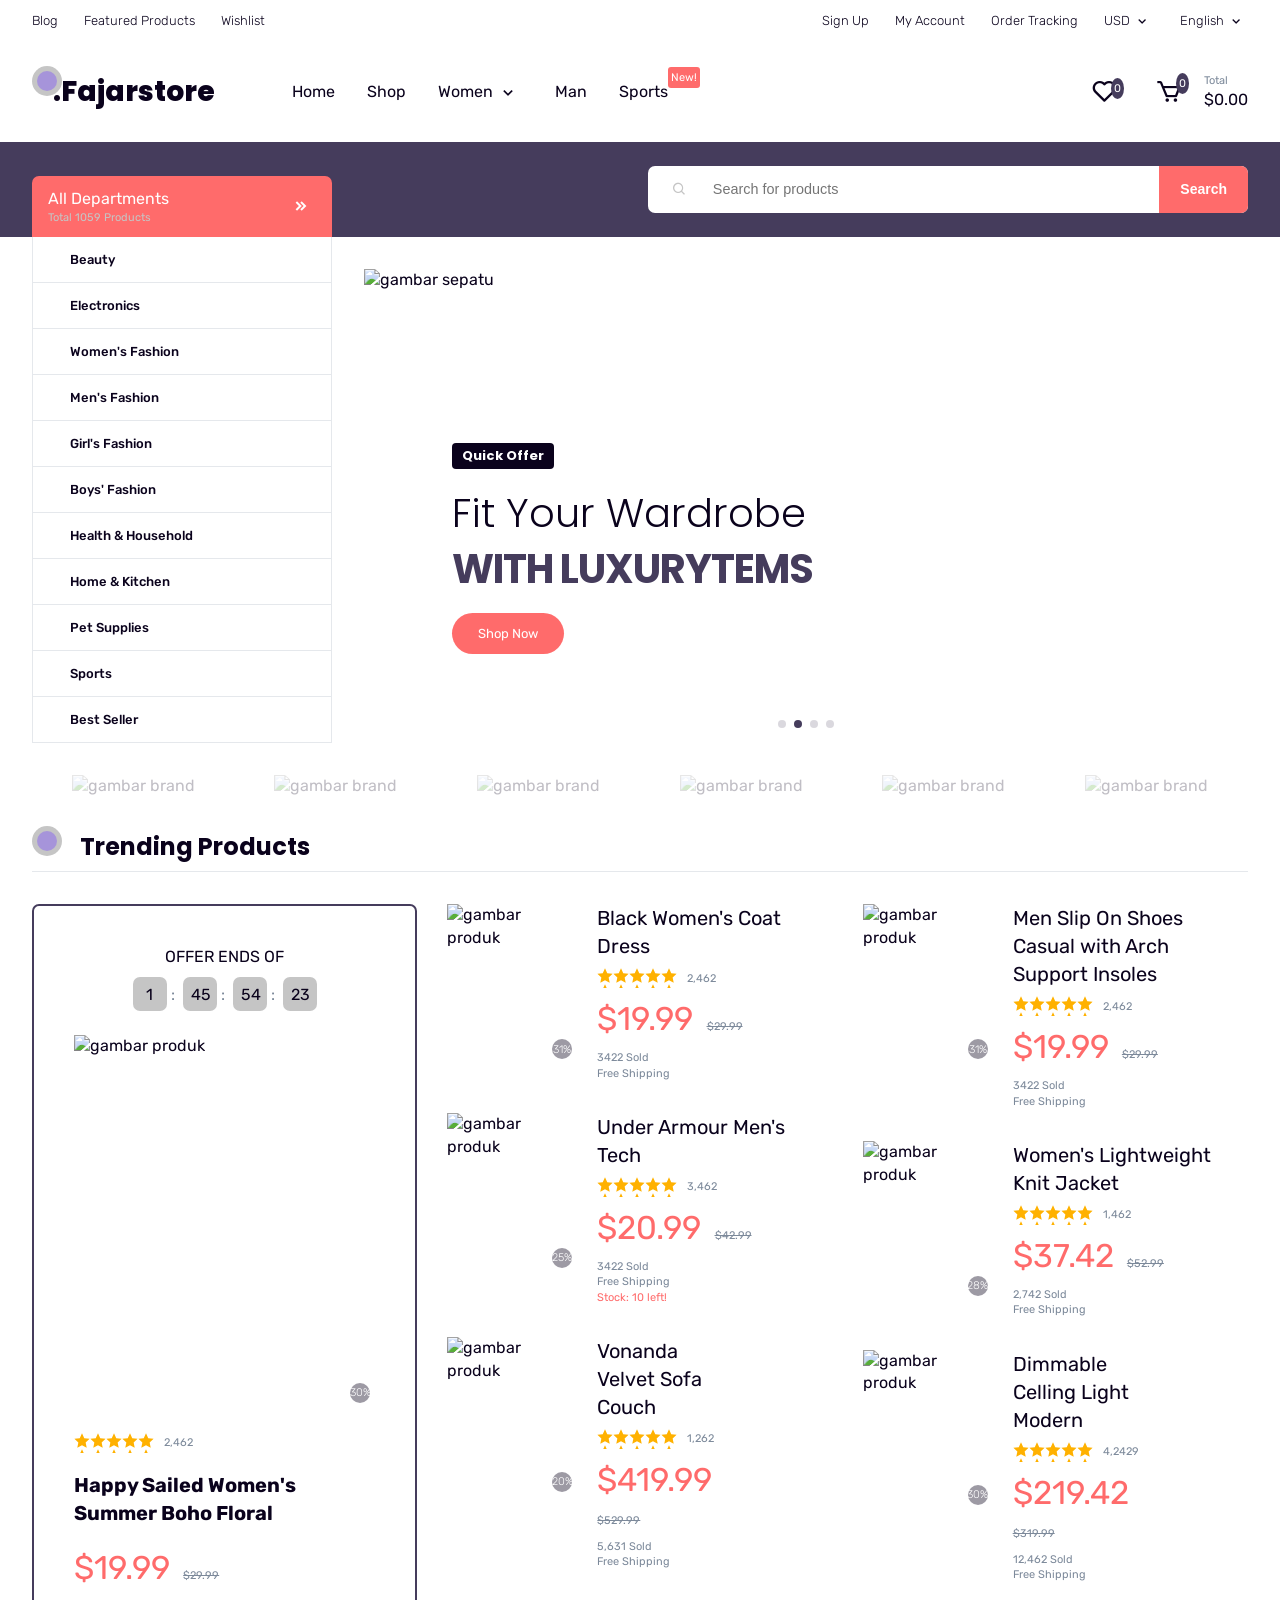
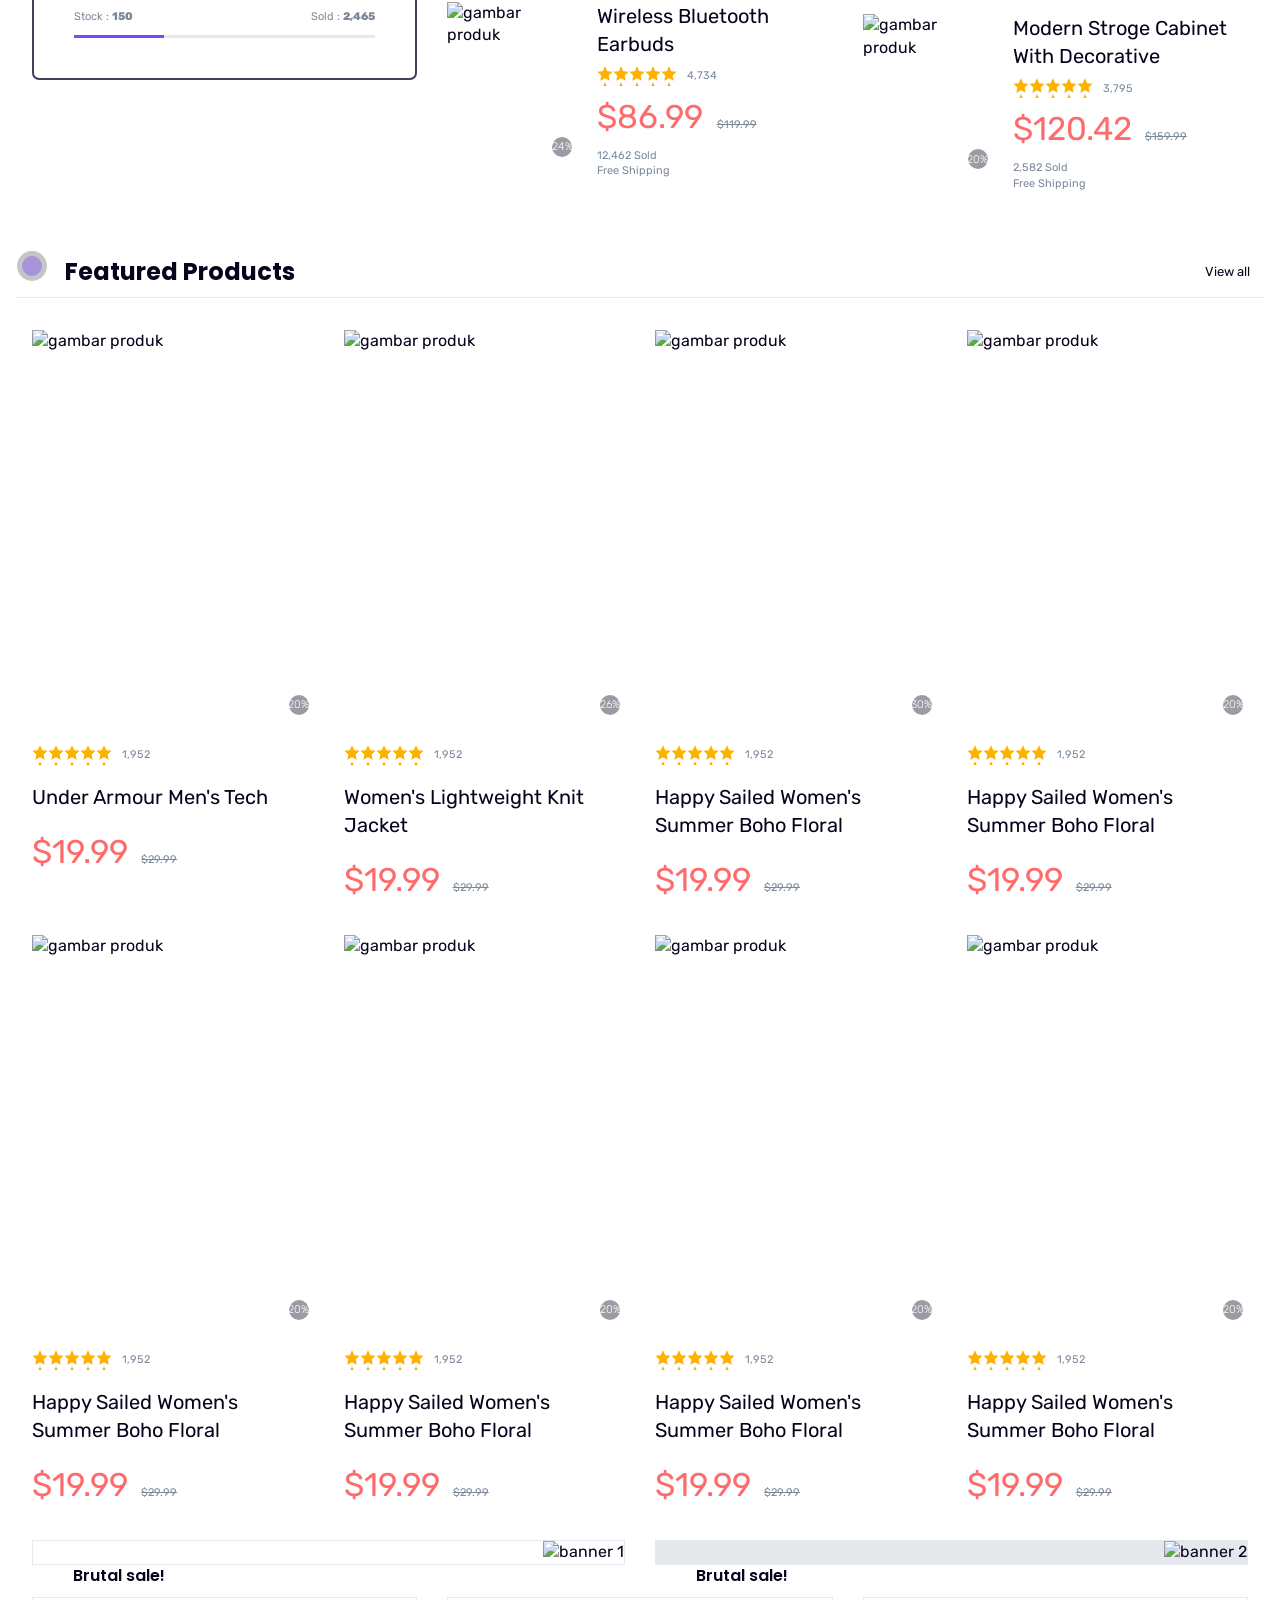
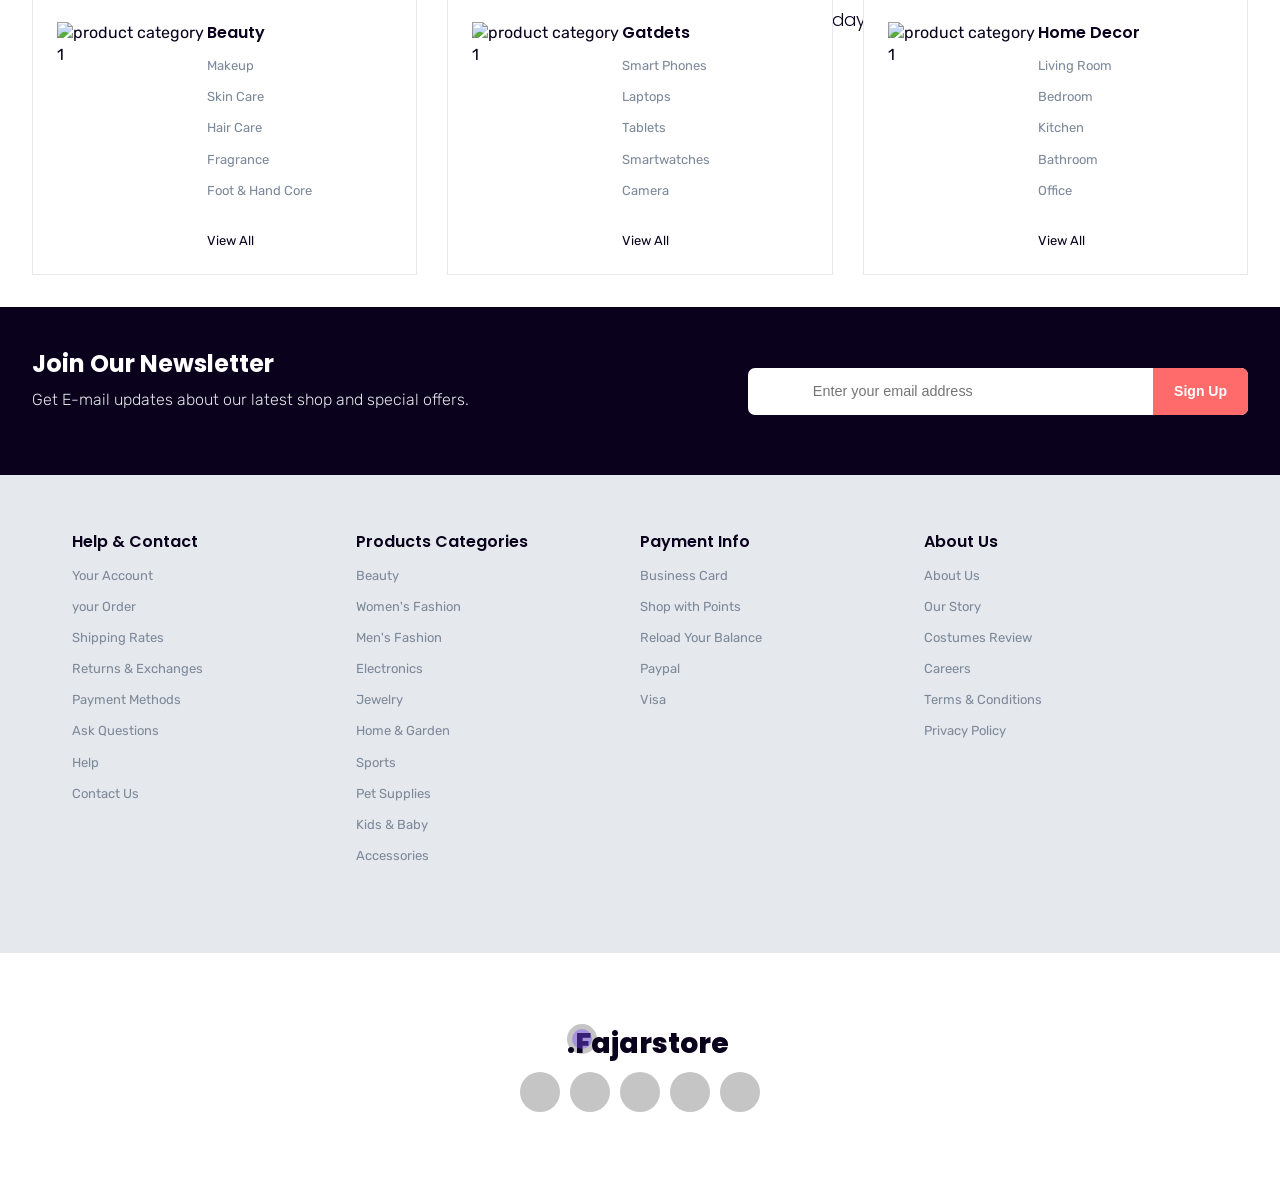
==== index.html @ e398e0a6 "repository for hosting website" ====
<!DOCTYPE html>
<html lang="en">
    <head>
        <meta charset="UTF-8" />
        <meta name="viewport" content="width=device-width, initial-scale=1.0" />
        <title>E-commerce Website</title>
        <!-- Boxicons -->
        <link href='https://unpkg.com/boxicons@2.1.4/css/boxicons.min.css' rel='stylesheet'>
        <!-- Remixicon -->
        <link href="https://cdn.jsdelivr.net/npm/remixicon@3.5.0/fonts/remixicon.css" rel="stylesheet">
        <!-- Swiper -->
        <link rel="stylesheet" href="https://cdn.jsdelivr.net/npm/swiper@11/swiper-bundle.min.css" />
        <!-- Style -->
        <link rel="stylesheet" href="css/style.css" />
    </head>
    <body>
        <div id="page" class="site">

            <aside class="site-off desktop-hide">
                <div class="off-canvas">
                    <div class="canvas-head flexitem">
                        <div class="logo">
                            <a href="#"><span class="circle"></span>.Fajarstore</a>
                        </div>
                        <a href="#" class="t-close flexcenter"><i class="ri-close-line"></i></a>
                    </div>
                    <div class="departments"></div>
                    <nav></nav>
                    <div class="thetop-nav"></div>
                </div>
            </aside>

            <!-- Header -->
            <header>
                <!-- header-top -->
                <div class="header-top mobile-hide">
                    <div class="container">
                        <div class="wrapper flexitem">
                            <div class="left">
                                <ul class="flexitem main-links">
                                    <li><a href="#">Blog</a></li>
                                    <li><a href="#">Featured Products</a></li>
                                    <li><a href="#">Wishlist</a></li>
                                </ul>
                            </div>
                            <div class="right">
                                <ul class="flexitem  main-links">
                                    <li>
                                        <a href="#">Sign Up</a>
                                    </li>
                                    <li>
                                        <a href="#">My Account</a>
                                    </li>
                                    <li>
                                        <a href="#">Order Tracking</a>
                                    </li>
                                    <li>
                                        <a href="#">USD<span class="icon-small">
                                            <i class="bx bx-chevron-down"></i></span
                                        ></a>
                                        <ul>
                                            <li  class="current"><a href="#">USD</a></li>
                                            <li><a href="#">IDR</a></li>
                                            <li><a href="#">EURO</a></li>
                                            <li><a href="#">YEN</a></li>
                                        </ul>
                                    </li>
                                    <li>
                                        <a href="#">English<span class="icon-small"><i class="bx bx-chevron-down"></i></a>
                                        <ul>
                                            <li class="current"><a href="#">English</a></li>
                                            <li><a href="#">Japan</a></li>
                                            <li><a href="#">Spanish</a></li>
                                            <li><a href="#">Mandarin</a></li>
                                            <li><a href="#">Indonesia</a></li>
                                        </ul>
                                    </li>
                                </ul>
                            </div>
                        </div>
                    </div>
                </div>
                <!-- header-nav -->
                <div class="header-nav">
                    <div class="container">
                        <div class="wrapper flexitem">
                            <a href="#" class="trigger desktop-hide">
                                <i class='bx bx-menu-alt-left'></i>
                            </a>
                            <div class="left flexitem">
                                <div class="logo">
                                    <a href="#"><span class="circle"></span>.Fajarstore</a>
                                </div>
                                <nav class="mobile-hide">
                                    <ul class="flexitem second-links">
                                        <li><a href="#">Home</a></li>
                                        <li><a href="#">Shop</a></li>
                                        <li class="has-child">
                                            <a href="#">Women
                                            <div class="icon-small"><i class="bx bx-chevron-down"></i></div>
                                        </a>
                                        <div class="mega">
                                            <div class="container">
                                                <div class="wrapper">
                                                    <div class="flexcol">
                                                        <div class="row">
                                                            <h4>Women's Clothing</h4>
                                                                <ul>
                                                                    <li><a href="#">Dresses</a></li>
                                                                    <li><a href="#">Tops & Tees</a></li>
                                                                    <li><a href="#">Pants & Capris</a></li>
                                                                    <li><a href="#">Jackets & Coats</a></li>
                                                                    <li><a href="#">Sweaters</a></li>
                                                                    <li><a href="#">Costumes</a></li>
                                                                    <li><a href="#">Hoodies & Sweatshirts</a></li>
                                                                    <li><a href="#">Pajamas & Robes</a></li>
                                                                    <li><a href="#">Shorts</a></li>
                                                                    <li><a href="#">Swimwer</a></li>
                                                                </ul>
                                                        </div>
                                                    </div>
                                                    <div class="flexcol">
                                                        <div class="row">
                                                            <h4>Jewelry</h4>
                                                            <ul>
                                                                <li><a href="#">Accessories</a></li>
                                                                <li><a href="#">Bags & Purses</a></li>
                                                                <li><a href="#">Necklaces</a></li>
                                                                <li><a href="#">Rings</a></li>
                                                                <li><a href="#">Earrings</a></li>
                                                                <li><a href="#">Bracelets</a></li>
                                                                <li><a href="#">Body Jewelry</a></li>
                                                            </ul>
                                                        </div>
                                                    </div>
                                                    <div class="flexcol">
                                                        <div class="row">
                                                            <h4>Beauty</h4>
                                                            <ul>
                                                                <li><a href="#">Bath Accessories</a></li>
                                                                <li><a href="#">Makeup & Cosmetics</a></li>
                                                                <li><a href="#">Skin Care</a></li>
                                                                <li><a href="#">Hair Care</a></li>
                                                                <li><a href="#">Essential Oils</a></li>
                                                                <li><a href="#">Fragrances</a></li>
                                                                <li><a href="#">Soaps & Bath Bombs</a></li>
                                                                <li><a href="#">Face Masks & Coverings</a></li>
                                                                <li><a href="#">Spa Kits & Gifts</a></li>
                                                            </ul>
                                                        </div>
                                                    </div>
                                                    <div class="flexcol">
                                                        <div class="row">
                                                            <h4>Top Brands</h4>
                                                            <ul class="women-brands">
                                                                <li><a href="#">Nike</a></li>
                                                                <li><a href="#">Louis Vuitton</a></li>
                                                                <li><a href="#">Hermes</a></li>
                                                                <li><a href="#">Gucci</a></li>
                                                                <li><a href="#">Zalando</a></li>
                                                                <li><a href="#">Tiffany & Co.</a></li>
                                                                <li><a href="#">Zara</a></li>
                                                                <li><a href="#">H&M</a></li>
                                                                <li><a href="#">Cartier</a></li>
                                                                <li><a href="#">Channel</a></li>
                                                                <li><a href="#">Hurley</a></li>
                                                            </ul>
                                                            <a href="#" class="view-all">View all brands <i class='bx bx-right-arrow-alt'></i></a>
                                                        </div>
                                                    </div>
                                                    <div class="flexcol products">
                                                        <div class="row">
                                                            <div class="media">
                                                                <div class="thumbnail object-cover">
                                                                    <a href="#">
                                                                        <img src="images/assets/products/apparel4.jpg" alt="gambar media">
                                                                    </a>
                                                                </div>
                                                            </div>
                                                            <div class="text-content">
                                                                <h4>Most wanted!</h4>
                                                                <a href="#" class="primary-button">Order Now</a>
                                                            </div>
                                                        </div>
                                                    </div>
                                                </div>
                                            </div>
                                        </div>
                                        </li>
                                        <li><a href="#">Man</a></li>
                                        <li>
                                            <a href="#">Sports
                                                <span class="fly-item">New!</span>
                                            </a>
                                            
                                        </li>
                                    </ul>
                                </nav>
                            </div>
                            <div class="right">
                                <ul class="flexitem second-links">
                                    <li class="mobile-hide">
                                    <a href="#">
                                        <div class="icon-large"><i class='bx bx-heart'></i>
                                        <div class="fly-item"><span class="item-number">0</span></div>
                                    </div>
                                    </a>
                                </li>
                                <li>
                                    <a href="#" class="iscart">
                                        <div class="icon-large">
                                            <i class='bx bx-cart' ></i>
                                            <div class="fly-item"><span class="item-number">0</span></div>
                                        </div>
                                        <div class="icon-text">
                                            <div class="mini-text">Total</div>
                                            <div class="cart-totxal">$0.00</div>
                                        </div>

                                        </a>
                                    </li>
                                </ul>
                            </div>
                        </div>
                    </div>
                </div>
                <!-- header-mobile -->
                 <div class="header-main mobile-hide">
                    <div class="container">
                        <div class="wrapper flexitem">
                            <div class="left">
                                <div class="dpt-cat">
                                    <div class="dpt-head">
                                        <div class="main-text">All Departments</div>
                                        <div class="mini-text mobile-hide">Total 1059 Products</div>
                                        <a href="#" class="dpt-trigger mobile-hide">
                                            <i class='bx bxs-chevrons-right'></i>
                                        </a>
                                    </div>
                                    <div class="dpt-menu">
                                        <ul class="second-links">
                                            <li class="has-child beauty">
                                                <a href="">
                                                    <div class="icon-large"><i class="ri-bear-smile-line"></i></div>
                                                    Beauty
                                                    <div class="icon-small"><i class="ri-arrow-right-s-line"></i></div>
                                                </a>
                                            <ul>
                                                <li><a href="#">Makeup</a></li>
                                                <li><a href="#">Skin Care</a></li>
                                                <li><a href="#">Hair Care</a></li>
                                                <li><a href="#">Fragrance</a></li>
                                                <li><a href="#">Foot & Hand Care</a></li>
                                                <li><a href="#">Tools & Accessories</a></li>
                                                <li><a href="#">Bath & Body</a></li>
                                                <li><a href="#">Natural Beauty</a></li>
                                            </ul>
                                            </li>
                                            <li class="has-child electronics">
                                                <a href="">
                                                    <div class="icon-large"><i class="ri-bluetooth-connect-line"></i></div>
                                                    Electronics
                                                    <div class="icon-small"><i class="ri-arrow-right-s-line"></i></div>
                                                </a>
                                            <ul>
                                                <li><a href="#">Smartphones</a></li>
                                                <li><a href="#">Laptops & Computers</a></li>
                                                <li><a href="#">Audio & Headphones</a></li>
                                                <li><a href="#">Cameras & Photography</a></li>
                                                <li><a href="#">Gaming & Consoles</a></li>
                                                <li><a href="#">TV & Home Theater</a></li>
                                                <li><a href="#">Wearable Technology</a></li>
                                                <li><a href="#">Computer Accessories</a></li>
                                                <li><a href="#">Smart Home Devices</a></li>
                                            </ul>
                                            </li>
                                            <li class="has-child women-fashion">
                                                <a href="">
                                                    <div class="icon-large"><i class="ri-t-shirt-line"></i></div>
                                                    Women's Fashion
                                                    <div class="icon-small"><i class="ri-arrow-right-s-line"></i></div>
                                                </a>
                                            <ul>
                                                <li><a href="#">Clothing</a></li>
                                                <li><a href="#">Shoes</a></li>
                                                <li><a href="#">Jewelry</a></li>
                                                <li><a href="#">Watches</a></li>
                                                <li><a href="#">Handbags</a></li>
                                                <li><a href="#">Accessories</a></li>
                                                <li><a href="#">Lingerie & Sleepwear</a></li>
                                                <li><a href="#">Traditional Wear</a></li>
                                            </ul>
                                            </li>
                                            <li>
                                                <a href="#">
                                                    <div class="icon-large"><i class="ri-shirt-line"></i></div>
                                                    Men's Fashion
                                                </a>
                                            </li>
                                            <li>
                                                <a href="#">
                                                    <div class="icon-large"><i class="ri-user-5-line"></i></div>
                                                    Girl's Fashion
                                                </a>
                                            </li>
                                            <li>
                                                <a href="#">
                                                    <div class="icon-large"><i class="ri-user-6-line"></i></div>
                                                    Boys' Fashion
                                                </a>
                                            </li>
                                            <li>
                                                <a href="#">
                                                    <div class="icon-large"><i class="ri-heart-pulse-line"></i></div>
                                                    Health & Household
                                                </a>
                                            </li>
                                            <li class="has-child homekit">
                                                <a href="#">
                                                    <div class="icon-large"><i class="ri-home-8-line"></i></div>
                                                    Home & Kitchen
                                                    <div class="icon-small"><i class="ri-arrow-right-s-line"></i></div>
                                                </a>
                                                <div class="mega">
                                                    <div class="flexcol">
                                                        <div class="row">
                                                            <h4><a href="#">Kitchen & Dining</a></h4>
                                                            <ul>
                                                                <li><a href="#">Kitchen</a></li>
                                                                <li><a href="#">Dining Room</a></li>
                                                                <li><a href="#">Pantry</a></li>
                                                                <li><a href="#">Great Room</a></li>
                                                                <li><a href="#">Breakfast Nook</a></li>
                                                            </ul>
                                                        </div>
                                                        <div class="row">
                                                            <h4><a href="#">Living Room</a></h4>
                                                            <ul>
                                                                <li><a href="#">Living Room</a></li>
                                                                <li><a href="#">Family Room</a></li>
                                                                <li><a href="#">Home Theater</a></li>
                                                                <li><a href="#">Home Office</a></li>
                                                                <li><a href="#">Home Gym</a></li>
                                                            </ul>
                                                        </div>
                                                    </div>
                                                    <div class="flexcol">
                                                        <div class="row">
                                                            <h4><a href="#">Kitchen & Dining</a></h4>
                                                            <ul>
                                                                <li><a href="#">Kitchen</a></li>
                                                                <li><a href="#">Dining Room</a></li>
                                                                <li><a href="#">Pantry</a></li>
                                                                <li><a href="#">Great Room</a></li>
                                                                <li><a href="#">Breakfast Nook</a></li>
                                                            </ul>
                                                        </div>
                                                        <div class="row">
                                                            <h4><a href="#">Living Room</a></h4>
                                                            <ul>
                                                                <li><a href="#">Living Room</a></li>
                                                                <li><a href="#">Family Room</a></li>
                                                                <li><a href="#">Home Theater</a></li>
                                                                <li><a href="#">Home Office</a></li>
                                                                <li><a href="#">Home Gym</a></li>
                                                            </ul>
                                                        </div>
                                                    </div>
                                                    <div class="flexcol">
                                                        <div class="row">
                                                            <h4><a href="#">Bed & Bath</a></h4>
                                                            <ul>
                                                                <li><a href="#">Bedroom</a></li>
                                                                <li><a href="#">Bathroom</a></li>
                                                                <li><a href="#">Master Suite</a></li>
                                                                <li><a href="#">Guest Room</a></li>
                                                                <li><a href="#">Powder Room</a></li>
                                                            </ul>
                                                        </div>
                                                        <div class="row">
                                                            <h4><a href="#">Utility</a></h4>
                                                            <ul>
                                                                <li><a href="#">Garage</a></li>
                                                                <li><a href="#">Laudry</a></li>
                                                                <li><a href="#">Mudroom</a></li>
                                                            </ul>
                                                        </div>
                                                    </div>
                                                    <div class="flexcol">
                                                        <div class="row">
                                                            <h4><a href="#">Outdour</a></h4>
                                                            <ul>
                                                                <li><a href="#">Patio</a></li>
                                                                <li><a href="#">Deck</a></li>
                                                                <li><a href="#">Pool</a></li>
                                                                <li><a href="#">Garden</a></li>
                                                                <li><a href="#">Backyard</a></li>
                                                                <li><a href="#">Front Yard</a></li>
                                                                <li><a href="#">Porch</a></li>
                                                                <li><a href="#">Outdoor Kitchen</a></li>
                                                                <li><a href="#">Garage</a></li>
                                                                <li><a href="#">Shed</a></li>
                                                                <li><a href="#">Landscape</a></li>
                                                            </ul>
                                                        </div>
                                                    </div>
                                                </div>
                                            </li>
                                            <li>
                                                <a href="">
                                                    <div class="icon-large"><i class="ri-android-line"></i></div>
                                                    Pet Supplies
                                                </a>
                                            </li>
                                            <li>
                                                <a href="">
                                                    <div class="icon-large"><i class="ri-basketball-line"></i></div>
                                                    Sports
                                                </a>
                                            </li>
                                            <li>
                                                <a href="">
                                                    <div class="icon-large"><i class="ri-shield-star-line"></i></div>
                                                    Best Seller
                                                </a>
                                            </li>
                                        </ul>
                                    </div>
                                </div>
                            </div>
                            <div class="right">
                                <div class="search-box">
                                    <form action="#" class="search">
                                        <span class="icon-large"><i class='bx bx-search'></i></span>
                                        <input type="search" placeholder="Search for products">
                                        <button type="submit">Search</button>
                                    </form>
                                </div>
                            </div>
                        </div>
                    </div>
                 </div>
            </header>
            <!-- End Header -->

            <!-- Main -->
            <main>
                <!-- Slider -->
                <div class="slider">
                    <div class="container">
                        <div class="wrapper">
                            <div class="swiper mySwiper">
                                <div class="swiper-wrapper">
                                    <div class="swiper-slide">
                                        <div class="item">
                                            <div class="image object-cover">
                                                <img src="images/assets/slider/slider0.jpg" alt="gambar sepatu">
                                            </div>
                                            <div class="text-content flexcol">
                                                <h4>Shoes Fashion</h4>
                                                <h2><span>Come and Get it!</span><br><span>Brand New Shoes</span></h2>
                                                <a href="#" class="primary-button">Shop Now</a>
                                            </div>
                                        </div>
                                    </div>
                                    <div class="swiper-slide">
                                        <div class="item">
                                            <div class="image object-cover">
                                                <img src="images/assets/slider/slider1.jpg" alt="gambar sepatu">
                                            </div>
                                            <div class="text-content flexcol">
                                                <h4>Quick Offer</h4>
                                                <h2><span>Fit Your Wardrobe</span><br><span>with luxurytems</span></h2>
                                                <a href="#" class="primary-button">Shop Now</a>
                                            </div>
                                        </div>
                                    </div>
                                    <div class="swiper-slide">
                                        <div class="item">
                                            <div class="image object-cover">
                                                <img src="images/assets/slider/slider2.jpg" alt="gambar sepatu">
                                            </div>
                                            <div class="text-content flexcol">
                                                <h4>Quick Offer</h4>
                                                <h2><span>Wooden Minimal Sofa</span><br><span>Extra 20% Off</span></h2>
                                                <a href="#" class="primary-button">Shop Now</a>
                                            </div>
                                        </div>
                                    </div>
                                    <div class="swiper-slide">
                                        <div class="item">
                                            <div class="image object-cover">
                                                <img src="images/assets/slider/slider3.jpg" alt="gambar sepatu">
                                            </div>
                                            <div class="text-content flexcol">
                                                <h4>Best Deals</h4>
                                                <h2><span>Home Workout</span><br><span>Accessories</span></h2>
                                                <a href="#" class="primary-button">Shop Now</a>
                                            </div>
                                        </div>
                                    </div>
                                </div>
                                <div class="swiper-pagination"></div>
                            </div>
                        </div>
                    </div>
                </div>
                <!-- End Slider -->

                <!-- Brands -->
                 <div class="brands">
                    <div class="container">
                        <div class="wrapper flexitem">
                            <div class="item">
                                <a href="#">
                                    <img src="images/assets/brands/zara.png" alt="gambar brand">
                                </a>
                            </div>
                            <div class="item">
                                <a href="#">
                                    <img src="images/assets/brands/samsung.png" alt="gambar brand">
                                </a>
                            </div>
                            <div class="item">
                                <a href="#">
                                    <img src="images/assets/brands/hurley.png" alt="gambar brand">
                                </a>
                            </div>
                            <div class="item">
                                <a href="#">
                                    <img src="images/assets/brands/oppo.png" alt="gambar brand">
                                </a>
                            </div>
                            <div class="item">
                                <a href="#">
                                    <img src="images/assets/brands/dng.png" alt="gambar brand">
                                </a>
                            </div>
                            <div class="item">
                                <a href="#">
                                    <img src="images/assets/brands/asus.png" alt="gambar brand">
                                </a>
                            </div>
                        </div>
                    </div>
                 </div>
                 <!-- End Brands -->

                 <!-- Trending -->
                <div class="trending">
                    <div class="container">
                        <div class="wrapper">
                            <div class="sectop flexitem">
                                <h2><span class="circle"></span><span>Trending Products</span></h2>
                            </div>
                            <div class="column">
                                <div class="flexwrap">
                                    <div class="row products big">

                                        <!-- Product 1 big -->
                                        <div class="item">
                                            <div class="offer">
                                                <p>Offer ends of</p>
                                                <ul class="flexcenter">
                                                    <li>1</li>
                                                    <li>45</li>
                                                    <li>54</li>
                                                    <li>23</li>
                                                </ul>
                                            </div>
                                            <div class="media">
                                                <div class="image">
                                                    <a href="#">
                                                        <img src="images/assets/products/apparel4.jpg" alt="gambar produk">
                                                    </a>
                                                </div>
                                                <div class="hoverable">
                                                    <ul>
                                                        <li class="active">
                                                            <a href="#">
                                                                <i class="ri-heart-line"></i>
                                                            </a>
                                                        </li>
                                                        <li>
                                                            <a href="#">
                                                                <i class="ri-eye-line"></i>
                                                            </a>
                                                        </li>
                                                        <li>
                                                            <a href="#">
                                                                <i class="ri-shopping-cart-line"></i>
                                                            </a>
                                                        </li>
                                                    </ul>
                                                </div>
                                                <div class="discount circle flexcenter"><span>30%</span></div>
                                            </div>
                                            <div class="content">
                                                <div class="rating">
                                                    <div class="start"></div>
                                                    <span class="mini-text">2,462</span>
                                                </div>
                                                <h3 class="main-links"><a href="#">Happy Sailed Women's Summer Boho Floral</a></h3>
                                                <div class="price">
                                                    <span class="current">$19.99</span>
                                                    <span class="normal mini-text">$29.99</span>
                                                </div>
                                                <div class="stock mini-text">
                                                    <div class="qty">
                                                        <span>Stock : <strong class="qty-available">150</strong></span>
                                                        <span>Sold : <strong class="qty-sold">2,465</strong></span>
                                                    </div>
                                                    <div class="bar">
                                                        <div class="available"></div>
                                                    </div>
                                                </div>
                                            </div>
                                        </div>
                                    </div>

                                    <!-- Product mini left -->
                                    <!-- Product mini 1 -->
                                    <div class="row products mini">
                                        <div class="item">
                                            <div class="media">
                                                <div class="thumbnail object-cover">
                                                    <a href="#">
                                                        <img src="images/assets/products/apparel3.jpg" alt="gambar produk">
                                                    </a>
                                                </div>
                                                <div class="hoverable">
                                                    <ul>
                                                        <li class="active">
                                                            <a href="#">
                                                                <i class="ri-heart-line"></i>
                                                            </a>
                                                        </li>
                                                        <li>
                                                            <a href="#">
                                                                <i class="ri-eye-line"></i>
                                                            </a>
                                                        </li>
                                                        <li>
                                                            <a href="#">
                                                                <i class="ri-shopping-cart-line"></i>
                                                            </a>
                                                        </li>
                                                    </ul>
                                                </div>
                                                <div class="discount circle flexcenter"><span>31%</span></div>
                                            </div>
                                            <div class="content">
                                                <h3 class="main-links"><a href="#">Black Women's Coat Dress</a></h3>
                                                <div class="rating">
                                                    <div class="start"></div>
                                                    <span class="mini-text">2,462</span>
                                                </div>
                                                <div class="price">
                                                    <span class="current">$19.99</span>
                                                    <span class="normal mini-text">$29.99</span>
                                                </div>
                                                <div class="mini-text">
                                                    <p>3422 Sold</p>
                                                    <p>Free Shipping</p>
                                                </div>
                                            </div>
                                        </div>
                                        
                                        <!-- Product mini 2 -->
                                            <div class="item">
                                                <div class="media">
                                                    <div class="thumbnail object-cover">
                                                        <a href="#">
                                                            <img src="images/assets/products/apparel1.jpg" alt="gambar produk">
                                                        </a>
                                                    </div>
                                                    <div class="hoverable">
                                                        <ul>
                                                            <li class="active">
                                                                <a href="#">
                                                                    <i class="ri-heart-line"></i>
                                                                </a>
                                                            </li>
                                                            <li>
                                                                <a href="#">
                                                                    <i class="ri-eye-line"></i>
                                                                </a>
                                                            </li>
                                                            <li>
                                                                <a href="#">
                                                                    <i class="ri-shopping-cart-line"></i>
                                                                </a>
                                                            </li>
                                                        </ul>
                                                    </div>
                                                    <div class="discount circle flexcenter"><span>25%</span></div>
                                                </div>
                                                <div class="content">
                                                    <h3 class="main-links"><a href="#">Under Armour Men's Tech</a></h3>
                                                    <div class="rating">
                                                        <div class="start"></div>
                                                        <span class="mini-text">3,462</span>
                                                    </div>
                                                    <div class="price">
                                                        <span class="current">$20.99</span>
                                                        <span class="normal mini-text">$42.99</span>
                                                    </div>
                                                    <div class="mini-text">
                                                        <p>3422 Sold</p>
                                                        <p>Free Shipping</p>
                                                    <p class="stock-danger">Stock: 10 left!</p>
                                                    </div>
                                                </div>
                                            </div>
                                            
                                        <!-- Product mini 3 -->
                                        <div class="item">
                                            <div class="media">
                                                <div class="thumbnail object-cover">
                                                    <a href="#">
                                                        <img src="images/assets/products/home1.jpg" alt="gambar produk">
                                                    </a>
                                                </div>
                                                <div class="hoverable">
                                                    <ul>
                                                        <li class="active">
                                                            <a href="#">
                                                                <i class="ri-heart-line"></i>
                                                            </a>
                                                        </li>
                                                        <li>
                                                            <a href="#">
                                                                <i class="ri-eye-line"></i>
                                                            </a>
                                                        </li>
                                                        <li>
                                                            <a href="#">
                                                                <i class="ri-shopping-cart-line"></i>
                                                            </a>
                                                        </li>
                                                    </ul>
                                                </div>
                                                <div class="discount circle flexcenter"><span>20%</span></div>
                                            </div>
                                            <div class="content">
                                                <h3 class="main-links"><a href="#">Vonanda Velvet Sofa Couch</a></h3>
                                                <div class="rating">
                                                    <div class="start"></div>
                                                    <span class="mini-text">1,262</span>
                                                </div>
                                                <div class="price">
                                                    <span class="current">$419.99</span>
                                                    <span class="normal mini-text">$529.99</span>
                                                </div>
                                                <div class="mini-text">
                                                    <p>5,631 Sold</p>
                                                    <p>Free Shipping</p>
                                                </div>
                                            </div>
                                        </div>

                                        <!-- Product mini 4 -->
                                        <div class="item">
                                            <div class="media">
                                                <div class="thumbnail object-cover">
                                                    <a href="#">
                                                        <img src="images/assets/products/electronic3.jpg" alt="gambar produk">
                                                    </a>
                                                </div>
                                                <div class="hoverable">
                                                    <ul>
                                                        <li class="active">
                                                            <a href="#">
                                                                <i class="ri-heart-line"></i>
                                                            </a>
                                                        </li>
                                                        <li>
                                                            <a href="#">
                                                                <i class="ri-eye-line"></i>
                                                            </a>
                                                        </li>
                                                        <li>
                                                            <a href="#">
                                                                <i class="ri-shopping-cart-line"></i>
                                                            </a>
                                                        </li>
                                                    </ul>
                                                </div>
                                                <div class="discount circle flexcenter"><span>24%</span></div>
                                            </div>
                                            <div class="content">
                                                <h3 class="main-links"><a href="#">Wireless Bluetooth Earbuds</a></h3>
                                                <div class="rating">
                                                    <div class="start"></div>
                                                    <span class="mini-text">4,734</span>
                                                </div>
                                                <div class="price">
                                                    <span class="current">$86.99</span>
                                                    <span class="normal mini-text">$119.99</span>
                                                </div>
                                                <div class="mini-text">
                                                    <p>12,462 Sold</p>
                                                    <p>Free Shipping</p>
                                                </div>
                                            </div>
                                        </div>
                                    </div>
                                    
                                    <!-- Product mini right -->
                                    <!-- Product mini 1 -->
                                    <div class="row products mini">
                                        <div class="item">
                                            <div class="media">
                                                <div class="thumbnail object-cover">
                                                    <a href="#">
                                                        <img src="images/assets/products/shoe1.jpg" alt="gambar produk">
                                                    </a>
                                                </div>
                                                <div class="hoverable">
                                                    <ul>
                                                        <li class="active">
                                                            <a href="#">
                                                                <i class="ri-heart-line"></i>
                                                            </a>
                                                        </li>
                                                        <li>
                                                            <a href="#">
                                                                <i class="ri-eye-line"></i>
                                                            </a>
                                                        </li>
                                                        <li>
                                                            <a href="#">
                                                                <i class="ri-shopping-cart-line"></i>
                                                            </a>
                                                        </li>
                                                    </ul>
                                                </div>
                                                <div class="discount circle flexcenter"><span>31%</span></div>
                                            </div>
                                            <div class="content">
                                                <h3 class="main-links"><a href="#">Men Slip On Shoes Casual with Arch Support Insoles</a></h3>
                                                <div class="rating">
                                                    <div class="start"></div>
                                                    <span class="mini-text">2,462</span>
                                                </div>
                                                <div class="price">
                                                    <span class="current">$19.99</span>
                                                    <span class="normal mini-text">$29.99</span>
                                                </div>
                                                <div class="mini-text">
                                                    <p>3422 Sold</p>
                                                    <p>Free Shipping</p>
                                                </div>
                                            </div>
                                        </div>

                                        <!-- Product mini 2 -->
                                        <div class="item">
                                            <div class="media">
                                                <div class="thumbnail object-cover">
                                                    <a href="#">
                                                        <img src="images/assets/products/apparel2.jpg" alt="gambar produk">
                                                    </a>
                                                </div>
                                                <div class="hoverable">
                                                    <ul>
                                                        <li class="active">
                                                            <a href="#">
                                                                <i class="ri-heart-line"></i>
                                                            </a>
                                                        </li>
                                                        <li>
                                                            <a href="#">
                                                                <i class="ri-eye-line"></i>
                                                            </a>
                                                        </li>
                                                        <li>
                                                            <a href="#">
                                                                <i class="ri-shopping-cart-line"></i>
                                                            </a>
                                                        </li>
                                                    </ul>
                                                </div>
                                                <div class="discount circle flexcenter"><span>28%</span></div>
                                            </div>
                                            <div class="content">
                                                <h3 class="main-links"><a href="#">Women's Lightweight Knit Jacket</a></h3>
                                                <div class="rating">
                                                    <div class="start"></div>
                                                    <span class="mini-text">1,462</span>
                                                </div>
                                                <div class="price">
                                                    <span class="current">$37.42</span>
                                                    <span class="normal mini-text">$52.99</span>
                                                </div>
                                                <div class="mini-text">
                                                    <p>2,742 Sold</p>
                                                    <p>Free Shipping</p>
                                                </div>
                                                
                                            </div>
                                        </div>

                                        <!-- Product mini 3 -->
                                        <div class="item">
                                            <div class="media">
                                                <div class="thumbnail object-cover">
                                                    <a href="#">
                                                        <img src="images/assets/products/home2.jpg" alt="gambar produk">
                                                    </a>
                                                </div>
                                                <div class="hoverable">
                                                    <ul>
                                                        <li class="active">
                                                            <a href="#">
                                                                <i class="ri-heart-line"></i>
                                                            </a>
                                                        </li>
                                                        <li>
                                                            <a href="#">
                                                                <i class="ri-eye-line"></i>
                                                            </a>
                                                        </li>
                                                        <li>
                                                            <a href="#">
                                                                <i class="ri-shopping-cart-line"></i>
                                                            </a>
                                                        </li>
                                                    </ul>
                                                </div>
                                                <div class="discount circle flexcenter"><span>30%</span></div>
                                            </div>
                                            <div class="content">
                                                <h3 class="main-links"><a href="#">Dimmable Celling Light Modern</a></h3>
                                                <div class="rating">
                                                    <div class="start"></div>
                                                    <span class="mini-text">4,2429</span>
                                                </div>
                                                <div class="price">
                                                    <span class="current">$219.42</span>
                                                    <span class="normal mini-text">$319.99</span>
                                                </div>
                                                <div class="mini-text">
                                                    <p>12,462 Sold</p>
                                                    <p>Free Shipping</p>
                                                </div> 
                                            </div>
                                        </div>

                                        <!-- Product mini 4 -->
                                        <div class="item">
                                            <div class="media">
                                                <div class="thumbnail object-cover">
                                                    <a href="#">
                                                        <img src="images/assets/products/home3.jpg" alt="gambar produk">
                                                    </a>
                                                </div>
                                                <div class="hoverable">
                                                    <ul>
                                                        <li class="active">
                                                            <a href="#">
                                                                <i class="ri-heart-line"></i>
                                                            </a>
                                                        </li>
                                                        <li>
                                                            <a href="#">
                                                                <i class="ri-eye-line"></i>
                                                            </a>
                                                        </li>
                                                        <li>
                                                            <a href="#">
                                                                <i class="ri-shopping-cart-line"></i>
                                                            </a>
                                                        </li>
                                                    </ul>
                                                </div>
                                                <div class="discount circle flexcenter"><span>20%</span></div>
                                            </div>
                                            <div class="content">
                                                <h3 class="main-links"><a href="#">Modern Stroge Cabinet With Decorative</a></h3>
                                                <div class="rating">
                                                    <div class="start"></div>
                                                    <span class="mini-text">3,795</span>
                                                </div>
                                                <div class="price">
                                                    <span class="current">$120.42</span>
                                                    <span class="normal mini-text">$159.99</span>
                                                </div>
                                                <div class="mini-text">
                                                    <p>2,582 Sold</p>
                                                    <p>Free Shipping</p>
                                                </div>           
                                            </div>
                                        </div>
                                    </div>
                                </div>
                            </div>
                        </div>
                    </div>
                </div>
                <!-- End Trending -->

                <!-- Featured -->
                 <div class="featured">
                    <div class="container">
                        <div class="wrapper">
                            <div class="column">
                                <div class="sectop flexitem">
                                    <h2><span class="circle"></span><span>Featured Products</span></h2>
                                    <div class="second-links">
                                        <a href="#" class="view-all">View all<span class="i ri-arrow-right-line"></span></a>
                                    </div>
                                </div>
                                <div class="products main flexwrap">
                                    <!-- Featured item 1 -->
                                    <div class="item">
                                        <div class="media">
                                            <div class="thumbnail object-cover">
                                                <a href="#">
                                                    <img src="images/assets/products/apparel1.jpg" alt="gambar produk">
                                                </a>
                                            </div>
                                            <div class="hoverable">
                                                <ul>
                                                    <li class="active">
                                                        <a href="#"><i class="ri-heart-line"></i></a>
                                                    </li>
                                                    <li>
                                                        <a href="#"><i class="ri-eye-line"></i></a>
                                                    </li>
                                                    <li>
                                                        <a href="#"><i class="ri-shopping-cart-line"></i></a>
                                                    </li>
                                                </ul>
                                            </div>
                                            <div class="discount circle flexcenter"><span>20%</span></div>
                                        </div>
                                        <div class="content">
                                            <div class="rating">
                                                <div class="start"></div>
                                                <span class="mini-text">1,952</span>
                                            </div>
                                            <h3><a href="#">Under Armour Men's Tech</a></h3>
                                            <div class="price">
                                                <span class="current">$19.99</span>
                                                <span class="normal mini-text">$29.99</span>
                                            </div>
                                        </div>
                                    </div>
                                    <!-- Featured item 2 -->
                                    <div class="item">
                                        <div class="media">
                                            <div class="thumbnail object-cover">
                                                <a href="#">
                                                    <img src="images/assets/products/apparel2.jpg" alt="gambar produk">
                                                </a>
                                            </div>
                                            <div class="hoverable">
                                                <ul>
                                                    <li class="active">
                                                        <a href="#"><i class="ri-heart-line"></i></a>
                                                    </li>
                                                    <li>
                                                        <a href="#"><i class="ri-eye-line"></i></a>
                                                    </li>
                                                    <li>
                                                        <a href="#"><i class="ri-shopping-cart-line"></i></a>
                                                    </li>
                                                </ul>
                                            </div>
                                            <div class="discount circle flexcenter"><span>26%</span></div>
                                        </div>
                                        <div class="content">
                                            <div class="rating">
                                                <div class="start"></div>
                                                <span class="mini-text">1,952</span>
                                            </div>
                                            <h3><a href="#">Women's Lightweight Knit Jacket</a></h3>
                                            <div class="price">
                                                <span class="current">$19.99</span>
                                                <span class="normal mini-text">$29.99</span>
                                            </div>
                                            <div class="footer">
                                                <ul class="mini-text">
                                                    <li>Polyester, Cotton</li>
                                                    <li>Pull on closure</li>
                                                    <li>Fashion Personality</li>
                                                </ul>
                                            </div>
                                        </div>
                                    </div>
                                    <!-- Featured item 3 -->
                                    <div class="item">
                                        <div class="media">
                                            <div class="thumbnail object-cover">
                                                <a href="#">
                                                    <img src="images/assets/products/apparel3.jpg" alt="gambar produk">
                                                </a>
                                            </div>
                                            <div class="hoverable">
                                                <ul>
                                                    <li class="active">
                                                        <a href="#"><i class="ri-heart-line"></i></a>
                                                    </li>
                                                    <li>
                                                        <a href="#"><i class="ri-eye-line"></i></a>
                                                    </li>
                                                    <li>
                                                        <a href="#"><i class="ri-shopping-cart-line"></i></a>
                                                    </li>
                                                </ul>
                                            </div>
                                            <div class="discount circle flexcenter"><span>30%</span></div>
                                        </div>
                                        <div class="content">
                                            <div class="rating">
                                                <div class="start"></div>
                                                <span class="mini-text">1,952</span>
                                            </div>
                                            <h3><a href="#">Happy Sailed Women's Summer Boho Floral</a></h3>
                                            <div class="price">
                                                <span class="current">$19.99</span>
                                                <span class="normal mini-text">$29.99</span>
                                            </div>
                                            <div class="footer">
                                                <ul class="mini-text">
                                                    <li>65% Polyester, 35% Cotton</li>
                                                    <li>Impermeable</li>
                                                    <li>Machine Wash</li>
                                                </ul>
                                            </div>
                                        </div>
                                    </div>
                                    <!-- Featured item 4 -->
                                    <div class="item">
                                        <div class="media">
                                            <div class="thumbnail object-cover">
                                                <a href="#">
                                                    <img src="images/assets/products/apparel4.jpg" alt="gambar produk">
                                                </a>
                                            </div>
                                            <div class="hoverable">
                                                <ul>
                                                    <li class="active">
                                                        <a href="#"><i class="ri-heart-line"></i></a>
                                                    </li>
                                                    <li>
                                                        <a href="#"><i class="ri-eye-line"></i></a>
                                                    </li>
                                                    <li>
                                                        <a href="#"><i class="ri-shopping-cart-line"></i></a>
                                                    </li>
                                                </ul>
                                            </div>
                                            <div class="discount circle flexcenter"><span>20%</span></div>
                                        </div>
                                        <div class="content">
                                            <div class="rating">
                                                <div class="start"></div>
                                                <span class="mini-text">1,952</span>
                                            </div>
                                            <h3><a href="#">Happy Sailed Women's Summer Boho Floral</a></h3>
                                            <div class="price">
                                                <span class="current">$19.99</span>
                                                <span class="normal mini-text">$29.99</span>
                                            </div>
                                            <div class="footer">
                                                <ul class="mini-text">
                                                    <li>95% Rayon, 5% Spandex</li>
                                                    <li>Flowy and Breathable</li>
                                                    <li>Perfect for Summer</li>
                                                </ul>
                                            </div>
                                        </div>
                                    </div>
                                    <!-- Featured item 5 -->
                                    <div class="item">
                                        <div class="media">
                                            <div class="thumbnail object-cover">
                                                <a href="#">
                                                    <img src="images/assets/products/shoe2.jpg" alt="gambar produk">
                                                </a>
                                            </div>
                                            <div class="hoverable">
                                                <ul>
                                                    <li class="active">
                                                        <a href="#"><i class="ri-heart-line"></i></a>
                                                    </li>
                                                    <li>
                                                        <a href="#"><i class="ri-eye-line"></i></a>
                                                    </li>
                                                    <li>
                                                        <a href="#"><i class="ri-shopping-cart-line"></i></a>
                                                    </li>
                                                </ul>
                                            </div>
                                            <div class="discount circle flexcenter"><span>20%</span></div>
                                        </div>
                                        <div class="content">
                                            <div class="rating">
                                                <div class="start"></div>
                                                <span class="mini-text">1,952</span>
                                            </div>
                                            <h3><a href="#">Happy Sailed Women's Summer Boho Floral</a></h3>
                                            <div class="price">
                                                <span class="current">$19.99</span>
                                                <span class="normal mini-text">$29.99</span>
                                            </div>
                                            <div class="footer">
                                                <ul class="mini-text">
                                                    <li>Casual Comfort Design</li>
                                                    <li>Breathable Mesh Upper</li>
                                                    <li>Lightweight Construction</li>
                                                </ul>
                                            </div>
                                        </div>
                                    </div>
                                    <!-- Featured item 6 -->
                                    <div class="item">
                                        <div class="media">
                                            <div class="thumbnail object-cover">
                                                <a href="#">
                                                    <img src="images/assets/products/shoe1.jpg" alt="gambar produk">
                                                </a>
                                            </div>
                                            <div class="hoverable">
                                                <ul>
                                                    <li class="active">
                                                        <a href="#"><i class="ri-heart-line"></i></a>
                                                    </li>
                                                    <li>
                                                        <a href="#"><i class="ri-eye-line"></i></a>
                                                    </li>
                                                    <li>
                                                        <a href="#"><i class="ri-shopping-cart-line"></i></a>
                                                    </li>
                                                </ul>
                                            </div>
                                            <div class="discount circle flexcenter"><span>20%</span></div>
                                        </div>
                                        <div class="content">
                                            <div class="rating">
                                                <div class="start"></div>
                                                <span class="mini-text">1,952</span>
                                            </div>
                                            <h3><a href="#">Happy Sailed Women's Summer Boho Floral</a></h3>
                                            <div class="price">
                                                <span class="current">$19.99</span>
                                                <span class="normal mini-text">$29.99</span>
                                            </div>
                                        </div>
                                    </div>
                                    
                                    <!-- Featured item 7 -->
                                    <div class="item">
                                        <div class="media">
                                            <div class="thumbnail object-cover">
                                                <a href="#">
                                                    <img src="images/assets/products/shoe3.jpg" alt="gambar produk">
                                                </a>
                                            </div>
                                            <div class="hoverable">
                                                <ul>
                                                    <li class="active">
                                                        <a href="#"><i class="ri-heart-line"></i></a>
                                                    </li>
                                                    <li>
                                                        <a href="#"><i class="ri-eye-line"></i></a>
                                                    </li>
                                                    <li>
                                                        <a href="#"><i class="ri-shopping-cart-line"></i></a>
                                                    </li>
                                                </ul>
                                            </div>
                                            <div class="discount circle flexcenter"><span>20%</span></div>
                                        </div>
                                        <div class="content">
                                            <div class="rating">
                                                <div class="start"></div>
                                                <span class="mini-text">1,952</span>
                                            </div>
                                            <h3><a href="#">Happy Sailed Women's Summer Boho Floral</a></h3>
                                            <div class="price">
                                                <span class="current">$19.99</span>
                                                <span class="normal mini-text">$29.99</span>
                                            </div>
                                            <div class="footer">
                                                <ul class="mini-text">
                                                    <li>Casual Comfort Design</li>
                                                    <li>Breathable Mesh Upper</li>
                                                    <li>Lightweight Construction</li>
                                                </ul>
                                            </div>
                                        </div>
                                    </div>
                                    <!-- Featured item 8 -->
                                    <div class="item">
                                        <div class="media">
                                            <div class="thumbnail object-cover">
                                                <a href="#">
                                                    <img src="images/assets/products/shoe4.jpg" alt="gambar produk">
                                                </a>
                                            </div>
                                            <div class="hoverable">
                                                <ul>
                                                    <li class="active">
                                                        <a href="#"><i class="ri-heart-line"></i></a>
                                                    </li>
                                                    <li>
                                                        <a href="#"><i class="ri-eye-line"></i></a>
                                                    </li>
                                                    <li>
                                                        <a href="#"><i class="ri-shopping-cart-line"></i></a>
                                                    </li>
                                                </ul>
                                            </div>
                                            <div class="discount circle flexcenter"><span>20%</span></div>
                                        </div>
                                        <div class="content">
                                            <div class="rating">
                                                <div class="start"></div>
                                                <span class="mini-text">1,952</span>
                                            </div>
                                            <h3><a href="#">Happy Sailed Women's Summer Boho Floral</a></h3>
                                            <div class="price">
                                                <span class="current">$19.99</span>
                                                <span class="normal mini-text">$29.99</span>
                                            </div>
                                            <div class="footer">
                                                <ul class="mini-text">
                                                    <li>Casual Comfort Design</li>
                                                    <li>Breathable Mesh Upper</li>
                                                    <li>Lightweight Construction</li>
                                                </ul>
                                            </div>
                                        </div>
                                    </div>
                                </div>
                            </div>
                        </div>
                    </div>
                </div>
                <!-- End Featured -->

                <!-- Banners -->
                <div class="banners">
                    <div class="container">
                        <div class="wrapper">
                            <div class="column">
                                <!-- banner -->
                                <div class="banner flexwrap">
                                    <div class="row">
                                        <div class="item">
                                            <div class="image">
                                                <img src="/images/assets/banner/banner1.jpg" alt="banner 1">
                                            </div>
                                            <div class="text-content flexcol">
                                                <h4>Brutal sale!</h4>
                                                <h3><span>Get the deal in here!</span><br>Living Room Chair</h3>
                                                <a href="#" class="primary-button">Shop Now</a>
                                            </div>
                                            <a href="#" class="over-link"></a>
                                        </div>
                                    </div>
                                    <div class="row">
                                        <div class="item get-gray">
                                            <div class="image">
                                                <img src="/images/assets/banner/banner2.jpg" alt="banner 2">
                                            </div>
                                            <div class="text-content flexcol">
                                                <h4>Brutal sale!</h4>
                                                <h3><span>Discount every day!</span><br>Office Outfit</h3>
                                                <a href="#" class="primary-button">Shop Now</a>
                                            </div>
                                            <a href="#" class="over-link"></a>
                                        </div>
                                    </div>
                                </div>

                                <!-- product-categories -->
                                 <div class="product-categories flexwrap">
                                    <!-- product-categories item 1 -->
                                    <div class="row">
                                        <div class="item">
                                            <div class="image">
                                                <img src="/images/assets/banner/procat1.jpg" alt="product category 1">
                                            </div>
                                            <div class="content mini-links">
                                                <h4>Beauty</h4>
                                                <ul class="flexcol">
                                                    <li><a href="#">Makeup</a></li>
                                                    <li><a href="#">Skin Care</a></li>
                                                    <li><a href="#">Hair Care</a></li>
                                                    <li><a href="#">Fragrance</a></li>
                                                    <li><a href="#">Foot & Hand Core</a></li>
                                                </ul>
                                                <div class="second-links">
                                                    <a href="" class="view-all">View All<i class="ri-arrow-right-line"></i></a>
                                                </div>
                                            </div>
                                        </div>
                                    </div>
                                    <!-- product-categories item 2 -->
                                    <div class="row">
                                        <div class="item">
                                            <div class="image">
                                                <img src="/images/assets/banner/procat2.jpg" alt="product category 1">
                                            </div>
                                            <div class="content mini-links">
                                                <h4>Gatdets</h4>
                                                <ul class="flexcol">
                                                    <li><a href="#">Smart Phones</a></li>
                                                    <li><a href="#">Laptops</a></li>
                                                    <li><a href="#">Tablets</a></li>
                                                    <li><a href="#">Smartwatches</a></li>
                                                    <li><a href="#">Camera</a></li>
                                                </ul>
                                                </ul>
                                                <div class="second-links">
                                                    <a href="" class="view-all">View All<i class="ri-arrow-right-line"></i></a>
                                                </div>
                                            </div>
                                        </div>
                                    </div>
                                    <!-- product-categories item 3 -->
                                    <div class="row">
                                        <div class="item">
                                            <div class="image">
                                                <img src="/images/assets/banner/procat3.jpg" alt="product category 1">
                                            </div>
                                            <div class="content mini-links">
                                                <h4>Home Decor</h4>
                                                <ul class="flexcol">
                                                    <li><a href="#">Living Room</a></li>
                                                    <li><a href="#">Bedroom</a></li>
                                                    <li><a href="#">Kitchen</a></li>
                                                    <li><a href="#">Bathroom</a></li>
                                                    <li><a href="#">Office</a></li>
                                                </ul>
                                                </ul>
                                                <div class="second-links">
                                                    <a href="" class="view-all">View All<i class="ri-arrow-right-line"></i></a>
                                                </div>
                                            </div>
                                        </div>
                                    </div>
                                 </div>
                            </div>
                        </div>
                    </div>
                </div>

                <!-- End Banners -->
            </main>
            <!-- End Main -->

            <!-- footer -->
            <footer>
                <!-- Newsletter -->
                <div class="newsletter">
                    <div class="container">
                        <div class="wrapper">
                            <div class="box">
                                <div class="content">
                                    <h3>Join Our Newsletter</h3>
                                    <p>Get E-mail updates about our latest shop and <span>special offers.</span></p>
                                </div>
                                <form action="" class="search">
                                    <span class="icon-large"><i class="ri-mail-line"></i></span>
                                    <input type="email" placeholder="Enter your email address" required>
                                    <button type="submit">Sign Up</button>
                                </form>
                            </div>
                        </div>
                    </div>
                </div>

                <!-- Widget -->
                <div class="widgets">
                    <div class="container">
                        <div class="wrapper">
                            <div class="flexwrap">
                                <div class="row">
                                    <div class="item mini-links">
                                        <h4>Help & Contact</h4>
                                        <ul class="flexcol">
                                            <li><a href="#">Your Account</a></li>
                                            <li><a href="#">your Order</a></li>
                                            <li><a href="#">Shipping Rates</a></li>
                                            <li><a href="#">Returns & Exchanges</a></li>
                                            <li><a href="#">Payment Methods</a></li>
                                            <li><a href="#">Ask Questions</a></li>
                                            <li><a href="#">Help</a></li>
                                            <li><a href="#">Contact Us</a></li>
                                        </ul>
                                    </div>
                                </div>
                                <div class="row">
                                    <div class="item mini-links">
                                        <h4>Products Categories</h4>
                                        <ul class="flexcol">
                                            <li><a href="#">Beauty</a></li>
                                            <li><a href="#">Women's Fashion</a></li>
                                            <li><a href="#">Men's Fashion</a></li>
                                            <li><a href="#">Electronics</a></li>
                                            <li><a href="#">Jewelry</a></li>
                                            <li><a href="#">Home & Garden</a></li>
                                            <li><a href="#">Sports</a></li>
                                            <li><a href="#">Pet Supplies</a></li>
                                            <li><a href="#">Kids & Baby</a></li>
                                            <li><a href="#">Accessories</a></li>
                                        </ul>
                                    </div>
                                </div>
                                <div class="row">
                                    <div class="item mini-links">
                                        <h4>Payment Info</h4>
                                        <ul class="flexcol">
                                            <li><a href="#">Business Card</a></li>
                                            <li><a href="#">Shop with Points</a></li>
                                            <li><a href="#">Reload Your Balance</a></li>
                                            <li><a href="#">Paypal</a></li>
                                            <li><a href="#">Visa</a></li>
                                        </ul>
                                    </div>
                                </div>
                                <div class="row">
                                    <div class="item mini-links">
                                        <h4>About Us</h4>
                                        <ul class="flexcol">
                                            <li><a href="#">About Us</a></li>
                                            <li><a href="#">Our Story</a></li>
                                            <li><a href="#">Costumes Review</a></li>
                                            <li><a href="#">Careers</a></li>
                                            <li><a href="#">Terms & Conditions</a></li>
                                            <li><a href="#">Privacy Policy</a></li>
                                        </ul>
                                    </div>
                                </div>
                            </div>
                        </div>
                    </div>
                </div>

                <!-- Footer info -->
                <div class="footer-info">
                    <div class="container">
                        <div class="wrapper">
                            <div class="flexcol">
                                <div class="logo">
                                    <a href="#"><span class="circle">.Fajarstore</span></a>
                                </div>
                                <div class="socials">
                                    <ul class="flexitem">
                                        <li><a href="#"><i class="ri-facebook-line"></i></a></li>
                                        <li><a href="#"><i class="ri-instagram-line"></i></a></li>
                                        <li><a href="#"><i class="ri-twitter-line"></i></a></li>
                                        <li><a href="#"><i class="ri-youtube-line"></i></a></li>
                                        <li><a href="#"><i class="ri-linkedin-line"></i></a></li>
                                    </ul>
                                </div>
                            </div>
                        </div>
                    </div>
                </div>
            </footer>
            <!-- End footer -->

            <!-- MENU BOTTON -->
            <div class="menu-bottom desktop-hide">
                <div class="container">
                    <div class="wrapper">
                        <nav>
                            <ul class="flexitem">
                                <li>
                                    <a href="#">
                                        <i class="ri-bar-chart-line"></i>
                                        <span>Trending</span>
                                    </a>
                                </li>
                                <li>
                                    <a href="#">
                                        <i class="ri-user-6-line"></i>
                                        <span>Account</span>
                                    </a>
                                </li>
                                <li>
                                    <a href="#">
                                        <i class="ri-heart-line"></i>
                                        <span>Wishlist</span>
                                    </a>
                                </li>
                                <li>
                                    <a href="#" class="t-search">
                                        <i class="ri-search-line"></i>
                                        <span>Search</span>
                                    </a>
                                </li>
                                <li>
                                    <a href="#" >
                                        <i class="ri-shopping-cart-line"></i>
                                        <span>Cart</span>
                                        <div class="fly-item">
                                            <div class="item-number">0 </div>
                                        </div>
                                    </a>
                                </li>
                            </ul>
                        </nav>
                    </div>
                </div>
            </div>

            <div class="search-bottom desktop-hide">
                <div class="container">
                    <div class="wrapper">
                        <form action="" class="search">
                            <a href="#" class="t-close search-close flexcenter"><i class="ri-close-line"></i></a>
                            <span class="icon-large"><i class="ri-mail-line"></i></span>
                            <input type="search" placeholder="Enter your email address" required>
                            <button type="submit">Search</button>
                        </form>
                    </div>
                </div>
            </div>
        </div>

        <script src="https://cdn.jsdelivr.net/npm/swiper@11/swiper-bundle.min.js"></script>
        <script src="js/script.js"></script>
    </body>
</html>
---- css/style.css ----
@import url("https://fonts.googleapis.com/css2?family=Poppins:ital,wght@0,100;0,200;0,300;0,400;0,500;0,600;0,700;0,800;0,900;1,100;1,200;1,300;1,400;1,500;1,600;1,700;1,800;1,900&family=Rubik:ital,wght@0,300..900;1,300..900&display=swap");

:root {
    --primary-color: #ff6b6b;
    --secondary-color: #794afa;
    --secondary-dark-color: #453c5c;

    --white-color: #fff;
    --light-bg-color: #c5c5c5;
    --light-text-color: #7c899a;
    --border-color: #e5e8ec;
    --dark-color: #0a021c;

    /* font size */
    --font-small: 13px;
    --font-extra-small: 11px;

    /* percent */
    --percent100: 100%;
    --percent50: 50%;

    /* size */
    --fw3: 300;
    --fw5: 500;
    --fw6: 600;
    --fw7: 700;
    --fw8: 800;

    /* transition */
    --trans-background-color: background-color 0.3s, color 0.3s;
    --trans-background: background-color 0.3s;
    --trans-color: color 0.3s;

}

* {
    margin: 0;
    padding: 0;
    box-sizing: border-box;
}

body {
    font-family: "Rubik", sans-serif;
    font-size: 1rem;
    font-weight: 400;
    line-height: 1.4;
    color: var(--dark-color);
    background-color: var(--white-color);
}

a {
    text-decoration: none;
    color: inherit;
}

ul {
    list-style: none;
}

img {
    max-width: var(--percent100);
    vertical-align: middle;
}

strong {
    font-weight: var(--fw8);
}

table {
    border-collapse: collapse;
    border-spacing: 0;
}

input::placeholder {
    font: inherit;
}

h1,
h2,
h3,
h4 {
    font-family: "Poppins";
}

h1 {
    font-size: calc(1.3em + 1vw);
    font-size: 5rem;
    font-weight: var(--fw8);
    line-height: 1;
}

h2 {
    font-size: 2.5em;
}

h3 {
    font-size: 1.5em;
    font-weight: var(--fw7);
}

h4 {
    font-size: 1em;
    font-weight: var(--fw6);
}

/* REUSABLE SELECTOR */
.container {
    max-width: 1280px;
    margin: 0 auto;
    padding: 0 0.938em;
}

.column {
    margin-left: -0.938em;
    margin-right: -0.938em;
}

.column .row {
    padding: 0 0.938em;
}

.flexwrap {
    display: flex;
    flex-wrap: wrap;
}

.flexcenter {
    display: flex;
    justify-content: center;
    align-items: center;
}

.flexitem {
    display: flex;
    align-items: center;
}

.flexcol {
    display: flex;
    flex-direction: column;
    gap: 1em;
}

.main-links a:hover {
    color: var(--secondary-color);
}

.second-links a:hover {
    color: var(--light-bg-color);
}

.icon-small,
.icon-large {
    display: flex;
    align-items: center;
    padding: 0 .25em;
    font-weight: normal;
}

.icon-small {
    font-size: 1.25em;
    margin-left: auto;
}

.icon-large {
    font-size: 1.75em;
    padding: 0 .75em 0 0;
}

.mobile-hide {
    display: none;
}

.object-cover img {
    position: absolute;
    object-fit: cover;
    width: var(--percent100);
    height: var(--percent100);
    display: block;
}

.products .media {
    position: relative;
    flex-shrink: 0;
    overflow: hidden;
}

.primary-button,
.secondary-button,
.light-button {
    font-size: var(--font-small);
    padding: .9em 2em;
    border-radius: 2em;
    height: auto;
    width: fit-content;
    transition: var(--trans-background-color);
}

.primary-button {
    background-color: var(--primary-color);
    color: var(--white-color);
}

.primary-button:hover {
    background-color: var(--dark-color);
}

.secondary-button {
    background-color: var(--dark-color);
    color: var(--white-color);
}

.secondary-button:hover {
    background-color: var(--light-bg-color);
    color: var(--secondary-color);
}

.light-button {
    background-color: var(--light-bg-color);
}

.light-button:hover {
    background-color: var(--secondary-dark-color);
    color: var(--white-color);
}

.view-all {
    font-size: var(--font-small);
    display: flex;
    align-items: center;
    gap: 1em;
    transition: var(--trans-color);
}

.mini-text {
    font-size: var(--font-extra-small);
    color: var(--light-text-color);
}




/* HEADER */
:where(header, .off-canvas ) li>a {
    display: flex;
    position: relative;
    line-height: inherit;
    transition: var(--trans-color);
}

.header-top .wrapper {
    font-size: var(--font-small);
    font-weight: var(--fw3);
    justify-content: space-between;
    line-height: 42px;
}

.header-top li {
    position: relative;
}

.header-top .wrapper ul {
    gap: 2em;
}

header .header-top .right ul ul {
    position: absolute;
    left: -1em;
    line-height: 2em;
    border: 1px solid var(--border-color);
    background-color: var(--white-color);
    z-index: 1;
    display: none;
}

:where(header, .thetop-nav) .right ul ul li a {
    padding: .25em 1em;
}

:where(header, .thetop-nav) .right ul ul li.current a {
    background-color: var(--border-color);
}

header .header-top li:hover ul {
    display: block;
}

/* header-nav */
.header-nav {
    padding: .5em 0;
    margin-bottom: .5em;
    border-bottom: 1px solid var(--border-color);
}

.trigger {
    font-size: 1.5em;
    display: flex;
    padding: .25em;
    margin-right: .5em;
}

.logo a {
    font-family: 'Poppins', sans-serif;
    font-size: 1.75em;
    position: relative;
    font-weight: var(--fw8);
    display: flex;
    padding: .75em;
    margin-right: 2em;
}

.circle {
    position: absolute;
    top: 15px;
    left: 0px;
    width: 30px;
    height: 30px;
    border-radius: var(--percent50);
    background-color: var(--light-bg-color);
    z-index: -1;
}

.circle::before{
    content: '';
    width: 20px;
    height: 20px;
    position: absolute;
    bottom: 5px;
    right: 5px;
    border-radius: var(--percent50);
    background-color: var(--secondary-color);
    opacity: .4;
}

.header-nav nav>ul {
    gap: 2em;
    line-height: 100px;
}

.fly-item {
    position: absolute;
    font-size: var(--font-extra-small);
    padding: 3px;
    color: var(--white-color);
    line-height: 15px;
}

nav .fly-item {
    top: 25%;
    right: -32px;
    border-radius: 3px;
    background-color: var(--primary-color);
}

.header-nav .right {
    position: relative;
    margin-left: auto;
}

.header-nav .right .icon-large {
    position: relative;
}

.header-nav .right .fly-item {
    top: 0;
    right: 15px;
    background-color: var(--secondary-dark-color);
    border-radius: var(--percent50);
}

.mega .flexcol {
    flex: 1;
    min-width: 180px;
    padding-right: 2.5em;
    margin-bottom: 1.5em;
    z-index: 1;
}


/* header-mobile */
.header-main {
    background-color: var(--secondary-dark-color);
    padding: 1.5em 0;
    margin-bottom: 2em;
}

.dpt-cat {
    position: relative;
    z-index: 10;
}

.dpt-cat .dpt-head {
    position : relative;
    width: 300px;
    padding: .75em 1em;
    border-radius: 7px 7px 0 0;
    background-color: var(--primary-color);
    color: var(--white-color);
    margin-bottom: -2.15em;
}

.dpt-cat .dpt-head .mini-text{
    color: var(--light-bg-color);
}

.dpt-cat .dpt-head .dpt-trigger {
    position: absolute;
    right: 0;
    top: 0;
    padding:1.3em;
    height: 60px;
    width: 60px;
}

.dpt-menu > ul >li > a{
    font-size: var(--font-small);
    height: 46px;
    align-items: center;
}

.dpt-menu .has-child:hover > ul{
    display: block;
}

.dpt-menu .has-child li a:hover{
    text-decoration: underline;
}

.header-main .right{
    flex: 1;
}

form{
    position: relative;
}

form.search input{
    line-height: 3.25em;
    padding: 0 7em 0 4.5em;
    border: 0;
    outline: 0;
    width:   var(--percent100);
    border-radius: 7px;
    font-weight: var(--fw3);
    font-size: .9em;
}

form.search :where(button, span){
    position: absolute;
    top: 0;
    padding: .55em 1.5em;
    font-size: 1em;
    color: var(--light-bg-color);
    height: var(--percent100);
}

form.search button{
    right: 0;
    border: 0;
    outline: 0;
    font-size: .875em;
    font-weight: var(--fw6);
    background-color: var(--primary-color);
    color: var(--white-color);
    border-radius: 0 7px 7px 0;
    cursor: pointer;
    transition: var(--trans-background-color);
}

form.search button:hover{
    background-color: var(--dark-color);
}

/* RESPONSIVE MENU -  OFF-CANVAS  */
.site-off{
    position: fixed;
    width: 320px;
    height: var(--percent100);
    background-color: var(--white-color);
    overflow-y: auto;
    z-index: 1000   ;

    transform: translateX(-100%);
    /* overflow: hidden; */
    transition: transform .4s visibility .4s;
    will-change: transform, visibility;
}

.showmenu .site-off{
    transform: translateX(0);
    visibility: visible;
    transition: transform .4s 0s, visibility .0s 0s;
}

.off-canvas{
    width: var(--percent100);
    height: var(--percent100);
    touch-action: auto;
    padding: 1.5em;
}

.off-canvas .canvas-head{
    padding: 1.5em;
    color: var(--white-color);
    justify-content: space-between;
    margin: -1.5em -1.5em 1.5em;
    background-color: var(--secondary-dark-color);
    border-bottom-right-radius: 160px 25px;
}

.off-canvas .canvas-head .logo{
    z-index: 10;
    position: relative;
}

.off-canvas .canvas-head .logo .circle{
 opacity: .75;
}

.t-close{
    font-size: 1.25em;
    width: 32px;
    padding: .5em;
    height: 32px;
    border-radius: var(--percent50);
    background-color: var(--secondary-dark-color);
    color: var(--white-color);
    transition: var(--trans-background-color);
    margin-left: -0.625em;
}

.t-close:hover{
    background-color: var(--white-color);
    color: var(--secondary-dark-color);
    opacity: .75;
}

.off-canvas .dpt-head{
    font-size: var(--font-small);
    padding: 1em;
    margin-bottom: 1em;
    text-align: center;
    background-color: var(--light-bg-color);
    border-radius: 7px 7px 0 0;
}

.off-canvas .has-child > :where(ul, .mega){
    font-size: var(--font-small);
    font-weight: var(--fw3);
    line-height: 28px;
    padding-left: 3em;

    height: auto;
    max-height: 0;
    overflow: hidden;
    transition: max-height .3s cubic-bezier(0.215, 0.610, 0.355, 1);
}

.off-canvas .expand > :where(ul, .mega){
    max-height: 2000px;
}

.off-canvas .thetop-nav ul , .off-canvas nav > ul{
    flex-direction: column;
    align-items: flex-start;
    font-size: var(--font-small);
    line-height: 36px;
    padding-top: 1.25em;
    margin: 1.25em 0;
    border-top: 1px solid var(--border-color);
}

.off-canvas nav .mega {
    padding: 0;
}

.off-canvas nav .mega .products{
    display: none;
}

.off-canvas .has-child .icon-small{
 padding: .5em;
 line-height: initial;
}

.off-canvas .has-child .icon-small i{
        transform: rotate(90deg);
}

.off-canvas .has-child {
    width: var(--percent100);
}

.off-canvas .thetop-nav .right > ul > :where(:nth-child(4), li:nth-child(5)) > a{
    display: none;
}

.off-canvas .thetop-nav .right ul ul {
    display: flex;
    flex-direction: row;
    gap: .5em;
}

.off-canvas .thetop-nav .right ul ul li a{
    padding: .5em;
    border: 1px solid var(--border-color);
    line-height: 16px;
}

/* SLIDER */
.slider .item{
    position: relative;
    height: 474px;
}

.slider .item::before{
    content: '';
    position: absolute;
    top: 30%;
    left: 45px;
    width: 450px;
    height: 300px;
    background-color: var(--white-color);
    filter: blur(50px);
    z-index: 1;
    opacity: .5;
}

.slider .item .text-content{
    position: relative;
    height: var(--percent100);
    justify-content: flex-end;
    z-index: 1;
    padding: 0 0 10% 10%;
}

.slider .item .text-content h4{
    font-size: var(--font-small);
    font-weight: var(--fw7);
    width: fit-content;
    padding: 4px 10px;
    background-color: var(--dark-color);
    color: var(--white-color);
    border-radius: 4px;
}

.slider .item .text-content :where(h2, h4) span:first-child{
    font-weight: var(--fw3);
    color: var(--dark-color);
}

.slider .item .text-content :where(h2, h4) span:last-child{
    text-transform: uppercase;
    color: var(--secondary-dark-color);
    letter-spacing: -1px;
}

.swiper-pagination .swiper-pagination-bullet{
    background-color: var(--secondary-dark-color);
}

/* BRANDS */
.brands .wrapper{
    justify-content: space-around;
    flex-wrap: wrap;
    padding: 2em 0;
}

.brands .item img{
    opacity: .25;
    transition: opacity .3s;
}

.brands .item a:hover img{
    opacity: 1;
}

/* PRODUCTS */
.sectop {
    justify-content: space-between;
    padding-bottom: .5em;
    margin-bottom: 2em;
    border-bottom: 1px solid var(--border-color);
}

.sectop h2 {
    position: relative;
    font-size: 1.5em;
    font-weight: var(--fw7);
}

.sectop h2 span:not(.circle){
    padding: 0 0 0 2em;
}

.sectop h2 .circle {
    top: -4px;
}

/* GLOBAL PRODUCTS */
.products .offer{
    text-align: center;
    margin-bottom: 1.5em;
}

.products .offer p {
    text-transform: uppercase;
    margin-bottom: .5em;
}

.products .offer ul {
    gap: 1em;
}
.products .offer ul li {
    position: relative;
    width: 34px;
    height: 34px;
    padding: .5em;
    line-height: initial;
    background-color: var(--light-bg-color);
    color: var(--secondary-dark-color-color);
    border-radius: 7px;
}

.products .offer ul li:not(:last-child)::before{
    content: ':';
    position: absolute;
    right: -.5em;
    color: var(--light-text-color);
}

/* PRODUCTS BIG */
.products.big .item{
    flex-direction: column;
        padding: 2.5em;
        border: 2px solid var(--secondary-dark-color);
        border-radius: 7px;
        max-width: 460px;
        margin: 0 auto;
}

/* PRODUCTS*/
.products :where(.image, .thumbnail){
    width: var(--percent100);
    transition: transform .3s;
}

/* .products :where(.image, .thumbnail):hover {
    transform: scale(1.1);
} */

.products .hoverable{
    position: absolute;
    top: 0;
    right: 0;
}

.products .hoverable li a{
    display: flex;
    justify-content: center;
    align-items: center;
    width: 34px;
    height: 34px;
    background-color: var(--white-color);
    border-radius: var(--percent50);
    padding: .25em;
    margin: .25em;
    line-height: 1;
    opacity: .5;
    transition: var(--trans-background-color), opacity .3s;
}

.products .item:hover .hoverable li a{
    opacity: 1;
}

.products .hoverable li a:hover {
    color: var(--white-color);
    background-color: var(--secondary-dark-color);
    transition: background-color 0.3s, color 0.3s;
}

.products .hoverable li.active a:hover{
    background-color:var(--primary-color);
}

.products .hoverable li:not(.active){
    transform: translateX(100%);
    opacity: 0;
    transition: transform .3s, opacity .3s;
}

.products .item:hover .hoverable li{
    transform: translateX(0);
    opacity: 1;
}

.products .hoverable li:last-child{
    transition-delay: .1s;
}

.products .discount{
    top: auto;
    right: 0;
    left: auto;
    bottom: 0;
    background-color: transparent;
    z-index: 1;
}

.products .discount::before{
    background-color: var(--dark-color);
}

.products .discount span{
    position: relative;
    font-size: var(--font-extra-small);
    font-weight: var(--fw3);
    color: var(--white-color);
}

.products .content{
    display: flex;
    flex-direction: column;
}

.products:where(.big, .main, .one) .content {
    gap: .9em;
    margin-top: 1.25em;
}

.products .rating{
    display: flex;
    align-items: center;
    gap: .5em;
}

.products .rating .start{
    width: 80px;
    height: 20px;
    background-image: url("data:image/svg+xml,%3Csvg xmlns='http://www.w3.org/2000/svg' viewBox='0 0 24 24' width='16' height='16' fill='rgba(255,177,0,1)'%3E%3Cpath d='M12.0006 18.26L4.94715 22.2082L6.52248 14.2799L0.587891 8.7918L8.61493 7.84006L12.0006 0.5L15.3862 7.84006L23.4132 8.7918L17.4787 14.2799L19.054 22.2082L12.0006 18.26Z'%3E%3C/path%3E%3C/svg%3E");
}

.products .item:where(:nth-child(3), :nth-child(3) .start){
    width: 64px;
}

.products h3 {
    font-family: "Rubik";
    font-size: 1em;
    overflow: hidden;
    text-overflow: ellipsis;
    display: -webkit-box;
    -webkit-box-orient: vertical;
    /* -webkit-line-clamp: 2; */
    /* height: 3em; */
}

.products h3 a:hover{
    text-decoration: underline;
}

.products .price .current{
    font-size: calc(1em + 1vw);
    color: var(--primary-color);
    margin-right: .25em;
}

.products .price .normal{
    color: var(--light-text-color);
    text-decoration: line-through;
}

.products .stock .qty {
    display: flex;
    justify-content: space-between;
}

.products .stock .bar {
    height: 3px;
    width: 100%;
    background-color: var(--border-color);
    margin-top: 1em;
    overflow: hidden;
}

.products .stock .available{
    height: 3px;
    width: 30%;
    background-color: var(--secondary-color);
}

.products .item {
    display: flex;
    position: relative;
}

.products .stock-danger{
    color: var(--primary-color);
}

.flexwrap .row {
    flex: 0 0 100%;
    width: 100%;
    margin-bottom: 2em;
}

/* PRODUCTS MINI */
.products.mini .item {
    margin-bottom: 2em;
}

.products.mini .item .media{
    height: 160px;
    width: 130px;
    margin-right: 1.25em;
}

.products.mini .content{
    margin: 0;
    gap: .4em;
}

.products:where(.mini, .main) h3 {
    font-weight: 400;
}

/* PRODUCTS MAIN */
.products.main .item{
    flex-direction: column;
    flex: 0 0  100%;
    padding: 0 .938em;
    padding-bottom: 2em;
}

.products.main .item .media{
    height: 390px;
}

.products.main .item .footer{
    position: absolute;
    left: 0;
    right: 0;
    padding: 0 1em 1em;
    border-radius: 7px;
    z-index: 1;
    background: linear-gradient(0deg, var(--light-bg-color) 0%, var(--white-color) 70%);
    opacity: 0;
    visibility: hidden;
    will-change: opacity;
    transition: all .3s ease-in-out;
}

.products.main .item:hover .footer{
    opacity: 1;
    visibility: visible;
}

.products.main .item .footer ul {
    list-style: disc;
    padding: 1.25em 0 0 1.25em;
    line-height: 1.5;
    border-top: 1px solid var(--secondary-color);
    margin-top: 155px;
}

.products.main .item:hover .content > *:not(.footer){
    z-index: 3;
}

/* BANNER */
.banners .item {
    position: relative;
    background-color: var(--white-color);
    border: 1px solid var(--border-color);
}

.banner .image {
    text-align: right;
}

.banner .get-gray {
    background-color: var(--border-color);
}

.banner .row {
    position: relative;
}

.banner :where(.text-content, .over-link) {
    position: absolute;
    top: 0;
    left: 0;
    width: var(--percent100);
    height: var(--percent100);
}

.banner .text-content {
    padding: 1.5em 2.5em;
}

.banner h3 {
    font-size: calc(1em + .5vw);
    font-weight: var(--fw3);
}

.banner h3 span{
    font-size: 80%;
}

.banner .primary-button:hover {
    z-index: 10;
}

/* PRODUCT CATEGORIES */
.banners .product-categories .item{
    display: flex;
    padding: 1.5em;
}

.banners .product-categories .image {
    max-width: 150px;
}

.mini-links ul {
    font-size: var(--font-small);
    color: var(--light-text-color);
    margin-top: 1em;
}

.banners .second-links  {
    margin-top: 2em;
}

.mini-links li a:hover{
    text-decoration: underline;
}

/* FOOTER */
.newsletter{
    padding: 2.5em 0;
    background-color: var(--dark-color);
    color: var(--white-color);
}

.newsletter h3 {
    font-size: 1.5em;
}

.newsletter p {
    font-weight: var(--fw3);
    color: var(--border-color);
    margin: .5em 0 1.5em;
}

.newsletter p strong{
    color: var(--primary-color);
}

.newsletter form {
    max-width: 500px;
    width: var(--percent100);
}

/* WIDGETS */
.widgets{
    padding: 3.5em 2.5em;
    background-color: var(--border-color);
}

/* FOOTER INFO */
.footer-info{
    padding: 3.5em 0 5em;
}

.footer-info .wrapper .flexcol{
    align-items: center;
    gap: 0;
}

.footer-info ul li a {
    font-size: 1.25em;
    display: flex;
    justify-content: center;
    align-items: center;
    width: 40px;
    height: 40px;
    border-radius: var(--percent50);
    background-color: var(--light-bg-color);
    margin: .25em;
    transition: var(--trans-background);
}

.footer-info ul li a:hover{
    background-color: var(--border-color);
}

.footer-info .logo{
    margin: 0 0 1em -3em;
}

/* MENU BOTTOM */
.menu-bottom{
    position: fixed;
    left: 0;
    right: 0;
    bottom: 0;
    z-index: 900;
    height: 60px;
    background-color: var(--white-color);
    box-shadow: 0 -2px 10px rgb(0 0 0 10%);
    border: 1px solid var(--border-color);
}

.menu-bottom nav li {
    flex: 1;
}

.menu-bottom nav li a {
    position: relative;
    display: flex;
    flex-direction: column;
    align-items: center;
    justify-content: center;
    padding: .5em 0;
    color: var(--light-text-color);
    transition: var(--trans-color);
}

.menu-bottom nav li a:hover{
    color: var(--dark-color);
}

.menu-bottom nav li a span{
    font-size: var(--font-extra-small);
}
.menu-bottom nav li a i {
    font-size: 1.25em;
}



/* BREAKPOINT */
@media screen and (min-width: 481px) {
    .products.main .item{
        flex: 0 0 50%;
    }
}

@media screen and (min-width: 768px) {
    .products .content{
        font-size: 1.25em;
    }

    .products.mini, .banner .row, .widgets .row{
        flex: 0 0 50%;
    }

    .products.main .item{
        flex: 0 0 33.3333%;
    }
}

@media screen and (min-width: 992px) {
    .container {
        padding: 0 2em;
    }

    .desktop-hide {
        display: none;
    }

    .mobile-hide {
        display: block;
    }

    .header-nav {
        margin: 0;
        padding: 0;
        border-bottom: 0;
    }

    .header-nav .right li>a {
        margin-left: 1em;
    }

    /* Mega Menu */
    nav .mega {
        position: absolute;
        width: var(--percent100);
        top: auto;
        left: 0;
        right: 0;
        padding: 2em;
        line-height: 2em;
        background-color: var(--border-color);
        z-index: 100;

        display: none;
    }

    nav li.has-child:hover .mega {
        display: block;
    }

    nav .mega .wrapper {
        display: flex;
    }

    nav .mega h4 {
        font-size: .8em;
        text-transform: uppercase;
    }

    nav .mega ul {
        font-size: var(--font-small);
    }

    nav .mega .women-brands {
        display: flex;
        flex-wrap: wrap;
        max-width: 180px;
    }

    nav .mega .women-brands li {
        min-width: 80px;
    }

    nav .mega .view-all {
        margin-top: 1em;
    }

    nav .mega .products {
        flex: 2;
        padding: 0;
        align-items: center;
        position: relative;
    }

    nav .mega .products .row {
        width: var(--percent100);
    }

    nav .mega .products .media {
        height: 400px;
    }

    nav .mega .products .text-content {
        line-height: initial;
        position: absolute;
        display: flex;
        flex-direction: column;
        align-items: center;
        bottom: 4em;
        width: var(--percent100);
    }

    nav .mega .products .text-content h4 {
        font-weight: var(--fw8);
        font-size: 2em;
        color: var(--secondary-dark-color);
    }

    .header-main .right {
        max-width: 600px;
        margin-left: auto;
    }   


    /* Department Menu */
    .dpt-menu{
        position: absolute;
        top: var(--percent100);
        width: 300px;
        background-color: var(--white-color);
        border: 1px solid var(--border-color);
        border-top: 0;
        border-bottom   : 0;
    }

    .dpt-menu > ul >li > a{
        font-weight: var(--fw5);
        padding: 0 1.5em;
        border-bottom: 1px solid var(--border-color);
    }

    .dpt-menu .has-child > ul, .dpt-menu .mega{
        position: absolute;
        top: 0;
        left: var(--percent100);
        width: var(--percent100);
        height: auto;
        min-height: var(--percent100);
        padding: 1.5em;
        line-height: 2.5em;
        font-size: var(--font-small);
        background-color: var(--white-color);
        border: 1px solid var(--border-color);
        border-top: 0;
        display: none;
        background-position: right bottom;
        background-repeat: no-repeat;
        background-size: auto;
    }

    /* showing the first sub menu */

    .dpt-menu .beauty ul{
        background-image: url(../images/assets/menu/menu_bg1.jpg);
    }
    .dpt-menu .electronics ul{
        background-image: url(../images/assets/menu/menu_bg2.jpg);
    }
    .dpt-menu .women-fashion ul{
        background-image: url(../images/assets/menu/menu_bg3.jpg);
    }
    .dpt-menu .homekit .mega{
        background-image: url(../images/assets/menu/menu_bg4.jpg);
    }

    .dpt-menu .has-child > :where(ul , .mega)::before{
        content: '';
        display: block;
        position: absolute;
        top: 0;
        left: 0;
        right: 0;
        bottom: 0;
        background: linear-gradient(90deg, rgba(255,255,255,1) 0%, rgba(255,255,255,0) 100%);
    }


    .dpt-menu .mega{
        width: auto;
        min-width: var(--percent100);
    }

    .dpt-menu .has-child:hover .mega {
        display: flex;
    }

    /* SLIDER */
    .slider > div > .wrapper {
        width: calc(100% - (300px + 2em));
        margin-left: auto;
    }


    /* TRENDING */
    .trending .products,
    .product-categories .row  {
        flex: 0 0 33.3333%;
    }

    .products.big .media{
        height: 373px;
    }

    .products.main .item,
    .widgets .row{
        flex: 0 0 25%;
    }

    /* newsletter */
    .newsletter .box {
        display: flex;
        justify-content: space-between;
        align-items: center;
    }
}
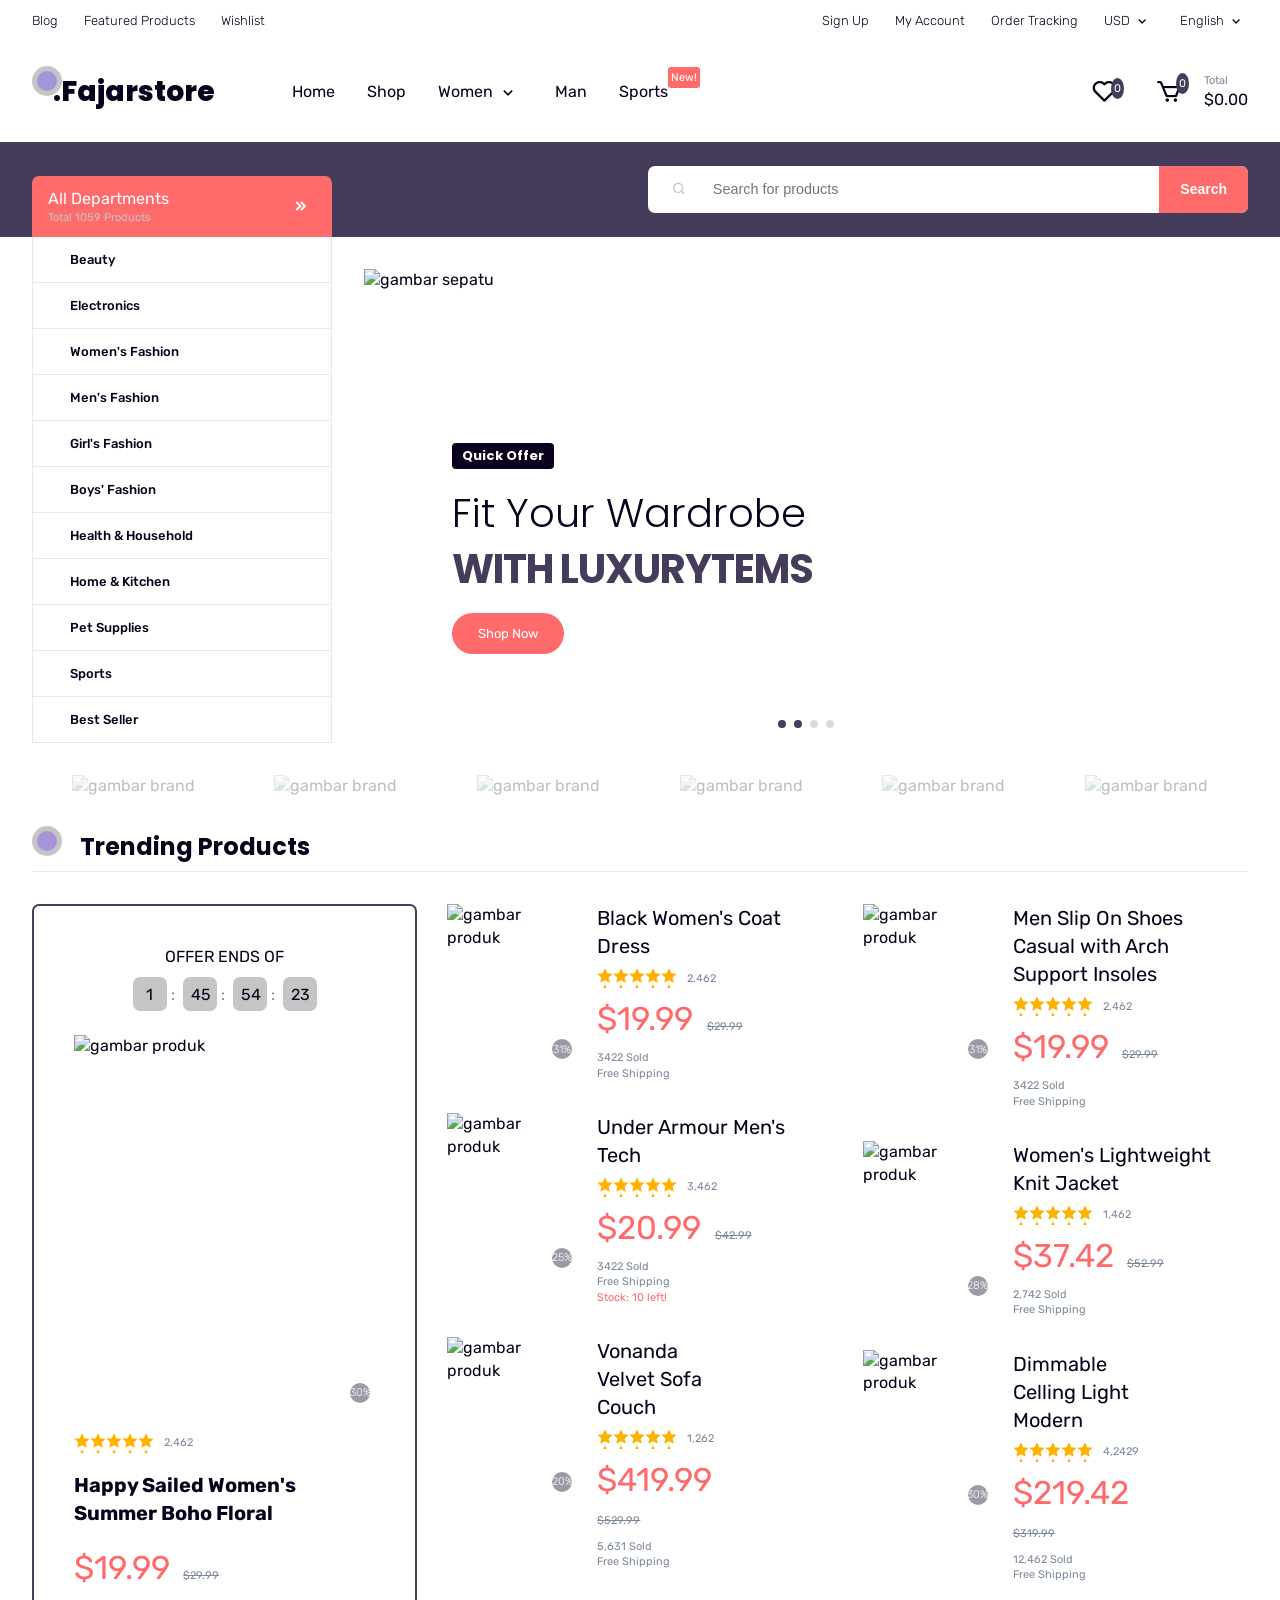
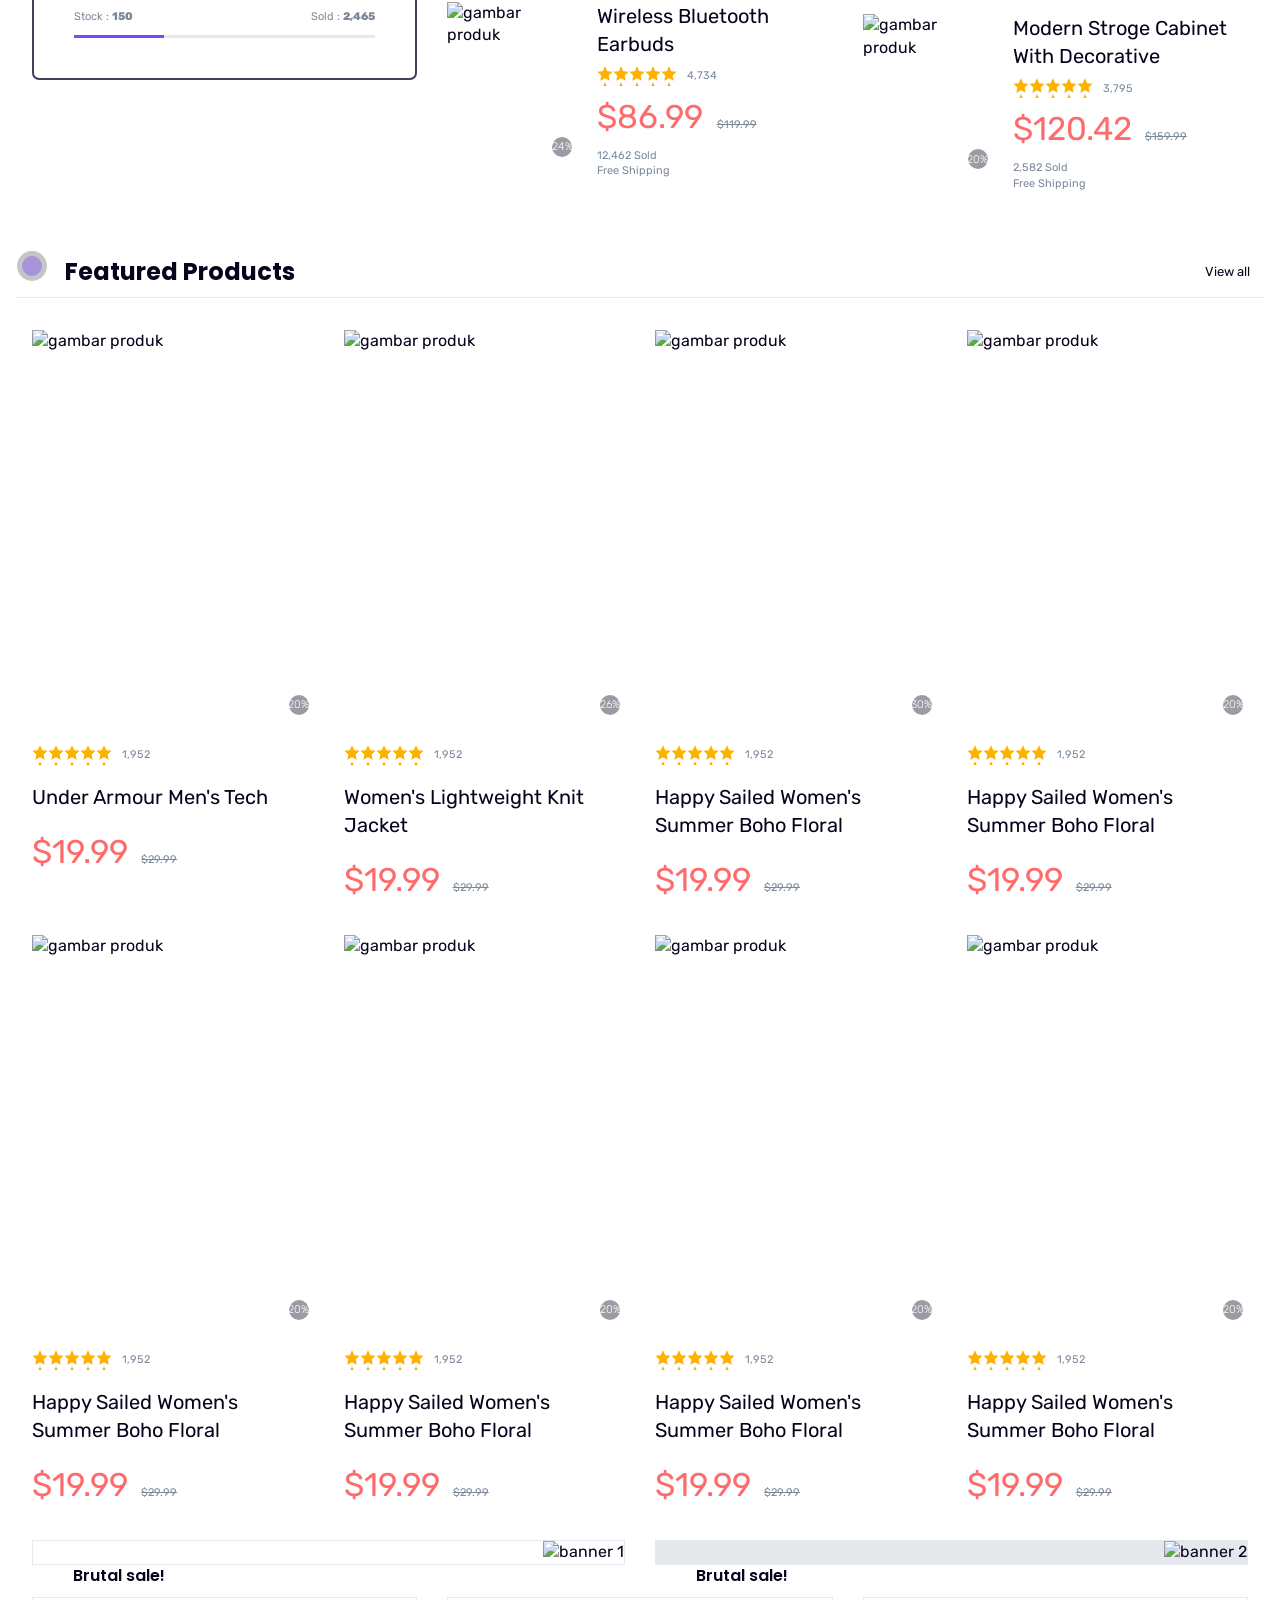
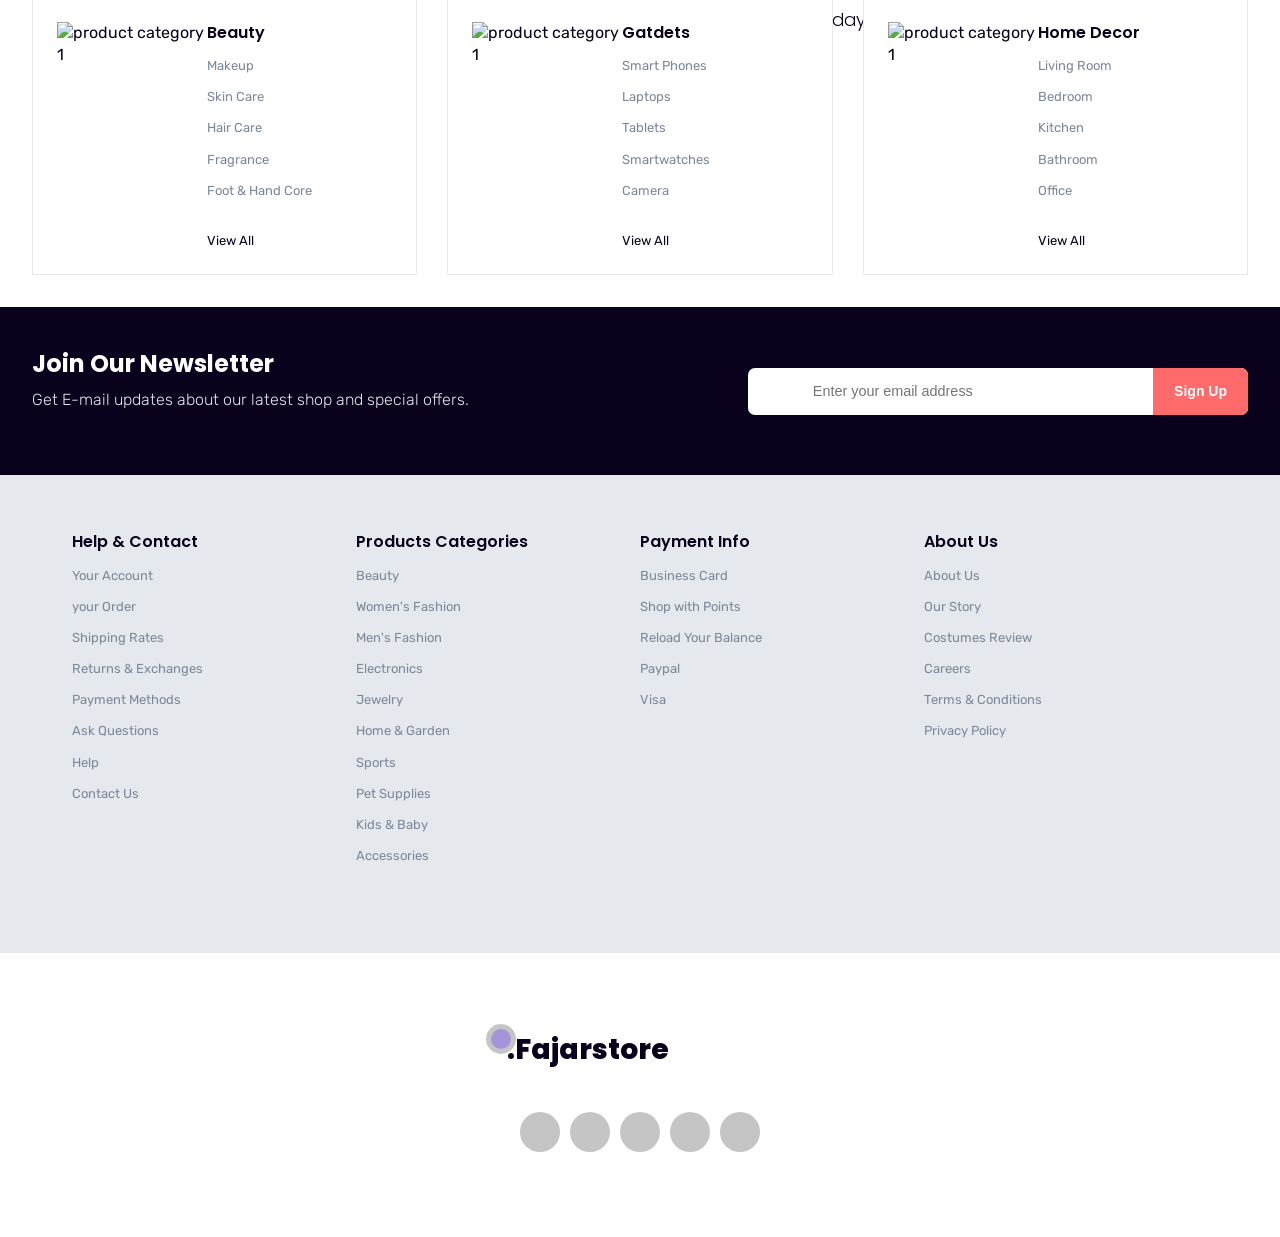
==== commit 322a0be2: "feat(footer): modify footer and add search button and overlay" ====
--- a/index.html
+++ b/index.html
@@ -1,102 +1,103 @@
 <!DOCTYPE html>
 <html lang="en">
-    <head>
-        <meta charset="UTF-8" />
-        <meta name="viewport" content="width=device-width, initial-scale=1.0" />
-        <title>E-commerce Website</title>
-        <!-- Boxicons -->
-        <link href='https://unpkg.com/boxicons@2.1.4/css/boxicons.min.css' rel='stylesheet'>
-        <!-- Remixicon -->
-        <link href="https://cdn.jsdelivr.net/npm/remixicon@3.5.0/fonts/remixicon.css" rel="stylesheet">
-        <!-- Swiper -->
-        <link rel="stylesheet" href="https://cdn.jsdelivr.net/npm/swiper@11/swiper-bundle.min.css" />
-        <!-- Style -->
-        <link rel="stylesheet" href="css/style.css" />
-    </head>
-    <body>
-        <div id="page" class="site">
-
-            <aside class="site-off desktop-hide">
-                <div class="off-canvas">
-                    <div class="canvas-head flexitem">
-                        <div class="logo">
-                            <a href="#"><span class="circle"></span>.Fajarstore</a>
-                        </div>
-                        <a href="#" class="t-close flexcenter"><i class="ri-close-line"></i></a>
+
+<head>
+    <meta charset="UTF-8" />
+    <meta name="viewport" content="width=device-width, initial-scale=1.0" />
+    <title>E-commerce Website</title>
+    <!-- Boxicons -->
+    <link href='https://unpkg.com/boxicons@2.1.4/css/boxicons.min.css' rel='stylesheet'>
+    <!-- Remixicon -->
+    <link href="https://cdn.jsdelivr.net/npm/remixicon@3.5.0/fonts/remixicon.css" rel="stylesheet">
+    <!-- Swiper -->
+    <link rel="stylesheet" href="https://cdn.jsdelivr.net/npm/swiper@11/swiper-bundle.min.css" />
+    <!-- Style -->
+    <link rel="stylesheet" href="css/style.css" />
+    <link rel="stylesheet" href="css/breakpoint.css" />
+
+<body>
+    <div id="page" class="site">
+
+        <aside class="site-off desktop-hide">
+            <div class="off-canvas">
+                <div class="canvas-head flexitem">
+                    <div class="logo">
+                        <a href="#"><span class="circle"></span>.Fajarstore</a>
                     </div>
-                    <div class="departments"></div>
-                    <nav></nav>
-                    <div class="thetop-nav"></div>
+                    <a href="#" class="t-close flexcenter"><i class="ri-close-line"></i></a>
                 </div>
-            </aside>
-
-            <!-- Header -->
-            <header>
-                <!-- header-top -->
-                <div class="header-top mobile-hide">
-                    <div class="container">
-                        <div class="wrapper flexitem">
-                            <div class="left">
-                                <ul class="flexitem main-links">
-                                    <li><a href="#">Blog</a></li>
-                                    <li><a href="#">Featured Products</a></li>
-                                    <li><a href="#">Wishlist</a></li>
-                                </ul>
-                            </div>
-                            <div class="right">
-                                <ul class="flexitem  main-links">
-                                    <li>
-                                        <a href="#">Sign Up</a>
-                                    </li>
-                                    <li>
-                                        <a href="#">My Account</a>
-                                    </li>
-                                    <li>
-                                        <a href="#">Order Tracking</a>
-                                    </li>
-                                    <li>
-                                        <a href="#">USD<span class="icon-small">
-                                            <i class="bx bx-chevron-down"></i></span
-                                        ></a>
-                                        <ul>
-                                            <li  class="current"><a href="#">USD</a></li>
-                                            <li><a href="#">IDR</a></li>
-                                            <li><a href="#">EURO</a></li>
-                                            <li><a href="#">YEN</a></li>
-                                        </ul>
-                                    </li>
-                                    <li>
-                                        <a href="#">English<span class="icon-small"><i class="bx bx-chevron-down"></i></a>
-                                        <ul>
-                                            <li class="current"><a href="#">English</a></li>
-                                            <li><a href="#">Japan</a></li>
-                                            <li><a href="#">Spanish</a></li>
-                                            <li><a href="#">Mandarin</a></li>
-                                            <li><a href="#">Indonesia</a></li>
-                                        </ul>
-                                    </li>
-                                </ul>
-                            </div>
+                <div class="departments"></div>
+                <nav></nav>
+                <div class="thetop-nav"></div>
+            </div>
+        </aside>
+
+        <!-- Header -->
+        <header>
+            <!-- header-top -->
+            <div class="header-top mobile-hide">
+                <div class="container">
+                    <div class="wrapper flexitem">
+                        <div class="left">
+                            <ul class="flexitem main-links">
+                                <li><a href="#">Blog</a></li>
+                                <li><a href="#">Featured Products</a></li>
+                                <li><a href="#">Wishlist</a></li>
+                            </ul>
+                        </div>
+                        <div class="right">
+                            <ul class="flexitem  main-links">
+                                <li>
+                                    <a href="#">Sign Up</a>
+                                </li>
+                                <li>
+                                    <a href="#">My Account</a>
+                                </li>
+                                <li>
+                                    <a href="#">Order Tracking</a>
+                                </li>
+                                <li>
+                                    <a href="#">USD<span class="icon-small">
+                                            <i class="bx bx-chevron-down"></i></span></a>
+                                    <ul>
+                                        <li class="current"><a href="#">USD</a></li>
+                                        <li><a href="#">IDR</a></li>
+                                        <li><a href="#">EURO</a></li>
+                                        <li><a href="#">YEN</a></li>
+                                    </ul>
+                                </li>
+                                <li>
+                                    <a href="#">English<span class="icon-small"><i class="bx bx-chevron-down"></i></a>
+                                    <ul>
+                                        <li class="current"><a href="#">English</a></li>
+                                        <li><a href="#">Japan</a></li>
+                                        <li><a href="#">Spanish</a></li>
+                                        <li><a href="#">Mandarin</a></li>
+                                        <li><a href="#">Indonesia</a></li>
+                                    </ul>
+                                </li>
+                            </ul>
                         </div>
                     </div>
                 </div>
-                <!-- header-nav -->
-                <div class="header-nav">
-                    <div class="container">
-                        <div class="wrapper flexitem">
-                            <a href="#" class="trigger desktop-hide">
-                                <i class='bx bx-menu-alt-left'></i>
-                            </a>
-                            <div class="left flexitem">
-                                <div class="logo">
-                                    <a href="#"><span class="circle"></span>.Fajarstore</a>
-                                </div>
-                                <nav class="mobile-hide">
-                                    <ul class="flexitem second-links">
-                                        <li><a href="#">Home</a></li>
-                                        <li><a href="#">Shop</a></li>
-                                        <li class="has-child">
-                                            <a href="#">Women
+            </div>
+            <!-- header-nav -->
+            <div class="header-nav">
+                <div class="container">
+                    <div class="wrapper flexitem">
+                        <a href="#" class="trigger desktop-hide">
+                            <i class='bx bx-menu-alt-left'></i>
+                        </a>
+                        <div class="left flexitem">
+                            <div class="logo">
+                                <a href="#"><span class="circle"></span>.Fajarstore</a>
+                            </div>
+                            <nav class="mobile-hide">
+                                <ul class="flexitem second-links">
+                                    <li><a href="#">Home</a></li>
+                                    <li><a href="#">Shop</a></li>
+                                    <li class="has-child">
+                                        <a href="#">Women
                                             <div class="icon-small"><i class="bx bx-chevron-down"></i></div>
                                         </a>
                                         <div class="mega">
@@ -105,18 +106,18 @@
                                                     <div class="flexcol">
                                                         <div class="row">
                                                             <h4>Women's Clothing</h4>
-                                                                <ul>
-                                                                    <li><a href="#">Dresses</a></li>
-                                                                    <li><a href="#">Tops & Tees</a></li>
-                                                                    <li><a href="#">Pants & Capris</a></li>
-                                                                    <li><a href="#">Jackets & Coats</a></li>
-                                                                    <li><a href="#">Sweaters</a></li>
-                                                                    <li><a href="#">Costumes</a></li>
-                                                                    <li><a href="#">Hoodies & Sweatshirts</a></li>
-                                                                    <li><a href="#">Pajamas & Robes</a></li>
-                                                                    <li><a href="#">Shorts</a></li>
-                                                                    <li><a href="#">Swimwer</a></li>
-                                                                </ul>
+                                                            <ul>
+                                                                <li><a href="#">Dresses</a></li>
+                                                                <li><a href="#">Tops & Tees</a></li>
+                                                                <li><a href="#">Pants & Capris</a></li>
+                                                                <li><a href="#">Jackets & Coats</a></li>
+                                                                <li><a href="#">Sweaters</a></li>
+                                                                <li><a href="#">Costumes</a></li>
+                                                                <li><a href="#">Hoodies & Sweatshirts</a></li>
+                                                                <li><a href="#">Pajamas & Robes</a></li>
+                                                                <li><a href="#">Shorts</a></li>
+                                                                <li><a href="#">Swimwer</a></li>
+                                                            </ul>
                                                         </div>
                                                     </div>
                                                     <div class="flexcol">
@@ -165,7 +166,8 @@
                                                                 <li><a href="#">Channel</a></li>
                                                                 <li><a href="#">Hurley</a></li>
                                                             </ul>
-                                                            <a href="#" class="view-all">View all brands <i class='bx bx-right-arrow-alt'></i></a>
+                                                            <a href="#" class="view-all">View all brands <i
+                                                                    class='bx bx-right-arrow-alt'></i></a>
                                                         </div>
                                                     </div>
                                                     <div class="flexcol products">
@@ -173,7 +175,8 @@
                                                             <div class="media">
                                                                 <div class="thumbnail object-cover">
                                                                     <a href="#">
-                                                                        <img src="images/assets/products/apparel4.jpg" alt="gambar media">
+                                                                        <img src="images/assets/products/apparel4.jpg"
+                                                                            alt="gambar media">
                                                                     </a>
                                                                 </div>
                                                             </div>
@@ -186,30 +189,30 @@
                                                 </div>
                                             </div>
                                         </div>
-                                        </li>
-                                        <li><a href="#">Man</a></li>
-                                        <li>
-                                            <a href="#">Sports
-                                                <span class="fly-item">New!</span>
-                                            </a>
-                                            
-                                        </li>
-                                    </ul>
-                                </nav>
-                            </div>
-                            <div class="right">
-                                <ul class="flexitem second-links">
-                                    <li class="mobile-hide">
+                                    </li>
+                                    <li><a href="#">Man</a></li>
+                                    <li>
+                                        <a href="#">Sports
+                                            <span class="fly-item">New!</span>
+                                        </a>
+
+                                    </li>
+                                </ul>
+                            </nav>
+                        </div>
+                        <div class="right">
+                            <ul class="flexitem second-links">
+                                <li class="mobile-hide">
                                     <a href="#">
                                         <div class="icon-large"><i class='bx bx-heart'></i>
-                                        <div class="fly-item"><span class="item-number">0</span></div>
-                                    </div>
+                                            <div class="fly-item"><span class="item-number">0</span></div>
+                                        </div>
                                     </a>
                                 </li>
                                 <li>
                                     <a href="#" class="iscart">
                                         <div class="icon-large">
-                                            <i class='bx bx-cart' ></i>
+                                            <i class='bx bx-cart'></i>
                                             <div class="fly-item"><span class="item-number">0</span></div>
                                         </div>
                                         <div class="icon-text">
@@ -217,34 +220,34 @@
                                             <div class="cart-totxal">$0.00</div>
                                         </div>
 
-                                        </a>
-                                    </li>
-                                </ul>
-                            </div>
+                                    </a>
+                                </li>
+                            </ul>
                         </div>
                     </div>
                 </div>
-                <!-- header-mobile -->
-                 <div class="header-main mobile-hide">
-                    <div class="container">
-                        <div class="wrapper flexitem">
-                            <div class="left">
-                                <div class="dpt-cat">
-                                    <div class="dpt-head">
-                                        <div class="main-text">All Departments</div>
-                                        <div class="mini-text mobile-hide">Total 1059 Products</div>
-                                        <a href="#" class="dpt-trigger mobile-hide">
-                                            <i class='bx bxs-chevrons-right'></i>
-                                        </a>
-                                    </div>
-                                    <div class="dpt-menu">
-                                        <ul class="second-links">
-                                            <li class="has-child beauty">
-                                                <a href="">
-                                                    <div class="icon-large"><i class="ri-bear-smile-line"></i></div>
-                                                    Beauty
-                                                    <div class="icon-small"><i class="ri-arrow-right-s-line"></i></div>
-                                                </a>
+            </div>
+            <!-- header-mobile -->
+            <div class="header-main mobile-hide">
+                <div class="container">
+                    <div class="wrapper flexitem">
+                        <div class="left">
+                            <div class="dpt-cat">
+                                <div class="dpt-head">
+                                    <div class="main-text">All Departments</div>
+                                    <div class="mini-text mobile-hide">Total 1059 Products</div>
+                                    <a href="#" class="dpt-trigger mobile-hide">
+                                        <i class='bx bxs-chevrons-right'></i>
+                                    </a>
+                                </div>
+                                <div class="dpt-menu">
+                                    <ul class="second-links">
+                                        <li class="has-child beauty">
+                                            <a href="">
+                                                <div class="icon-large"><i class="ri-bear-smile-line"></i></div>
+                                                Beauty
+                                                <div class="icon-small"><i class="ri-arrow-right-s-line"></i></div>
+                                            </a>
                                             <ul>
                                                 <li><a href="#">Makeup</a></li>
                                                 <li><a href="#">Skin Care</a></li>
@@ -255,13 +258,13 @@
                                                 <li><a href="#">Bath & Body</a></li>
                                                 <li><a href="#">Natural Beauty</a></li>
                                             </ul>
-                                            </li>
-                                            <li class="has-child electronics">
-                                                <a href="">
-                                                    <div class="icon-large"><i class="ri-bluetooth-connect-line"></i></div>
-                                                    Electronics
-                                                    <div class="icon-small"><i class="ri-arrow-right-s-line"></i></div>
-                                                </a>
+                                        </li>
+                                        <li class="has-child electronics">
+                                            <a href="">
+                                                <div class="icon-large"><i class="ri-bluetooth-connect-line"></i></div>
+                                                Electronics
+                                                <div class="icon-small"><i class="ri-arrow-right-s-line"></i></div>
+                                            </a>
                                             <ul>
                                                 <li><a href="#">Smartphones</a></li>
                                                 <li><a href="#">Laptops & Computers</a></li>
@@ -273,13 +276,13 @@
                                                 <li><a href="#">Computer Accessories</a></li>
                                                 <li><a href="#">Smart Home Devices</a></li>
                                             </ul>
-                                            </li>
-                                            <li class="has-child women-fashion">
-                                                <a href="">
-                                                    <div class="icon-large"><i class="ri-t-shirt-line"></i></div>
-                                                    Women's Fashion
-                                                    <div class="icon-small"><i class="ri-arrow-right-s-line"></i></div>
-                                                </a>
+                                        </li>
+                                        <li class="has-child women-fashion">
+                                            <a href="">
+                                                <div class="icon-large"><i class="ri-t-shirt-line"></i></div>
+                                                Women's Fashion
+                                                <div class="icon-small"><i class="ri-arrow-right-s-line"></i></div>
+                                            </a>
                                             <ul>
                                                 <li><a href="#">Clothing</a></li>
                                                 <li><a href="#">Shoes</a></li>
@@ -290,729 +293,384 @@
                                                 <li><a href="#">Lingerie & Sleepwear</a></li>
                                                 <li><a href="#">Traditional Wear</a></li>
                                             </ul>
-                                            </li>
-                                            <li>
-                                                <a href="#">
-                                                    <div class="icon-large"><i class="ri-shirt-line"></i></div>
-                                                    Men's Fashion
-                                                </a>
-                                            </li>
-                                            <li>
-                                                <a href="#">
-                                                    <div class="icon-large"><i class="ri-user-5-line"></i></div>
-                                                    Girl's Fashion
-                                                </a>
-                                            </li>
-                                            <li>
-                                                <a href="#">
-                                                    <div class="icon-large"><i class="ri-user-6-line"></i></div>
-                                                    Boys' Fashion
-                                                </a>
-                                            </li>
-                                            <li>
-                                                <a href="#">
-                                                    <div class="icon-large"><i class="ri-heart-pulse-line"></i></div>
-                                                    Health & Household
-                                                </a>
-                                            </li>
-                                            <li class="has-child homekit">
-                                                <a href="#">
-                                                    <div class="icon-large"><i class="ri-home-8-line"></i></div>
-                                                    Home & Kitchen
-                                                    <div class="icon-small"><i class="ri-arrow-right-s-line"></i></div>
-                                                </a>
-                                                <div class="mega">
-                                                    <div class="flexcol">
-                                                        <div class="row">
-                                                            <h4><a href="#">Kitchen & Dining</a></h4>
-                                                            <ul>
-                                                                <li><a href="#">Kitchen</a></li>
-                                                                <li><a href="#">Dining Room</a></li>
-                                                                <li><a href="#">Pantry</a></li>
-                                                                <li><a href="#">Great Room</a></li>
-                                                                <li><a href="#">Breakfast Nook</a></li>
-                                                            </ul>
-                                                        </div>
-                                                        <div class="row">
-                                                            <h4><a href="#">Living Room</a></h4>
-                                                            <ul>
-                                                                <li><a href="#">Living Room</a></li>
-                                                                <li><a href="#">Family Room</a></li>
-                                                                <li><a href="#">Home Theater</a></li>
-                                                                <li><a href="#">Home Office</a></li>
-                                                                <li><a href="#">Home Gym</a></li>
-                                                            </ul>
-                                                        </div>
+                                        </li>
+                                        <li>
+                                            <a href="#">
+                                                <div class="icon-large"><i class="ri-shirt-line"></i></div>
+                                                Men's Fashion
+                                            </a>
+                                        </li>
+                                        <li>
+                                            <a href="#">
+                                                <div class="icon-large"><i class="ri-user-5-line"></i></div>
+                                                Girl's Fashion
+                                            </a>
+                                        </li>
+                                        <li>
+                                            <a href="#">
+                                                <div class="icon-large"><i class="ri-user-6-line"></i></div>
+                                                Boys' Fashion
+                                            </a>
+                                        </li>
+                                        <li>
+                                            <a href="#">
+                                                <div class="icon-large"><i class="ri-heart-pulse-line"></i></div>
+                                                Health & Household
+                                            </a>
+                                        </li>
+                                        <li class="has-child homekit">
+                                            <a href="#">
+                                                <div class="icon-large"><i class="ri-home-8-line"></i></div>
+                                                Home & Kitchen
+                                                <div class="icon-small"><i class="ri-arrow-right-s-line"></i></div>
+                                            </a>
+                                            <div class="mega">
+                                                <div class="flexcol">
+                                                    <div class="row">
+                                                        <h4><a href="#">Kitchen & Dining</a></h4>
+                                                        <ul>
+                                                            <li><a href="#">Kitchen</a></li>
+                                                            <li><a href="#">Dining Room</a></li>
+                                                            <li><a href="#">Pantry</a></li>
+                                                            <li><a href="#">Great Room</a></li>
+                                                            <li><a href="#">Breakfast Nook</a></li>
+                                                        </ul>
                                                     </div>
-                                                    <div class="flexcol">
-                                                        <div class="row">
-                                                            <h4><a href="#">Kitchen & Dining</a></h4>
-                                                            <ul>
-                                                                <li><a href="#">Kitchen</a></li>
-                                                                <li><a href="#">Dining Room</a></li>
-                                                                <li><a href="#">Pantry</a></li>
-                                                                <li><a href="#">Great Room</a></li>
-                                                                <li><a href="#">Breakfast Nook</a></li>
-                                                            </ul>
-                                                        </div>
-                                                        <div class="row">
-                                                            <h4><a href="#">Living Room</a></h4>
-                                                            <ul>
-                                                                <li><a href="#">Living Room</a></li>
-                                                                <li><a href="#">Family Room</a></li>
-                                                                <li><a href="#">Home Theater</a></li>
-                                                                <li><a href="#">Home Office</a></li>
-                                                                <li><a href="#">Home Gym</a></li>
-                                                            </ul>
-                                                        </div>
-                                                    </div>
-                                                    <div class="flexcol">
-                                                        <div class="row">
-                                                            <h4><a href="#">Bed & Bath</a></h4>
-                                                            <ul>
-                                                                <li><a href="#">Bedroom</a></li>
-                                                                <li><a href="#">Bathroom</a></li>
-                                                                <li><a href="#">Master Suite</a></li>
-                                                                <li><a href="#">Guest Room</a></li>
-                                                                <li><a href="#">Powder Room</a></li>
-                                                            </ul>
-                                                        </div>
-                                                        <div class="row">
-                                                            <h4><a href="#">Utility</a></h4>
-                                                            <ul>
-                                                                <li><a href="#">Garage</a></li>
-                                                                <li><a href="#">Laudry</a></li>
-                                                                <li><a href="#">Mudroom</a></li>
-                                                            </ul>
-                                                        </div>
-                                                    </div>
-                                                    <div class="flexcol">
-                                                        <div class="row">
-                                                            <h4><a href="#">Outdour</a></h4>
-                                                            <ul>
-                                                                <li><a href="#">Patio</a></li>
-                                                                <li><a href="#">Deck</a></li>
-                                                                <li><a href="#">Pool</a></li>
-                                                                <li><a href="#">Garden</a></li>
-                                                                <li><a href="#">Backyard</a></li>
-                                                                <li><a href="#">Front Yard</a></li>
-                                                                <li><a href="#">Porch</a></li>
-                                                                <li><a href="#">Outdoor Kitchen</a></li>
-                                                                <li><a href="#">Garage</a></li>
-                                                                <li><a href="#">Shed</a></li>
-                                                                <li><a href="#">Landscape</a></li>
-                                                            </ul>
-                                                        </div>
+                                                    <div class="row">
+                                                        <h4><a href="#">Living Room</a></h4>
+                                                        <ul>
+                                                            <li><a href="#">Living Room</a></li>
+                                                            <li><a href="#">Family Room</a></li>
+                                                            <li><a href="#">Home Theater</a></li>
+                                                            <li><a href="#">Home Office</a></li>
+                                                            <li><a href="#">Home Gym</a></li>
+                                                        </ul>
                                                     </div>
                                                 </div>
-                                            </li>
-                                            <li>
-                                                <a href="">
-                                                    <div class="icon-large"><i class="ri-android-line"></i></div>
-                                                    Pet Supplies
-                                                </a>
-                                            </li>
-                                            <li>
-                                                <a href="">
-                                                    <div class="icon-large"><i class="ri-basketball-line"></i></div>
-                                                    Sports
-                                                </a>
-                                            </li>
-                                            <li>
-                                                <a href="">
-                                                    <div class="icon-large"><i class="ri-shield-star-line"></i></div>
-                                                    Best Seller
-                                                </a>
-                                            </li>
-                                        </ul>
-                                    </div>
+                                                <div class="flexcol">
+                                                    <div class="row">
+                                                        <h4><a href="#">Kitchen & Dining</a></h4>
+                                                        <ul>
+                                                            <li><a href="#">Kitchen</a></li>
+                                                            <li><a href="#">Dining Room</a></li>
+                                                            <li><a href="#">Pantry</a></li>
+                                                            <li><a href="#">Great Room</a></li>
+                                                            <li><a href="#">Breakfast Nook</a></li>
+                                                        </ul>
+                                                    </div>
+                                                    <div class="row">
+                                                        <h4><a href="#">Living Room</a></h4>
+                                                        <ul>
+                                                            <li><a href="#">Living Room</a></li>
+                                                            <li><a href="#">Family Room</a></li>
+                                                            <li><a href="#">Home Theater</a></li>
+                                                            <li><a href="#">Home Office</a></li>
+                                                            <li><a href="#">Home Gym</a></li>
+                                                        </ul>
+                                                    </div>
+                                                </div>
+                                                <div class="flexcol">
+                                                    <div class="row">
+                                                        <h4><a href="#">Bed & Bath</a></h4>
+                                                        <ul>
+                                                            <li><a href="#">Bedroom</a></li>
+                                                            <li><a href="#">Bathroom</a></li>
+                                                            <li><a href="#">Master Suite</a></li>
+                                                            <li><a href="#">Guest Room</a></li>
+                                                            <li><a href="#">Powder Room</a></li>
+                                                        </ul>
+                                                    </div>
+                                                    <div class="row">
+                                                        <h4><a href="#">Utility</a></h4>
+                                                        <ul>
+                                                            <li><a href="#">Garage</a></li>
+                                                            <li><a href="#">Laudry</a></li>
+                                                            <li><a href="#">Mudroom</a></li>
+                                                        </ul>
+                                                    </div>
+                                                </div>
+                                                <div class="flexcol">
+                                                    <div class="row">
+                                                        <h4><a href="#">Outdour</a></h4>
+                                                        <ul>
+                                                            <li><a href="#">Patio</a></li>
+                                                            <li><a href="#">Deck</a></li>
+                                                            <li><a href="#">Pool</a></li>
+                                                            <li><a href="#">Garden</a></li>
+                                                            <li><a href="#">Backyard</a></li>
+                                                            <li><a href="#">Front Yard</a></li>
+                                                            <li><a href="#">Porch</a></li>
+                                                            <li><a href="#">Outdoor Kitchen</a></li>
+                                                            <li><a href="#">Garage</a></li>
+                                                            <li><a href="#">Shed</a></li>
+                                                            <li><a href="#">Landscape</a></li>
+                                                        </ul>
+                                                    </div>
+                                                </div>
+                                            </div>
+                                        </li>
+                                        <li>
+                                            <a href="">
+                                                <div class="icon-large"><i class="ri-android-line"></i></div>
+                                                Pet Supplies
+                                            </a>
+                                        </li>
+                                        <li>
+                                            <a href="">
+                                                <div class="icon-large"><i class="ri-basketball-line"></i></div>
+                                                Sports
+                                            </a>
+                                        </li>
+                                        <li>
+                                            <a href="">
+                                                <div class="icon-large"><i class="ri-shield-star-line"></i></div>
+                                                Best Seller
+                                            </a>
+                                        </li>
+                                    </ul>
                                 </div>
                             </div>
-                            <div class="right">
-                                <div class="search-box">
-                                    <form action="#" class="search">
-                                        <span class="icon-large"><i class='bx bx-search'></i></span>
-                                        <input type="search" placeholder="Search for products">
-                                        <button type="submit">Search</button>
-                                    </form>
-                                </div>
-                            </div>
-                        </div>
-                    </div>
-                 </div>
-            </header>
-            <!-- End Header -->
-
-            <!-- Main -->
-            <main>
-                <!-- Slider -->
-                <div class="slider">
-                    <div class="container">
-                        <div class="wrapper">
-                            <div class="swiper mySwiper">
-                                <div class="swiper-wrapper">
-                                    <div class="swiper-slide">
-                                        <div class="item">
-                                            <div class="image object-cover">
-                                                <img src="images/assets/slider/slider0.jpg" alt="gambar sepatu">
-                                            </div>
-                                            <div class="text-content flexcol">
-                                                <h4>Shoes Fashion</h4>
-                                                <h2><span>Come and Get it!</span><br><span>Brand New Shoes</span></h2>
-                                                <a href="#" class="primary-button">Shop Now</a>
-                                            </div>
-                                        </div>
-                                    </div>
-                                    <div class="swiper-slide">
-                                        <div class="item">
-                                            <div class="image object-cover">
-                                                <img src="images/assets/slider/slider1.jpg" alt="gambar sepatu">
-                                            </div>
-                                            <div class="text-content flexcol">
-                                                <h4>Quick Offer</h4>
-                                                <h2><span>Fit Your Wardrobe</span><br><span>with luxurytems</span></h2>
-                                                <a href="#" class="primary-button">Shop Now</a>
-                                            </div>
-                                        </div>
-                                    </div>
-                                    <div class="swiper-slide">
-                                        <div class="item">
-                                            <div class="image object-cover">
-                                                <img src="images/assets/slider/slider2.jpg" alt="gambar sepatu">
-                                            </div>
-                                            <div class="text-content flexcol">
-                                                <h4>Quick Offer</h4>
-                                                <h2><span>Wooden Minimal Sofa</span><br><span>Extra 20% Off</span></h2>
-                                                <a href="#" class="primary-button">Shop Now</a>
-                                            </div>
-                                        </div>
-                                    </div>
-                                    <div class="swiper-slide">
-                                        <div class="item">
-                                            <div class="image object-cover">
-                                                <img src="images/assets/slider/slider3.jpg" alt="gambar sepatu">
-                                            </div>
-                                            <div class="text-content flexcol">
-                                                <h4>Best Deals</h4>
-                                                <h2><span>Home Workout</span><br><span>Accessories</span></h2>
-                                                <a href="#" class="primary-button">Shop Now</a>
-                                            </div>
-                                        </div>
-                                    </div>
-                                </div>
-                                <div class="swiper-pagination"></div>
+                        </div>
+                        <div class="right">
+                            <div class="search-box">
+                                <form action="#" class="search">
+                                    <span class="icon-large"><i class='bx bx-search'></i></span>
+                                    <input type="search" placeholder="Search for products">
+                                    <button type="submit">Search</button>
+                                </form>
                             </div>
                         </div>
                     </div>
                 </div>
-                <!-- End Slider -->
-
-                <!-- Brands -->
-                 <div class="brands">
-                    <div class="container">
-                        <div class="wrapper flexitem">
-                            <div class="item">
-                                <a href="#">
-                                    <img src="images/assets/brands/zara.png" alt="gambar brand">
-                                </a>
+            </div>
+        </header>
+        <!-- End Header -->
+
+        <!-- Main -->
+        <main>
+            <!-- Slider -->
+            <div class="slider">
+                <div class="container">
+                    <div class="wrapper">
+                        <div class="swiper mySwiper">
+                            <div class="swiper-wrapper">
+                                <div class="swiper-slide">
+                                    <div class="item">
+                                        <div class="image object-cover">
+                                            <img src="images/assets/slider/slider0.jpg" alt="gambar sepatu">
+                                        </div>
+                                        <div class="text-content flexcol">
+                                            <h4>Shoes Fashion</h4>
+                                            <h2><span>Come and Get it!</span><br><span>Brand New Shoes</span></h2>
+                                            <a href="#" class="primary-button">Shop Now</a>
+                                        </div>
+                                    </div>
+                                </div>
+                                <div class="swiper-slide">
+                                    <div class="item">
+                                        <div class="image object-cover">
+                                            <img src="images/assets/slider/slider1.jpg" alt="gambar sepatu">
+                                        </div>
+                                        <div class="text-content flexcol">
+                                            <h4>Quick Offer</h4>
+                                            <h2><span>Fit Your Wardrobe</span><br><span>with luxurytems</span></h2>
+                                            <a href="#" class="primary-button">Shop Now</a>
+                                        </div>
+                                    </div>
+                                </div>
+                                <div class="swiper-slide">
+                                    <div class="item">
+                                        <div class="image object-cover">
+                                            <img src="images/assets/slider/slider2.jpg" alt="gambar sepatu">
+                                        </div>
+                                        <div class="text-content flexcol">
+                                            <h4>Quick Offer</h4>
+                                            <h2><span>Wooden Minimal Sofa</span><br><span>Extra 20% Off</span></h2>
+                                            <a href="#" class="primary-button">Shop Now</a>
+                                        </div>
+                                    </div>
+                                </div>
+                                <div class="swiper-slide">
+                                    <div class="item">
+                                        <div class="image object-cover">
+                                            <img src="images/assets/slider/slider3.jpg" alt="gambar sepatu">
+                                        </div>
+                                        <div class="text-content flexcol">
+                                            <h4>Best Deals</h4>
+                                            <h2><span>Home Workout</span><br><span>Accessories</span></h2>
+                                            <a href="#" class="primary-button">Shop Now</a>
+                                        </div>
+                                    </div>
+                                </div>
                             </div>
-                            <div class="item">
-                                <a href="#">
-                                    <img src="images/assets/brands/samsung.png" alt="gambar brand">
-                                </a>
-                            </div>
-                            <div class="item">
-                                <a href="#">
-                                    <img src="images/assets/brands/hurley.png" alt="gambar brand">
-                                </a>
-                            </div>
-                            <div class="item">
-                                <a href="#">
-                                    <img src="images/assets/brands/oppo.png" alt="gambar brand">
-                                </a>
-                            </div>
-                            <div class="item">
-                                <a href="#">
-                                    <img src="images/assets/brands/dng.png" alt="gambar brand">
-                                </a>
-                            </div>
-                            <div class="item">
-                                <a href="#">
-                                    <img src="images/assets/brands/asus.png" alt="gambar brand">
-                                </a>
-                            </div>
-                        </div>
-                    </div>
-                 </div>
-                 <!-- End Brands -->
-
-                 <!-- Trending -->
-                <div class="trending">
-                    <div class="container">
-                        <div class="wrapper">
-                            <div class="sectop flexitem">
-                                <h2><span class="circle"></span><span>Trending Products</span></h2>
-                            </div>
-                            <div class="column">
-                                <div class="flexwrap">
-                                    <div class="row products big">
-
-                                        <!-- Product 1 big -->
-                                        <div class="item">
-                                            <div class="offer">
-                                                <p>Offer ends of</p>
-                                                <ul class="flexcenter">
-                                                    <li>1</li>
-                                                    <li>45</li>
-                                                    <li>54</li>
-                                                    <li>23</li>
-                                                </ul>
-                                            </div>
-                                            <div class="media">
-                                                <div class="image">
-                                                    <a href="#">
-                                                        <img src="images/assets/products/apparel4.jpg" alt="gambar produk">
-                                                    </a>
-                                                </div>
-                                                <div class="hoverable">
-                                                    <ul>
-                                                        <li class="active">
-                                                            <a href="#">
-                                                                <i class="ri-heart-line"></i>
-                                                            </a>
-                                                        </li>
-                                                        <li>
-                                                            <a href="#">
-                                                                <i class="ri-eye-line"></i>
-                                                            </a>
-                                                        </li>
-                                                        <li>
-                                                            <a href="#">
-                                                                <i class="ri-shopping-cart-line"></i>
-                                                            </a>
-                                                        </li>
-                                                    </ul>
-                                                </div>
-                                                <div class="discount circle flexcenter"><span>30%</span></div>
-                                            </div>
-                                            <div class="content">
-                                                <div class="rating">
-                                                    <div class="start"></div>
-                                                    <span class="mini-text">2,462</span>
-                                                </div>
-                                                <h3 class="main-links"><a href="#">Happy Sailed Women's Summer Boho Floral</a></h3>
-                                                <div class="price">
-                                                    <span class="current">$19.99</span>
-                                                    <span class="normal mini-text">$29.99</span>
-                                                </div>
-                                                <div class="stock mini-text">
-                                                    <div class="qty">
-                                                        <span>Stock : <strong class="qty-available">150</strong></span>
-                                                        <span>Sold : <strong class="qty-sold">2,465</strong></span>
-                                                    </div>
-                                                    <div class="bar">
-                                                        <div class="available"></div>
-                                                    </div>
-                                                </div>
-                                            </div>
-                                        </div>
-                                    </div>
-
-                                    <!-- Product mini left -->
-                                    <!-- Product mini 1 -->
-                                    <div class="row products mini">
-                                        <div class="item">
-                                            <div class="media">
-                                                <div class="thumbnail object-cover">
-                                                    <a href="#">
-                                                        <img src="images/assets/products/apparel3.jpg" alt="gambar produk">
-                                                    </a>
-                                                </div>
-                                                <div class="hoverable">
-                                                    <ul>
-                                                        <li class="active">
-                                                            <a href="#">
-                                                                <i class="ri-heart-line"></i>
-                                                            </a>
-                                                        </li>
-                                                        <li>
-                                                            <a href="#">
-                                                                <i class="ri-eye-line"></i>
-                                                            </a>
-                                                        </li>
-                                                        <li>
-                                                            <a href="#">
-                                                                <i class="ri-shopping-cart-line"></i>
-                                                            </a>
-                                                        </li>
-                                                    </ul>
-                                                </div>
-                                                <div class="discount circle flexcenter"><span>31%</span></div>
-                                            </div>
-                                            <div class="content">
-                                                <h3 class="main-links"><a href="#">Black Women's Coat Dress</a></h3>
-                                                <div class="rating">
-                                                    <div class="start"></div>
-                                                    <span class="mini-text">2,462</span>
-                                                </div>
-                                                <div class="price">
-                                                    <span class="current">$19.99</span>
-                                                    <span class="normal mini-text">$29.99</span>
-                                                </div>
-                                                <div class="mini-text">
-                                                    <p>3422 Sold</p>
-                                                    <p>Free Shipping</p>
-                                                </div>
-                                            </div>
-                                        </div>
-                                        
-                                        <!-- Product mini 2 -->
-                                            <div class="item">
-                                                <div class="media">
-                                                    <div class="thumbnail object-cover">
-                                                        <a href="#">
-                                                            <img src="images/assets/products/apparel1.jpg" alt="gambar produk">
-                                                        </a>
-                                                    </div>
-                                                    <div class="hoverable">
-                                                        <ul>
-                                                            <li class="active">
-                                                                <a href="#">
-                                                                    <i class="ri-heart-line"></i>
-                                                                </a>
-                                                            </li>
-                                                            <li>
-                                                                <a href="#">
-                                                                    <i class="ri-eye-line"></i>
-                                                                </a>
-                                                            </li>
-                                                            <li>
-                                                                <a href="#">
-                                                                    <i class="ri-shopping-cart-line"></i>
-                                                                </a>
-                                                            </li>
-                                                        </ul>
-                                                    </div>
-                                                    <div class="discount circle flexcenter"><span>25%</span></div>
-                                                </div>
-                                                <div class="content">
-                                                    <h3 class="main-links"><a href="#">Under Armour Men's Tech</a></h3>
-                                                    <div class="rating">
-                                                        <div class="start"></div>
-                                                        <span class="mini-text">3,462</span>
-                                                    </div>
-                                                    <div class="price">
-                                                        <span class="current">$20.99</span>
-                                                        <span class="normal mini-text">$42.99</span>
-                                                    </div>
-                                                    <div class="mini-text">
-                                                        <p>3422 Sold</p>
-                                                        <p>Free Shipping</p>
-                                                    <p class="stock-danger">Stock: 10 left!</p>
-                                                    </div>
-                                                </div>
-                                            </div>
-                                            
-                                        <!-- Product mini 3 -->
-                                        <div class="item">
-                                            <div class="media">
-                                                <div class="thumbnail object-cover">
-                                                    <a href="#">
-                                                        <img src="images/assets/products/home1.jpg" alt="gambar produk">
-                                                    </a>
-                                                </div>
-                                                <div class="hoverable">
-                                                    <ul>
-                                                        <li class="active">
-                                                            <a href="#">
-                                                                <i class="ri-heart-line"></i>
-                                                            </a>
-                                                        </li>
-                                                        <li>
-                                                            <a href="#">
-                                                                <i class="ri-eye-line"></i>
-                                                            </a>
-                                                        </li>
-                                                        <li>
-                                                            <a href="#">
-                                                                <i class="ri-shopping-cart-line"></i>
-                                                            </a>
-                                                        </li>
-                                                    </ul>
-                                                </div>
-                                                <div class="discount circle flexcenter"><span>20%</span></div>
-                                            </div>
-                                            <div class="content">
-                                                <h3 class="main-links"><a href="#">Vonanda Velvet Sofa Couch</a></h3>
-                                                <div class="rating">
-                                                    <div class="start"></div>
-                                                    <span class="mini-text">1,262</span>
-                                                </div>
-                                                <div class="price">
-                                                    <span class="current">$419.99</span>
-                                                    <span class="normal mini-text">$529.99</span>
-                                                </div>
-                                                <div class="mini-text">
-                                                    <p>5,631 Sold</p>
-                                                    <p>Free Shipping</p>
-                                                </div>
-                                            </div>
-                                        </div>
-
-                                        <!-- Product mini 4 -->
-                                        <div class="item">
-                                            <div class="media">
-                                                <div class="thumbnail object-cover">
-                                                    <a href="#">
-                                                        <img src="images/assets/products/electronic3.jpg" alt="gambar produk">
-                                                    </a>
-                                                </div>
-                                                <div class="hoverable">
-                                                    <ul>
-                                                        <li class="active">
-                                                            <a href="#">
-                                                                <i class="ri-heart-line"></i>
-                                                            </a>
-                                                        </li>
-                                                        <li>
-                                                            <a href="#">
-                                                                <i class="ri-eye-line"></i>
-                                                            </a>
-                                                        </li>
-                                                        <li>
-                                                            <a href="#">
-                                                                <i class="ri-shopping-cart-line"></i>
-                                                            </a>
-                                                        </li>
-                                                    </ul>
-                                                </div>
-                                                <div class="discount circle flexcenter"><span>24%</span></div>
-                                            </div>
-                                            <div class="content">
-                                                <h3 class="main-links"><a href="#">Wireless Bluetooth Earbuds</a></h3>
-                                                <div class="rating">
-                                                    <div class="start"></div>
-                                                    <span class="mini-text">4,734</span>
-                                                </div>
-                                                <div class="price">
-                                                    <span class="current">$86.99</span>
-                                                    <span class="normal mini-text">$119.99</span>
-                                                </div>
-                                                <div class="mini-text">
-                                                    <p>12,462 Sold</p>
-                                                    <p>Free Shipping</p>
-                                                </div>
-                                            </div>
-                                        </div>
-                                    </div>
-                                    
-                                    <!-- Product mini right -->
-                                    <!-- Product mini 1 -->
-                                    <div class="row products mini">
-                                        <div class="item">
-                                            <div class="media">
-                                                <div class="thumbnail object-cover">
-                                                    <a href="#">
-                                                        <img src="images/assets/products/shoe1.jpg" alt="gambar produk">
-                                                    </a>
-                                                </div>
-                                                <div class="hoverable">
-                                                    <ul>
-                                                        <li class="active">
-                                                            <a href="#">
-                                                                <i class="ri-heart-line"></i>
-                                                            </a>
-                                                        </li>
-                                                        <li>
-                                                            <a href="#">
-                                                                <i class="ri-eye-line"></i>
-                                                            </a>
-                                                        </li>
-                                                        <li>
-                                                            <a href="#">
-                                                                <i class="ri-shopping-cart-line"></i>
-                                                            </a>
-                                                        </li>
-                                                    </ul>
-                                                </div>
-                                                <div class="discount circle flexcenter"><span>31%</span></div>
-                                            </div>
-                                            <div class="content">
-                                                <h3 class="main-links"><a href="#">Men Slip On Shoes Casual with Arch Support Insoles</a></h3>
-                                                <div class="rating">
-                                                    <div class="start"></div>
-                                                    <span class="mini-text">2,462</span>
-                                                </div>
-                                                <div class="price">
-                                                    <span class="current">$19.99</span>
-                                                    <span class="normal mini-text">$29.99</span>
-                                                </div>
-                                                <div class="mini-text">
-                                                    <p>3422 Sold</p>
-                                                    <p>Free Shipping</p>
-                                                </div>
-                                            </div>
-                                        </div>
-
-                                        <!-- Product mini 2 -->
-                                        <div class="item">
-                                            <div class="media">
-                                                <div class="thumbnail object-cover">
-                                                    <a href="#">
-                                                        <img src="images/assets/products/apparel2.jpg" alt="gambar produk">
-                                                    </a>
-                                                </div>
-                                                <div class="hoverable">
-                                                    <ul>
-                                                        <li class="active">
-                                                            <a href="#">
-                                                                <i class="ri-heart-line"></i>
-                                                            </a>
-                                                        </li>
-                                                        <li>
-                                                            <a href="#">
-                                                                <i class="ri-eye-line"></i>
-                                                            </a>
-                                                        </li>
-                                                        <li>
-                                                            <a href="#">
-                                                                <i class="ri-shopping-cart-line"></i>
-                                                            </a>
-                                                        </li>
-                                                    </ul>
-                                                </div>
-                                                <div class="discount circle flexcenter"><span>28%</span></div>
-                                            </div>
-                                            <div class="content">
-                                                <h3 class="main-links"><a href="#">Women's Lightweight Knit Jacket</a></h3>
-                                                <div class="rating">
-                                                    <div class="start"></div>
-                                                    <span class="mini-text">1,462</span>
-                                                </div>
-                                                <div class="price">
-                                                    <span class="current">$37.42</span>
-                                                    <span class="normal mini-text">$52.99</span>
-                                                </div>
-                                                <div class="mini-text">
-                                                    <p>2,742 Sold</p>
-                                                    <p>Free Shipping</p>
-                                                </div>
-                                                
-                                            </div>
-                                        </div>
-
-                                        <!-- Product mini 3 -->
-                                        <div class="item">
-                                            <div class="media">
-                                                <div class="thumbnail object-cover">
-                                                    <a href="#">
-                                                        <img src="images/assets/products/home2.jpg" alt="gambar produk">
-                                                    </a>
-                                                </div>
-                                                <div class="hoverable">
-                                                    <ul>
-                                                        <li class="active">
-                                                            <a href="#">
-                                                                <i class="ri-heart-line"></i>
-                                                            </a>
-                                                        </li>
-                                                        <li>
-                                                            <a href="#">
-                                                                <i class="ri-eye-line"></i>
-                                                            </a>
-                                                        </li>
-                                                        <li>
-                                                            <a href="#">
-                                                                <i class="ri-shopping-cart-line"></i>
-                                                            </a>
-                                                        </li>
-                                                    </ul>
-                                                </div>
-                                                <div class="discount circle flexcenter"><span>30%</span></div>
-                                            </div>
-                                            <div class="content">
-                                                <h3 class="main-links"><a href="#">Dimmable Celling Light Modern</a></h3>
-                                                <div class="rating">
-                                                    <div class="start"></div>
-                                                    <span class="mini-text">4,2429</span>
-                                                </div>
-                                                <div class="price">
-                                                    <span class="current">$219.42</span>
-                                                    <span class="normal mini-text">$319.99</span>
-                                                </div>
-                                                <div class="mini-text">
-                                                    <p>12,462 Sold</p>
-                                                    <p>Free Shipping</p>
-                                                </div> 
-                                            </div>
-                                        </div>
-
-                                        <!-- Product mini 4 -->
-                                        <div class="item">
-                                            <div class="media">
-                                                <div class="thumbnail object-cover">
-                                                    <a href="#">
-                                                        <img src="images/assets/products/home3.jpg" alt="gambar produk">
-                                                    </a>
-                                                </div>
-                                                <div class="hoverable">
-                                                    <ul>
-                                                        <li class="active">
-                                                            <a href="#">
-                                                                <i class="ri-heart-line"></i>
-                                                            </a>
-                                                        </li>
-                                                        <li>
-                                                            <a href="#">
-                                                                <i class="ri-eye-line"></i>
-                                                            </a>
-                                                        </li>
-                                                        <li>
-                                                            <a href="#">
-                                                                <i class="ri-shopping-cart-line"></i>
-                                                            </a>
-                                                        </li>
-                                                    </ul>
-                                                </div>
-                                                <div class="discount circle flexcenter"><span>20%</span></div>
-                                            </div>
-                                            <div class="content">
-                                                <h3 class="main-links"><a href="#">Modern Stroge Cabinet With Decorative</a></h3>
-                                                <div class="rating">
-                                                    <div class="start"></div>
-                                                    <span class="mini-text">3,795</span>
-                                                </div>
-                                                <div class="price">
-                                                    <span class="current">$120.42</span>
-                                                    <span class="normal mini-text">$159.99</span>
-                                                </div>
-                                                <div class="mini-text">
-                                                    <p>2,582 Sold</p>
-                                                    <p>Free Shipping</p>
-                                                </div>           
-                                            </div>
-                                        </div>
-                                    </div>
-                                </div>
-                            </div>
+                            <div class="swiper-pagination"></div>
                         </div>
                     </div>
                 </div>
-                <!-- End Trending -->
-
-                <!-- Featured -->
-                 <div class="featured">
-                    <div class="container">
-                        <div class="wrapper">
-                            <div class="column">
-                                <div class="sectop flexitem">
-                                    <h2><span class="circle"></span><span>Featured Products</span></h2>
-                                    <div class="second-links">
-                                        <a href="#" class="view-all">View all<span class="i ri-arrow-right-line"></span></a>
-                                    </div>
-                                </div>
-                                <div class="products main flexwrap">
-                                    <!-- Featured item 1 -->
+            </div>
+            <!-- End Slider -->
+
+            <!-- Brands -->
+            <div class="brands">
+                <div class="container">
+                    <div class="wrapper flexitem">
+                        <div class="item">
+                            <a href="#">
+                                <img src="images/assets/brands/zara.png" alt="gambar brand">
+                            </a>
+                        </div>
+                        <div class="item">
+                            <a href="#">
+                                <img src="images/assets/brands/samsung.png" alt="gambar brand">
+                            </a>
+                        </div>
+                        <div class="item">
+                            <a href="#">
+                                <img src="images/assets/brands/hurley.png" alt="gambar brand">
+                            </a>
+                        </div>
+                        <div class="item">
+                            <a href="#">
+                                <img src="images/assets/brands/oppo.png" alt="gambar brand">
+                            </a>
+                        </div>
+                        <div class="item">
+                            <a href="#">
+                                <img src="images/assets/brands/dng.png" alt="gambar brand">
+                            </a>
+                        </div>
+                        <div class="item">
+                            <a href="#">
+                                <img src="images/assets/brands/asus.png" alt="gambar brand">
+                            </a>
+                        </div>
+                    </div>
+                </div>
+            </div>
+            <!-- End Brands -->
+
+            <!-- Trending -->
+            <div class="trending">
+                <div class="container">
+                    <div class="wrapper">
+                        <div class="sectop flexitem">
+                            <h2><span class="circle"></span><span>Trending Products</span></h2>
+                        </div>
+                        <div class="column">
+                            <div class="flexwrap">
+                                <div class="row products big">
+
+                                    <!-- Product 1 big -->
+                                    <div class="item">
+                                        <div class="offer">
+                                            <p>Offer ends of</p>
+                                            <ul class="flexcenter">
+                                                <li>1</li>
+                                                <li>45</li>
+                                                <li>54</li>
+                                                <li>23</li>
+                                            </ul>
+                                        </div>
+                                        <div class="media">
+                                            <div class="image">
+                                                <a href="#">
+                                                    <img src="images/assets/products/apparel4.jpg" alt="gambar produk">
+                                                </a>
+                                            </div>
+                                            <div class="hoverable">
+                                                <ul>
+                                                    <li class="active">
+                                                        <a href="#">
+                                                            <i class="ri-heart-line"></i>
+                                                        </a>
+                                                    </li>
+                                                    <li>
+                                                        <a href="#">
+                                                            <i class="ri-eye-line"></i>
+                                                        </a>
+                                                    </li>
+                                                    <li>
+                                                        <a href="#">
+                                                            <i class="ri-shopping-cart-line"></i>
+                                                        </a>
+                                                    </li>
+                                                </ul>
+                                            </div>
+                                            <div class="discount circle flexcenter"><span>30%</span></div>
+                                        </div>
+                                        <div class="content">
+                                            <div class="rating">
+                                                <div class="start"></div>
+                                                <span class="mini-text">2,462</span>
+                                            </div>
+                                            <h3 class="main-links"><a href="#">Happy Sailed Women's Summer Boho
+                                                    Floral</a></h3>
+                                            <div class="price">
+                                                <span class="current">$19.99</span>
+                                                <span class="normal mini-text">$29.99</span>
+                                            </div>
+                                            <div class="stock mini-text">
+                                                <div class="qty">
+                                                    <span>Stock : <strong class="qty-available">150</strong></span>
+                                                    <span>Sold : <strong class="qty-sold">2,465</strong></span>
+                                                </div>
+                                                <div class="bar">
+                                                    <div class="available"></div>
+                                                </div>
+                                            </div>
+                                        </div>
+                                    </div>
+                                </div>
+
+                                <!-- Product mini left -->
+                                <!-- Product mini 1 -->
+                                <div class="row products mini">
+                                    <div class="item">
+                                        <div class="media">
+                                            <div class="thumbnail object-cover">
+                                                <a href="#">
+                                                    <img src="images/assets/products/apparel3.jpg" alt="gambar produk">
+                                                </a>
+                                            </div>
+                                            <div class="hoverable">
+                                                <ul>
+                                                    <li class="active">
+                                                        <a href="#">
+                                                            <i class="ri-heart-line"></i>
+                                                        </a>
+                                                    </li>
+                                                    <li>
+                                                        <a href="#">
+                                                            <i class="ri-eye-line"></i>
+                                                        </a>
+                                                    </li>
+                                                    <li>
+                                                        <a href="#">
+                                                            <i class="ri-shopping-cart-line"></i>
+                                                        </a>
+                                                    </li>
+                                                </ul>
+                                            </div>
+                                            <div class="discount circle flexcenter"><span>31%</span></div>
+                                        </div>
+                                        <div class="content">
+                                            <h3 class="main-links"><a href="#">Black Women's Coat Dress</a></h3>
+                                            <div class="rating">
+                                                <div class="start"></div>
+                                                <span class="mini-text">2,462</span>
+                                            </div>
+                                            <div class="price">
+                                                <span class="current">$19.99</span>
+                                                <span class="normal mini-text">$29.99</span>
+                                            </div>
+                                            <div class="mini-text">
+                                                <p>3422 Sold</p>
+                                                <p>Free Shipping</p>
+                                            </div>
+                                        </div>
+                                    </div>
+
+                                    <!-- Product mini 2 -->
                                     <div class="item">
                                         <div class="media">
                                             <div class="thumbnail object-cover">
@@ -1023,31 +681,186 @@
                                             <div class="hoverable">
                                                 <ul>
                                                     <li class="active">
-                                                        <a href="#"><i class="ri-heart-line"></i></a>
-                                                    </li>
-                                                    <li>
-                                                        <a href="#"><i class="ri-eye-line"></i></a>
-                                                    </li>
-                                                    <li>
-                                                        <a href="#"><i class="ri-shopping-cart-line"></i></a>
+                                                        <a href="#">
+                                                            <i class="ri-heart-line"></i>
+                                                        </a>
+                                                    </li>
+                                                    <li>
+                                                        <a href="#">
+                                                            <i class="ri-eye-line"></i>
+                                                        </a>
+                                                    </li>
+                                                    <li>
+                                                        <a href="#">
+                                                            <i class="ri-shopping-cart-line"></i>
+                                                        </a>
                                                     </li>
                                                 </ul>
                                             </div>
-                                            <div class="discount circle flexcenter"><span>20%</span></div>
+                                            <div class="discount circle flexcenter"><span>25%</span></div>
                                         </div>
                                         <div class="content">
+                                            <h3 class="main-links"><a href="#">Under Armour Men's Tech</a></h3>
                                             <div class="rating">
                                                 <div class="start"></div>
-                                                <span class="mini-text">1,952</span>
-                                            </div>
-                                            <h3><a href="#">Under Armour Men's Tech</a></h3>
+                                                <span class="mini-text">3,462</span>
+                                            </div>
+                                            <div class="price">
+                                                <span class="current">$20.99</span>
+                                                <span class="normal mini-text">$42.99</span>
+                                            </div>
+                                            <div class="mini-text">
+                                                <p>3422 Sold</p>
+                                                <p>Free Shipping</p>
+                                                <p class="stock-danger">Stock: 10 left!</p>
+                                            </div>
+                                        </div>
+                                    </div>
+
+                                    <!-- Product mini 3 -->
+                                    <div class="item">
+                                        <div class="media">
+                                            <div class="thumbnail object-cover">
+                                                <a href="#">
+                                                    <img src="images/assets/products/home1.jpg" alt="gambar produk">
+                                                </a>
+                                            </div>
+                                            <div class="hoverable">
+                                                <ul>
+                                                    <li class="active">
+                                                        <a href="#">
+                                                            <i class="ri-heart-line"></i>
+                                                        </a>
+                                                    </li>
+                                                    <li>
+                                                        <a href="#">
+                                                            <i class="ri-eye-line"></i>
+                                                        </a>
+                                                    </li>
+                                                    <li>
+                                                        <a href="#">
+                                                            <i class="ri-shopping-cart-line"></i>
+                                                        </a>
+                                                    </li>
+                                                </ul>
+                                            </div>
+                                            <div class="discount circle flexcenter"><span>20%</span></div>
+                                        </div>
+                                        <div class="content">
+                                            <h3 class="main-links"><a href="#">Vonanda Velvet Sofa Couch</a></h3>
+                                            <div class="rating">
+                                                <div class="start"></div>
+                                                <span class="mini-text">1,262</span>
+                                            </div>
+                                            <div class="price">
+                                                <span class="current">$419.99</span>
+                                                <span class="normal mini-text">$529.99</span>
+                                            </div>
+                                            <div class="mini-text">
+                                                <p>5,631 Sold</p>
+                                                <p>Free Shipping</p>
+                                            </div>
+                                        </div>
+                                    </div>
+
+                                    <!-- Product mini 4 -->
+                                    <div class="item">
+                                        <div class="media">
+                                            <div class="thumbnail object-cover">
+                                                <a href="#">
+                                                    <img src="images/assets/products/electronic3.jpg"
+                                                        alt="gambar produk">
+                                                </a>
+                                            </div>
+                                            <div class="hoverable">
+                                                <ul>
+                                                    <li class="active">
+                                                        <a href="#">
+                                                            <i class="ri-heart-line"></i>
+                                                        </a>
+                                                    </li>
+                                                    <li>
+                                                        <a href="#">
+                                                            <i class="ri-eye-line"></i>
+                                                        </a>
+                                                    </li>
+                                                    <li>
+                                                        <a href="#">
+                                                            <i class="ri-shopping-cart-line"></i>
+                                                        </a>
+                                                    </li>
+                                                </ul>
+                                            </div>
+                                            <div class="discount circle flexcenter"><span>24%</span></div>
+                                        </div>
+                                        <div class="content">
+                                            <h3 class="main-links"><a href="#">Wireless Bluetooth Earbuds</a></h3>
+                                            <div class="rating">
+                                                <div class="start"></div>
+                                                <span class="mini-text">4,734</span>
+                                            </div>
+                                            <div class="price">
+                                                <span class="current">$86.99</span>
+                                                <span class="normal mini-text">$119.99</span>
+                                            </div>
+                                            <div class="mini-text">
+                                                <p>12,462 Sold</p>
+                                                <p>Free Shipping</p>
+                                            </div>
+                                        </div>
+                                    </div>
+                                </div>
+
+                                <!-- Product mini right -->
+                                <!-- Product mini 1 -->
+                                <div class="row products mini">
+                                    <div class="item">
+                                        <div class="media">
+                                            <div class="thumbnail object-cover">
+                                                <a href="#">
+                                                    <img src="images/assets/products/shoe1.jpg" alt="gambar produk">
+                                                </a>
+                                            </div>
+                                            <div class="hoverable">
+                                                <ul>
+                                                    <li class="active">
+                                                        <a href="#">
+                                                            <i class="ri-heart-line"></i>
+                                                        </a>
+                                                    </li>
+                                                    <li>
+                                                        <a href="#">
+                                                            <i class="ri-eye-line"></i>
+                                                        </a>
+                                                    </li>
+                                                    <li>
+                                                        <a href="#">
+                                                            <i class="ri-shopping-cart-line"></i>
+                                                        </a>
+                                                    </li>
+                                                </ul>
+                                            </div>
+                                            <div class="discount circle flexcenter"><span>31%</span></div>
+                                        </div>
+                                        <div class="content">
+                                            <h3 class="main-links"><a href="#">Men Slip On Shoes Casual with Arch
+                                                    Support Insoles</a></h3>
+                                            <div class="rating">
+                                                <div class="start"></div>
+                                                <span class="mini-text">2,462</span>
+                                            </div>
                                             <div class="price">
                                                 <span class="current">$19.99</span>
                                                 <span class="normal mini-text">$29.99</span>
                                             </div>
-                                        </div>
-                                    </div>
-                                    <!-- Featured item 2 -->
+                                            <div class="mini-text">
+                                                <p>3422 Sold</p>
+                                                <p>Free Shipping</p>
+                                            </div>
+                                        </div>
+                                    </div>
+
+                                    <!-- Product mini 2 -->
                                     <div class="item">
                                         <div class="media">
                                             <div class="thumbnail object-cover">
@@ -1058,574 +871,780 @@
                                             <div class="hoverable">
                                                 <ul>
                                                     <li class="active">
-                                                        <a href="#"><i class="ri-heart-line"></i></a>
-                                                    </li>
-                                                    <li>
-                                                        <a href="#"><i class="ri-eye-line"></i></a>
-                                                    </li>
-                                                    <li>
-                                                        <a href="#"><i class="ri-shopping-cart-line"></i></a>
+                                                        <a href="#">
+                                                            <i class="ri-heart-line"></i>
+                                                        </a>
+                                                    </li>
+                                                    <li>
+                                                        <a href="#">
+                                                            <i class="ri-eye-line"></i>
+                                                        </a>
+                                                    </li>
+                                                    <li>
+                                                        <a href="#">
+                                                            <i class="ri-shopping-cart-line"></i>
+                                                        </a>
                                                     </li>
                                                 </ul>
                                             </div>
-                                            <div class="discount circle flexcenter"><span>26%</span></div>
+                                            <div class="discount circle flexcenter"><span>28%</span></div>
                                         </div>
                                         <div class="content">
+                                            <h3 class="main-links"><a href="#">Women's Lightweight Knit Jacket</a></h3>
                                             <div class="rating">
                                                 <div class="start"></div>
-                                                <span class="mini-text">1,952</span>
-                                            </div>
-                                            <h3><a href="#">Women's Lightweight Knit Jacket</a></h3>
+                                                <span class="mini-text">1,462</span>
+                                            </div>
                                             <div class="price">
-                                                <span class="current">$19.99</span>
-                                                <span class="normal mini-text">$29.99</span>
-                                            </div>
-                                            <div class="footer">
-                                                <ul class="mini-text">
-                                                    <li>Polyester, Cotton</li>
-                                                    <li>Pull on closure</li>
-                                                    <li>Fashion Personality</li>
-                                                </ul>
-                                            </div>
-                                        </div>
-                                    </div>
-                                    <!-- Featured item 3 -->
+                                                <span class="current">$37.42</span>
+                                                <span class="normal mini-text">$52.99</span>
+                                            </div>
+                                            <div class="mini-text">
+                                                <p>2,742 Sold</p>
+                                                <p>Free Shipping</p>
+                                            </div>
+
+                                        </div>
+                                    </div>
+
+                                    <!-- Product mini 3 -->
                                     <div class="item">
                                         <div class="media">
                                             <div class="thumbnail object-cover">
                                                 <a href="#">
-                                                    <img src="images/assets/products/apparel3.jpg" alt="gambar produk">
+                                                    <img src="images/assets/products/home2.jpg" alt="gambar produk">
                                                 </a>
                                             </div>
                                             <div class="hoverable">
                                                 <ul>
                                                     <li class="active">
-                                                        <a href="#"><i class="ri-heart-line"></i></a>
-                                                    </li>
-                                                    <li>
-                                                        <a href="#"><i class="ri-eye-line"></i></a>
-                                                    </li>
-                                                    <li>
-                                                        <a href="#"><i class="ri-shopping-cart-line"></i></a>
+                                                        <a href="#">
+                                                            <i class="ri-heart-line"></i>
+                                                        </a>
+                                                    </li>
+                                                    <li>
+                                                        <a href="#">
+                                                            <i class="ri-eye-line"></i>
+                                                        </a>
+                                                    </li>
+                                                    <li>
+                                                        <a href="#">
+                                                            <i class="ri-shopping-cart-line"></i>
+                                                        </a>
                                                     </li>
                                                 </ul>
                                             </div>
                                             <div class="discount circle flexcenter"><span>30%</span></div>
                                         </div>
                                         <div class="content">
+                                            <h3 class="main-links"><a href="#">Dimmable Celling Light Modern</a></h3>
                                             <div class="rating">
                                                 <div class="start"></div>
-                                                <span class="mini-text">1,952</span>
-                                            </div>
-                                            <h3><a href="#">Happy Sailed Women's Summer Boho Floral</a></h3>
+                                                <span class="mini-text">4,2429</span>
+                                            </div>
                                             <div class="price">
-                                                <span class="current">$19.99</span>
-                                                <span class="normal mini-text">$29.99</span>
-                                            </div>
-                                            <div class="footer">
-                                                <ul class="mini-text">
-                                                    <li>65% Polyester, 35% Cotton</li>
-                                                    <li>Impermeable</li>
-                                                    <li>Machine Wash</li>
-                                                </ul>
-                                            </div>
-                                        </div>
-                                    </div>
-                                    <!-- Featured item 4 -->
+                                                <span class="current">$219.42</span>
+                                                <span class="normal mini-text">$319.99</span>
+                                            </div>
+                                            <div class="mini-text">
+                                                <p>12,462 Sold</p>
+                                                <p>Free Shipping</p>
+                                            </div>
+                                        </div>
+                                    </div>
+
+                                    <!-- Product mini 4 -->
                                     <div class="item">
                                         <div class="media">
                                             <div class="thumbnail object-cover">
                                                 <a href="#">
-                                                    <img src="images/assets/products/apparel4.jpg" alt="gambar produk">
+                                                    <img src="images/assets/products/home3.jpg" alt="gambar produk">
                                                 </a>
                                             </div>
                                             <div class="hoverable">
                                                 <ul>
                                                     <li class="active">
-                                                        <a href="#"><i class="ri-heart-line"></i></a>
-                                                    </li>
-                                                    <li>
-                                                        <a href="#"><i class="ri-eye-line"></i></a>
-                                                    </li>
-                                                    <li>
-                                                        <a href="#"><i class="ri-shopping-cart-line"></i></a>
+                                                        <a href="#">
+                                                            <i class="ri-heart-line"></i>
+                                                        </a>
+                                                    </li>
+                                                    <li>
+                                                        <a href="#">
+                                                            <i class="ri-eye-line"></i>
+                                                        </a>
+                                                    </li>
+                                                    <li>
+                                                        <a href="#">
+                                                            <i class="ri-shopping-cart-line"></i>
+                                                        </a>
                                                     </li>
                                                 </ul>
                                             </div>
                                             <div class="discount circle flexcenter"><span>20%</span></div>
                                         </div>
                                         <div class="content">
+                                            <h3 class="main-links"><a href="#">Modern Stroge Cabinet With Decorative</a>
+                                            </h3>
                                             <div class="rating">
                                                 <div class="start"></div>
-                                                <span class="mini-text">1,952</span>
-                                            </div>
-                                            <h3><a href="#">Happy Sailed Women's Summer Boho Floral</a></h3>
+                                                <span class="mini-text">3,795</span>
+                                            </div>
                                             <div class="price">
-                                                <span class="current">$19.99</span>
-                                                <span class="normal mini-text">$29.99</span>
-                                            </div>
-                                            <div class="footer">
-                                                <ul class="mini-text">
-                                                    <li>95% Rayon, 5% Spandex</li>
-                                                    <li>Flowy and Breathable</li>
-                                                    <li>Perfect for Summer</li>
-                                                </ul>
-                                            </div>
-                                        </div>
-                                    </div>
-                                    <!-- Featured item 5 -->
-                                    <div class="item">
-                                        <div class="media">
-                                            <div class="thumbnail object-cover">
-                                                <a href="#">
-                                                    <img src="images/assets/products/shoe2.jpg" alt="gambar produk">
-                                                </a>
-                                            </div>
-                                            <div class="hoverable">
-                                                <ul>
-                                                    <li class="active">
-                                                        <a href="#"><i class="ri-heart-line"></i></a>
-                                                    </li>
-                                                    <li>
-                                                        <a href="#"><i class="ri-eye-line"></i></a>
-                                                    </li>
-                                                    <li>
-                                                        <a href="#"><i class="ri-shopping-cart-line"></i></a>
-                                                    </li>
-                                                </ul>
-                                            </div>
-                                            <div class="discount circle flexcenter"><span>20%</span></div>
-                                        </div>
-                                        <div class="content">
-                                            <div class="rating">
-                                                <div class="start"></div>
-                                                <span class="mini-text">1,952</span>
-                                            </div>
-                                            <h3><a href="#">Happy Sailed Women's Summer Boho Floral</a></h3>
-                                            <div class="price">
-                                                <span class="current">$19.99</span>
-                                                <span class="normal mini-text">$29.99</span>
-                                            </div>
-                                            <div class="footer">
-                                                <ul class="mini-text">
-                                                    <li>Casual Comfort Design</li>
-                                                    <li>Breathable Mesh Upper</li>
-                                                    <li>Lightweight Construction</li>
-                                                </ul>
-                                            </div>
-                                        </div>
-                                    </div>
-                                    <!-- Featured item 6 -->
-                                    <div class="item">
-                                        <div class="media">
-                                            <div class="thumbnail object-cover">
-                                                <a href="#">
-                                                    <img src="images/assets/products/shoe1.jpg" alt="gambar produk">
-                                                </a>
-                                            </div>
-                                            <div class="hoverable">
-                                                <ul>
-                                                    <li class="active">
-                                                        <a href="#"><i class="ri-heart-line"></i></a>
-                                                    </li>
-                                                    <li>
-                                                        <a href="#"><i class="ri-eye-line"></i></a>
-                                                    </li>
-                                                    <li>
-                                                        <a href="#"><i class="ri-shopping-cart-line"></i></a>
-                                                    </li>
-                                                </ul>
-                                            </div>
-                                            <div class="discount circle flexcenter"><span>20%</span></div>
-                                        </div>
-                                        <div class="content">
-                                            <div class="rating">
-                                                <div class="start"></div>
-                                                <span class="mini-text">1,952</span>
-                                            </div>
-                                            <h3><a href="#">Happy Sailed Women's Summer Boho Floral</a></h3>
-                                            <div class="price">
-                                                <span class="current">$19.99</span>
-                                                <span class="normal mini-text">$29.99</span>
-                                            </div>
-                                        </div>
-                                    </div>
-                                    
-                                    <!-- Featured item 7 -->
-                                    <div class="item">
-                                        <div class="media">
-                                            <div class="thumbnail object-cover">
-                                                <a href="#">
-                                                    <img src="images/assets/products/shoe3.jpg" alt="gambar produk">
-                                                </a>
-                                            </div>
-                                            <div class="hoverable">
-                                                <ul>
-                                                    <li class="active">
-                                                        <a href="#"><i class="ri-heart-line"></i></a>
-                                                    </li>
-                                                    <li>
-                                                        <a href="#"><i class="ri-eye-line"></i></a>
-                                                    </li>
-                                                    <li>
-                                                        <a href="#"><i class="ri-shopping-cart-line"></i></a>
-                                                    </li>
-                                                </ul>
-                                            </div>
-                                            <div class="discount circle flexcenter"><span>20%</span></div>
-                                        </div>
-                                        <div class="content">
-                                            <div class="rating">
-                                                <div class="start"></div>
-                                                <span class="mini-text">1,952</span>
-                                            </div>
-                                            <h3><a href="#">Happy Sailed Women's Summer Boho Floral</a></h3>
-                                            <div class="price">
-                                                <span class="current">$19.99</span>
-                                                <span class="normal mini-text">$29.99</span>
-                                            </div>
-                                            <div class="footer">
-                                                <ul class="mini-text">
-                                                    <li>Casual Comfort Design</li>
-                                                    <li>Breathable Mesh Upper</li>
-                                                    <li>Lightweight Construction</li>
-                                                </ul>
-                                            </div>
-                                        </div>
-                                    </div>
-                                    <!-- Featured item 8 -->
-                                    <div class="item">
-                                        <div class="media">
-                                            <div class="thumbnail object-cover">
-                                                <a href="#">
-                                                    <img src="images/assets/products/shoe4.jpg" alt="gambar produk">
-                                                </a>
-                                            </div>
-                                            <div class="hoverable">
-                                                <ul>
-                                                    <li class="active">
-                                                        <a href="#"><i class="ri-heart-line"></i></a>
-                                                    </li>
-                                                    <li>
-                                                        <a href="#"><i class="ri-eye-line"></i></a>
-                                                    </li>
-                                                    <li>
-                                                        <a href="#"><i class="ri-shopping-cart-line"></i></a>
-                                                    </li>
-                                                </ul>
-                                            </div>
-                                            <div class="discount circle flexcenter"><span>20%</span></div>
-                                        </div>
-                                        <div class="content">
-                                            <div class="rating">
-                                                <div class="start"></div>
-                                                <span class="mini-text">1,952</span>
-                                            </div>
-                                            <h3><a href="#">Happy Sailed Women's Summer Boho Floral</a></h3>
-                                            <div class="price">
-                                                <span class="current">$19.99</span>
-                                                <span class="normal mini-text">$29.99</span>
-                                            </div>
-                                            <div class="footer">
-                                                <ul class="mini-text">
-                                                    <li>Casual Comfort Design</li>
-                                                    <li>Breathable Mesh Upper</li>
-                                                    <li>Lightweight Construction</li>
-                                                </ul>
+                                                <span class="current">$120.42</span>
+                                                <span class="normal mini-text">$159.99</span>
+                                            </div>
+                                            <div class="mini-text">
+                                                <p>2,582 Sold</p>
+                                                <p>Free Shipping</p>
                                             </div>
                                         </div>
                                     </div>
                                 </div>
                             </div>
                         </div>
-                    </div>
-                </div>
-                <!-- End Featured -->
-
-                <!-- Banners -->
-                <div class="banners">
-                    <div class="container">
-                        <div class="wrapper">
-                            <div class="column">
-                                <!-- banner -->
-                                <div class="banner flexwrap">
-                                    <div class="row">
-                                        <div class="item">
-                                            <div class="image">
-                                                <img src="/images/assets/banner/banner1.jpg" alt="banner 1">
-                                            </div>
-                                            <div class="text-content flexcol">
-                                                <h4>Brutal sale!</h4>
-                                                <h3><span>Get the deal in here!</span><br>Living Room Chair</h3>
-                                                <a href="#" class="primary-button">Shop Now</a>
-                                            </div>
-                                            <a href="#" class="over-link"></a>
-                                        </div>
-                                    </div>
-                                    <div class="row">
-                                        <div class="item get-gray">
-                                            <div class="image">
-                                                <img src="/images/assets/banner/banner2.jpg" alt="banner 2">
-                                            </div>
-                                            <div class="text-content flexcol">
-                                                <h4>Brutal sale!</h4>
-                                                <h3><span>Discount every day!</span><br>Office Outfit</h3>
-                                                <a href="#" class="primary-button">Shop Now</a>
-                                            </div>
-                                            <a href="#" class="over-link"></a>
-                                        </div>
-                                    </div>
-                                </div>
-
-                                <!-- product-categories -->
-                                 <div class="product-categories flexwrap">
-                                    <!-- product-categories item 1 -->
-                                    <div class="row">
-                                        <div class="item">
-                                            <div class="image">
-                                                <img src="/images/assets/banner/procat1.jpg" alt="product category 1">
-                                            </div>
-                                            <div class="content mini-links">
-                                                <h4>Beauty</h4>
-                                                <ul class="flexcol">
-                                                    <li><a href="#">Makeup</a></li>
-                                                    <li><a href="#">Skin Care</a></li>
-                                                    <li><a href="#">Hair Care</a></li>
-                                                    <li><a href="#">Fragrance</a></li>
-                                                    <li><a href="#">Foot & Hand Core</a></li>
-                                                </ul>
-                                                <div class="second-links">
-                                                    <a href="" class="view-all">View All<i class="ri-arrow-right-line"></i></a>
-                                                </div>
-                                            </div>
-                                        </div>
-                                    </div>
-                                    <!-- product-categories item 2 -->
-                                    <div class="row">
-                                        <div class="item">
-                                            <div class="image">
-                                                <img src="/images/assets/banner/procat2.jpg" alt="product category 1">
-                                            </div>
-                                            <div class="content mini-links">
-                                                <h4>Gatdets</h4>
-                                                <ul class="flexcol">
-                                                    <li><a href="#">Smart Phones</a></li>
-                                                    <li><a href="#">Laptops</a></li>
-                                                    <li><a href="#">Tablets</a></li>
-                                                    <li><a href="#">Smartwatches</a></li>
-                                                    <li><a href="#">Camera</a></li>
-                                                </ul>
-                                                </ul>
-                                                <div class="second-links">
-                                                    <a href="" class="view-all">View All<i class="ri-arrow-right-line"></i></a>
-                                                </div>
-                                            </div>
-                                        </div>
-                                    </div>
-                                    <!-- product-categories item 3 -->
-                                    <div class="row">
-                                        <div class="item">
-                                            <div class="image">
-                                                <img src="/images/assets/banner/procat3.jpg" alt="product category 1">
-                                            </div>
-                                            <div class="content mini-links">
-                                                <h4>Home Decor</h4>
-                                                <ul class="flexcol">
-                                                    <li><a href="#">Living Room</a></li>
-                                                    <li><a href="#">Bedroom</a></li>
-                                                    <li><a href="#">Kitchen</a></li>
-                                                    <li><a href="#">Bathroom</a></li>
-                                                    <li><a href="#">Office</a></li>
-                                                </ul>
-                                                </ul>
-                                                <div class="second-links">
-                                                    <a href="" class="view-all">View All<i class="ri-arrow-right-line"></i></a>
-                                                </div>
-                                            </div>
-                                        </div>
-                                    </div>
-                                 </div>
-                            </div>
-                        </div>
-                    </div>
-                </div>
-
-                <!-- End Banners -->
-            </main>
-            <!-- End Main -->
-
-            <!-- footer -->
-            <footer>
-                <!-- Newsletter -->
-                <div class="newsletter">
-                    <div class="container">
-                        <div class="wrapper">
-                            <div class="box">
-                                <div class="content">
-                                    <h3>Join Our Newsletter</h3>
-                                    <p>Get E-mail updates about our latest shop and <span>special offers.</span></p>
-                                </div>
-                                <form action="" class="search">
-                                    <span class="icon-large"><i class="ri-mail-line"></i></span>
-                                    <input type="email" placeholder="Enter your email address" required>
-                                    <button type="submit">Sign Up</button>
-                                </form>
-                            </div>
-                        </div>
-                    </div>
-                </div>
-
-                <!-- Widget -->
-                <div class="widgets">
-                    <div class="container">
-                        <div class="wrapper">
-                            <div class="flexwrap">
-                                <div class="row">
-                                    <div class="item mini-links">
-                                        <h4>Help & Contact</h4>
-                                        <ul class="flexcol">
-                                            <li><a href="#">Your Account</a></li>
-                                            <li><a href="#">your Order</a></li>
-                                            <li><a href="#">Shipping Rates</a></li>
-                                            <li><a href="#">Returns & Exchanges</a></li>
-                                            <li><a href="#">Payment Methods</a></li>
-                                            <li><a href="#">Ask Questions</a></li>
-                                            <li><a href="#">Help</a></li>
-                                            <li><a href="#">Contact Us</a></li>
-                                        </ul>
-                                    </div>
-                                </div>
-                                <div class="row">
-                                    <div class="item mini-links">
-                                        <h4>Products Categories</h4>
-                                        <ul class="flexcol">
-                                            <li><a href="#">Beauty</a></li>
-                                            <li><a href="#">Women's Fashion</a></li>
-                                            <li><a href="#">Men's Fashion</a></li>
-                                            <li><a href="#">Electronics</a></li>
-                                            <li><a href="#">Jewelry</a></li>
-                                            <li><a href="#">Home & Garden</a></li>
-                                            <li><a href="#">Sports</a></li>
-                                            <li><a href="#">Pet Supplies</a></li>
-                                            <li><a href="#">Kids & Baby</a></li>
-                                            <li><a href="#">Accessories</a></li>
-                                        </ul>
-                                    </div>
-                                </div>
-                                <div class="row">
-                                    <div class="item mini-links">
-                                        <h4>Payment Info</h4>
-                                        <ul class="flexcol">
-                                            <li><a href="#">Business Card</a></li>
-                                            <li><a href="#">Shop with Points</a></li>
-                                            <li><a href="#">Reload Your Balance</a></li>
-                                            <li><a href="#">Paypal</a></li>
-                                            <li><a href="#">Visa</a></li>
-                                        </ul>
-                                    </div>
-                                </div>
-                                <div class="row">
-                                    <div class="item mini-links">
-                                        <h4>About Us</h4>
-                                        <ul class="flexcol">
-                                            <li><a href="#">About Us</a></li>
-                                            <li><a href="#">Our Story</a></li>
-                                            <li><a href="#">Costumes Review</a></li>
-                                            <li><a href="#">Careers</a></li>
-                                            <li><a href="#">Terms & Conditions</a></li>
-                                            <li><a href="#">Privacy Policy</a></li>
-                                        </ul>
-                                    </div>
-                                </div>
-                            </div>
-                        </div>
-                    </div>
-                </div>
-
-                <!-- Footer info -->
-                <div class="footer-info">
-                    <div class="container">
-                        <div class="wrapper">
-                            <div class="flexcol">
-                                <div class="logo">
-                                    <a href="#"><span class="circle">.Fajarstore</span></a>
-                                </div>
-                                <div class="socials">
-                                    <ul class="flexitem">
-                                        <li><a href="#"><i class="ri-facebook-line"></i></a></li>
-                                        <li><a href="#"><i class="ri-instagram-line"></i></a></li>
-                                        <li><a href="#"><i class="ri-twitter-line"></i></a></li>
-                                        <li><a href="#"><i class="ri-youtube-line"></i></a></li>
-                                        <li><a href="#"><i class="ri-linkedin-line"></i></a></li>
-                                    </ul>
-                                </div>
-                            </div>
-                        </div>
-                    </div>
-                </div>
-            </footer>
-            <!-- End footer -->
-
-            <!-- MENU BOTTON -->
-            <div class="menu-bottom desktop-hide">
-                <div class="container">
-                    <div class="wrapper">
-                        <nav>
-                            <ul class="flexitem">
-                                <li>
-                                    <a href="#">
-                                        <i class="ri-bar-chart-line"></i>
-                                        <span>Trending</span>
-                                    </a>
-                                </li>
-                                <li>
-                                    <a href="#">
-                                        <i class="ri-user-6-line"></i>
-                                        <span>Account</span>
-                                    </a>
-                                </li>
-                                <li>
-                                    <a href="#">
-                                        <i class="ri-heart-line"></i>
-                                        <span>Wishlist</span>
-                                    </a>
-                                </li>
-                                <li>
-                                    <a href="#" class="t-search">
-                                        <i class="ri-search-line"></i>
-                                        <span>Search</span>
-                                    </a>
-                                </li>
-                                <li>
-                                    <a href="#" >
-                                        <i class="ri-shopping-cart-line"></i>
-                                        <span>Cart</span>
-                                        <div class="fly-item">
-                                            <div class="item-number">0 </div>
-                                        </div>
-                                    </a>
-                                </li>
-                            </ul>
-                        </nav>
                     </div>
                 </div>
             </div>
-
-            <div class="search-bottom desktop-hide">
+            <!-- End Trending -->
+
+            <!-- Featured -->
+            <div class="featured">
                 <div class="container">
                     <div class="wrapper">
-                        <form action="" class="search">
-                            <a href="#" class="t-close search-close flexcenter"><i class="ri-close-line"></i></a>
-                            <span class="icon-large"><i class="ri-mail-line"></i></span>
-                            <input type="search" placeholder="Enter your email address" required>
-                            <button type="submit">Search</button>
-                        </form>
+                        <div class="column">
+                            <div class="sectop flexitem">
+                                <h2><span class="circle"></span><span>Featured Products</span></h2>
+                                <div class="second-links">
+                                    <a href="#" class="view-all">View all<span class="i ri-arrow-right-line"></span></a>
+                                </div>
+                            </div>
+                            <div class="products main flexwrap">
+                                <!-- Featured item 1 -->
+                                <div class="item">
+                                    <div class="media">
+                                        <div class="thumbnail object-cover">
+                                            <a href="#">
+                                                <img src="images/assets/products/apparel1.jpg" alt="gambar produk">
+                                            </a>
+                                        </div>
+                                        <div class="hoverable">
+                                            <ul>
+                                                <li class="active">
+                                                    <a href="#"><i class="ri-heart-line"></i></a>
+                                                </li>
+                                                <li>
+                                                    <a href="#"><i class="ri-eye-line"></i></a>
+                                                </li>
+                                                <li>
+                                                    <a href="#"><i class="ri-shopping-cart-line"></i></a>
+                                                </li>
+                                            </ul>
+                                        </div>
+                                        <div class="discount circle flexcenter"><span>20%</span></div>
+                                    </div>
+                                    <div class="content">
+                                        <div class="rating">
+                                            <div class="start"></div>
+                                            <span class="mini-text">1,952</span>
+                                        </div>
+                                        <h3><a href="#">Under Armour Men's Tech</a></h3>
+                                        <div class="price">
+                                            <span class="current">$19.99</span>
+                                            <span class="normal mini-text">$29.99</span>
+                                        </div>
+                                    </div>
+                                </div>
+                                <!-- Featured item 2 -->
+                                <div class="item">
+                                    <div class="media">
+                                        <div class="thumbnail object-cover">
+                                            <a href="#">
+                                                <img src="images/assets/products/apparel2.jpg" alt="gambar produk">
+                                            </a>
+                                        </div>
+                                        <div class="hoverable">
+                                            <ul>
+                                                <li class="active">
+                                                    <a href="#"><i class="ri-heart-line"></i></a>
+                                                </li>
+                                                <li>
+                                                    <a href="#"><i class="ri-eye-line"></i></a>
+                                                </li>
+                                                <li>
+                                                    <a href="#"><i class="ri-shopping-cart-line"></i></a>
+                                                </li>
+                                            </ul>
+                                        </div>
+                                        <div class="discount circle flexcenter"><span>26%</span></div>
+                                    </div>
+                                    <div class="content">
+                                        <div class="rating">
+                                            <div class="start"></div>
+                                            <span class="mini-text">1,952</span>
+                                        </div>
+                                        <h3><a href="#">Women's Lightweight Knit Jacket</a></h3>
+                                        <div class="price">
+                                            <span class="current">$19.99</span>
+                                            <span class="normal mini-text">$29.99</span>
+                                        </div>
+                                        <div class="footer">
+                                            <ul class="mini-text">
+                                                <li>Polyester, Cotton</li>
+                                                <li>Pull on closure</li>
+                                                <li>Fashion Personality</li>
+                                            </ul>
+                                        </div>
+                                    </div>
+                                </div>
+                                <!-- Featured item 3 -->
+                                <div class="item">
+                                    <div class="media">
+                                        <div class="thumbnail object-cover">
+                                            <a href="#">
+                                                <img src="images/assets/products/apparel3.jpg" alt="gambar produk">
+                                            </a>
+                                        </div>
+                                        <div class="hoverable">
+                                            <ul>
+                                                <li class="active">
+                                                    <a href="#"><i class="ri-heart-line"></i></a>
+                                                </li>
+                                                <li>
+                                                    <a href="#"><i class="ri-eye-line"></i></a>
+                                                </li>
+                                                <li>
+                                                    <a href="#"><i class="ri-shopping-cart-line"></i></a>
+                                                </li>
+                                            </ul>
+                                        </div>
+                                        <div class="discount circle flexcenter"><span>30%</span></div>
+                                    </div>
+                                    <div class="content">
+                                        <div class="rating">
+                                            <div class="start"></div>
+                                            <span class="mini-text">1,952</span>
+                                        </div>
+                                        <h3><a href="#">Happy Sailed Women's Summer Boho Floral</a></h3>
+                                        <div class="price">
+                                            <span class="current">$19.99</span>
+                                            <span class="normal mini-text">$29.99</span>
+                                        </div>
+                                        <div class="footer">
+                                            <ul class="mini-text">
+                                                <li>65% Polyester, 35% Cotton</li>
+                                                <li>Impermeable</li>
+                                                <li>Machine Wash</li>
+                                            </ul>
+                                        </div>
+                                    </div>
+                                </div>
+                                <!-- Featured item 4 -->
+                                <div class="item">
+                                    <div class="media">
+                                        <div class="thumbnail object-cover">
+                                            <a href="#">
+                                                <img src="images/assets/products/apparel4.jpg" alt="gambar produk">
+                                            </a>
+                                        </div>
+                                        <div class="hoverable">
+                                            <ul>
+                                                <li class="active">
+                                                    <a href="#"><i class="ri-heart-line"></i></a>
+                                                </li>
+                                                <li>
+                                                    <a href="#"><i class="ri-eye-line"></i></a>
+                                                </li>
+                                                <li>
+                                                    <a href="#"><i class="ri-shopping-cart-line"></i></a>
+                                                </li>
+                                            </ul>
+                                        </div>
+                                        <div class="discount circle flexcenter"><span>20%</span></div>
+                                    </div>
+                                    <div class="content">
+                                        <div class="rating">
+                                            <div class="start"></div>
+                                            <span class="mini-text">1,952</span>
+                                        </div>
+                                        <h3><a href="#">Happy Sailed Women's Summer Boho Floral</a></h3>
+                                        <div class="price">
+                                            <span class="current">$19.99</span>
+                                            <span class="normal mini-text">$29.99</span>
+                                        </div>
+                                        <div class="footer">
+                                            <ul class="mini-text">
+                                                <li>95% Rayon, 5% Spandex</li>
+                                                <li>Flowy and Breathable</li>
+                                                <li>Perfect for Summer</li>
+                                            </ul>
+                                        </div>
+                                    </div>
+                                </div>
+                                <!-- Featured item 5 -->
+                                <div class="item">
+                                    <div class="media">
+                                        <div class="thumbnail object-cover">
+                                            <a href="#">
+                                                <img src="images/assets/products/shoe2.jpg" alt="gambar produk">
+                                            </a>
+                                        </div>
+                                        <div class="hoverable">
+                                            <ul>
+                                                <li class="active">
+                                                    <a href="#"><i class="ri-heart-line"></i></a>
+                                                </li>
+                                                <li>
+                                                    <a href="#"><i class="ri-eye-line"></i></a>
+                                                </li>
+                                                <li>
+                                                    <a href="#"><i class="ri-shopping-cart-line"></i></a>
+                                                </li>
+                                            </ul>
+                                        </div>
+                                        <div class="discount circle flexcenter"><span>20%</span></div>
+                                    </div>
+                                    <div class="content">
+                                        <div class="rating">
+                                            <div class="start"></div>
+                                            <span class="mini-text">1,952</span>
+                                        </div>
+                                        <h3><a href="#">Happy Sailed Women's Summer Boho Floral</a></h3>
+                                        <div class="price">
+                                            <span class="current">$19.99</span>
+                                            <span class="normal mini-text">$29.99</span>
+                                        </div>
+                                        <div class="footer">
+                                            <ul class="mini-text">
+                                                <li>Casual Comfort Design</li>
+                                                <li>Breathable Mesh Upper</li>
+                                                <li>Lightweight Construction</li>
+                                            </ul>
+                                        </div>
+                                    </div>
+                                </div>
+                                <!-- Featured item 6 -->
+                                <div class="item">
+                                    <div class="media">
+                                        <div class="thumbnail object-cover">
+                                            <a href="#">
+                                                <img src="images/assets/products/shoe1.jpg" alt="gambar produk">
+                                            </a>
+                                        </div>
+                                        <div class="hoverable">
+                                            <ul>
+                                                <li class="active">
+                                                    <a href="#"><i class="ri-heart-line"></i></a>
+                                                </li>
+                                                <li>
+                                                    <a href="#"><i class="ri-eye-line"></i></a>
+                                                </li>
+                                                <li>
+                                                    <a href="#"><i class="ri-shopping-cart-line"></i></a>
+                                                </li>
+                                            </ul>
+                                        </div>
+                                        <div class="discount circle flexcenter"><span>20%</span></div>
+                                    </div>
+                                    <div class="content">
+                                        <div class="rating">
+                                            <div class="start"></div>
+                                            <span class="mini-text">1,952</span>
+                                        </div>
+                                        <h3><a href="#">Happy Sailed Women's Summer Boho Floral</a></h3>
+                                        <div class="price">
+                                            <span class="current">$19.99</span>
+                                            <span class="normal mini-text">$29.99</span>
+                                        </div>
+                                    </div>
+                                </div>
+
+                                <!-- Featured item 7 -->
+                                <div class="item">
+                                    <div class="media">
+                                        <div class="thumbnail object-cover">
+                                            <a href="#">
+                                                <img src="images/assets/products/shoe3.jpg" alt="gambar produk">
+                                            </a>
+                                        </div>
+                                        <div class="hoverable">
+                                            <ul>
+                                                <li class="active">
+                                                    <a href="#"><i class="ri-heart-line"></i></a>
+                                                </li>
+                                                <li>
+                                                    <a href="#"><i class="ri-eye-line"></i></a>
+                                                </li>
+                                                <li>
+                                                    <a href="#"><i class="ri-shopping-cart-line"></i></a>
+                                                </li>
+                                            </ul>
+                                        </div>
+                                        <div class="discount circle flexcenter"><span>20%</span></div>
+                                    </div>
+                                    <div class="content">
+                                        <div class="rating">
+                                            <div class="start"></div>
+                                            <span class="mini-text">1,952</span>
+                                        </div>
+                                        <h3><a href="#">Happy Sailed Women's Summer Boho Floral</a></h3>
+                                        <div class="price">
+                                            <span class="current">$19.99</span>
+                                            <span class="normal mini-text">$29.99</span>
+                                        </div>
+                                        <div class="footer">
+                                            <ul class="mini-text">
+                                                <li>Casual Comfort Design</li>
+                                                <li>Breathable Mesh Upper</li>
+                                                <li>Lightweight Construction</li>
+                                            </ul>
+                                        </div>
+                                    </div>
+                                </div>
+                                <!-- Featured item 8 -->
+                                <div class="item">
+                                    <div class="media">
+                                        <div class="thumbnail object-cover">
+                                            <a href="#">
+                                                <img src="images/assets/products/shoe4.jpg" alt="gambar produk">
+                                            </a>
+                                        </div>
+                                        <div class="hoverable">
+                                            <ul>
+                                                <li class="active">
+                                                    <a href="#"><i class="ri-heart-line"></i></a>
+                                                </li>
+                                                <li>
+                                                    <a href="#"><i class="ri-eye-line"></i></a>
+                                                </li>
+                                                <li>
+                                                    <a href="#"><i class="ri-shopping-cart-line"></i></a>
+                                                </li>
+                                            </ul>
+                                        </div>
+                                        <div class="discount circle flexcenter"><span>20%</span></div>
+                                    </div>
+                                    <div class="content">
+                                        <div class="rating">
+                                            <div class="start"></div>
+                                            <span class="mini-text">1,952</span>
+                                        </div>
+                                        <h3><a href="#">Happy Sailed Women's Summer Boho Floral</a></h3>
+                                        <div class="price">
+                                            <span class="current">$19.99</span>
+                                            <span class="normal mini-text">$29.99</span>
+                                        </div>
+                                        <div class="footer">
+                                            <ul class="mini-text">
+                                                <li>Casual Comfort Design</li>
+                                                <li>Breathable Mesh Upper</li>
+                                                <li>Lightweight Construction</li>
+                                            </ul>
+                                        </div>
+                                    </div>
+                                </div>
+                            </div>
+                        </div>
                     </div>
                 </div>
             </div>
+            <!-- End Featured -->
+
+            <!-- Banners -->
+            <div class="banners">
+                <div class="container">
+                    <div class="wrapper">
+                        <div class="column">
+                            <!-- banner -->
+                            <div class="banner flexwrap">
+                                <div class="row">
+                                    <div class="item">
+                                        <div class="image">
+                                            <img src="/images/assets/banner/banner1.jpg" alt="banner 1">
+                                        </div>
+                                        <div class="text-content flexcol">
+                                            <h4>Brutal sale!</h4>
+                                            <h3><span>Get the deal in here!</span><br>Living Room Chair</h3>
+                                            <a href="#" class="primary-button">Shop Now</a>
+                                        </div>
+                                        <a href="#" class="over-link"></a>
+                                    </div>
+                                </div>
+                                <div class="row">
+                                    <div class="item get-gray">
+                                        <div class="image">
+                                            <img src="/images/assets/banner/banner2.jpg" alt="banner 2">
+                                        </div>
+                                        <div class="text-content flexcol">
+                                            <h4>Brutal sale!</h4>
+                                            <h3><span>Discount every day!</span><br>Office Outfit</h3>
+                                            <a href="#" class="primary-button">Shop Now</a>
+                                        </div>
+                                        <a href="#" class="over-link"></a>
+                                    </div>
+                                </div>
+                            </div>
+
+                            <!-- product-categories -->
+                            <div class="product-categories flexwrap">
+                                <!-- product-categories item 1 -->
+                                <div class="row">
+                                    <div class="item">
+                                        <div class="image">
+                                            <img src="/images/assets/banner/procat1.jpg" alt="product category 1">
+                                        </div>
+                                        <div class="content mini-links">
+                                            <h4>Beauty</h4>
+                                            <ul class="flexcol">
+                                                <li><a href="#">Makeup</a></li>
+                                                <li><a href="#">Skin Care</a></li>
+                                                <li><a href="#">Hair Care</a></li>
+                                                <li><a href="#">Fragrance</a></li>
+                                                <li><a href="#">Foot & Hand Core</a></li>
+                                            </ul>
+                                            <div class="second-links">
+                                                <a href="" class="view-all">View All<i
+                                                        class="ri-arrow-right-line"></i></a>
+                                            </div>
+                                        </div>
+                                    </div>
+                                </div>
+                                <!-- product-categories item 2 -->
+                                <div class="row">
+                                    <div class="item">
+                                        <div class="image">
+                                            <img src="/images/assets/banner/procat2.jpg" alt="product category 1">
+                                        </div>
+                                        <div class="content mini-links">
+                                            <h4>Gatdets</h4>
+                                            <ul class="flexcol">
+                                                <li><a href="#">Smart Phones</a></li>
+                                                <li><a href="#">Laptops</a></li>
+                                                <li><a href="#">Tablets</a></li>
+                                                <li><a href="#">Smartwatches</a></li>
+                                                <li><a href="#">Camera</a></li>
+                                            </ul>
+                                            </ul>
+                                            <div class="second-links">
+                                                <a href="" class="view-all">View All<i
+                                                        class="ri-arrow-right-line"></i></a>
+                                            </div>
+                                        </div>
+                                    </div>
+                                </div>
+                                <!-- product-categories item 3 -->
+                                <div class="row">
+                                    <div class="item">
+                                        <div class="image">
+                                            <img src="/images/assets/banner/procat3.jpg" alt="product category 1">
+                                        </div>
+                                        <div class="content mini-links">
+                                            <h4>Home Decor</h4>
+                                            <ul class="flexcol">
+                                                <li><a href="#">Living Room</a></li>
+                                                <li><a href="#">Bedroom</a></li>
+                                                <li><a href="#">Kitchen</a></li>
+                                                <li><a href="#">Bathroom</a></li>
+                                                <li><a href="#">Office</a></li>
+                                            </ul>
+                                            </ul>
+                                            <div class="second-links">
+                                                <a href="" class="view-all">View All<i
+                                                        class="ri-arrow-right-line"></i></a>
+                                            </div>
+                                        </div>
+                                    </div>
+                                </div>
+                            </div>
+                        </div>
+                    </div>
+                </div>
+            </div>
+
+            <!-- End Banners -->
+        </main>
+        <!-- End Main -->
+
+        <!-- footer -->
+        <footer>
+            <!-- Newsletter -->
+            <div class="newsletter">
+                <div class="container">
+                    <div class="wrapper">
+                        <div class="box">
+                            <div class="content">
+                                <h3>Join Our Newsletter</h3>
+                                <p>Get E-mail updates about our latest shop and <span>special offers.</span></p>
+                            </div>
+                            <form action="" class="search">
+                                <span class="icon-large"><i class="ri-mail-line"></i></span>
+                                <input type="email" placeholder="Enter your email address" required>
+                                <button type="submit">Sign Up</button>
+                            </form>
+                        </div>
+                    </div>
+                </div>
+            </div>
+
+            <!-- Widget -->
+            <div class="widgets">
+                <div class="container">
+                    <div class="wrapper">
+                        <div class="flexwrap">
+                            <div class="row">
+                                <div class="item mini-links">
+                                    <h4>Help & Contact</h4>
+                                    <ul class="flexcol">
+                                        <li><a href="#">Your Account</a></li>
+                                        <li><a href="#">your Order</a></li>
+                                        <li><a href="#">Shipping Rates</a></li>
+                                        <li><a href="#">Returns & Exchanges</a></li>
+                                        <li><a href="#">Payment Methods</a></li>
+                                        <li><a href="#">Ask Questions</a></li>
+                                        <li><a href="#">Help</a></li>
+                                        <li><a href="#">Contact Us</a></li>
+                                    </ul>
+                                </div>
+                            </div>
+                            <div class="row">
+                                <div class="item mini-links">
+                                    <h4>Products Categories</h4>
+                                    <ul class="flexcol">
+                                        <li><a href="#">Beauty</a></li>
+                                        <li><a href="#">Women's Fashion</a></li>
+                                        <li><a href="#">Men's Fashion</a></li>
+                                        <li><a href="#">Electronics</a></li>
+                                        <li><a href="#">Jewelry</a></li>
+                                        <li><a href="#">Home & Garden</a></li>
+                                        <li><a href="#">Sports</a></li>
+                                        <li><a href="#">Pet Supplies</a></li>
+                                        <li><a href="#">Kids & Baby</a></li>
+                                        <li><a href="#">Accessories</a></li>
+                                    </ul>
+                                </div>
+                            </div>
+                            <div class="row">
+                                <div class="item mini-links">
+                                    <h4>Payment Info</h4>
+                                    <ul class="flexcol">
+                                        <li><a href="#">Business Card</a></li>
+                                        <li><a href="#">Shop with Points</a></li>
+                                        <li><a href="#">Reload Your Balance</a></li>
+                                        <li><a href="#">Paypal</a></li>
+                                        <li><a href="#">Visa</a></li>
+                                    </ul>
+                                </div>
+                            </div>
+                            <div class="row">
+                                <div class="item mini-links">
+                                    <h4>About Us</h4>
+                                    <ul class="flexcol">
+                                        <li><a href="#">About Us</a></li>
+                                        <li><a href="#">Our Story</a></li>
+                                        <li><a href="#">Costumes Review</a></li>
+                                        <li><a href="#">Careers</a></li>
+                                        <li><a href="#">Terms & Conditions</a></li>
+                                        <li><a href="#">Privacy Policy</a></li>
+                                    </ul>
+                                </div>
+                            </div>
+                        </div>
+                    </div>
+                </div>
+            </div>
+
+            <!-- Footer info -->
+            <div class="footer-info">
+                <div class="container">
+                    <div class="wrapper">
+                        <div class="flexcol">
+                            <div class="logo">
+                                <a href="#"><span class="circle"></span>.Fajarstore</a>
+                            </div>
+                            <div class="socials">
+                                <ul class="flexitem">
+                                    <li><a href="#"><i class="ri-facebook-line"></i></a></li>
+                                    <li><a href="#"><i class="ri-instagram-line"></i></a></li>
+                                    <li><a href="#"><i class="ri-twitter-line"></i></a></li>
+                                    <li><a href="#"><i class="ri-youtube-line"></i></a></li>
+                                    <li><a href="#"><i class="ri-linkedin-line"></i></a></li>
+                                </ul>
+                            </div>
+                        </div>
+                    </div>
+                </div>
+            </div>
+        </footer>
+        <!-- End footer -->
+
+        <!-- MENU BOTTON -->
+        <div class="menu-bottom desktop-hide">
+            <div class="container">
+                <div class="wrapper">
+                    <nav>
+                        <ul class="flexitem">
+                            <li>
+                                <a href="#">
+                                    <i class="ri-bar-chart-line"></i>
+                                    <span>Trending</span>
+                                </a>
+                            </li>
+                            <li>
+                                <a href="#">
+                                    <i class="ri-user-6-line"></i>
+                                    <span>Account</span>
+                                </a>
+                            </li>
+                            <li>
+                                <a href="#">
+                                    <i class="ri-heart-line"></i>
+                                    <span>Wishlist</span>
+                                </a>
+                            </li>
+                            <li>
+                                <a href="#0" class="t-search">
+                                    <i class="ri-search-line"></i>
+                                    <span>Search</span>
+                                </a>
+                            </li>
+                            <li>
+                                <a href="#0">
+                                    <i class="ri-shopping-cart-line"></i>
+                                    <span>Cart</span>
+                                    <div class="fly-item">
+                                        <div class="item-number">0 </div>
+                                    </div>
+                                </a>
+                            </li>
+                        </ul>
+                    </nav>
+                </div>
+            </div>
         </div>
+        <!-- End Menu buttom -->
+
+        <!-- Search buttom -->
+        <div class="search-bottom desktop-hide">
+            <div class="container">
+                <div class="wrapper">
+                    <form action="" class="search">
+                        <a href="#" class="t-close search-close flexcenter"><i class="ri-close-line"></i></a>
+                        <span class="icon-large"><i class="ri-search-line"></i></span>
+                        <input type="search" placeholder="Enter your email address" required>
+                        <button type="submit">Search</button>
+                    </form>
+                </div>
+            </div>
+        </div>
+        <!-- End Search buttom -->
+
+        <!-- Overlay -->
+        <div class="overlay">
+        </div>
+        <!-- End Overlay -->
+
 
         <script src="https://cdn.jsdelivr.net/npm/swiper@11/swiper-bundle.min.js"></script>
         <script src="js/script.js"></script>
-    </body>
-</html>
+</body>
+
+</html>
--- a/css/style.css
+++ b/css/style.css
@@ -241,7 +241,7 @@
 
 
 /* HEADER */
-:where(header, .off-canvas ) li>a {
+:where(header, .off-canvas) li>a {
     display: flex;
     position: relative;
     line-height: inherit;
@@ -320,7 +320,7 @@
     z-index: -1;
 }
 
-.circle::before{
+.circle::before {
     content: '';
     width: 20px;
     height: 20px;
@@ -390,7 +390,7 @@
 }
 
 .dpt-cat .dpt-head {
-    position : relative;
+    position: relative;
     width: 300px;
     padding: .75em 1em;
     border-radius: 7px 7px 0 0;
@@ -399,7 +399,7 @@
     margin-bottom: -2.15em;
 }
 
-.dpt-cat .dpt-head .mini-text{
+.dpt-cat .dpt-head .mini-text {
     color: var(--light-bg-color);
 }
 
@@ -407,45 +407,45 @@
     position: absolute;
     right: 0;
     top: 0;
-    padding:1.3em;
+    padding: 1.3em;
     height: 60px;
     width: 60px;
 }
 
-.dpt-menu > ul >li > a{
+.dpt-menu>ul>li>a {
     font-size: var(--font-small);
     height: 46px;
     align-items: center;
 }
 
-.dpt-menu .has-child:hover > ul{
+.dpt-menu .has-child:hover>ul {
     display: block;
 }
 
-.dpt-menu .has-child li a:hover{
+.dpt-menu .has-child li a:hover {
     text-decoration: underline;
 }
 
-.header-main .right{
+.header-main .right {
     flex: 1;
 }
 
-form{
-    position: relative;
-}
-
-form.search input{
+form {
+    position: relative;
+}
+
+form.search input {
     line-height: 3.25em;
     padding: 0 7em 0 4.5em;
     border: 0;
     outline: 0;
-    width:   var(--percent100);
+    width: var(--percent100);
     border-radius: 7px;
     font-weight: var(--fw3);
     font-size: .9em;
 }
 
-form.search :where(button, span){
+form.search :where(button, span) {
     position: absolute;
     top: 0;
     padding: .55em 1.5em;
@@ -454,7 +454,7 @@
     height: var(--percent100);
 }
 
-form.search button{
+form.search button {
     right: 0;
     border: 0;
     outline: 0;
@@ -467,18 +467,18 @@
     transition: var(--trans-background-color);
 }
 
-form.search button:hover{
+form.search button:hover {
     background-color: var(--dark-color);
 }
 
 /* RESPONSIVE MENU -  OFF-CANVAS  */
-.site-off{
+.site-off {
     position: fixed;
     width: 320px;
     height: var(--percent100);
     background-color: var(--white-color);
     overflow-y: auto;
-    z-index: 1000   ;
+    z-index: 1000;
 
     transform: translateX(-100%);
     /* overflow: hidden; */
@@ -486,20 +486,20 @@
     will-change: transform, visibility;
 }
 
-.showmenu .site-off{
+.showmenu .site-off {
     transform: translateX(0);
     visibility: visible;
     transition: transform .4s 0s, visibility .0s 0s;
 }
 
-.off-canvas{
+.off-canvas {
     width: var(--percent100);
     height: var(--percent100);
     touch-action: auto;
     padding: 1.5em;
 }
 
-.off-canvas .canvas-head{
+.off-canvas .canvas-head {
     padding: 1.5em;
     color: var(--white-color);
     justify-content: space-between;
@@ -508,16 +508,16 @@
     border-bottom-right-radius: 160px 25px;
 }
 
-.off-canvas .canvas-head .logo{
+.off-canvas .canvas-head .logo {
     z-index: 10;
     position: relative;
 }
 
-.off-canvas .canvas-head .logo .circle{
- opacity: .75;
-}
-
-.t-close{
+.off-canvas .canvas-head .logo .circle {
+    opacity: .75;
+}
+
+.t-close {
     font-size: 1.25em;
     width: 32px;
     padding: .5em;
@@ -529,13 +529,13 @@
     margin-left: -0.625em;
 }
 
-.t-close:hover{
+.t-close:hover {
     background-color: var(--white-color);
     color: var(--secondary-dark-color);
     opacity: .75;
 }
 
-.off-canvas .dpt-head{
+.off-canvas .dpt-head {
     font-size: var(--font-small);
     padding: 1em;
     margin-bottom: 1em;
@@ -544,7 +544,7 @@
     border-radius: 7px 7px 0 0;
 }
 
-.off-canvas .has-child > :where(ul, .mega){
+.off-canvas .has-child> :where(ul, .mega) {
     font-size: var(--font-small);
     font-weight: var(--fw3);
     line-height: 28px;
@@ -556,11 +556,12 @@
     transition: max-height .3s cubic-bezier(0.215, 0.610, 0.355, 1);
 }
 
-.off-canvas .expand > :where(ul, .mega){
+.off-canvas .expand> :where(ul, .mega) {
     max-height: 2000px;
 }
 
-.off-canvas .thetop-nav ul , .off-canvas nav > ul{
+.off-canvas .thetop-nav ul,
+.off-canvas nav>ul {
     flex-direction: column;
     align-items: flex-start;
     font-size: var(--font-small);
@@ -574,24 +575,24 @@
     padding: 0;
 }
 
-.off-canvas nav .mega .products{
+.off-canvas nav .mega .products {
     display: none;
 }
 
-.off-canvas .has-child .icon-small{
- padding: .5em;
- line-height: initial;
-}
-
-.off-canvas .has-child .icon-small i{
-        transform: rotate(90deg);
+.off-canvas .has-child .icon-small {
+    padding: .5em;
+    line-height: initial;
+}
+
+.off-canvas .has-child .icon-small i {
+    transform: rotate(90deg);
 }
 
 .off-canvas .has-child {
     width: var(--percent100);
 }
 
-.off-canvas .thetop-nav .right > ul > :where(:nth-child(4), li:nth-child(5)) > a{
+.off-canvas .thetop-nav .right>ul> :where(:nth-child(4), li:nth-child(5))>a {
     display: none;
 }
 
@@ -601,19 +602,19 @@
     gap: .5em;
 }
 
-.off-canvas .thetop-nav .right ul ul li a{
+.off-canvas .thetop-nav .right ul ul li a {
     padding: .5em;
     border: 1px solid var(--border-color);
     line-height: 16px;
 }
 
 /* SLIDER */
-.slider .item{
+.slider .item {
     position: relative;
     height: 474px;
 }
 
-.slider .item::before{
+.slider .item::before {
     content: '';
     position: absolute;
     top: 30%;
@@ -626,7 +627,7 @@
     opacity: .5;
 }
 
-.slider .item .text-content{
+.slider .item .text-content {
     position: relative;
     height: var(--percent100);
     justify-content: flex-end;
@@ -634,7 +635,7 @@
     padding: 0 0 10% 10%;
 }
 
-.slider .item .text-content h4{
+.slider .item .text-content h4 {
     font-size: var(--font-small);
     font-weight: var(--fw7);
     width: fit-content;
@@ -644,34 +645,34 @@
     border-radius: 4px;
 }
 
-.slider .item .text-content :where(h2, h4) span:first-child{
+.slider .item .text-content :where(h2, h4) span:first-child {
     font-weight: var(--fw3);
     color: var(--dark-color);
 }
 
-.slider .item .text-content :where(h2, h4) span:last-child{
+.slider .item .text-content :where(h2, h4) span:last-child {
     text-transform: uppercase;
     color: var(--secondary-dark-color);
     letter-spacing: -1px;
 }
 
-.swiper-pagination .swiper-pagination-bullet{
+.swiper-pagination .swiper-pagination-bullet {
     background-color: var(--secondary-dark-color);
 }
 
 /* BRANDS */
-.brands .wrapper{
+.brands .wrapper {
     justify-content: space-around;
     flex-wrap: wrap;
     padding: 2em 0;
 }
 
-.brands .item img{
+.brands .item img {
     opacity: .25;
     transition: opacity .3s;
 }
 
-.brands .item a:hover img{
+.brands .item a:hover img {
     opacity: 1;
 }
 
@@ -689,7 +690,7 @@
     font-weight: var(--fw7);
 }
 
-.sectop h2 span:not(.circle){
+.sectop h2 span:not(.circle) {
     padding: 0 0 0 2em;
 }
 
@@ -698,7 +699,7 @@
 }
 
 /* GLOBAL PRODUCTS */
-.products .offer{
+.products .offer {
     text-align: center;
     margin-bottom: 1.5em;
 }
@@ -711,6 +712,7 @@
 .products .offer ul {
     gap: 1em;
 }
+
 .products .offer ul li {
     position: relative;
     width: 34px;
@@ -722,7 +724,7 @@
     border-radius: 7px;
 }
 
-.products .offer ul li:not(:last-child)::before{
+.products .offer ul li:not(:last-child)::before {
     content: ':';
     position: absolute;
     right: -.5em;
@@ -730,17 +732,17 @@
 }
 
 /* PRODUCTS BIG */
-.products.big .item{
+.products.big .item {
     flex-direction: column;
-        padding: 2.5em;
-        border: 2px solid var(--secondary-dark-color);
-        border-radius: 7px;
-        max-width: 460px;
-        margin: 0 auto;
+    padding: 2.5em;
+    border: 2px solid var(--secondary-dark-color);
+    border-radius: 7px;
+    max-width: 460px;
+    margin: 0 auto;
 }
 
 /* PRODUCTS*/
-.products :where(.image, .thumbnail){
+.products :where(.image, .thumbnail) {
     width: var(--percent100);
     transition: transform .3s;
 }
@@ -749,13 +751,13 @@
     transform: scale(1.1);
 } */
 
-.products .hoverable{
+.products .hoverable {
     position: absolute;
     top: 0;
     right: 0;
 }
 
-.products .hoverable li a{
+.products .hoverable li a {
     display: flex;
     justify-content: center;
     align-items: center;
@@ -770,7 +772,7 @@
     transition: var(--trans-background-color), opacity .3s;
 }
 
-.products .item:hover .hoverable li a{
+.products .item:hover .hoverable li a {
     opacity: 1;
 }
 
@@ -780,26 +782,26 @@
     transition: background-color 0.3s, color 0.3s;
 }
 
-.products .hoverable li.active a:hover{
-    background-color:var(--primary-color);
-}
-
-.products .hoverable li:not(.active){
+.products .hoverable li.active a:hover {
+    background-color: var(--primary-color);
+}
+
+.products .hoverable li:not(.active) {
     transform: translateX(100%);
     opacity: 0;
     transition: transform .3s, opacity .3s;
 }
 
-.products .item:hover .hoverable li{
+.products .item:hover .hoverable li {
     transform: translateX(0);
     opacity: 1;
 }
 
-.products .hoverable li:last-child{
+.products .hoverable li:last-child {
     transition-delay: .1s;
 }
 
-.products .discount{
+.products .discount {
     top: auto;
     right: 0;
     left: auto;
@@ -808,18 +810,18 @@
     z-index: 1;
 }
 
-.products .discount::before{
+.products .discount::before {
     background-color: var(--dark-color);
 }
 
-.products .discount span{
+.products .discount span {
     position: relative;
     font-size: var(--font-extra-small);
     font-weight: var(--fw3);
     color: var(--white-color);
 }
 
-.products .content{
+.products .content {
     display: flex;
     flex-direction: column;
 }
@@ -829,19 +831,19 @@
     margin-top: 1.25em;
 }
 
-.products .rating{
+.products .rating {
     display: flex;
     align-items: center;
     gap: .5em;
 }
 
-.products .rating .start{
+.products .rating .start {
     width: 80px;
     height: 20px;
     background-image: url("data:image/svg+xml,%3Csvg xmlns='http://www.w3.org/2000/svg' viewBox='0 0 24 24' width='16' height='16' fill='rgba(255,177,0,1)'%3E%3Cpath d='M12.0006 18.26L4.94715 22.2082L6.52248 14.2799L0.587891 8.7918L8.61493 7.84006L12.0006 0.5L15.3862 7.84006L23.4132 8.7918L17.4787 14.2799L19.054 22.2082L12.0006 18.26Z'%3E%3C/path%3E%3C/svg%3E");
 }
 
-.products .item:where(:nth-child(3), :nth-child(3) .start){
+.products .item:where(:nth-child(3), :nth-child(3) .start) {
     width: 64px;
 }
 
@@ -856,17 +858,17 @@
     /* height: 3em; */
 }
 
-.products h3 a:hover{
+.products h3 a:hover {
     text-decoration: underline;
 }
 
-.products .price .current{
+.products .price .current {
     font-size: calc(1em + 1vw);
     color: var(--primary-color);
     margin-right: .25em;
 }
 
-.products .price .normal{
+.products .price .normal {
     color: var(--light-text-color);
     text-decoration: line-through;
 }
@@ -884,7 +886,7 @@
     overflow: hidden;
 }
 
-.products .stock .available{
+.products .stock .available {
     height: 3px;
     width: 30%;
     background-color: var(--secondary-color);
@@ -895,7 +897,7 @@
     position: relative;
 }
 
-.products .stock-danger{
+.products .stock-danger {
     color: var(--primary-color);
 }
 
@@ -910,13 +912,13 @@
     margin-bottom: 2em;
 }
 
-.products.mini .item .media{
+.products.mini .item .media {
     height: 160px;
     width: 130px;
     margin-right: 1.25em;
 }
 
-.products.mini .content{
+.products.mini .content {
     margin: 0;
     gap: .4em;
 }
@@ -926,18 +928,18 @@
 }
 
 /* PRODUCTS MAIN */
-.products.main .item{
+.products.main .item {
     flex-direction: column;
-    flex: 0 0  100%;
+    flex: 0 0 100%;
     padding: 0 .938em;
     padding-bottom: 2em;
 }
 
-.products.main .item .media{
+.products.main .item .media {
     height: 390px;
 }
 
-.products.main .item .footer{
+.products.main .item .footer {
     position: absolute;
     left: 0;
     right: 0;
@@ -951,7 +953,7 @@
     transition: all .3s ease-in-out;
 }
 
-.products.main .item:hover .footer{
+.products.main .item:hover .footer {
     opacity: 1;
     visibility: visible;
 }
@@ -964,7 +966,7 @@
     margin-top: 155px;
 }
 
-.products.main .item:hover .content > *:not(.footer){
+.products.main .item:hover .content>*:not(.footer) {
     z-index: 3;
 }
 
@@ -1004,7 +1006,7 @@
     font-weight: var(--fw3);
 }
 
-.banner h3 span{
+.banner h3 span {
     font-size: 80%;
 }
 
@@ -1013,7 +1015,7 @@
 }
 
 /* PRODUCT CATEGORIES */
-.banners .product-categories .item{
+.banners .product-categories .item {
     display: flex;
     padding: 1.5em;
 }
@@ -1028,16 +1030,16 @@
     margin-top: 1em;
 }
 
-.banners .second-links  {
+.banners .second-links {
     margin-top: 2em;
 }
 
-.mini-links li a:hover{
+.mini-links li a:hover {
     text-decoration: underline;
 }
 
 /* FOOTER */
-.newsletter{
+.newsletter {
     padding: 2.5em 0;
     background-color: var(--dark-color);
     color: var(--white-color);
@@ -1053,7 +1055,7 @@
     margin: .5em 0 1.5em;
 }
 
-.newsletter p strong{
+.newsletter p strong {
     color: var(--primary-color);
 }
 
@@ -1063,17 +1065,17 @@
 }
 
 /* WIDGETS */
-.widgets{
+.widgets {
     padding: 3.5em 2.5em;
     background-color: var(--border-color);
 }
 
 /* FOOTER INFO */
-.footer-info{
+.footer-info {
     padding: 3.5em 0 5em;
 }
 
-.footer-info .wrapper .flexcol{
+.footer-info .wrapper .flexcol {
     align-items: center;
     gap: 0;
 }
@@ -1091,16 +1093,16 @@
     transition: var(--trans-background);
 }
 
-.footer-info ul li a:hover{
+.footer-info ul li a:hover {
     background-color: var(--border-color);
 }
 
-.footer-info .logo{
+.footer-info .logo {
     margin: 0 0 1em -3em;
 }
 
 /* MENU BOTTOM */
-.menu-bottom{
+.menu-bottom {
     position: fixed;
     left: 0;
     right: 0;
@@ -1127,244 +1129,69 @@
     transition: var(--trans-color);
 }
 
-.menu-bottom nav li a:hover{
+.menu-bottom nav li a:hover {
     color: var(--dark-color);
 }
 
-.menu-bottom nav li a span{
+.menu-bottom nav li a span {
     font-size: var(--font-extra-small);
 }
+
 .menu-bottom nav li a i {
     font-size: 1.25em;
 }
 
-
-
-/* BREAKPOINT */
-@media screen and (min-width: 481px) {
-    .products.main .item{
-        flex: 0 0 50%;
-    }
-}
-
-@media screen and (min-width: 768px) {
-    .products .content{
-        font-size: 1.25em;
-    }
-
-    .products.mini, .banner .row, .widgets .row{
-        flex: 0 0 50%;
-    }
-
-    .products.main .item{
-        flex: 0 0 33.3333%;
-    }
-}
-
-@media screen and (min-width: 992px) {
-    .container {
-        padding: 0 2em;
-    }
-
-    .desktop-hide {
-        display: none;
-    }
-
-    .mobile-hide {
-        display: block;
-    }
-
-    .header-nav {
-        margin: 0;
-        padding: 0;
-        border-bottom: 0;
-    }
-
-    .header-nav .right li>a {
-        margin-left: 1em;
-    }
-
-    /* Mega Menu */
-    nav .mega {
-        position: absolute;
-        width: var(--percent100);
-        top: auto;
-        left: 0;
-        right: 0;
-        padding: 2em;
-        line-height: 2em;
-        background-color: var(--border-color);
-        z-index: 100;
-
-        display: none;
-    }
-
-    nav li.has-child:hover .mega {
-        display: block;
-    }
-
-    nav .mega .wrapper {
-        display: flex;
-    }
-
-    nav .mega h4 {
-        font-size: .8em;
-        text-transform: uppercase;
-    }
-
-    nav .mega ul {
-        font-size: var(--font-small);
-    }
-
-    nav .mega .women-brands {
-        display: flex;
-        flex-wrap: wrap;
-        max-width: 180px;
-    }
-
-    nav .mega .women-brands li {
-        min-width: 80px;
-    }
-
-    nav .mega .view-all {
-        margin-top: 1em;
-    }
-
-    nav .mega .products {
-        flex: 2;
-        padding: 0;
-        align-items: center;
-        position: relative;
-    }
-
-    nav .mega .products .row {
-        width: var(--percent100);
-    }
-
-    nav .mega .products .media {
-        height: 400px;
-    }
-
-    nav .mega .products .text-content {
-        line-height: initial;
-        position: absolute;
-        display: flex;
-        flex-direction: column;
-        align-items: center;
-        bottom: 4em;
-        width: var(--percent100);
-    }
-
-    nav .mega .products .text-content h4 {
-        font-weight: var(--fw8);
-        font-size: 2em;
-        color: var(--secondary-dark-color);
-    }
-
-    .header-main .right {
-        max-width: 600px;
-        margin-left: auto;
-    }   
-
-
-    /* Department Menu */
-    .dpt-menu{
-        position: absolute;
-        top: var(--percent100);
-        width: 300px;
-        background-color: var(--white-color);
-        border: 1px solid var(--border-color);
-        border-top: 0;
-        border-bottom   : 0;
-    }
-
-    .dpt-menu > ul >li > a{
-        font-weight: var(--fw5);
-        padding: 0 1.5em;
-        border-bottom: 1px solid var(--border-color);
-    }
-
-    .dpt-menu .has-child > ul, .dpt-menu .mega{
-        position: absolute;
-        top: 0;
-        left: var(--percent100);
-        width: var(--percent100);
-        height: auto;
-        min-height: var(--percent100);
-        padding: 1.5em;
-        line-height: 2.5em;
-        font-size: var(--font-small);
-        background-color: var(--white-color);
-        border: 1px solid var(--border-color);
-        border-top: 0;
-        display: none;
-        background-position: right bottom;
-        background-repeat: no-repeat;
-        background-size: auto;
-    }
-
-    /* showing the first sub menu */
-
-    .dpt-menu .beauty ul{
-        background-image: url(../images/assets/menu/menu_bg1.jpg);
-    }
-    .dpt-menu .electronics ul{
-        background-image: url(../images/assets/menu/menu_bg2.jpg);
-    }
-    .dpt-menu .women-fashion ul{
-        background-image: url(../images/assets/menu/menu_bg3.jpg);
-    }
-    .dpt-menu .homekit .mega{
-        background-image: url(../images/assets/menu/menu_bg4.jpg);
-    }
-
-    .dpt-menu .has-child > :where(ul , .mega)::before{
-        content: '';
-        display: block;
-        position: absolute;
-        top: 0;
-        left: 0;
-        right: 0;
-        bottom: 0;
-        background: linear-gradient(90deg, rgba(255,255,255,1) 0%, rgba(255,255,255,0) 100%);
-    }
-
-
-    .dpt-menu .mega{
-        width: auto;
-        min-width: var(--percent100);
-    }
-
-    .dpt-menu .has-child:hover .mega {
-        display: flex;
-    }
-
-    /* SLIDER */
-    .slider > div > .wrapper {
-        width: calc(100% - (300px + 2em));
-        margin-left: auto;
-    }
-
-
-    /* TRENDING */
-    .trending .products,
-    .product-categories .row  {
-        flex: 0 0 33.3333%;
-    }
-
-    .products.big .media{
-        height: 373px;
-    }
-
-    .products.main .item,
-    .widgets .row{
-        flex: 0 0 25%;
-    }
-
-    /* newsletter */
-    .newsletter .box {
-        display: flex;
-        justify-content: space-between;
-        align-items: center;
-    }
+.menu-bottom .fly-item {
+    right: 50%;
+    width: 16px;
+    border-radius: var(--percent50);
+    margin-right: -20px;
+    background-color: var(--secondary-dark-color);
+}
+
+/* BUTTOM MENU */
+.search-bottom {
+    position: fixed;
+    bottom: 60px;
+    width: var(--percent100);
+    padding: 2.5em 0;
+    background-color: var(--secondary-dark-color);
+    z-index: 1000;
+    visibility: hidden;
+    opacity: 0;
+    will-change: visibility, opacity;
+}
+
+.showsearch .search-bottom {
+    visibility: inherit;
+    opacity: 1;
+}
+
+.search-bottom .t-close {
+    position: absolute;
+    top: -50px;
+    right: 0;
+    border: 1px solid #fff;
+}
+
+.search-bottom .t-close:hover {
+    background-color: var(--primary-color);
+}
+
+/* overlay */
+.overlay {
+    position: fixed;
+    top: 0;
+    left: 0;
+    width: var(--percent100);
+    height: var(--percent100);
+    z-index: 999;
+    background-color: rgba(0, 0, 0, .4);
+    visibility: hidden;
+    opacity: 0;
+}
+
+.showmenu .overlay {
+    visibility: inherit;
+    opacity: 1;
 }
--- a/css/breakpoint.css
+++ b/css/breakpoint.css
@@ -0,0 +1,240 @@
+/* BREAKPOINT */
+@media screen and (min-width: 481px) {
+    .products.main .item {
+        flex: 0 0 50%;
+    }
+}
+
+@media screen and (min-width: 768px) {
+    .products .content {
+        font-size: 1.25em;
+    }
+
+    .products.mini,
+    .banner .row,
+    .widgets .row {
+        flex: 0 0 50%;
+    }
+
+    .products.main .item {
+        flex: 0 0 33.3333%;
+    }
+}
+
+@media screen and (min-width: 992px) {
+    .container {
+        padding: 0 2em;
+    }
+
+    .desktop-hide {
+        display: none;
+    }
+
+    .mobile-hide {
+        display: block;
+    }
+
+    .header-nav {
+        margin: 0;
+        padding: 0;
+        border-bottom: 0;
+    }
+
+    .header-nav .right li>a {
+        margin-left: 1em;
+    }
+
+    /* Mega Menu */
+    nav .mega {
+        position: absolute;
+        width: var(--percent100);
+        top: auto;
+        left: 0;
+        right: 0;
+        padding: 2em;
+        line-height: 2em;
+        background-color: var(--border-color);
+        z-index: 100;
+
+        display: none;
+    }
+
+    nav li.has-child:hover .mega {
+        display: block;
+    }
+
+    nav .mega .wrapper {
+        display: flex;
+    }
+
+    nav .mega h4 {
+        font-size: .8em;
+        text-transform: uppercase;
+    }
+
+    nav .mega ul {
+        font-size: var(--font-small);
+    }
+
+    nav .mega .women-brands {
+        display: flex;
+        flex-wrap: wrap;
+        max-width: 180px;
+    }
+
+    nav .mega .women-brands li {
+        min-width: 80px;
+    }
+
+    nav .mega .view-all {
+        margin-top: 1em;
+    }
+
+    nav .mega .products {
+        flex: 2;
+        padding: 0;
+        align-items: center;
+        position: relative;
+    }
+
+    nav .mega .products .row {
+        width: var(--percent100);
+    }
+
+    nav .mega .products .media {
+        height: 400px;
+    }
+
+    nav .mega .products .text-content {
+        line-height: initial;
+        position: absolute;
+        display: flex;
+        flex-direction: column;
+        align-items: center;
+        bottom: 4em;
+        width: var(--percent100);
+    }
+
+    nav .mega .products .text-content h4 {
+        font-weight: var(--fw8);
+        font-size: 2em;
+        color: var(--secondary-dark-color);
+    }
+
+    .header-main .right {
+        max-width: 600px;
+        margin-left: auto;
+    }
+
+
+    /* Department Menu */
+    .dpt-menu {
+        position: absolute;
+        top: var(--percent100);
+        width: 300px;
+        background-color: var(--white-color);
+        border: 1px solid var(--border-color);
+        border-top: 0;
+        border-bottom: 0;
+    }
+
+    .dpt-menu>ul>li>a {
+        font-weight: var(--fw5);
+        padding: 0 1.5em;
+        border-bottom: 1px solid var(--border-color);
+    }
+
+    .dpt-menu .has-child>ul,
+    .dpt-menu .mega {
+        position: absolute;
+        top: 0;
+        left: var(--percent100);
+        width: var(--percent100);
+        height: auto;
+        min-height: var(--percent100);
+        padding: 1.5em;
+        line-height: 2.5em;
+        font-size: var(--font-small);
+        background-color: var(--white-color);
+        border: 1px solid var(--border-color);
+        border-top: 0;
+        display: none;
+        background-position: right bottom;
+        background-repeat: no-repeat;
+        background-size: auto;
+    }
+
+    /* showing the first sub menu */
+
+    .dpt-menu .beauty ul {
+        background-image: url(../images/assets/menu/menu_bg1.jpg);
+    }
+
+    .dpt-menu .electronics ul {
+        background-image: url(../images/assets/menu/menu_bg2.jpg);
+    }
+
+    .dpt-menu .women-fashion ul {
+        background-image: url(../images/assets/menu/menu_bg3.jpg);
+    }
+
+    .dpt-menu .homekit .mega {
+        background-image: url(../images/assets/menu/menu_bg4.jpg);
+    }
+
+    .dpt-menu .has-child> :where(ul, .mega)::before {
+        content: '';
+        display: block;
+        position: absolute;
+        top: 0;
+        left: 0;
+        right: 0;
+        bottom: 0;
+        background: linear-gradient(90deg, rgba(255, 255, 255, 1) 0%, rgba(255, 255, 255, 0) 100%);
+    }
+
+
+    .dpt-menu .mega {
+        width: auto;
+        min-width: var(--percent100);
+    }
+
+    .dpt-menu .has-child:hover .mega {
+        display: flex;
+    }
+
+    /* SLIDER */
+    .slider>div>.wrapper {
+        width: calc(100% - (300px + 2em));
+        margin-left: auto;
+    }
+
+
+    /* TRENDING */
+    .trending .products,
+    .product-categories .row {
+        flex: 0 0 33.3333%;
+    }
+
+    .products.big .media {
+        height: 373px;
+    }
+
+    .products.main .item,
+    .widgets .row {
+        flex: 0 0 25%;
+    }
+
+    /* newsletter */
+    .newsletter .box {
+        display: flex;
+        justify-content: space-between;
+        align-items: center;
+    }
+}
+
+@media screen and (min-width: 992px) {
+    .container {
+        padding: 0 2em;
+    }
+}
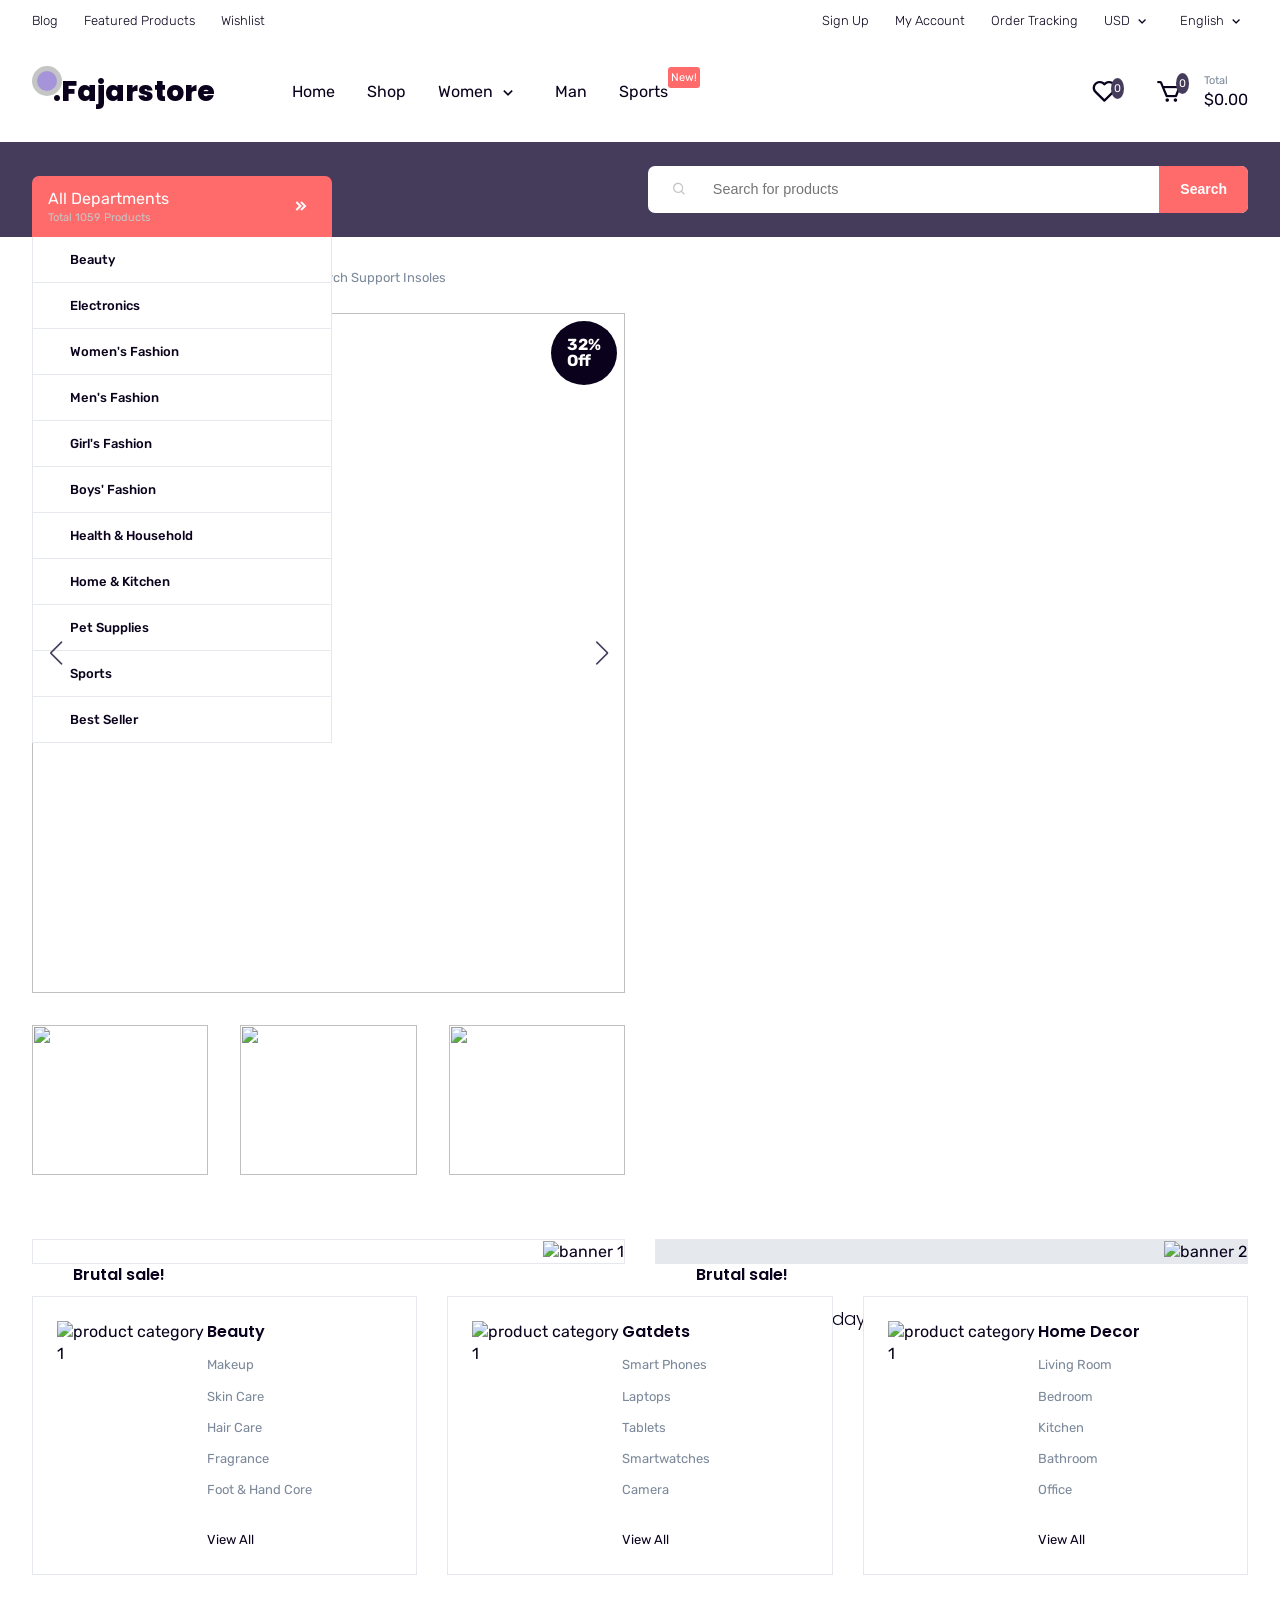
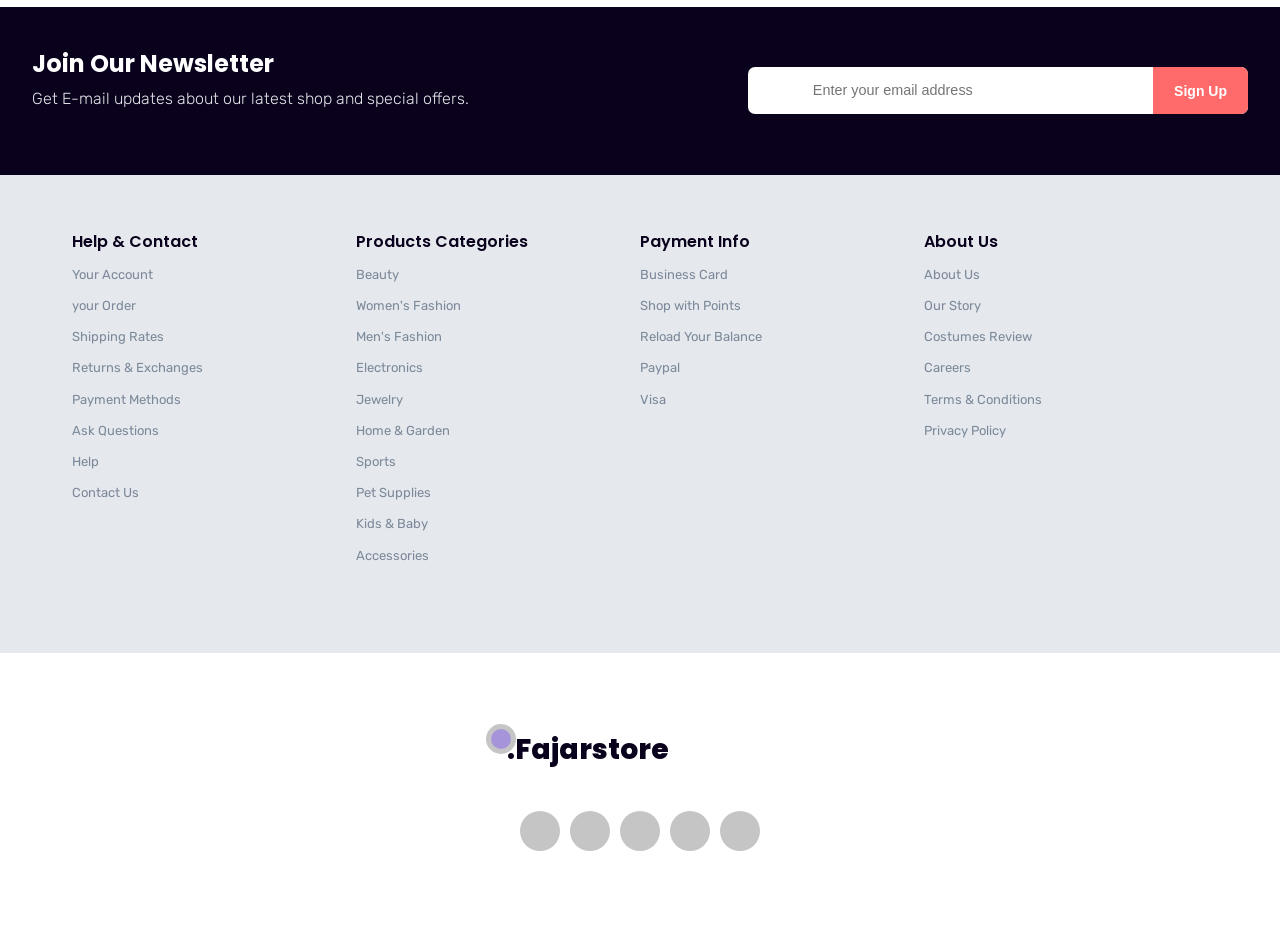
==== commit ede6722d: "feat(breadcrumb): add breadcrumb section using fslightbox library" ====
--- a/index.html
+++ b/index.html
@@ -448,906 +448,77 @@
 
         <!-- Main -->
         <main>
-            <!-- Slider -->
-            <div class="slider">
+
+
+            <div class="single-product">
                 <div class="container">
                     <div class="wrapper">
-                        <div class="swiper mySwiper">
-                            <div class="swiper-wrapper">
-                                <div class="swiper-slide">
-                                    <div class="item">
-                                        <div class="image object-cover">
-                                            <img src="images/assets/slider/slider0.jpg" alt="gambar sepatu">
-                                        </div>
-                                        <div class="text-content flexcol">
-                                            <h4>Shoes Fashion</h4>
-                                            <h2><span>Come and Get it!</span><br><span>Brand New Shoes</span></h2>
-                                            <a href="#" class="primary-button">Shop Now</a>
-                                        </div>
-                                    </div>
-                                </div>
-                                <div class="swiper-slide">
-                                    <div class="item">
-                                        <div class="image object-cover">
-                                            <img src="images/assets/slider/slider1.jpg" alt="gambar sepatu">
-                                        </div>
-                                        <div class="text-content flexcol">
-                                            <h4>Quick Offer</h4>
-                                            <h2><span>Fit Your Wardrobe</span><br><span>with luxurytems</span></h2>
-                                            <a href="#" class="primary-button">Shop Now</a>
-                                        </div>
-                                    </div>
-                                </div>
-                                <div class="swiper-slide">
-                                    <div class="item">
-                                        <div class="image object-cover">
-                                            <img src="images/assets/slider/slider2.jpg" alt="gambar sepatu">
-                                        </div>
-                                        <div class="text-content flexcol">
-                                            <h4>Quick Offer</h4>
-                                            <h2><span>Wooden Minimal Sofa</span><br><span>Extra 20% Off</span></h2>
-                                            <a href="#" class="primary-button">Shop Now</a>
-                                        </div>
-                                    </div>
-                                </div>
-                                <div class="swiper-slide">
-                                    <div class="item">
-                                        <div class="image object-cover">
-                                            <img src="images/assets/slider/slider3.jpg" alt="gambar sepatu">
-                                        </div>
-                                        <div class="text-content flexcol">
-                                            <h4>Best Deals</h4>
-                                            <h2><span>Home Workout</span><br><span>Accessories</span></h2>
-                                            <a href="#" class="primary-button">Shop Now</a>
-                                        </div>
-                                    </div>
-                                </div>
-                            </div>
-                            <div class="swiper-pagination"></div>
-                        </div>
-                    </div>
-                </div>
-            </div>
-            <!-- End Slider -->
-
-            <!-- Brands -->
-            <div class="brands">
-                <div class="container">
-                    <div class="wrapper flexitem">
-                        <div class="item">
-                            <a href="#">
-                                <img src="images/assets/brands/zara.png" alt="gambar brand">
-                            </a>
-                        </div>
-                        <div class="item">
-                            <a href="#">
-                                <img src="images/assets/brands/samsung.png" alt="gambar brand">
-                            </a>
-                        </div>
-                        <div class="item">
-                            <a href="#">
-                                <img src="images/assets/brands/hurley.png" alt="gambar brand">
-                            </a>
-                        </div>
-                        <div class="item">
-                            <a href="#">
-                                <img src="images/assets/brands/oppo.png" alt="gambar brand">
-                            </a>
-                        </div>
-                        <div class="item">
-                            <a href="#">
-                                <img src="images/assets/brands/dng.png" alt="gambar brand">
-                            </a>
-                        </div>
-                        <div class="item">
-                            <a href="#">
-                                <img src="images/assets/brands/asus.png" alt="gambar brand">
-                            </a>
-                        </div>
-                    </div>
-                </div>
-            </div>
-            <!-- End Brands -->
-
-            <!-- Trending -->
-            <div class="trending">
-                <div class="container">
-                    <div class="wrapper">
-                        <div class="sectop flexitem">
-                            <h2><span class="circle"></span><span>Trending Products</span></h2>
-                        </div>
+                        <!-- breadcrumb -->
+                        <div class="breadcrumb">
+                            <div class="flexitem">
+                                <li>Home</li>
+                                <li>Shoes</li>
+                                <li>Men slip On Shoes Casual with Arch Support Insoles</li>
+                            </div>
+                        </div>
+                        <!-- end breadcrumb -->
                         <div class="column">
-                            <div class="flexwrap">
-                                <div class="row products big">
-
-                                    <!-- Product 1 big -->
-                                    <div class="item">
-                                        <div class="offer">
-                                            <p>Offer ends of</p>
-                                            <ul class="flexcenter">
-                                                <li>1</li>
-                                                <li>45</li>
-                                                <li>54</li>
-                                                <li>23</li>
-                                            </ul>
-                                        </div>
-                                        <div class="media">
-                                            <div class="image">
-                                                <a href="#">
-                                                    <img src="images/assets/products/apparel4.jpg" alt="gambar produk">
-                                                </a>
+                            <div class="products one">
+                                <div class="flexwrap">
+                                    <div class="row">
+                                        <div class="item">
+                                            <div class="price">
+                                                <span class="discount">32% <br>Off</span>
                                             </div>
-                                            <div class="hoverable">
-                                                <ul>
-                                                    <li class="active">
-                                                        <a href="#">
-                                                            <i class="ri-heart-line"></i>
-                                                        </a>
+                                            <div class="big-image">
+                                                <div class="big-image-wrap swiper-wrapper">
+                                                    <div class="image-show swiper-slide">
+                                                        <a data-fslightbox href="images/assets/products/shoe1.jpg""> <img
+                                                                src=" images/assets/products/shoe1.jpg" alt=""></a>
+                                                    </div>
+                                                    <div class="image-show swiper-slide">
+                                                        <a data-fslightbox href="images/assets/products/shoe1-1.jpg">
+                                                            <img src="images/assets/products/shoe1-1.jpg" alt=""></a>
+                                                    </div>
+                                                    <div class="image-show swiper-slide">
+                                                        <a data-fslightbox href="images/assets/products/shoe1-2.jpg">
+                                                            <img src="images/assets/products/shoe1-2.jpg" alt=""></a>
+                                                    </div>
+                                                    <div class="image-show swiper-slide">
+                                                        <a data-fslightbox href="images/assets/products/shoe1-3.jpg">
+                                                            <img src="images/assets/products/shoe1-3.jpg" alt=""></a>
+                                                    </div>
+                                                </div>
+                                                <div class="swiper-button-next"></div>
+                                                <div class="swiper-button-prev"></div>
+                                            </div>
+                                            <div thumbSlider="" class="small-image">
+                                                <ul class="small-image-show flexitem swiper-wrapper">
+                                                    <li class="thumbnail-image swiper-slide">
+                                                        <img src="images/assets/products/shoe1.jpg" alt="">
                                                     </li>
-                                                    <li>
-                                                        <a href="#">
-                                                            <i class="ri-eye-line"></i>
-                                                        </a>
+                                                    <li class="thumbnail-image swiper-slide">
+                                                        <img src="images/assets/products/shoe1-1.jpg" alt="">
                                                     </li>
-                                                    <li>
-                                                        <a href="#">
-                                                            <i class="ri-shopping-cart-line"></i>
-                                                        </a>
+                                                    <li class="thumbnail-image swiper-slide">
+                                                        <img src="images/assets/products/shoe1-2.jpg" alt="">
+                                                    </li>
+                                                    <li class="thumbnail-image swiper-slide">
+                                                        <img src="images/assets/products/shoe1-3.jpg" alt="">
                                                     </li>
                                                 </ul>
                                             </div>
-                                            <div class="discount circle flexcenter"><span>30%</span></div>
-                                        </div>
-                                        <div class="content">
-                                            <div class="rating">
-                                                <div class="start"></div>
-                                                <span class="mini-text">2,462</span>
-                                            </div>
-                                            <h3 class="main-links"><a href="#">Happy Sailed Women's Summer Boho
-                                                    Floral</a></h3>
-                                            <div class="price">
-                                                <span class="current">$19.99</span>
-                                                <span class="normal mini-text">$29.99</span>
-                                            </div>
-                                            <div class="stock mini-text">
-                                                <div class="qty">
-                                                    <span>Stock : <strong class="qty-available">150</strong></span>
-                                                    <span>Sold : <strong class="qty-sold">2,465</strong></span>
-                                                </div>
-                                                <div class="bar">
-                                                    <div class="available"></div>
-                                                </div>
-                                            </div>
                                         </div>
                                     </div>
-                                </div>
-
-                                <!-- Product mini left -->
-                                <!-- Product mini 1 -->
-                                <div class="row products mini">
-                                    <div class="item">
-                                        <div class="media">
-                                            <div class="thumbnail object-cover">
-                                                <a href="#">
-                                                    <img src="images/assets/products/apparel3.jpg" alt="gambar produk">
-                                                </a>
-                                            </div>
-                                            <div class="hoverable">
-                                                <ul>
-                                                    <li class="active">
-                                                        <a href="#">
-                                                            <i class="ri-heart-line"></i>
-                                                        </a>
-                                                    </li>
-                                                    <li>
-                                                        <a href="#">
-                                                            <i class="ri-eye-line"></i>
-                                                        </a>
-                                                    </li>
-                                                    <li>
-                                                        <a href="#">
-                                                            <i class="ri-shopping-cart-line"></i>
-                                                        </a>
-                                                    </li>
-                                                </ul>
-                                            </div>
-                                            <div class="discount circle flexcenter"><span>31%</span></div>
-                                        </div>
-                                        <div class="content">
-                                            <h3 class="main-links"><a href="#">Black Women's Coat Dress</a></h3>
-                                            <div class="rating">
-                                                <div class="start"></div>
-                                                <span class="mini-text">2,462</span>
-                                            </div>
-                                            <div class="price">
-                                                <span class="current">$19.99</span>
-                                                <span class="normal mini-text">$29.99</span>
-                                            </div>
-                                            <div class="mini-text">
-                                                <p>3422 Sold</p>
-                                                <p>Free Shipping</p>
-                                            </div>
-                                        </div>
+                                    <div class="row">
+                                        <div class="item"></div>
                                     </div>
-
-                                    <!-- Product mini 2 -->
-                                    <div class="item">
-                                        <div class="media">
-                                            <div class="thumbnail object-cover">
-                                                <a href="#">
-                                                    <img src="images/assets/products/apparel1.jpg" alt="gambar produk">
-                                                </a>
-                                            </div>
-                                            <div class="hoverable">
-                                                <ul>
-                                                    <li class="active">
-                                                        <a href="#">
-                                                            <i class="ri-heart-line"></i>
-                                                        </a>
-                                                    </li>
-                                                    <li>
-                                                        <a href="#">
-                                                            <i class="ri-eye-line"></i>
-                                                        </a>
-                                                    </li>
-                                                    <li>
-                                                        <a href="#">
-                                                            <i class="ri-shopping-cart-line"></i>
-                                                        </a>
-                                                    </li>
-                                                </ul>
-                                            </div>
-                                            <div class="discount circle flexcenter"><span>25%</span></div>
-                                        </div>
-                                        <div class="content">
-                                            <h3 class="main-links"><a href="#">Under Armour Men's Tech</a></h3>
-                                            <div class="rating">
-                                                <div class="start"></div>
-                                                <span class="mini-text">3,462</span>
-                                            </div>
-                                            <div class="price">
-                                                <span class="current">$20.99</span>
-                                                <span class="normal mini-text">$42.99</span>
-                                            </div>
-                                            <div class="mini-text">
-                                                <p>3422 Sold</p>
-                                                <p>Free Shipping</p>
-                                                <p class="stock-danger">Stock: 10 left!</p>
-                                            </div>
-                                        </div>
-                                    </div>
-
-                                    <!-- Product mini 3 -->
-                                    <div class="item">
-                                        <div class="media">
-                                            <div class="thumbnail object-cover">
-                                                <a href="#">
-                                                    <img src="images/assets/products/home1.jpg" alt="gambar produk">
-                                                </a>
-                                            </div>
-                                            <div class="hoverable">
-                                                <ul>
-                                                    <li class="active">
-                                                        <a href="#">
-                                                            <i class="ri-heart-line"></i>
-                                                        </a>
-                                                    </li>
-                                                    <li>
-                                                        <a href="#">
-                                                            <i class="ri-eye-line"></i>
-                                                        </a>
-                                                    </li>
-                                                    <li>
-                                                        <a href="#">
-                                                            <i class="ri-shopping-cart-line"></i>
-                                                        </a>
-                                                    </li>
-                                                </ul>
-                                            </div>
-                                            <div class="discount circle flexcenter"><span>20%</span></div>
-                                        </div>
-                                        <div class="content">
-                                            <h3 class="main-links"><a href="#">Vonanda Velvet Sofa Couch</a></h3>
-                                            <div class="rating">
-                                                <div class="start"></div>
-                                                <span class="mini-text">1,262</span>
-                                            </div>
-                                            <div class="price">
-                                                <span class="current">$419.99</span>
-                                                <span class="normal mini-text">$529.99</span>
-                                            </div>
-                                            <div class="mini-text">
-                                                <p>5,631 Sold</p>
-                                                <p>Free Shipping</p>
-                                            </div>
-                                        </div>
-                                    </div>
-
-                                    <!-- Product mini 4 -->
-                                    <div class="item">
-                                        <div class="media">
-                                            <div class="thumbnail object-cover">
-                                                <a href="#">
-                                                    <img src="images/assets/products/electronic3.jpg"
-                                                        alt="gambar produk">
-                                                </a>
-                                            </div>
-                                            <div class="hoverable">
-                                                <ul>
-                                                    <li class="active">
-                                                        <a href="#">
-                                                            <i class="ri-heart-line"></i>
-                                                        </a>
-                                                    </li>
-                                                    <li>
-                                                        <a href="#">
-                                                            <i class="ri-eye-line"></i>
-                                                        </a>
-                                                    </li>
-                                                    <li>
-                                                        <a href="#">
-                                                            <i class="ri-shopping-cart-line"></i>
-                                                        </a>
-                                                    </li>
-                                                </ul>
-                                            </div>
-                                            <div class="discount circle flexcenter"><span>24%</span></div>
-                                        </div>
-                                        <div class="content">
-                                            <h3 class="main-links"><a href="#">Wireless Bluetooth Earbuds</a></h3>
-                                            <div class="rating">
-                                                <div class="start"></div>
-                                                <span class="mini-text">4,734</span>
-                                            </div>
-                                            <div class="price">
-                                                <span class="current">$86.99</span>
-                                                <span class="normal mini-text">$119.99</span>
-                                            </div>
-                                            <div class="mini-text">
-                                                <p>12,462 Sold</p>
-                                                <p>Free Shipping</p>
-                                            </div>
-                                        </div>
-                                    </div>
-                                </div>
-
-                                <!-- Product mini right -->
-                                <!-- Product mini 1 -->
-                                <div class="row products mini">
-                                    <div class="item">
-                                        <div class="media">
-                                            <div class="thumbnail object-cover">
-                                                <a href="#">
-                                                    <img src="images/assets/products/shoe1.jpg" alt="gambar produk">
-                                                </a>
-                                            </div>
-                                            <div class="hoverable">
-                                                <ul>
-                                                    <li class="active">
-                                                        <a href="#">
-                                                            <i class="ri-heart-line"></i>
-                                                        </a>
-                                                    </li>
-                                                    <li>
-                                                        <a href="#">
-                                                            <i class="ri-eye-line"></i>
-                                                        </a>
-                                                    </li>
-                                                    <li>
-                                                        <a href="#">
-                                                            <i class="ri-shopping-cart-line"></i>
-                                                        </a>
-                                                    </li>
-                                                </ul>
-                                            </div>
-                                            <div class="discount circle flexcenter"><span>31%</span></div>
-                                        </div>
-                                        <div class="content">
-                                            <h3 class="main-links"><a href="#">Men Slip On Shoes Casual with Arch
-                                                    Support Insoles</a></h3>
-                                            <div class="rating">
-                                                <div class="start"></div>
-                                                <span class="mini-text">2,462</span>
-                                            </div>
-                                            <div class="price">
-                                                <span class="current">$19.99</span>
-                                                <span class="normal mini-text">$29.99</span>
-                                            </div>
-                                            <div class="mini-text">
-                                                <p>3422 Sold</p>
-                                                <p>Free Shipping</p>
-                                            </div>
-                                        </div>
-                                    </div>
-
-                                    <!-- Product mini 2 -->
-                                    <div class="item">
-                                        <div class="media">
-                                            <div class="thumbnail object-cover">
-                                                <a href="#">
-                                                    <img src="images/assets/products/apparel2.jpg" alt="gambar produk">
-                                                </a>
-                                            </div>
-                                            <div class="hoverable">
-                                                <ul>
-                                                    <li class="active">
-                                                        <a href="#">
-                                                            <i class="ri-heart-line"></i>
-                                                        </a>
-                                                    </li>
-                                                    <li>
-                                                        <a href="#">
-                                                            <i class="ri-eye-line"></i>
-                                                        </a>
-                                                    </li>
-                                                    <li>
-                                                        <a href="#">
-                                                            <i class="ri-shopping-cart-line"></i>
-                                                        </a>
-                                                    </li>
-                                                </ul>
-                                            </div>
-                                            <div class="discount circle flexcenter"><span>28%</span></div>
-                                        </div>
-                                        <div class="content">
-                                            <h3 class="main-links"><a href="#">Women's Lightweight Knit Jacket</a></h3>
-                                            <div class="rating">
-                                                <div class="start"></div>
-                                                <span class="mini-text">1,462</span>
-                                            </div>
-                                            <div class="price">
-                                                <span class="current">$37.42</span>
-                                                <span class="normal mini-text">$52.99</span>
-                                            </div>
-                                            <div class="mini-text">
-                                                <p>2,742 Sold</p>
-                                                <p>Free Shipping</p>
-                                            </div>
-
-                                        </div>
-                                    </div>
-
-                                    <!-- Product mini 3 -->
-                                    <div class="item">
-                                        <div class="media">
-                                            <div class="thumbnail object-cover">
-                                                <a href="#">
-                                                    <img src="images/assets/products/home2.jpg" alt="gambar produk">
-                                                </a>
-                                            </div>
-                                            <div class="hoverable">
-                                                <ul>
-                                                    <li class="active">
-                                                        <a href="#">
-                                                            <i class="ri-heart-line"></i>
-                                                        </a>
-                                                    </li>
-                                                    <li>
-                                                        <a href="#">
-                                                            <i class="ri-eye-line"></i>
-                                                        </a>
-                                                    </li>
-                                                    <li>
-                                                        <a href="#">
-                                                            <i class="ri-shopping-cart-line"></i>
-                                                        </a>
-                                                    </li>
-                                                </ul>
-                                            </div>
-                                            <div class="discount circle flexcenter"><span>30%</span></div>
-                                        </div>
-                                        <div class="content">
-                                            <h3 class="main-links"><a href="#">Dimmable Celling Light Modern</a></h3>
-                                            <div class="rating">
-                                                <div class="start"></div>
-                                                <span class="mini-text">4,2429</span>
-                                            </div>
-                                            <div class="price">
-                                                <span class="current">$219.42</span>
-                                                <span class="normal mini-text">$319.99</span>
-                                            </div>
-                                            <div class="mini-text">
-                                                <p>12,462 Sold</p>
-                                                <p>Free Shipping</p>
-                                            </div>
-                                        </div>
-                                    </div>
-
-                                    <!-- Product mini 4 -->
-                                    <div class="item">
-                                        <div class="media">
-                                            <div class="thumbnail object-cover">
-                                                <a href="#">
-                                                    <img src="images/assets/products/home3.jpg" alt="gambar produk">
-                                                </a>
-                                            </div>
-                                            <div class="hoverable">
-                                                <ul>
-                                                    <li class="active">
-                                                        <a href="#">
-                                                            <i class="ri-heart-line"></i>
-                                                        </a>
-                                                    </li>
-                                                    <li>
-                                                        <a href="#">
-                                                            <i class="ri-eye-line"></i>
-                                                        </a>
-                                                    </li>
-                                                    <li>
-                                                        <a href="#">
-                                                            <i class="ri-shopping-cart-line"></i>
-                                                        </a>
-                                                    </li>
-                                                </ul>
-                                            </div>
-                                            <div class="discount circle flexcenter"><span>20%</span></div>
-                                        </div>
-                                        <div class="content">
-                                            <h3 class="main-links"><a href="#">Modern Stroge Cabinet With Decorative</a>
-                                            </h3>
-                                            <div class="rating">
-                                                <div class="start"></div>
-                                                <span class="mini-text">3,795</span>
-                                            </div>
-                                            <div class="price">
-                                                <span class="current">$120.42</span>
-                                                <span class="normal mini-text">$159.99</span>
-                                            </div>
-                                            <div class="mini-text">
-                                                <p>2,582 Sold</p>
-                                                <p>Free Shipping</p>
-                                            </div>
-                                        </div>
-                                    </div>
                                 </div>
                             </div>
                         </div>
                     </div>
                 </div>
             </div>
-            <!-- End Trending -->
-
-            <!-- Featured -->
-            <div class="featured">
-                <div class="container">
-                    <div class="wrapper">
-                        <div class="column">
-                            <div class="sectop flexitem">
-                                <h2><span class="circle"></span><span>Featured Products</span></h2>
-                                <div class="second-links">
-                                    <a href="#" class="view-all">View all<span class="i ri-arrow-right-line"></span></a>
-                                </div>
-                            </div>
-                            <div class="products main flexwrap">
-                                <!-- Featured item 1 -->
-                                <div class="item">
-                                    <div class="media">
-                                        <div class="thumbnail object-cover">
-                                            <a href="#">
-                                                <img src="images/assets/products/apparel1.jpg" alt="gambar produk">
-                                            </a>
-                                        </div>
-                                        <div class="hoverable">
-                                            <ul>
-                                                <li class="active">
-                                                    <a href="#"><i class="ri-heart-line"></i></a>
-                                                </li>
-                                                <li>
-                                                    <a href="#"><i class="ri-eye-line"></i></a>
-                                                </li>
-                                                <li>
-                                                    <a href="#"><i class="ri-shopping-cart-line"></i></a>
-                                                </li>
-                                            </ul>
-                                        </div>
-                                        <div class="discount circle flexcenter"><span>20%</span></div>
-                                    </div>
-                                    <div class="content">
-                                        <div class="rating">
-                                            <div class="start"></div>
-                                            <span class="mini-text">1,952</span>
-                                        </div>
-                                        <h3><a href="#">Under Armour Men's Tech</a></h3>
-                                        <div class="price">
-                                            <span class="current">$19.99</span>
-                                            <span class="normal mini-text">$29.99</span>
-                                        </div>
-                                    </div>
-                                </div>
-                                <!-- Featured item 2 -->
-                                <div class="item">
-                                    <div class="media">
-                                        <div class="thumbnail object-cover">
-                                            <a href="#">
-                                                <img src="images/assets/products/apparel2.jpg" alt="gambar produk">
-                                            </a>
-                                        </div>
-                                        <div class="hoverable">
-                                            <ul>
-                                                <li class="active">
-                                                    <a href="#"><i class="ri-heart-line"></i></a>
-                                                </li>
-                                                <li>
-                                                    <a href="#"><i class="ri-eye-line"></i></a>
-                                                </li>
-                                                <li>
-                                                    <a href="#"><i class="ri-shopping-cart-line"></i></a>
-                                                </li>
-                                            </ul>
-                                        </div>
-                                        <div class="discount circle flexcenter"><span>26%</span></div>
-                                    </div>
-                                    <div class="content">
-                                        <div class="rating">
-                                            <div class="start"></div>
-                                            <span class="mini-text">1,952</span>
-                                        </div>
-                                        <h3><a href="#">Women's Lightweight Knit Jacket</a></h3>
-                                        <div class="price">
-                                            <span class="current">$19.99</span>
-                                            <span class="normal mini-text">$29.99</span>
-                                        </div>
-                                        <div class="footer">
-                                            <ul class="mini-text">
-                                                <li>Polyester, Cotton</li>
-                                                <li>Pull on closure</li>
-                                                <li>Fashion Personality</li>
-                                            </ul>
-                                        </div>
-                                    </div>
-                                </div>
-                                <!-- Featured item 3 -->
-                                <div class="item">
-                                    <div class="media">
-                                        <div class="thumbnail object-cover">
-                                            <a href="#">
-                                                <img src="images/assets/products/apparel3.jpg" alt="gambar produk">
-                                            </a>
-                                        </div>
-                                        <div class="hoverable">
-                                            <ul>
-                                                <li class="active">
-                                                    <a href="#"><i class="ri-heart-line"></i></a>
-                                                </li>
-                                                <li>
-                                                    <a href="#"><i class="ri-eye-line"></i></a>
-                                                </li>
-                                                <li>
-                                                    <a href="#"><i class="ri-shopping-cart-line"></i></a>
-                                                </li>
-                                            </ul>
-                                        </div>
-                                        <div class="discount circle flexcenter"><span>30%</span></div>
-                                    </div>
-                                    <div class="content">
-                                        <div class="rating">
-                                            <div class="start"></div>
-                                            <span class="mini-text">1,952</span>
-                                        </div>
-                                        <h3><a href="#">Happy Sailed Women's Summer Boho Floral</a></h3>
-                                        <div class="price">
-                                            <span class="current">$19.99</span>
-                                            <span class="normal mini-text">$29.99</span>
-                                        </div>
-                                        <div class="footer">
-                                            <ul class="mini-text">
-                                                <li>65% Polyester, 35% Cotton</li>
-                                                <li>Impermeable</li>
-                                                <li>Machine Wash</li>
-                                            </ul>
-                                        </div>
-                                    </div>
-                                </div>
-                                <!-- Featured item 4 -->
-                                <div class="item">
-                                    <div class="media">
-                                        <div class="thumbnail object-cover">
-                                            <a href="#">
-                                                <img src="images/assets/products/apparel4.jpg" alt="gambar produk">
-                                            </a>
-                                        </div>
-                                        <div class="hoverable">
-                                            <ul>
-                                                <li class="active">
-                                                    <a href="#"><i class="ri-heart-line"></i></a>
-                                                </li>
-                                                <li>
-                                                    <a href="#"><i class="ri-eye-line"></i></a>
-                                                </li>
-                                                <li>
-                                                    <a href="#"><i class="ri-shopping-cart-line"></i></a>
-                                                </li>
-                                            </ul>
-                                        </div>
-                                        <div class="discount circle flexcenter"><span>20%</span></div>
-                                    </div>
-                                    <div class="content">
-                                        <div class="rating">
-                                            <div class="start"></div>
-                                            <span class="mini-text">1,952</span>
-                                        </div>
-                                        <h3><a href="#">Happy Sailed Women's Summer Boho Floral</a></h3>
-                                        <div class="price">
-                                            <span class="current">$19.99</span>
-                                            <span class="normal mini-text">$29.99</span>
-                                        </div>
-                                        <div class="footer">
-                                            <ul class="mini-text">
-                                                <li>95% Rayon, 5% Spandex</li>
-                                                <li>Flowy and Breathable</li>
-                                                <li>Perfect for Summer</li>
-                                            </ul>
-                                        </div>
-                                    </div>
-                                </div>
-                                <!-- Featured item 5 -->
-                                <div class="item">
-                                    <div class="media">
-                                        <div class="thumbnail object-cover">
-                                            <a href="#">
-                                                <img src="images/assets/products/shoe2.jpg" alt="gambar produk">
-                                            </a>
-                                        </div>
-                                        <div class="hoverable">
-                                            <ul>
-                                                <li class="active">
-                                                    <a href="#"><i class="ri-heart-line"></i></a>
-                                                </li>
-                                                <li>
-                                                    <a href="#"><i class="ri-eye-line"></i></a>
-                                                </li>
-                                                <li>
-                                                    <a href="#"><i class="ri-shopping-cart-line"></i></a>
-                                                </li>
-                                            </ul>
-                                        </div>
-                                        <div class="discount circle flexcenter"><span>20%</span></div>
-                                    </div>
-                                    <div class="content">
-                                        <div class="rating">
-                                            <div class="start"></div>
-                                            <span class="mini-text">1,952</span>
-                                        </div>
-                                        <h3><a href="#">Happy Sailed Women's Summer Boho Floral</a></h3>
-                                        <div class="price">
-                                            <span class="current">$19.99</span>
-                                            <span class="normal mini-text">$29.99</span>
-                                        </div>
-                                        <div class="footer">
-                                            <ul class="mini-text">
-                                                <li>Casual Comfort Design</li>
-                                                <li>Breathable Mesh Upper</li>
-                                                <li>Lightweight Construction</li>
-                                            </ul>
-                                        </div>
-                                    </div>
-                                </div>
-                                <!-- Featured item 6 -->
-                                <div class="item">
-                                    <div class="media">
-                                        <div class="thumbnail object-cover">
-                                            <a href="#">
-                                                <img src="images/assets/products/shoe1.jpg" alt="gambar produk">
-                                            </a>
-                                        </div>
-                                        <div class="hoverable">
-                                            <ul>
-                                                <li class="active">
-                                                    <a href="#"><i class="ri-heart-line"></i></a>
-                                                </li>
-                                                <li>
-                                                    <a href="#"><i class="ri-eye-line"></i></a>
-                                                </li>
-                                                <li>
-                                                    <a href="#"><i class="ri-shopping-cart-line"></i></a>
-                                                </li>
-                                            </ul>
-                                        </div>
-                                        <div class="discount circle flexcenter"><span>20%</span></div>
-                                    </div>
-                                    <div class="content">
-                                        <div class="rating">
-                                            <div class="start"></div>
-                                            <span class="mini-text">1,952</span>
-                                        </div>
-                                        <h3><a href="#">Happy Sailed Women's Summer Boho Floral</a></h3>
-                                        <div class="price">
-                                            <span class="current">$19.99</span>
-                                            <span class="normal mini-text">$29.99</span>
-                                        </div>
-                                    </div>
-                                </div>
-
-                                <!-- Featured item 7 -->
-                                <div class="item">
-                                    <div class="media">
-                                        <div class="thumbnail object-cover">
-                                            <a href="#">
-                                                <img src="images/assets/products/shoe3.jpg" alt="gambar produk">
-                                            </a>
-                                        </div>
-                                        <div class="hoverable">
-                                            <ul>
-                                                <li class="active">
-                                                    <a href="#"><i class="ri-heart-line"></i></a>
-                                                </li>
-                                                <li>
-                                                    <a href="#"><i class="ri-eye-line"></i></a>
-                                                </li>
-                                                <li>
-                                                    <a href="#"><i class="ri-shopping-cart-line"></i></a>
-                                                </li>
-                                            </ul>
-                                        </div>
-                                        <div class="discount circle flexcenter"><span>20%</span></div>
-                                    </div>
-                                    <div class="content">
-                                        <div class="rating">
-                                            <div class="start"></div>
-                                            <span class="mini-text">1,952</span>
-                                        </div>
-                                        <h3><a href="#">Happy Sailed Women's Summer Boho Floral</a></h3>
-                                        <div class="price">
-                                            <span class="current">$19.99</span>
-                                            <span class="normal mini-text">$29.99</span>
-                                        </div>
-                                        <div class="footer">
-                                            <ul class="mini-text">
-                                                <li>Casual Comfort Design</li>
-                                                <li>Breathable Mesh Upper</li>
-                                                <li>Lightweight Construction</li>
-                                            </ul>
-                                        </div>
-                                    </div>
-                                </div>
-                                <!-- Featured item 8 -->
-                                <div class="item">
-                                    <div class="media">
-                                        <div class="thumbnail object-cover">
-                                            <a href="#">
-                                                <img src="images/assets/products/shoe4.jpg" alt="gambar produk">
-                                            </a>
-                                        </div>
-                                        <div class="hoverable">
-                                            <ul>
-                                                <li class="active">
-                                                    <a href="#"><i class="ri-heart-line"></i></a>
-                                                </li>
-                                                <li>
-                                                    <a href="#"><i class="ri-eye-line"></i></a>
-                                                </li>
-                                                <li>
-                                                    <a href="#"><i class="ri-shopping-cart-line"></i></a>
-                                                </li>
-                                            </ul>
-                                        </div>
-                                        <div class="discount circle flexcenter"><span>20%</span></div>
-                                    </div>
-                                    <div class="content">
-                                        <div class="rating">
-                                            <div class="start"></div>
-                                            <span class="mini-text">1,952</span>
-                                        </div>
-                                        <h3><a href="#">Happy Sailed Women's Summer Boho Floral</a></h3>
-                                        <div class="price">
-                                            <span class="current">$19.99</span>
-                                            <span class="normal mini-text">$29.99</span>
-                                        </div>
-                                        <div class="footer">
-                                            <ul class="mini-text">
-                                                <li>Casual Comfort Design</li>
-                                                <li>Breathable Mesh Upper</li>
-                                                <li>Lightweight Construction</li>
-                                            </ul>
-                                        </div>
-                                    </div>
-                                </div>
-                            </div>
-                        </div>
-                    </div>
-                </div>
-            </div>
-            <!-- End Featured -->
 
             <!-- Banners -->
             <div class="banners">
@@ -1644,6 +815,7 @@
 
 
         <script src="https://cdn.jsdelivr.net/npm/swiper@11/swiper-bundle.min.js"></script>
+        <script src="https://cdnjs.cloudflare.com/ajax/libs/fslightbox/3.4.2/index.js"></script>
         <script src="js/script.js"></script>
 </body>
 
--- a/css/style.css
+++ b/css/style.css
@@ -53,7 +53,8 @@
     color: inherit;
 }
 
-ul {
+ul,
+li {
     list-style: none;
 }
 
@@ -1194,4 +1195,92 @@
 .showmenu .overlay {
     visibility: inherit;
     opacity: 1;
+}
+
+/* Single page */
+/* breadcrumb */
+.breadcrumb {
+    font-size: var(--font-small);
+    margin-bottom: 2em;
+}
+
+.breadcrumb li:not(:last-child)::after {
+    content: '/';
+    padding: 0 0.35em;
+}
+
+.breadcrumb li:last-child {
+    display: block;
+    white-space: nowrap;
+    overflow: hidden;
+    text-overflow: ellipsis;
+    color: var(--light-text-color);
+}
+
+.products.one .item {
+    flex-direction: column;
+}
+
+.products.one .price .discount {
+    font-size: 1em;
+    font-weight: var(--fw7);
+    line-height: 1;
+    position: absolute;
+    top: 0;
+    bottom: auto;
+    padding: 1em;
+    margin: .5em;
+    z-index: 2;
+    background-color: var(--dark-color);
+    color: var(--white-color);
+    border-radius: var(--percent50);
+}
+
+.products.one :where(.big-image, .small-image) {
+    overflow: hidden;
+}
+
+.products.one :where(.big-image, .small-image) img {
+    width: var(--percent100);
+    height: var(--percent100);
+    /* max-width: 100%;
+    max-height: 100%; */
+    object-fit: cover;
+    display: block;
+}
+
+.products.one .big-image {
+    position: relative;
+    margin-bottom: 1em;
+}
+
+.products.one .thumbnail-image {
+    object-fit: cover;
+    position: relative;
+    width: 110px;
+    height: 150px;
+    overflow: hidden;
+    margin: 0 2em 2em 0;
+}
+
+.products :is(.swiper-button-next, .swiper-button-prev) {
+    outline: 0;
+    color: var(--secondary-dark-color);
+    transition: var(--trans-background), transform .3s;
+}
+
+.products .big-image:hover .swiper-button-next {
+    transform: translateX(10);
+}
+
+.products .big-image:hover .swiper-button-prev {
+    transform: translateX(-10);
+}
+
+.products :is(.swiper-button-next, .swiper-button-prev)::after {
+    font-size: 1.5em;
+}
+
+.products .big-image:hover :is(.swiper-button-next, .swiper-button-prev) {
+    background-color: var(--light-bg-color);
 }
--- a/css/breakpoint.css
+++ b/css/breakpoint.css
@@ -3,6 +3,19 @@
     .products.main .item {
         flex: 0 0 50%;
     }
+
+    /* page single */
+    .products.one .big-image {
+        margin-bottom: 2em;
+    }
+
+    .products.one .image-show {
+        height: 680px;
+    }
+
+    .products.one .thumbnail-show {
+        height: 160px;
+    }
 }
 
 @media screen and (min-width: 768px) {
@@ -18,6 +31,11 @@
 
     .products.main .item {
         flex: 0 0 33.3333%;
+    }
+
+    .products.one .row {
+        flex: 0 0 50%;
+        width: 50%;
     }
 }
 
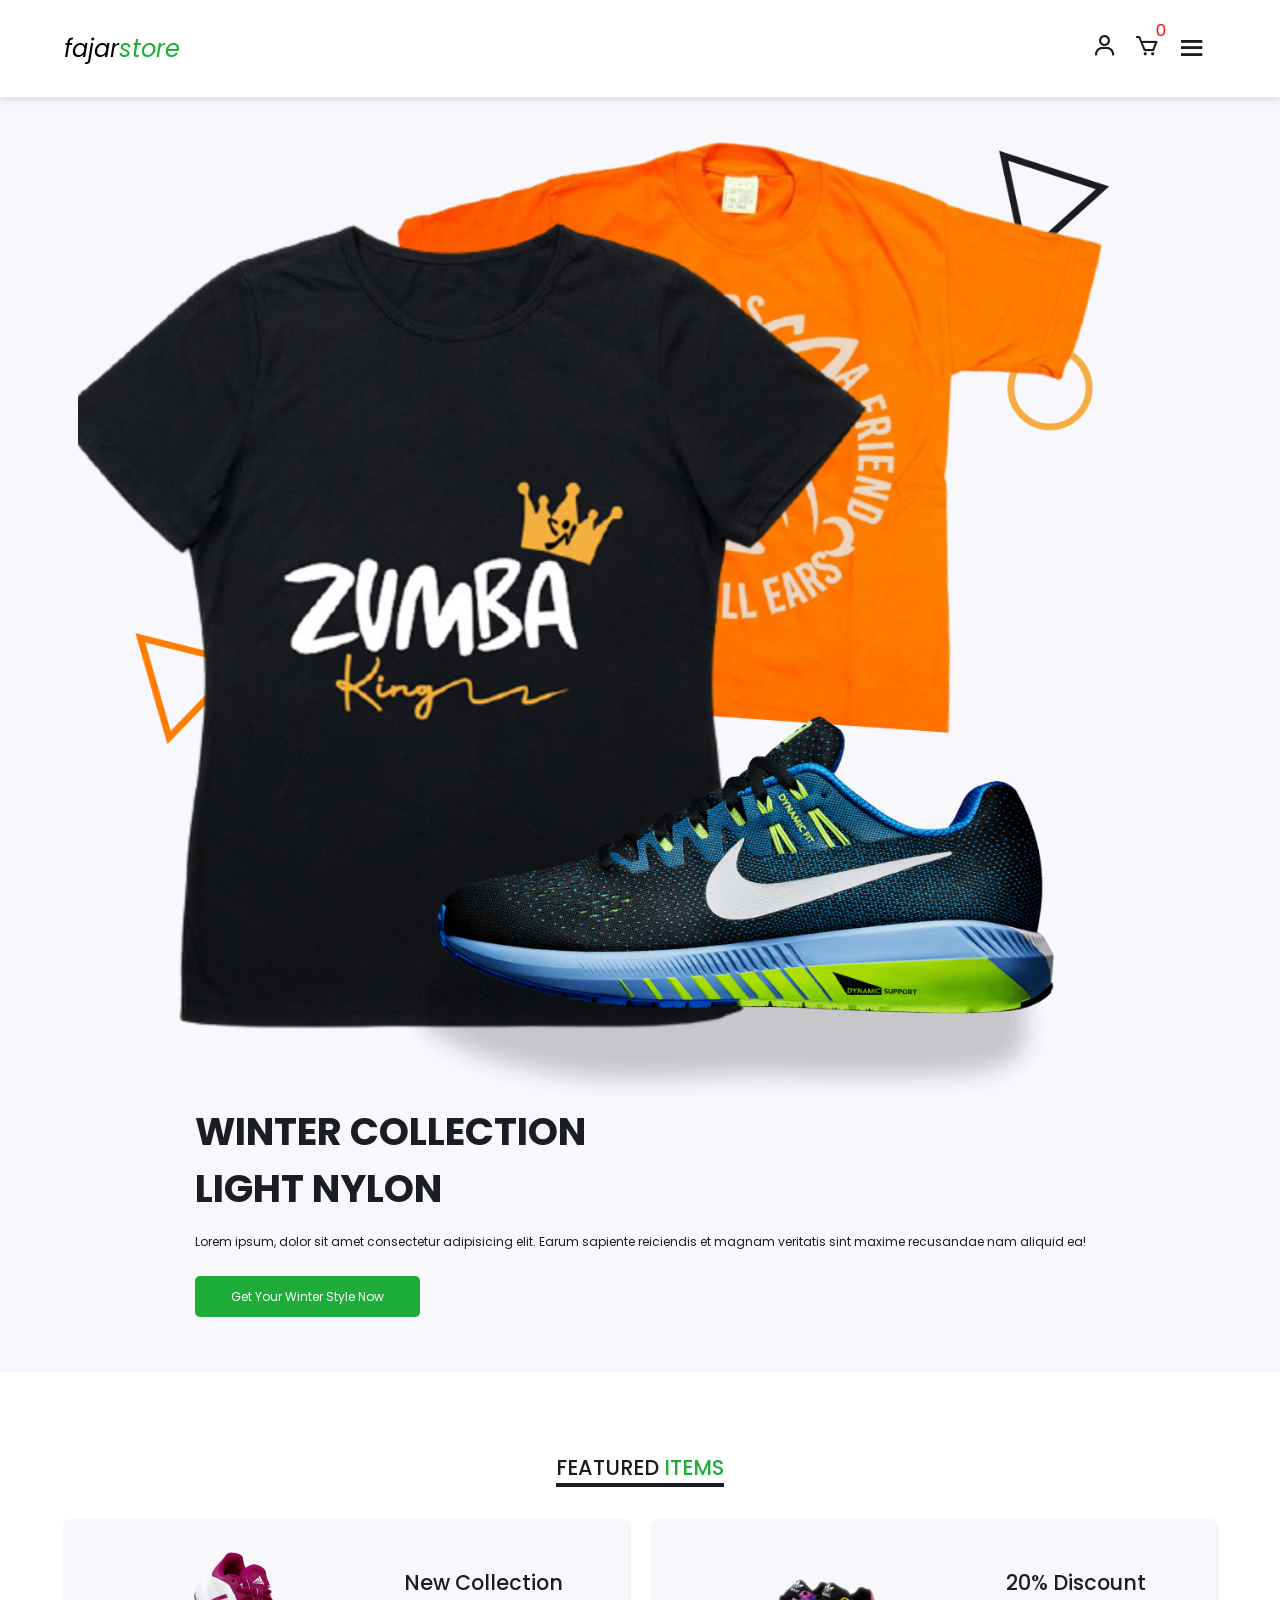
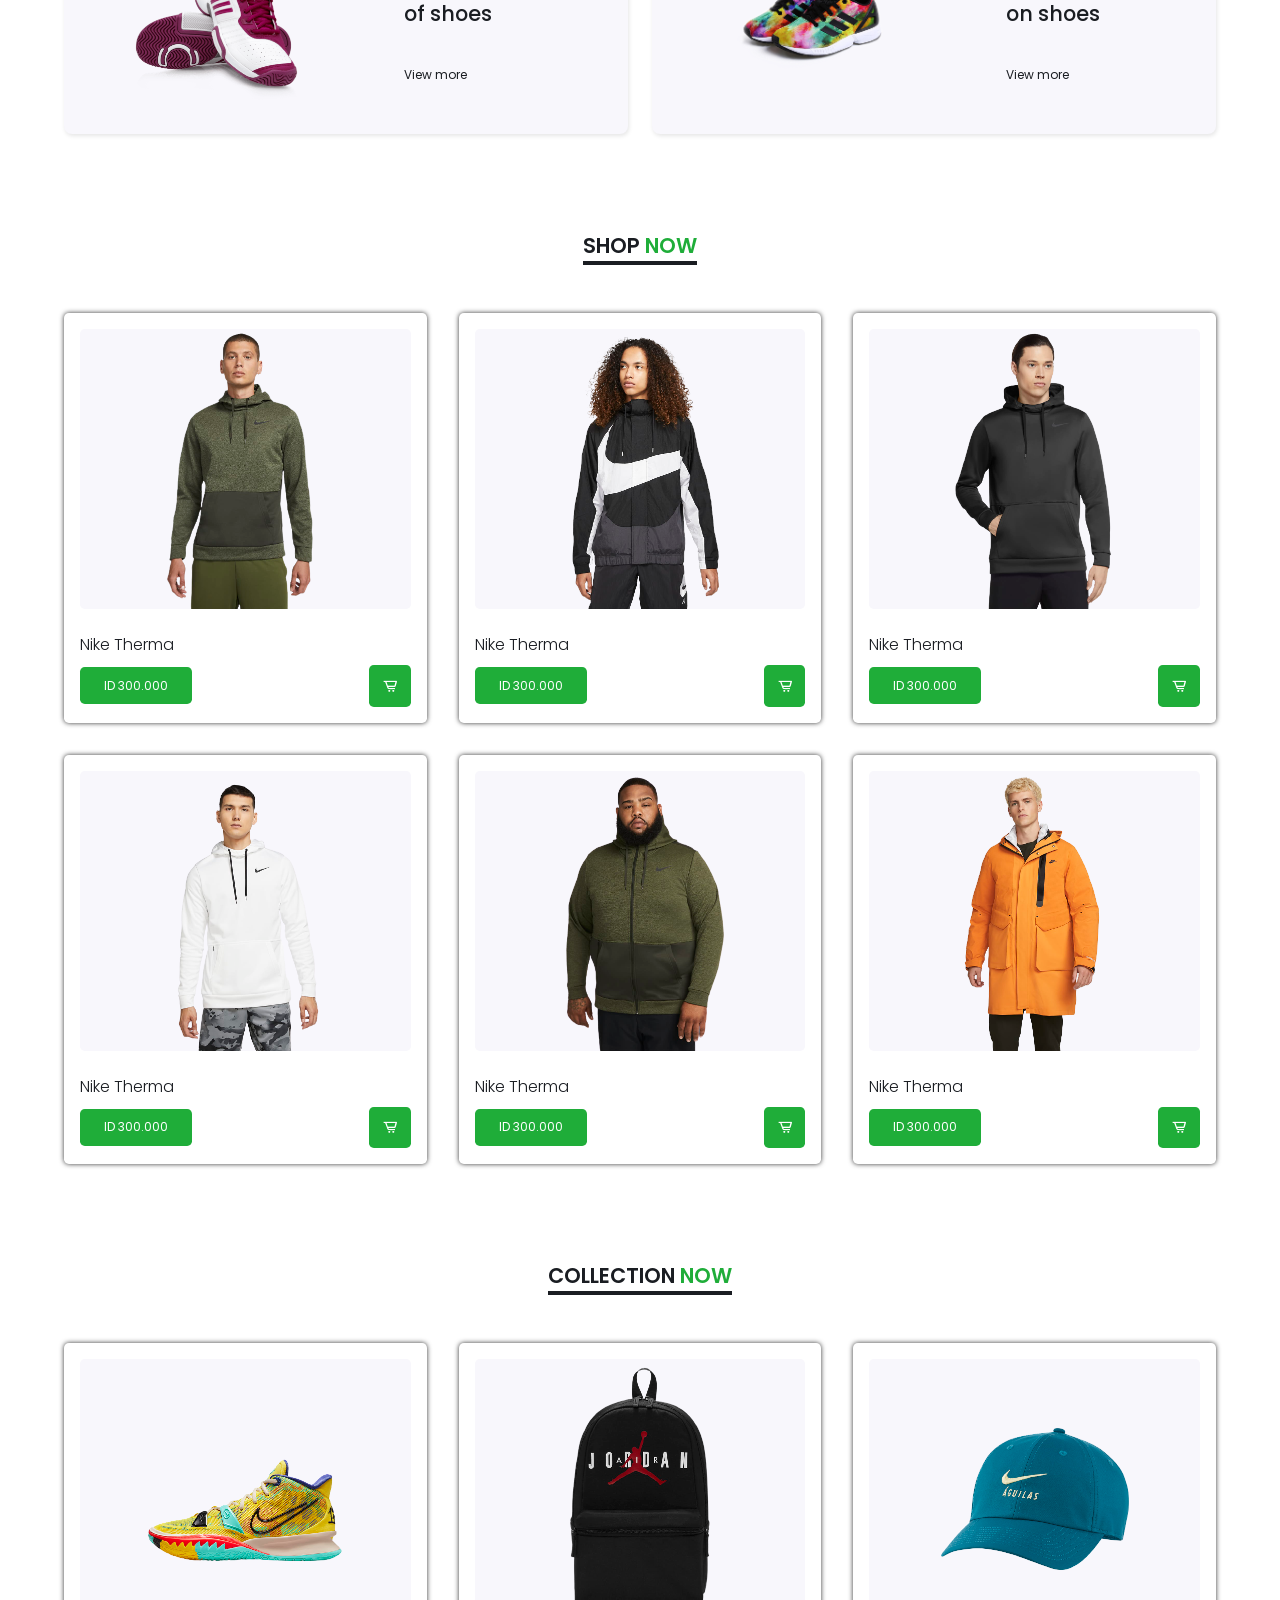
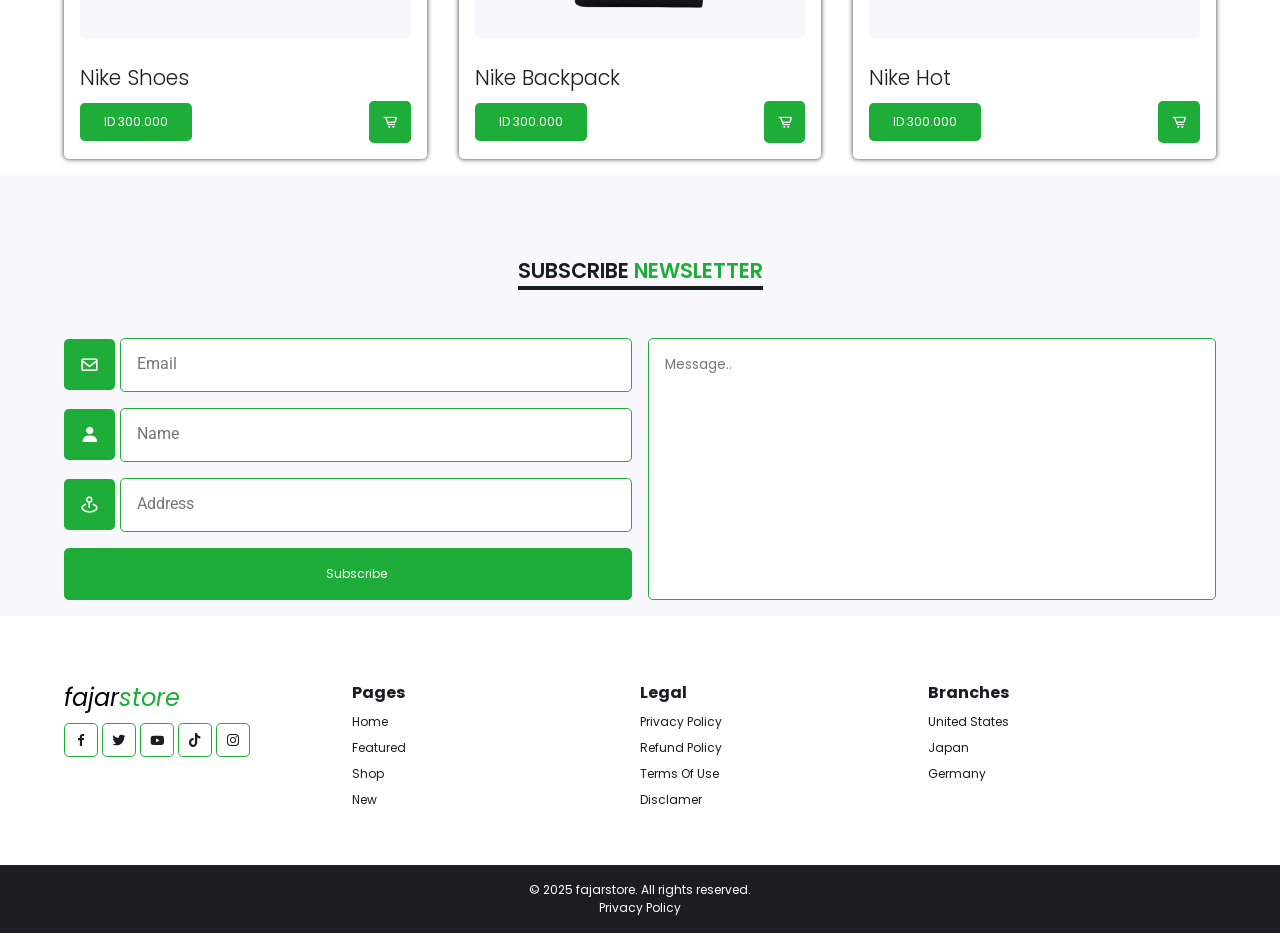
==== commit 49143657: "swap dengan website-commersial-8" ====
--- a/index.html
+++ b/index.html
@@ -2,821 +2,266 @@
 <html lang="en">
 
 <head>
-    <meta charset="UTF-8" />
-    <meta name="viewport" content="width=device-width, initial-scale=1.0" />
-    <title>E-commerce Website</title>
-    <!-- Boxicons -->
+    <meta charset="UTF-8">
+    <meta name="viewport" content="width=device-width, initial-scale=1.0">
+    <title>Fajar Store - Shop for Quality Products at Affordable Prices</title>
+    <meta name="description"
+        content="Belanja online produk berkualitas seperti sepatu, pakaian, dan koleksi musim dingin hanya di Fajar Store. Harga terjangkau dan promosi menarik!">
+
+    <meta name="keywords" content="e-commerce, online shopping, fashion, shoes, winter collection">
+    <!-- Style -->
+    <link rel="stylesheet" href="css/style.css">
+    <!-- Font -->
     <link href='https://unpkg.com/boxicons@2.1.4/css/boxicons.min.css' rel='stylesheet'>
-    <!-- Remixicon -->
-    <link href="https://cdn.jsdelivr.net/npm/remixicon@3.5.0/fonts/remixicon.css" rel="stylesheet">
-    <!-- Swiper -->
-    <link rel="stylesheet" href="https://cdn.jsdelivr.net/npm/swiper@11/swiper-bundle.min.css" />
-    <!-- Style -->
-    <link rel="stylesheet" href="css/style.css" />
-    <link rel="stylesheet" href="css/breakpoint.css" />
+</head>
 
 <body>
-    <div id="page" class="site">
-
-        <aside class="site-off desktop-hide">
-            <div class="off-canvas">
-                <div class="canvas-head flexitem">
-                    <div class="logo">
-                        <a href="#"><span class="circle"></span>.Fajarstore</a>
-                    </div>
-                    <a href="#" class="t-close flexcenter"><i class="ri-close-line"></i></a>
-                </div>
-                <div class="departments"></div>
-                <nav></nav>
-                <div class="thetop-nav"></div>
-            </div>
-        </aside>
-
-        <!-- Header -->
-        <header>
-            <!-- header-top -->
-            <div class="header-top mobile-hide">
-                <div class="container">
-                    <div class="wrapper flexitem">
-                        <div class="left">
-                            <ul class="flexitem main-links">
-                                <li><a href="#">Blog</a></li>
-                                <li><a href="#">Featured Products</a></li>
-                                <li><a href="#">Wishlist</a></li>
-                            </ul>
-                        </div>
-                        <div class="right">
-                            <ul class="flexitem  main-links">
-                                <li>
-                                    <a href="#">Sign Up</a>
-                                </li>
-                                <li>
-                                    <a href="#">My Account</a>
-                                </li>
-                                <li>
-                                    <a href="#">Order Tracking</a>
-                                </li>
-                                <li>
-                                    <a href="#">USD<span class="icon-small">
-                                            <i class="bx bx-chevron-down"></i></span></a>
-                                    <ul>
-                                        <li class="current"><a href="#">USD</a></li>
-                                        <li><a href="#">IDR</a></li>
-                                        <li><a href="#">EURO</a></li>
-                                        <li><a href="#">YEN</a></li>
-                                    </ul>
-                                </li>
-                                <li>
-                                    <a href="#">English<span class="icon-small"><i class="bx bx-chevron-down"></i></a>
-                                    <ul>
-                                        <li class="current"><a href="#">English</a></li>
-                                        <li><a href="#">Japan</a></li>
-                                        <li><a href="#">Spanish</a></li>
-                                        <li><a href="#">Mandarin</a></li>
-                                        <li><a href="#">Indonesia</a></li>
-                                    </ul>
-                                </li>
-                            </ul>
-                        </div>
-                    </div>
-                </div>
-            </div>
-            <!-- header-nav -->
-            <div class="header-nav">
-                <div class="container">
-                    <div class="wrapper flexitem">
-                        <a href="#" class="trigger desktop-hide">
-                            <i class='bx bx-menu-alt-left'></i>
+    <header>
+        <nav class="navbar-container container">
+            <!-- logo -->
+            <a href="#" class="logo">
+                fajar<span>store</span>
+            </a>
+            <!-- nav links -->
+            <ul class="navbar">
+                <li><a href="#home" class="nav-link active">Home</a></li>
+                <li><a href="#featured" class="nav-link">Featured</a></li>
+                <li><a href="#shop" class="nav-link">Shop</a></li>
+                <li><a href="#new" class="nav-link">New</a></li>
+            </ul>
+            <!-- icon -->
+            <div class="nav-icons">
+                <a href="#" class="user-icon"><i class='bx bx-user'></i></a>
+                <a href="#" class="cart-icon"><i class='bx bx-cart'><span>0</span></i></a>
+                <!-- menu -->
+                <i class='bx bx-menu' id="menu"></i>
+            </div>
+        </nav>
+    </header>
+
+    <main>
+        <!-- Home -->
+        <section class="home" id="home" aria-label="Home Section">
+            <div class="container">
+                <div class="home-container">
+                    <div class="home-text">
+                        <h1>Winter Collection <br>Light Nylon</h1>
+                        <p>Lorem ipsum, dolor sit amet consectetur adipisicing elit. Earum sapiente reiciendis et magnam
+                            veritatis sint maxime recusandae nam aliquid ea!</p>
+                        <!-- home btn -->
+                        <a href="#" class="btn-primary">Get Your Winter Style Now</a>
+                    </div>
+                    <div class="home-img">
+                        <figure>
+                            <img src="image/home.png" alt="Description of the home image" />
+                        </figure>
+                    </div>
+                </div>
+            </div>
+        </section>
+        <!-- Featured -->
+        <section class="featured" id="featured" aria-label="Featured Items">
+            <div class="container">
+                <h2 class="section-title">Featured <span>Items</span></h2>
+
+                <!-- box -->
+                <div class="grid-container-1">
+                    <div class="grid-item-1">
+                        <figure>
+                            <img src="image/featured1.png" alt="New Collection of Shoes" />
+                        </figure>
+                        <div class="text">
+                            <h2>New Collection <br>of shoes</h2>
+                            <a href="#">View more</a>
+                        </div>
+                    </div>
+                    <div class="grid-item-1">
+                        <figure>
+                            <img src="image/featured2.png" alt="20% Discount on Shoes" />
+                        </figure>
+                        <div class="text">
+                            <h2>20% Discount <br>on shoes</h2>
+                            <a href="#">View more</a>
+                        </div>
+                    </div>
+                </div>
+            </div>
+        </section>
+        <!-- End Featured -->
+        <!-- shop -->
+        <section class="shop" id="shop" aria-label="shop Items">
+            <div class="container">
+                <h2 class="section-title">Shop <span>Now</span></h2>
+
+                <div class="grid-container-2">
+                    <div class="grid-item-2">
+                        <img src="image/shop1.png" class="product-img" alt="Nike Therma Image">
+                        <h3 class="item-title">Nike Therma</h3>
+                        <div class="detail">
+                            <p class="price">ID 300.000</p>
+                            <a href="#"><i class='bx bx-cart-alt cart-item'></i></a>
+                        </div>
+                    </div>
+                    <div class="grid-item-2">
+                        <img src="image/shop2.png" class="product-img" alt="Nike Therma Image">
+                        <h3 class="item-title">Nike Therma</h3>
+                        <div class="detail">
+                            <p class="price">ID 300.000</p>
+                            <a href="#"><i class='bx bx-cart-alt cart-item'></i></a>
+                        </div>
+                    </div>
+                    <div class="grid-item-2">
+                        <img src="image/shop3.png" class="product-img" alt="Nike Therma Image">
+                        <h3 class="item-title">Nike Therma</h3>
+                        <div class="detail">
+                            <p class="price">ID 300.000</p>
+                            <a href="#"><i class='bx bx-cart-alt cart-item'></i></a>
+                        </div>
+                    </div>
+                    <div class="grid-item-2">
+                        <img src="image/shop4.png" class="product-img" alt="Nike Therma Image">
+                        <h3 class="item-title">Nike Therma</h3>
+                        <div class="detail">
+                            <p class="price">ID 300.000</p>
+                            <a href="#"><i class='bx bx-cart-alt cart-item'></i></a>
+                        </div>
+                    </div>
+                    <div class="grid-item-2">
+                        <img src="image/shop5.png" class="product-img" alt="Nike Therma Image">
+                        <h3 class="item-title">Nike Therma</h3>
+                        <div class="detail">
+                            <p class="price">ID 300.000</p>
+                            <a href="#"><i class='bx bx-cart-alt cart-item'></i></a>
+                        </div>
+                    </div>
+                    <div class="grid-item-2">
+                        <img src="image/shop6.png" class="product-img" alt="Nike Therma Image">
+                        <h3 class="item-title">Nike Therma</h3>
+                        <div class="detail">
+                            <p class="price">ID 300.000</p>
+                            <a href="#"><i class='bx bx-cart-alt cart-item'></i></a>
+                        </div>
+                    </div>
+                </div>
+            </div>
+        </section>
+        <!-- end  -->
+
+        <!-- New container -->
+        <section class="new" id="new" aria-label="new Items">
+            <div class="container">
+                <h2 class="section-title">Collection <span>Now</span></h2>
+
+                <div class="grid-container-2">
+                    <div class="grid-item-2">
+                        <img src="image/new1.png" class="product-img" alt="Nike Shoes Image">
+                        <h2 class="item-title">Nike Shoes</h2>
+                        <div class="detail">
+                            <p class="price">ID 300.000</p>
+                            <a href="#"><i class='bx bx-cart-alt cart-item'></i></a>
+                        </div>
+                    </div>
+                    <div class="grid-item-2">
+                        <img src="image/new2.png" class="product-img" alt="Nike Backpack Image">
+                        <h2 class="item-title">Nike Backpack</h2>
+                        <div class="detail">
+                            <p class="price">ID 300.000</p>
+                            <a href="#"><i class='bx bx-cart-alt cart-item'></i></a>
+                        </div>
+                    </div>
+                    <div class="grid-item-2">
+                        <img src="image/new3.png" class="product-img" alt="Nike Hot Image">
+                        <h2 class="item-title">Nike Hot</h2>
+                        <div class="detail">
+                            <p class="price">ID 300.000</p>
+                            <a href="#"><i class='bx bx-cart-alt cart-item'></i></a>
+                        </div>
+                    </div>
+                </div>
+            </div>
+        </section>
+        <!-- End New container -->
+        <!-- Newsletter -->
+        <section class="newsletter" id="newsletter" aria-label="newsletter">
+            <div class="container">
+                <div class="heading">
+                    <h2 class="section-title">Subscribe <span>Newsletter</span></h2>
+                </div>
+                <form action="#" method="post" class="form-newletter">
+                    <div class="form-left">
+                        <label for="email">
+                            <i class='bx bx-envelope newsletter-icon'></i>
+                            <input type="email" placeholder="Email" name="email" id="email" required>
+                        </label>
+                        <label for="name">
+                            <i class='bx bxs-user newsletter-icon'></i>
+                            <input type="text" placeholder="Name" name="name" id="name" required maxlength="25">
+                        </label>
+                        <label for="address">
+                            <i class='bx bx-map-pin newsletter-icon'></i>
+                            <input type="text" placeholder="Address" name="address" id="address" required
+                                maxlength="25">
+                        </label>
+                        <input type="submit" value="Subscribe" class="btn-primary">
+                    </div>
+                    <div class="form-right">
+                        <textarea name="message" id="message" cols="30" rows="10" placeholder="Message.."></textarea>
+                    </div>
+                </form>
+            </div>
+        </section>
+        <!-- End Newsletter -->
+        <!-- Footer -->
+        <footer>
+            <div class="container">
+                <div class="footer-grid">
+                    <div class="footer-item">
+                        <!-- logo -->
+                        <a href="#" class="logo">
+                            fajar<span>store</span>
                         </a>
-                        <div class="left flexitem">
-                            <div class="logo">
-                                <a href="#"><span class="circle"></span>.Fajarstore</a>
-                            </div>
-                            <nav class="mobile-hide">
-                                <ul class="flexitem second-links">
-                                    <li><a href="#">Home</a></li>
-                                    <li><a href="#">Shop</a></li>
-                                    <li class="has-child">
-                                        <a href="#">Women
-                                            <div class="icon-small"><i class="bx bx-chevron-down"></i></div>
-                                        </a>
-                                        <div class="mega">
-                                            <div class="container">
-                                                <div class="wrapper">
-                                                    <div class="flexcol">
-                                                        <div class="row">
-                                                            <h4>Women's Clothing</h4>
-                                                            <ul>
-                                                                <li><a href="#">Dresses</a></li>
-                                                                <li><a href="#">Tops & Tees</a></li>
-                                                                <li><a href="#">Pants & Capris</a></li>
-                                                                <li><a href="#">Jackets & Coats</a></li>
-                                                                <li><a href="#">Sweaters</a></li>
-                                                                <li><a href="#">Costumes</a></li>
-                                                                <li><a href="#">Hoodies & Sweatshirts</a></li>
-                                                                <li><a href="#">Pajamas & Robes</a></li>
-                                                                <li><a href="#">Shorts</a></li>
-                                                                <li><a href="#">Swimwer</a></li>
-                                                            </ul>
-                                                        </div>
-                                                    </div>
-                                                    <div class="flexcol">
-                                                        <div class="row">
-                                                            <h4>Jewelry</h4>
-                                                            <ul>
-                                                                <li><a href="#">Accessories</a></li>
-                                                                <li><a href="#">Bags & Purses</a></li>
-                                                                <li><a href="#">Necklaces</a></li>
-                                                                <li><a href="#">Rings</a></li>
-                                                                <li><a href="#">Earrings</a></li>
-                                                                <li><a href="#">Bracelets</a></li>
-                                                                <li><a href="#">Body Jewelry</a></li>
-                                                            </ul>
-                                                        </div>
-                                                    </div>
-                                                    <div class="flexcol">
-                                                        <div class="row">
-                                                            <h4>Beauty</h4>
-                                                            <ul>
-                                                                <li><a href="#">Bath Accessories</a></li>
-                                                                <li><a href="#">Makeup & Cosmetics</a></li>
-                                                                <li><a href="#">Skin Care</a></li>
-                                                                <li><a href="#">Hair Care</a></li>
-                                                                <li><a href="#">Essential Oils</a></li>
-                                                                <li><a href="#">Fragrances</a></li>
-                                                                <li><a href="#">Soaps & Bath Bombs</a></li>
-                                                                <li><a href="#">Face Masks & Coverings</a></li>
-                                                                <li><a href="#">Spa Kits & Gifts</a></li>
-                                                            </ul>
-                                                        </div>
-                                                    </div>
-                                                    <div class="flexcol">
-                                                        <div class="row">
-                                                            <h4>Top Brands</h4>
-                                                            <ul class="women-brands">
-                                                                <li><a href="#">Nike</a></li>
-                                                                <li><a href="#">Louis Vuitton</a></li>
-                                                                <li><a href="#">Hermes</a></li>
-                                                                <li><a href="#">Gucci</a></li>
-                                                                <li><a href="#">Zalando</a></li>
-                                                                <li><a href="#">Tiffany & Co.</a></li>
-                                                                <li><a href="#">Zara</a></li>
-                                                                <li><a href="#">H&M</a></li>
-                                                                <li><a href="#">Cartier</a></li>
-                                                                <li><a href="#">Channel</a></li>
-                                                                <li><a href="#">Hurley</a></li>
-                                                            </ul>
-                                                            <a href="#" class="view-all">View all brands <i
-                                                                    class='bx bx-right-arrow-alt'></i></a>
-                                                        </div>
-                                                    </div>
-                                                    <div class="flexcol products">
-                                                        <div class="row">
-                                                            <div class="media">
-                                                                <div class="thumbnail object-cover">
-                                                                    <a href="#">
-                                                                        <img src="images/assets/products/apparel4.jpg"
-                                                                            alt="gambar media">
-                                                                    </a>
-                                                                </div>
-                                                            </div>
-                                                            <div class="text-content">
-                                                                <h4>Most wanted!</h4>
-                                                                <a href="#" class="primary-button">Order Now</a>
-                                                            </div>
-                                                        </div>
-                                                    </div>
-                                                </div>
-                                            </div>
-                                        </div>
-                                    </li>
-                                    <li><a href="#">Man</a></li>
-                                    <li>
-                                        <a href="#">Sports
-                                            <span class="fly-item">New!</span>
-                                        </a>
-
-                                    </li>
-                                </ul>
-                            </nav>
-                        </div>
-                        <div class="right">
-                            <ul class="flexitem second-links">
-                                <li class="mobile-hide">
-                                    <a href="#">
-                                        <div class="icon-large"><i class='bx bx-heart'></i>
-                                            <div class="fly-item"><span class="item-number">0</span></div>
-                                        </div>
-                                    </a>
-                                </li>
-                                <li>
-                                    <a href="#" class="iscart">
-                                        <div class="icon-large">
-                                            <i class='bx bx-cart'></i>
-                                            <div class="fly-item"><span class="item-number">0</span></div>
-                                        </div>
-                                        <div class="icon-text">
-                                            <div class="mini-text">Total</div>
-                                            <div class="cart-totxal">$0.00</div>
-                                        </div>
-
-                                    </a>
-                                </li>
-                            </ul>
-                        </div>
-                    </div>
-                </div>
-            </div>
-            <!-- header-mobile -->
-            <div class="header-main mobile-hide">
-                <div class="container">
-                    <div class="wrapper flexitem">
-                        <div class="left">
-                            <div class="dpt-cat">
-                                <div class="dpt-head">
-                                    <div class="main-text">All Departments</div>
-                                    <div class="mini-text mobile-hide">Total 1059 Products</div>
-                                    <a href="#" class="dpt-trigger mobile-hide">
-                                        <i class='bx bxs-chevrons-right'></i>
-                                    </a>
-                                </div>
-                                <div class="dpt-menu">
-                                    <ul class="second-links">
-                                        <li class="has-child beauty">
-                                            <a href="">
-                                                <div class="icon-large"><i class="ri-bear-smile-line"></i></div>
-                                                Beauty
-                                                <div class="icon-small"><i class="ri-arrow-right-s-line"></i></div>
-                                            </a>
-                                            <ul>
-                                                <li><a href="#">Makeup</a></li>
-                                                <li><a href="#">Skin Care</a></li>
-                                                <li><a href="#">Hair Care</a></li>
-                                                <li><a href="#">Fragrance</a></li>
-                                                <li><a href="#">Foot & Hand Care</a></li>
-                                                <li><a href="#">Tools & Accessories</a></li>
-                                                <li><a href="#">Bath & Body</a></li>
-                                                <li><a href="#">Natural Beauty</a></li>
-                                            </ul>
-                                        </li>
-                                        <li class="has-child electronics">
-                                            <a href="">
-                                                <div class="icon-large"><i class="ri-bluetooth-connect-line"></i></div>
-                                                Electronics
-                                                <div class="icon-small"><i class="ri-arrow-right-s-line"></i></div>
-                                            </a>
-                                            <ul>
-                                                <li><a href="#">Smartphones</a></li>
-                                                <li><a href="#">Laptops & Computers</a></li>
-                                                <li><a href="#">Audio & Headphones</a></li>
-                                                <li><a href="#">Cameras & Photography</a></li>
-                                                <li><a href="#">Gaming & Consoles</a></li>
-                                                <li><a href="#">TV & Home Theater</a></li>
-                                                <li><a href="#">Wearable Technology</a></li>
-                                                <li><a href="#">Computer Accessories</a></li>
-                                                <li><a href="#">Smart Home Devices</a></li>
-                                            </ul>
-                                        </li>
-                                        <li class="has-child women-fashion">
-                                            <a href="">
-                                                <div class="icon-large"><i class="ri-t-shirt-line"></i></div>
-                                                Women's Fashion
-                                                <div class="icon-small"><i class="ri-arrow-right-s-line"></i></div>
-                                            </a>
-                                            <ul>
-                                                <li><a href="#">Clothing</a></li>
-                                                <li><a href="#">Shoes</a></li>
-                                                <li><a href="#">Jewelry</a></li>
-                                                <li><a href="#">Watches</a></li>
-                                                <li><a href="#">Handbags</a></li>
-                                                <li><a href="#">Accessories</a></li>
-                                                <li><a href="#">Lingerie & Sleepwear</a></li>
-                                                <li><a href="#">Traditional Wear</a></li>
-                                            </ul>
-                                        </li>
-                                        <li>
-                                            <a href="#">
-                                                <div class="icon-large"><i class="ri-shirt-line"></i></div>
-                                                Men's Fashion
-                                            </a>
-                                        </li>
-                                        <li>
-                                            <a href="#">
-                                                <div class="icon-large"><i class="ri-user-5-line"></i></div>
-                                                Girl's Fashion
-                                            </a>
-                                        </li>
-                                        <li>
-                                            <a href="#">
-                                                <div class="icon-large"><i class="ri-user-6-line"></i></div>
-                                                Boys' Fashion
-                                            </a>
-                                        </li>
-                                        <li>
-                                            <a href="#">
-                                                <div class="icon-large"><i class="ri-heart-pulse-line"></i></div>
-                                                Health & Household
-                                            </a>
-                                        </li>
-                                        <li class="has-child homekit">
-                                            <a href="#">
-                                                <div class="icon-large"><i class="ri-home-8-line"></i></div>
-                                                Home & Kitchen
-                                                <div class="icon-small"><i class="ri-arrow-right-s-line"></i></div>
-                                            </a>
-                                            <div class="mega">
-                                                <div class="flexcol">
-                                                    <div class="row">
-                                                        <h4><a href="#">Kitchen & Dining</a></h4>
-                                                        <ul>
-                                                            <li><a href="#">Kitchen</a></li>
-                                                            <li><a href="#">Dining Room</a></li>
-                                                            <li><a href="#">Pantry</a></li>
-                                                            <li><a href="#">Great Room</a></li>
-                                                            <li><a href="#">Breakfast Nook</a></li>
-                                                        </ul>
-                                                    </div>
-                                                    <div class="row">
-                                                        <h4><a href="#">Living Room</a></h4>
-                                                        <ul>
-                                                            <li><a href="#">Living Room</a></li>
-                                                            <li><a href="#">Family Room</a></li>
-                                                            <li><a href="#">Home Theater</a></li>
-                                                            <li><a href="#">Home Office</a></li>
-                                                            <li><a href="#">Home Gym</a></li>
-                                                        </ul>
-                                                    </div>
-                                                </div>
-                                                <div class="flexcol">
-                                                    <div class="row">
-                                                        <h4><a href="#">Kitchen & Dining</a></h4>
-                                                        <ul>
-                                                            <li><a href="#">Kitchen</a></li>
-                                                            <li><a href="#">Dining Room</a></li>
-                                                            <li><a href="#">Pantry</a></li>
-                                                            <li><a href="#">Great Room</a></li>
-                                                            <li><a href="#">Breakfast Nook</a></li>
-                                                        </ul>
-                                                    </div>
-                                                    <div class="row">
-                                                        <h4><a href="#">Living Room</a></h4>
-                                                        <ul>
-                                                            <li><a href="#">Living Room</a></li>
-                                                            <li><a href="#">Family Room</a></li>
-                                                            <li><a href="#">Home Theater</a></li>
-                                                            <li><a href="#">Home Office</a></li>
-                                                            <li><a href="#">Home Gym</a></li>
-                                                        </ul>
-                                                    </div>
-                                                </div>
-                                                <div class="flexcol">
-                                                    <div class="row">
-                                                        <h4><a href="#">Bed & Bath</a></h4>
-                                                        <ul>
-                                                            <li><a href="#">Bedroom</a></li>
-                                                            <li><a href="#">Bathroom</a></li>
-                                                            <li><a href="#">Master Suite</a></li>
-                                                            <li><a href="#">Guest Room</a></li>
-                                                            <li><a href="#">Powder Room</a></li>
-                                                        </ul>
-                                                    </div>
-                                                    <div class="row">
-                                                        <h4><a href="#">Utility</a></h4>
-                                                        <ul>
-                                                            <li><a href="#">Garage</a></li>
-                                                            <li><a href="#">Laudry</a></li>
-                                                            <li><a href="#">Mudroom</a></li>
-                                                        </ul>
-                                                    </div>
-                                                </div>
-                                                <div class="flexcol">
-                                                    <div class="row">
-                                                        <h4><a href="#">Outdour</a></h4>
-                                                        <ul>
-                                                            <li><a href="#">Patio</a></li>
-                                                            <li><a href="#">Deck</a></li>
-                                                            <li><a href="#">Pool</a></li>
-                                                            <li><a href="#">Garden</a></li>
-                                                            <li><a href="#">Backyard</a></li>
-                                                            <li><a href="#">Front Yard</a></li>
-                                                            <li><a href="#">Porch</a></li>
-                                                            <li><a href="#">Outdoor Kitchen</a></li>
-                                                            <li><a href="#">Garage</a></li>
-                                                            <li><a href="#">Shed</a></li>
-                                                            <li><a href="#">Landscape</a></li>
-                                                        </ul>
-                                                    </div>
-                                                </div>
-                                            </div>
-                                        </li>
-                                        <li>
-                                            <a href="">
-                                                <div class="icon-large"><i class="ri-android-line"></i></div>
-                                                Pet Supplies
-                                            </a>
-                                        </li>
-                                        <li>
-                                            <a href="">
-                                                <div class="icon-large"><i class="ri-basketball-line"></i></div>
-                                                Sports
-                                            </a>
-                                        </li>
-                                        <li>
-                                            <a href="">
-                                                <div class="icon-large"><i class="ri-shield-star-line"></i></div>
-                                                Best Seller
-                                            </a>
-                                        </li>
-                                    </ul>
-                                </div>
-                            </div>
-                        </div>
-                        <div class="right">
-                            <div class="search-box">
-                                <form action="#" class="search">
-                                    <span class="icon-large"><i class='bx bx-search'></i></span>
-                                    <input type="search" placeholder="Search for products">
-                                    <button type="submit">Search</button>
-                                </form>
-                            </div>
-                        </div>
-                    </div>
-                </div>
-            </div>
-        </header>
-        <!-- End Header -->
-
-        <!-- Main -->
-        <main>
-
-
-            <div class="single-product">
-                <div class="container">
-                    <div class="wrapper">
-                        <!-- breadcrumb -->
-                        <div class="breadcrumb">
-                            <div class="flexitem">
-                                <li>Home</li>
-                                <li>Shoes</li>
-                                <li>Men slip On Shoes Casual with Arch Support Insoles</li>
-                            </div>
-                        </div>
-                        <!-- end breadcrumb -->
-                        <div class="column">
-                            <div class="products one">
-                                <div class="flexwrap">
-                                    <div class="row">
-                                        <div class="item">
-                                            <div class="price">
-                                                <span class="discount">32% <br>Off</span>
-                                            </div>
-                                            <div class="big-image">
-                                                <div class="big-image-wrap swiper-wrapper">
-                                                    <div class="image-show swiper-slide">
-                                                        <a data-fslightbox href="images/assets/products/shoe1.jpg""> <img
-                                                                src=" images/assets/products/shoe1.jpg" alt=""></a>
-                                                    </div>
-                                                    <div class="image-show swiper-slide">
-                                                        <a data-fslightbox href="images/assets/products/shoe1-1.jpg">
-                                                            <img src="images/assets/products/shoe1-1.jpg" alt=""></a>
-                                                    </div>
-                                                    <div class="image-show swiper-slide">
-                                                        <a data-fslightbox href="images/assets/products/shoe1-2.jpg">
-                                                            <img src="images/assets/products/shoe1-2.jpg" alt=""></a>
-                                                    </div>
-                                                    <div class="image-show swiper-slide">
-                                                        <a data-fslightbox href="images/assets/products/shoe1-3.jpg">
-                                                            <img src="images/assets/products/shoe1-3.jpg" alt=""></a>
-                                                    </div>
-                                                </div>
-                                                <div class="swiper-button-next"></div>
-                                                <div class="swiper-button-prev"></div>
-                                            </div>
-                                            <div thumbSlider="" class="small-image">
-                                                <ul class="small-image-show flexitem swiper-wrapper">
-                                                    <li class="thumbnail-image swiper-slide">
-                                                        <img src="images/assets/products/shoe1.jpg" alt="">
-                                                    </li>
-                                                    <li class="thumbnail-image swiper-slide">
-                                                        <img src="images/assets/products/shoe1-1.jpg" alt="">
-                                                    </li>
-                                                    <li class="thumbnail-image swiper-slide">
-                                                        <img src="images/assets/products/shoe1-2.jpg" alt="">
-                                                    </li>
-                                                    <li class="thumbnail-image swiper-slide">
-                                                        <img src="images/assets/products/shoe1-3.jpg" alt="">
-                                                    </li>
-                                                </ul>
-                                            </div>
-                                        </div>
-                                    </div>
-                                    <div class="row">
-                                        <div class="item"></div>
-                                    </div>
-                                </div>
-                            </div>
-                        </div>
-                    </div>
-                </div>
-            </div>
-
-            <!-- Banners -->
-            <div class="banners">
-                <div class="container">
-                    <div class="wrapper">
-                        <div class="column">
-                            <!-- banner -->
-                            <div class="banner flexwrap">
-                                <div class="row">
-                                    <div class="item">
-                                        <div class="image">
-                                            <img src="/images/assets/banner/banner1.jpg" alt="banner 1">
-                                        </div>
-                                        <div class="text-content flexcol">
-                                            <h4>Brutal sale!</h4>
-                                            <h3><span>Get the deal in here!</span><br>Living Room Chair</h3>
-                                            <a href="#" class="primary-button">Shop Now</a>
-                                        </div>
-                                        <a href="#" class="over-link"></a>
-                                    </div>
-                                </div>
-                                <div class="row">
-                                    <div class="item get-gray">
-                                        <div class="image">
-                                            <img src="/images/assets/banner/banner2.jpg" alt="banner 2">
-                                        </div>
-                                        <div class="text-content flexcol">
-                                            <h4>Brutal sale!</h4>
-                                            <h3><span>Discount every day!</span><br>Office Outfit</h3>
-                                            <a href="#" class="primary-button">Shop Now</a>
-                                        </div>
-                                        <a href="#" class="over-link"></a>
-                                    </div>
-                                </div>
-                            </div>
-
-                            <!-- product-categories -->
-                            <div class="product-categories flexwrap">
-                                <!-- product-categories item 1 -->
-                                <div class="row">
-                                    <div class="item">
-                                        <div class="image">
-                                            <img src="/images/assets/banner/procat1.jpg" alt="product category 1">
-                                        </div>
-                                        <div class="content mini-links">
-                                            <h4>Beauty</h4>
-                                            <ul class="flexcol">
-                                                <li><a href="#">Makeup</a></li>
-                                                <li><a href="#">Skin Care</a></li>
-                                                <li><a href="#">Hair Care</a></li>
-                                                <li><a href="#">Fragrance</a></li>
-                                                <li><a href="#">Foot & Hand Core</a></li>
-                                            </ul>
-                                            <div class="second-links">
-                                                <a href="" class="view-all">View All<i
-                                                        class="ri-arrow-right-line"></i></a>
-                                            </div>
-                                        </div>
-                                    </div>
-                                </div>
-                                <!-- product-categories item 2 -->
-                                <div class="row">
-                                    <div class="item">
-                                        <div class="image">
-                                            <img src="/images/assets/banner/procat2.jpg" alt="product category 1">
-                                        </div>
-                                        <div class="content mini-links">
-                                            <h4>Gatdets</h4>
-                                            <ul class="flexcol">
-                                                <li><a href="#">Smart Phones</a></li>
-                                                <li><a href="#">Laptops</a></li>
-                                                <li><a href="#">Tablets</a></li>
-                                                <li><a href="#">Smartwatches</a></li>
-                                                <li><a href="#">Camera</a></li>
-                                            </ul>
-                                            </ul>
-                                            <div class="second-links">
-                                                <a href="" class="view-all">View All<i
-                                                        class="ri-arrow-right-line"></i></a>
-                                            </div>
-                                        </div>
-                                    </div>
-                                </div>
-                                <!-- product-categories item 3 -->
-                                <div class="row">
-                                    <div class="item">
-                                        <div class="image">
-                                            <img src="/images/assets/banner/procat3.jpg" alt="product category 1">
-                                        </div>
-                                        <div class="content mini-links">
-                                            <h4>Home Decor</h4>
-                                            <ul class="flexcol">
-                                                <li><a href="#">Living Room</a></li>
-                                                <li><a href="#">Bedroom</a></li>
-                                                <li><a href="#">Kitchen</a></li>
-                                                <li><a href="#">Bathroom</a></li>
-                                                <li><a href="#">Office</a></li>
-                                            </ul>
-                                            </ul>
-                                            <div class="second-links">
-                                                <a href="" class="view-all">View All<i
-                                                        class="ri-arrow-right-line"></i></a>
-                                            </div>
-                                        </div>
-                                    </div>
-                                </div>
-                            </div>
-                        </div>
-                    </div>
-                </div>
-            </div>
-
-            <!-- End Banners -->
-        </main>
-        <!-- End Main -->
-
-        <!-- footer -->
-        <footer>
-            <!-- Newsletter -->
-            <div class="newsletter">
-                <div class="container">
-                    <div class="wrapper">
-                        <div class="box">
-                            <div class="content">
-                                <h3>Join Our Newsletter</h3>
-                                <p>Get E-mail updates about our latest shop and <span>special offers.</span></p>
-                            </div>
-                            <form action="" class="search">
-                                <span class="icon-large"><i class="ri-mail-line"></i></span>
-                                <input type="email" placeholder="Enter your email address" required>
-                                <button type="submit">Sign Up</button>
-                            </form>
-                        </div>
-                    </div>
-                </div>
-            </div>
-
-            <!-- Widget -->
-            <div class="widgets">
-                <div class="container">
-                    <div class="wrapper">
-                        <div class="flexwrap">
-                            <div class="row">
-                                <div class="item mini-links">
-                                    <h4>Help & Contact</h4>
-                                    <ul class="flexcol">
-                                        <li><a href="#">Your Account</a></li>
-                                        <li><a href="#">your Order</a></li>
-                                        <li><a href="#">Shipping Rates</a></li>
-                                        <li><a href="#">Returns & Exchanges</a></li>
-                                        <li><a href="#">Payment Methods</a></li>
-                                        <li><a href="#">Ask Questions</a></li>
-                                        <li><a href="#">Help</a></li>
-                                        <li><a href="#">Contact Us</a></li>
-                                    </ul>
-                                </div>
-                            </div>
-                            <div class="row">
-                                <div class="item mini-links">
-                                    <h4>Products Categories</h4>
-                                    <ul class="flexcol">
-                                        <li><a href="#">Beauty</a></li>
-                                        <li><a href="#">Women's Fashion</a></li>
-                                        <li><a href="#">Men's Fashion</a></li>
-                                        <li><a href="#">Electronics</a></li>
-                                        <li><a href="#">Jewelry</a></li>
-                                        <li><a href="#">Home & Garden</a></li>
-                                        <li><a href="#">Sports</a></li>
-                                        <li><a href="#">Pet Supplies</a></li>
-                                        <li><a href="#">Kids & Baby</a></li>
-                                        <li><a href="#">Accessories</a></li>
-                                    </ul>
-                                </div>
-                            </div>
-                            <div class="row">
-                                <div class="item mini-links">
-                                    <h4>Payment Info</h4>
-                                    <ul class="flexcol">
-                                        <li><a href="#">Business Card</a></li>
-                                        <li><a href="#">Shop with Points</a></li>
-                                        <li><a href="#">Reload Your Balance</a></li>
-                                        <li><a href="#">Paypal</a></li>
-                                        <li><a href="#">Visa</a></li>
-                                    </ul>
-                                </div>
-                            </div>
-                            <div class="row">
-                                <div class="item mini-links">
-                                    <h4>About Us</h4>
-                                    <ul class="flexcol">
-                                        <li><a href="#">About Us</a></li>
-                                        <li><a href="#">Our Story</a></li>
-                                        <li><a href="#">Costumes Review</a></li>
-                                        <li><a href="#">Careers</a></li>
-                                        <li><a href="#">Terms & Conditions</a></li>
-                                        <li><a href="#">Privacy Policy</a></li>
-                                    </ul>
-                                </div>
-                            </div>
-                        </div>
-                    </div>
-                </div>
-            </div>
-
-            <!-- Footer info -->
-            <div class="footer-info">
-                <div class="container">
-                    <div class="wrapper">
-                        <div class="flexcol">
-                            <div class="logo">
-                                <a href="#"><span class="circle"></span>.Fajarstore</a>
-                            </div>
-                            <div class="socials">
-                                <ul class="flexitem">
-                                    <li><a href="#"><i class="ri-facebook-line"></i></a></li>
-                                    <li><a href="#"><i class="ri-instagram-line"></i></a></li>
-                                    <li><a href="#"><i class="ri-twitter-line"></i></a></li>
-                                    <li><a href="#"><i class="ri-youtube-line"></i></a></li>
-                                    <li><a href="#"><i class="ri-linkedin-line"></i></a></li>
-                                </ul>
-                            </div>
-                        </div>
-                    </div>
-                </div>
+                        <div class="social-icons">
+                            <a href="#"><i class='bx bxl-facebook social-icon'></i></a>
+                            <a href="#"><i class='bx bxl-twitter social-icon'></i></a>
+                            <a href="#"><i class='bx bxl-youtube social-icon'></i></a>
+                            <a href="#"><i class='bx bxl-tiktok social-icon'></i></a>
+                            <a href="#"><i class='bx bxl-instagram social-icon'></i></a>
+                        </div>
+                    </div>
+                    <div class="footer-item">
+                        <h3>Pages</h3>
+                        <a href="#home">Home</a>
+                        <a href="#featured">Featured</a>
+                        <a href="#shop">Shop</a>
+                        <a href="#new">New</a>
+                    </div>
+                    <div class="footer-item">
+                        <h3>Legal</h3>
+                        <a href="#">Privacy Policy</a>
+                        <a href="#">Refund Policy</a>
+                        <a href="#">Terms Of Use</a>
+                        <a href="#">Disclamer</a>
+                    </div>
+                    <div class="footer-item">
+                        <h3>Branches</h3>
+                        <p>United States</p>
+                        <p>Japan</p>
+                        <p>Germany</p>
+                    </div>
+                </div>
+            </div>
+            <div class="footer-bottom">
+                <p>&copy; 2025 fajarstore. All rights reserved.</p>
+                <a href="#">Privacy Policy</a>
             </div>
         </footer>
-        <!-- End footer -->
-
-        <!-- MENU BOTTON -->
-        <div class="menu-bottom desktop-hide">
-            <div class="container">
-                <div class="wrapper">
-                    <nav>
-                        <ul class="flexitem">
-                            <li>
-                                <a href="#">
-                                    <i class="ri-bar-chart-line"></i>
-                                    <span>Trending</span>
-                                </a>
-                            </li>
-                            <li>
-                                <a href="#">
-                                    <i class="ri-user-6-line"></i>
-                                    <span>Account</span>
-                                </a>
-                            </li>
-                            <li>
-                                <a href="#">
-                                    <i class="ri-heart-line"></i>
-                                    <span>Wishlist</span>
-                                </a>
-                            </li>
-                            <li>
-                                <a href="#0" class="t-search">
-                                    <i class="ri-search-line"></i>
-                                    <span>Search</span>
-                                </a>
-                            </li>
-                            <li>
-                                <a href="#0">
-                                    <i class="ri-shopping-cart-line"></i>
-                                    <span>Cart</span>
-                                    <div class="fly-item">
-                                        <div class="item-number">0 </div>
-                                    </div>
-                                </a>
-                            </li>
-                        </ul>
-                    </nav>
-                </div>
-            </div>
-        </div>
-        <!-- End Menu buttom -->
-
-        <!-- Search buttom -->
-        <div class="search-bottom desktop-hide">
-            <div class="container">
-                <div class="wrapper">
-                    <form action="" class="search">
-                        <a href="#" class="t-close search-close flexcenter"><i class="ri-close-line"></i></a>
-                        <span class="icon-large"><i class="ri-search-line"></i></span>
-                        <input type="search" placeholder="Enter your email address" required>
-                        <button type="submit">Search</button>
-                    </form>
-                </div>
-            </div>
-        </div>
-        <!-- End Search buttom -->
-
-        <!-- Overlay -->
-        <div class="overlay">
-        </div>
-        <!-- End Overlay -->
-
-
-        <script src="https://cdn.jsdelivr.net/npm/swiper@11/swiper-bundle.min.js"></script>
-        <script src="https://cdnjs.cloudflare.com/ajax/libs/fslightbox/3.4.2/index.js"></script>
-        <script src="js/script.js"></script>
+        <!-- End Footer -->
+
+
+    </main>
+
+    <!-- Script -->
+    <script src="js/script.js"></script>
 </body>
 
 </html>
--- a/css/style.css
+++ b/css/style.css
@@ -1,1286 +1,503 @@
-@import url("https://fonts.googleapis.com/css2?family=Poppins:ital,wght@0,100;0,200;0,300;0,400;0,500;0,600;0,700;0,800;0,900;1,100;1,200;1,300;1,400;1,500;1,600;1,700;1,800;1,900&family=Rubik:ital,wght@0,300..900;1,300..900&display=swap");
-
-:root {
-    --primary-color: #ff6b6b;
-    --secondary-color: #794afa;
-    --secondary-dark-color: #453c5c;
-
-    --white-color: #fff;
-    --light-bg-color: #c5c5c5;
-    --light-text-color: #7c899a;
-    --border-color: #e5e8ec;
-    --dark-color: #0a021c;
-
-    /* font size */
-    --font-small: 13px;
-    --font-extra-small: 11px;
-
-    /* percent */
-    --percent100: 100%;
-    --percent50: 50%;
-
-    /* size */
-    --fw3: 300;
-    --fw5: 500;
-    --fw6: 600;
-    --fw7: 700;
-    --fw8: 800;
-
-    /* transition */
-    --trans-background-color: background-color 0.3s, color 0.3s;
-    --trans-background: background-color 0.3s;
-    --trans-color: color 0.3s;
-
-}
+@import url('https://fonts.googleapis.com/css2?family=Poppins:ital,wght@0,400;0,500;0,600;0,700;1,700&family=Roboto:ital,wght@0,100..900;1,100..900&display=swap');
 
 * {
+    font-family: "Poppins", serif;
     margin: 0;
     padding: 0;
     box-sizing: border-box;
+    scroll-behavior: smooth;
+    scroll-padding: 2rem;
+    list-style: none;
+    text-decoration: none;
+    transition: all 0.3s ease-in-out;
+}
+
+a {
+    color: var(--text-color);
+}
+
+/* Variable */
+:root {
+    --main-color: hsl(131, 70%, 40%);
+    --main-light: hsl(131, 100%, 51%);
+    --container-color: #f8f7fc;
+    --text-color: #1a1d22;
+    --bg-color: #fff;
+    --shadow-color: rgba(0, 0, 0, 0.1);
+    --hover-color: hsl(131, 70%, 45%);
 }
 
 body {
-    font-family: "Rubik", sans-serif;
+    color: var(--text-color);
+}
+
+img {
+    width: 100%;
+}
+
+h1 {
+    font-size: clamp(1.5rem, 2vw, 3rem);
+}
+
+h2 {
+    font-size: 1.3rem;
+}
+
+h3 {
+    font-size: 1rem
+}
+
+p,a {
+    font-size: .75rem;
+}
+
+/* GLOBAL STYLE */
+.container {
+    max-width: 1200px;
+    width: 90%;
+    margin: 0 auto;
+}
+
+.grid-container-1 {
+    display: grid;
+    grid-template-columns: repeat(1fr, 1fr);
+    gap: 1.5rem;
+}
+
+.grid-container-2 {
+    display: grid;
+    grid-template-columns: repeat(auto-fit, minmax(280px, 1fr));
+    gap: 2rem;
+    background-color: var(--bg-color);
+}
+
+.grid-item-1 {
+    display: flex;
+    justify-content: space-around;
+    align-items: center;
+    padding: 1rem;
+    border-radius: .5rem;
+    box-shadow: 1px 2px 4px var(--shadow-color);
+    background-color: var(--container-color);
+}
+
+.grid-item-2 {
+    padding: 1rem;
+    border-radius: .3rem;
+    box-shadow: 0 0 5px rgba(0, 0, 0, 0.8);
+}
+
+.section-title {
+    text-align: center;
+    text-transform: uppercase;
+    font-weight: 600;
+    position: relative;
+    margin: 3rem auto;
+    border-bottom: .25rem solid var(--text-color);
+    width: fit-content;
+}
+
+.section-title span {
+    color: var(--main-color);
+}
+
+section {
+    padding: 2rem 0 1rem;
+}
+
+.btn-primary {
+    background-color: hsl(131, 70%, 40%);
+    color: white;
+    padding: 1em 3em;
+    border-radius: .3rem;
+    transition: background-color, box-shadow, .3s ease-in-out;
+    font-size: .75rem;
+}
+
+.price {
+    color: var(--bg-color);
+    padding: .6rem 1.5rem;
+    border-radius: .3rem;
+    background-color: var(--main-color);
+}
+
+.btn-primary:hover,
+.shop .cart-item:hover,
+.form-newletter .form-left .newsletter-icon:hover {
+    background-color: var(--main-light);
+    box-shadow: 0 0 10px var(--shadow-color);
+    color: var(--text-color);
+}
+
+.product-img {
+    width: 100%;
+    height: 280px;
+    object-fit: contain;
+    border-radius: .3rem;
+    object-position: center;
+    background-color: var(--container-color);
+}
+
+.item-title {
+    margin: 1rem 0 .5rem;
+    font-weight: 300;
+    text-transform:capitalize;
+}
+
+.detail {
+    display: flex;
+    justify-content: space-between;
+    align-items: center;
+}
+
+.cart-item {
+    padding: .8rem;
+    border-radius: .3rem;
+    background-color: var(--main-color);
     font-size: 1rem;
-    font-weight: 400;
-    line-height: 1.4;
-    color: var(--dark-color);
-    background-color: var(--white-color);
-}
-
-a {
-    text-decoration: none;
-    color: inherit;
-}
-
-ul,
-li {
-    list-style: none;
-}
-
-img {
-    max-width: var(--percent100);
-    vertical-align: middle;
-}
-
-strong {
-    font-weight: var(--fw8);
-}
-
-table {
-    border-collapse: collapse;
-    border-spacing: 0;
-}
-
-input::placeholder {
-    font: inherit;
-}
-
-h1,
-h2,
-h3,
-h4 {
-    font-family: "Poppins";
-}
-
-h1 {
-    font-size: calc(1.3em + 1vw);
-    font-size: 5rem;
-    font-weight: var(--fw8);
-    line-height: 1;
-}
-
-h2 {
-    font-size: 2.5em;
-}
-
-h3 {
-    font-size: 1.5em;
-    font-weight: var(--fw7);
-}
-
-h4 {
-    font-size: 1em;
-    font-weight: var(--fw6);
-}
-
-/* REUSABLE SELECTOR */
-.container {
-    max-width: 1280px;
-    margin: 0 auto;
-    padding: 0 0.938em;
-}
-
-.column {
-    margin-left: -0.938em;
-    margin-right: -0.938em;
-}
-
-.column .row {
-    padding: 0 0.938em;
-}
-
-.flexwrap {
-    display: flex;
-    flex-wrap: wrap;
-}
-
-.flexcenter {
-    display: flex;
-    justify-content: center;
-    align-items: center;
-}
-
-.flexitem {
-    display: flex;
-    align-items: center;
-}
-
-.flexcol {
-    display: flex;
-    flex-direction: column;
-    gap: 1em;
-}
-
-.main-links a:hover {
-    color: var(--secondary-color);
-}
-
-.second-links a:hover {
-    color: var(--light-bg-color);
-}
-
-.icon-small,
-.icon-large {
-    display: flex;
-    align-items: center;
-    padding: 0 .25em;
-    font-weight: normal;
-}
-
-.icon-small {
-    font-size: 1.25em;
-    margin-left: auto;
-}
-
-.icon-large {
-    font-size: 1.75em;
-    padding: 0 .75em 0 0;
-}
-
-.mobile-hide {
-    display: none;
-}
-
-.object-cover img {
-    position: absolute;
-    object-fit: cover;
-    width: var(--percent100);
-    height: var(--percent100);
-    display: block;
-}
-
-.products .media {
-    position: relative;
-    flex-shrink: 0;
-    overflow: hidden;
-}
-
-.primary-button,
-.secondary-button,
-.light-button {
-    font-size: var(--font-small);
-    padding: .9em 2em;
-    border-radius: 2em;
-    height: auto;
-    width: fit-content;
-    transition: var(--trans-background-color);
-}
-
-.primary-button {
-    background-color: var(--primary-color);
-    color: var(--white-color);
-}
-
-.primary-button:hover {
-    background-color: var(--dark-color);
-}
-
-.secondary-button {
-    background-color: var(--dark-color);
-    color: var(--white-color);
-}
-
-.secondary-button:hover {
-    background-color: var(--light-bg-color);
-    color: var(--secondary-color);
-}
-
-.light-button {
-    background-color: var(--light-bg-color);
-}
-
-.light-button:hover {
-    background-color: var(--secondary-dark-color);
-    color: var(--white-color);
-}
-
-.view-all {
-    font-size: var(--font-small);
-    display: flex;
-    align-items: center;
-    gap: 1em;
-    transition: var(--trans-color);
-}
-
-.mini-text {
-    font-size: var(--font-extra-small);
-    color: var(--light-text-color);
-}
-
-
-
-
-/* HEADER */
-:where(header, .off-canvas) li>a {
-    display: flex;
-    position: relative;
-    line-height: inherit;
-    transition: var(--trans-color);
-}
-
-.header-top .wrapper {
-    font-size: var(--font-small);
-    font-weight: var(--fw3);
-    justify-content: space-between;
-    line-height: 42px;
-}
-
-.header-top li {
-    position: relative;
-}
-
-.header-top .wrapper ul {
-    gap: 2em;
-}
-
-header .header-top .right ul ul {
-    position: absolute;
-    left: -1em;
-    line-height: 2em;
-    border: 1px solid var(--border-color);
-    background-color: var(--white-color);
-    z-index: 1;
-    display: none;
-}
-
-:where(header, .thetop-nav) .right ul ul li a {
-    padding: .25em 1em;
-}
-
-:where(header, .thetop-nav) .right ul ul li.current a {
-    background-color: var(--border-color);
-}
-
-header .header-top li:hover ul {
-    display: block;
-}
-
-/* header-nav */
-.header-nav {
-    padding: .5em 0;
-    margin-bottom: .5em;
-    border-bottom: 1px solid var(--border-color);
-}
-
-.trigger {
-    font-size: 1.5em;
-    display: flex;
-    padding: .25em;
-    margin-right: .5em;
-}
-
-.logo a {
-    font-family: 'Poppins', sans-serif;
-    font-size: 1.75em;
-    position: relative;
-    font-weight: var(--fw8);
-    display: flex;
-    padding: .75em;
-    margin-right: 2em;
-}
-
-.circle {
-    position: absolute;
-    top: 15px;
-    left: 0px;
-    width: 30px;
-    height: 30px;
-    border-radius: var(--percent50);
-    background-color: var(--light-bg-color);
-    z-index: -1;
-}
-
-.circle::before {
-    content: '';
-    width: 20px;
-    height: 20px;
-    position: absolute;
-    bottom: 5px;
-    right: 5px;
-    border-radius: var(--percent50);
-    background-color: var(--secondary-color);
-    opacity: .4;
-}
-
-.header-nav nav>ul {
-    gap: 2em;
-    line-height: 100px;
-}
-
-.fly-item {
-    position: absolute;
-    font-size: var(--font-extra-small);
-    padding: 3px;
-    color: var(--white-color);
-    line-height: 15px;
-}
-
-nav .fly-item {
-    top: 25%;
-    right: -32px;
-    border-radius: 3px;
-    background-color: var(--primary-color);
-}
-
-.header-nav .right {
-    position: relative;
-    margin-left: auto;
-}
-
-.header-nav .right .icon-large {
-    position: relative;
-}
-
-.header-nav .right .fly-item {
-    top: 0;
-    right: 15px;
-    background-color: var(--secondary-dark-color);
-    border-radius: var(--percent50);
-}
-
-.mega .flexcol {
-    flex: 1;
-    min-width: 180px;
-    padding-right: 2.5em;
-    margin-bottom: 1.5em;
-    z-index: 1;
-}
-
-
-/* header-mobile */
-.header-main {
-    background-color: var(--secondary-dark-color);
-    padding: 1.5em 0;
-    margin-bottom: 2em;
-}
-
-.dpt-cat {
-    position: relative;
-    z-index: 10;
-}
-
-.dpt-cat .dpt-head {
-    position: relative;
-    width: 300px;
-    padding: .75em 1em;
-    border-radius: 7px 7px 0 0;
-    background-color: var(--primary-color);
-    color: var(--white-color);
-    margin-bottom: -2.15em;
-}
-
-.dpt-cat .dpt-head .mini-text {
-    color: var(--light-bg-color);
-}
-
-.dpt-cat .dpt-head .dpt-trigger {
-    position: absolute;
-    right: 0;
-    top: 0;
-    padding: 1.3em;
-    height: 60px;
-    width: 60px;
-}
-
-.dpt-menu>ul>li>a {
-    font-size: var(--font-small);
-    height: 46px;
-    align-items: center;
-}
-
-.dpt-menu .has-child:hover>ul {
-    display: block;
-}
-
-.dpt-menu .has-child li a:hover {
-    text-decoration: underline;
-}
-
-.header-main .right {
-    flex: 1;
-}
-
-form {
-    position: relative;
-}
-
-form.search input {
-    line-height: 3.25em;
-    padding: 0 7em 0 4.5em;
-    border: 0;
-    outline: 0;
-    width: var(--percent100);
-    border-radius: 7px;
-    font-weight: var(--fw3);
-    font-size: .9em;
-}
-
-form.search :where(button, span) {
-    position: absolute;
-    top: 0;
-    padding: .55em 1.5em;
-    font-size: 1em;
-    color: var(--light-bg-color);
-    height: var(--percent100);
-}
-
-form.search button {
-    right: 0;
-    border: 0;
-    outline: 0;
-    font-size: .875em;
-    font-weight: var(--fw6);
-    background-color: var(--primary-color);
-    color: var(--white-color);
-    border-radius: 0 7px 7px 0;
-    cursor: pointer;
-    transition: var(--trans-background-color);
-}
-
-form.search button:hover {
-    background-color: var(--dark-color);
-}
-
-/* RESPONSIVE MENU -  OFF-CANVAS  */
-.site-off {
+    color: var(--bg-color);
+}
+
+/* STYLING */
+header {
+    box-shadow: 0 4px 6px rgba(0, 0, 0, 0.1);
     position: fixed;
-    width: 320px;
-    height: var(--percent100);
-    background-color: var(--white-color);
-    overflow-y: auto;
-    z-index: 1000;
-
-    transform: translateX(-100%);
-    /* overflow: hidden; */
-    transition: transform .4s visibility .4s;
-    will-change: transform, visibility;
-}
-
-.showmenu .site-off {
-    transform: translateX(0);
-    visibility: visible;
-    transition: transform .4s 0s, visibility .0s 0s;
-}
-
-.off-canvas {
-    width: var(--percent100);
-    height: var(--percent100);
-    touch-action: auto;
-    padding: 1.5em;
-}
-
-.off-canvas .canvas-head {
-    padding: 1.5em;
-    color: var(--white-color);
-    justify-content: space-between;
-    margin: -1.5em -1.5em 1.5em;
-    background-color: var(--secondary-dark-color);
-    border-bottom-right-radius: 160px 25px;
-}
-
-.off-canvas .canvas-head .logo {
-    z-index: 10;
-    position: relative;
-}
-
-.off-canvas .canvas-head .logo .circle {
-    opacity: .75;
-}
-
-.t-close {
-    font-size: 1.25em;
-    width: 32px;
-    padding: .5em;
-    height: 32px;
-    border-radius: var(--percent50);
-    background-color: var(--secondary-dark-color);
-    color: var(--white-color);
-    transition: var(--trans-background-color);
-    margin-left: -0.625em;
-}
-
-.t-close:hover {
-    background-color: var(--white-color);
-    color: var(--secondary-dark-color);
-    opacity: .75;
-}
-
-.off-canvas .dpt-head {
-    font-size: var(--font-small);
-    padding: 1em;
-    margin-bottom: 1em;
-    text-align: center;
-    background-color: var(--light-bg-color);
-    border-radius: 7px 7px 0 0;
-}
-
-.off-canvas .has-child> :where(ul, .mega) {
-    font-size: var(--font-small);
-    font-weight: var(--fw3);
-    line-height: 28px;
-    padding-left: 3em;
-
-    height: auto;
-    max-height: 0;
-    overflow: hidden;
-    transition: max-height .3s cubic-bezier(0.215, 0.610, 0.355, 1);
-}
-
-.off-canvas .expand> :where(ul, .mega) {
-    max-height: 2000px;
-}
-
-.off-canvas .thetop-nav ul,
-.off-canvas nav>ul {
-    flex-direction: column;
-    align-items: flex-start;
-    font-size: var(--font-small);
-    line-height: 36px;
-    padding-top: 1.25em;
-    margin: 1.25em 0;
-    border-top: 1px solid var(--border-color);
-}
-
-.off-canvas nav .mega {
-    padding: 0;
-}
-
-.off-canvas nav .mega .products {
-    display: none;
-}
-
-.off-canvas .has-child .icon-small {
-    padding: .5em;
-    line-height: initial;
-}
-
-.off-canvas .has-child .icon-small i {
-    transform: rotate(90deg);
-}
-
-.off-canvas .has-child {
-    width: var(--percent100);
-}
-
-.off-canvas .thetop-nav .right>ul> :where(:nth-child(4), li:nth-child(5))>a {
-    display: none;
-}
-
-.off-canvas .thetop-nav .right ul ul {
-    display: flex;
-    flex-direction: row;
-    gap: .5em;
-}
-
-.off-canvas .thetop-nav .right ul ul li a {
-    padding: .5em;
-    border: 1px solid var(--border-color);
-    line-height: 16px;
-}
-
-/* SLIDER */
-.slider .item {
-    position: relative;
-    height: 474px;
-}
-
-.slider .item::before {
-    content: '';
-    position: absolute;
-    top: 30%;
-    left: 45px;
-    width: 450px;
-    height: 300px;
-    background-color: var(--white-color);
-    filter: blur(50px);
-    z-index: 1;
-    opacity: .5;
-}
-
-.slider .item .text-content {
-    position: relative;
-    height: var(--percent100);
-    justify-content: flex-end;
-    z-index: 1;
-    padding: 0 0 10% 10%;
-}
-
-.slider .item .text-content h4 {
-    font-size: var(--font-small);
-    font-weight: var(--fw7);
-    width: fit-content;
-    padding: 4px 10px;
-    background-color: var(--dark-color);
-    color: var(--white-color);
-    border-radius: 4px;
-}
-
-.slider .item .text-content :where(h2, h4) span:first-child {
-    font-weight: var(--fw3);
-    color: var(--dark-color);
-}
-
-.slider .item .text-content :where(h2, h4) span:last-child {
-    text-transform: uppercase;
-    color: var(--secondary-dark-color);
-    letter-spacing: -1px;
-}
-
-.swiper-pagination .swiper-pagination-bullet {
-    background-color: var(--secondary-dark-color);
-}
-
-/* BRANDS */
-.brands .wrapper {
-    justify-content: space-around;
-    flex-wrap: wrap;
-    padding: 2em 0;
-}
-
-.brands .item img {
-    opacity: .25;
-    transition: opacity .3s;
-}
-
-.brands .item a:hover img {
-    opacity: 1;
-}
-
-/* PRODUCTS */
-.sectop {
-    justify-content: space-between;
-    padding-bottom: .5em;
-    margin-bottom: 2em;
-    border-bottom: 1px solid var(--border-color);
-}
-
-.sectop h2 {
-    position: relative;
-    font-size: 1.5em;
-    font-weight: var(--fw7);
-}
-
-.sectop h2 span:not(.circle) {
-    padding: 0 0 0 2em;
-}
-
-.sectop h2 .circle {
-    top: -4px;
-}
-
-/* GLOBAL PRODUCTS */
-.products .offer {
-    text-align: center;
-    margin-bottom: 1.5em;
-}
-
-.products .offer p {
-    text-transform: uppercase;
-    margin-bottom: .5em;
-}
-
-.products .offer ul {
-    gap: 1em;
-}
-
-.products .offer ul li {
-    position: relative;
-    width: 34px;
-    height: 34px;
-    padding: .5em;
-    line-height: initial;
-    background-color: var(--light-bg-color);
-    color: var(--secondary-dark-color-color);
-    border-radius: 7px;
-}
-
-.products .offer ul li:not(:last-child)::before {
-    content: ':';
-    position: absolute;
-    right: -.5em;
-    color: var(--light-text-color);
-}
-
-/* PRODUCTS BIG */
-.products.big .item {
-    flex-direction: column;
-    padding: 2.5em;
-    border: 2px solid var(--secondary-dark-color);
-    border-radius: 7px;
-    max-width: 460px;
-    margin: 0 auto;
-}
-
-/* PRODUCTS*/
-.products :where(.image, .thumbnail) {
-    width: var(--percent100);
-    transition: transform .3s;
-}
-
-/* .products :where(.image, .thumbnail):hover {
-    transform: scale(1.1);
-} */
-
-.products .hoverable {
-    position: absolute;
-    top: 0;
-    right: 0;
-}
-
-.products .hoverable li a {
-    display: flex;
-    justify-content: center;
-    align-items: center;
-    width: 34px;
-    height: 34px;
-    background-color: var(--white-color);
-    border-radius: var(--percent50);
-    padding: .25em;
-    margin: .25em;
-    line-height: 1;
-    opacity: .5;
-    transition: var(--trans-background-color), opacity .3s;
-}
-
-.products .item:hover .hoverable li a {
-    opacity: 1;
-}
-
-.products .hoverable li a:hover {
-    color: var(--white-color);
-    background-color: var(--secondary-dark-color);
-    transition: background-color 0.3s, color 0.3s;
-}
-
-.products .hoverable li.active a:hover {
-    background-color: var(--primary-color);
-}
-
-.products .hoverable li:not(.active) {
-    transform: translateX(100%);
-    opacity: 0;
-    transition: transform .3s, opacity .3s;
-}
-
-.products .item:hover .hoverable li {
-    transform: translateX(0);
-    opacity: 1;
-}
-
-.products .hoverable li:last-child {
-    transition-delay: .1s;
-}
-
-.products .discount {
-    top: auto;
-    right: 0;
-    left: auto;
-    bottom: 0;
-    background-color: transparent;
-    z-index: 1;
-}
-
-.products .discount::before {
-    background-color: var(--dark-color);
-}
-
-.products .discount span {
-    position: relative;
-    font-size: var(--font-extra-small);
-    font-weight: var(--fw3);
-    color: var(--white-color);
-}
-
-.products .content {
-    display: flex;
-    flex-direction: column;
-}
-
-.products:where(.big, .main, .one) .content {
-    gap: .9em;
-    margin-top: 1.25em;
-}
-
-.products .rating {
-    display: flex;
-    align-items: center;
-    gap: .5em;
-}
-
-.products .rating .start {
-    width: 80px;
-    height: 20px;
-    background-image: url("data:image/svg+xml,%3Csvg xmlns='http://www.w3.org/2000/svg' viewBox='0 0 24 24' width='16' height='16' fill='rgba(255,177,0,1)'%3E%3Cpath d='M12.0006 18.26L4.94715 22.2082L6.52248 14.2799L0.587891 8.7918L8.61493 7.84006L12.0006 0.5L15.3862 7.84006L23.4132 8.7918L17.4787 14.2799L19.054 22.2082L12.0006 18.26Z'%3E%3C/path%3E%3C/svg%3E");
-}
-
-.products .item:where(:nth-child(3), :nth-child(3) .start) {
-    width: 64px;
-}
-
-.products h3 {
-    font-family: "Rubik";
-    font-size: 1em;
-    overflow: hidden;
-    text-overflow: ellipsis;
-    display: -webkit-box;
-    -webkit-box-orient: vertical;
-    /* -webkit-line-clamp: 2; */
-    /* height: 3em; */
-}
-
-.products h3 a:hover {
-    text-decoration: underline;
-}
-
-.products .price .current {
-    font-size: calc(1em + 1vw);
-    color: var(--primary-color);
-    margin-right: .25em;
-}
-
-.products .price .normal {
-    color: var(--light-text-color);
-    text-decoration: line-through;
-}
-
-.products .stock .qty {
-    display: flex;
-    justify-content: space-between;
-}
-
-.products .stock .bar {
-    height: 3px;
-    width: 100%;
-    background-color: var(--border-color);
-    margin-top: 1em;
-    overflow: hidden;
-}
-
-.products .stock .available {
-    height: 3px;
-    width: 30%;
-    background-color: var(--secondary-color);
-}
-
-.products .item {
-    display: flex;
-    position: relative;
-}
-
-.products .stock-danger {
-    color: var(--primary-color);
-}
-
-.flexwrap .row {
-    flex: 0 0 100%;
-    width: 100%;
-    margin-bottom: 2em;
-}
-
-/* PRODUCTS MINI */
-.products.mini .item {
-    margin-bottom: 2em;
-}
-
-.products.mini .item .media {
-    height: 160px;
-    width: 130px;
-    margin-right: 1.25em;
-}
-
-.products.mini .content {
-    margin: 0;
-    gap: .4em;
-}
-
-.products:where(.mini, .main) h3 {
-    font-weight: 400;
-}
-
-/* PRODUCTS MAIN */
-.products.main .item {
-    flex-direction: column;
-    flex: 0 0 100%;
-    padding: 0 .938em;
-    padding-bottom: 2em;
-}
-
-.products.main .item .media {
-    height: 390px;
-}
-
-.products.main .item .footer {
-    position: absolute;
-    left: 0;
-    right: 0;
-    padding: 0 1em 1em;
-    border-radius: 7px;
-    z-index: 1;
-    background: linear-gradient(0deg, var(--light-bg-color) 0%, var(--white-color) 70%);
-    opacity: 0;
-    visibility: hidden;
-    will-change: opacity;
-    transition: all .3s ease-in-out;
-}
-
-.products.main .item:hover .footer {
-    opacity: 1;
-    visibility: visible;
-}
-
-.products.main .item .footer ul {
-    list-style: disc;
-    padding: 1.25em 0 0 1.25em;
-    line-height: 1.5;
-    border-top: 1px solid var(--secondary-color);
-    margin-top: 155px;
-}
-
-.products.main .item:hover .content>*:not(.footer) {
-    z-index: 3;
-}
-
-/* BANNER */
-.banners .item {
-    position: relative;
-    background-color: var(--white-color);
-    border: 1px solid var(--border-color);
-}
-
-.banner .image {
-    text-align: right;
-}
-
-.banner .get-gray {
-    background-color: var(--border-color);
-}
-
-.banner .row {
-    position: relative;
-}
-
-.banner :where(.text-content, .over-link) {
-    position: absolute;
+    padding: .3rem 0;
     top: 0;
     left: 0;
-    width: var(--percent100);
-    height: var(--percent100);
-}
-
-.banner .text-content {
-    padding: 1.5em 2.5em;
-}
-
-.banner h3 {
-    font-size: calc(1em + .5vw);
-    font-weight: var(--fw3);
-}
-
-.banner h3 span {
-    font-size: 80%;
-}
-
-.banner .primary-button:hover {
-    z-index: 10;
-}
-
-/* PRODUCT CATEGORIES */
-.banners .product-categories .item {
-    display: flex;
-    padding: 1.5em;
-}
-
-.banners .product-categories .image {
-    max-width: 150px;
-}
-
-.mini-links ul {
-    font-size: var(--font-small);
-    color: var(--light-text-color);
-    margin-top: 1em;
-}
-
-.banners .second-links {
-    margin-top: 2em;
-}
-
-.mini-links li a:hover {
-    text-decoration: underline;
-}
-
-/* FOOTER */
+    width: 100%;
+    z-index: 99;
+    background-color: var(--bg-color);
+
+}
+
+.navbar-container {
+    display: flex;
+    align-items: center;
+    justify-content: space-between;
+    padding: 1rem 0;
+}
+
+.logo {
+    font-size: 1.5rem;
+    font-weight: 400;
+    color: black;
+    cursor: pointer;
+    font-style: italic;
+}
+
+.logo span {
+    color: var(--main-color);
+}
+
+.navbar {
+    display: flex;
+    column-gap: 2rem;
+}
+
+.navbar {
+    display: none;
+}
+
+/* .navbar {
+    display: flex;
+    flex-direction: column;
+    justify-content: center;
+    align-items: center;
+    gap: 1rem;
+    position: absolute;
+    top: 100%;
+    right: 0;
+    background-color: #fff;
+    width: 30vw;
+    height: 100vh;
+} */
+
+.nav-link {
+    border-radius: .2rem;
+    color: var(--text-color);
+    transition: background-color 0.3s, transform .3s ease-in-out;
+    font-weight: 500;
+    position: relative;
+}
+
+.navbar .nav-link.active {
+    color: var(--main-color);
+}
+
+.navbar .nav-link::before {
+    content: '';
+    width: 110%;
+    height: .2rem;
+    background-color: var(--main-color);
+    position: absolute;
+    bottom: -.2rem;
+    left: 0;
+    opacity: 0;
+    transform: translateX(-100%) scaleX(0);
+    transition: transform .3s ease-in-out, opacity .3s ease-in-out;
+}
+
+.navbar .nav-link:hover::before {
+    opacity: 1;
+    transform: translateX(0) scaleX(1);
+}
+
+.nav-icons {
+    display: flex;
+    align-items: center;
+}
+
+.nav-icons .user-icon,
+.nav-icons .cart-icon {
+    font-size: 1.6rem;
+    cursor: pointer;
+    padding: .5rem;
+}
+
+.nav-icons .cart-icon {
+    position: relative;
+}
+
+.nav-icons .cart-icon span {
+    position: absolute;
+    top: 2px;
+    right: 2px;
+    font-size: 1rem;
+    color: red;
+}
+
+.nav-icons .bx:hover {
+    color: var(--main-light);
+}
+
+#menu {
+    font-size: 2rem;
+    cursor: pointer;
+    padding: .5rem;
+    z-index: 999;
+}
+
+/* home */
+.home {
+    background-color: var(--container-color);
+    padding: 6rem 1rem 4rem;
+}
+
+.home-container {
+    display: flex;
+    flex-direction: column;
+    align-items: center;
+}
+
+
+
+.home-container .home-img {
+    order: -1;
+    width: 100%;
+}
+
+.home-text {
+    order: 0;
+}
+
+
+
+.home-text p {
+    margin: 1rem 0 2rem;
+}
+
+/* Featured */
+.featured img {
+    width: 11rem;
+    object-fit: cover;
+    object-position: center;
+    transition: .4s ease-in-out, transform;
+}
+
+.featured img:hover {
+    transform: scale(1.1) rotate(2deg);
+    box-shadow: 0 10px 20px rgba(0, 0, 0, 0.2);
+}
+
+
+.featured h2 {
+    margin-bottom: 2rem;
+    font-weight: 500;
+}
+
+.featured a {
+    border-radius: .3rem;
+    cursor: pointer;
+    position: relative;
+}
+
+.featured a::before {
+    content: '';
+    width: 100%;
+    height: .3rem;
+    background-color: var(--main-color);
+    position: absolute;
+    bottom: -.5rem;
+    left: 0;
+    opacity: 0;
+    transform: translateX(-100%) scaleX(0);
+    transition: transform .3s ease-in-out, opacity .3s ease-in-out;
+}
+
+.featured a:hover::before {
+    opacity: 1;
+    transform: translateX(0) scaleX(1);
+}
+
+/* newletter */
 .newsletter {
-    padding: 2.5em 0;
-    background-color: var(--dark-color);
-    color: var(--white-color);
-}
-
-.newsletter h3 {
-    font-size: 1.5em;
-}
-
-.newsletter p {
-    font-weight: var(--fw3);
-    color: var(--border-color);
-    margin: .5em 0 1.5em;
-}
-
-.newsletter p strong {
-    color: var(--primary-color);
-}
-
-.newsletter form {
-    max-width: 500px;
-    width: var(--percent100);
-}
-
-/* WIDGETS */
-.widgets {
-    padding: 3.5em 2.5em;
-    background-color: var(--border-color);
-}
-
-/* FOOTER INFO */
-.footer-info {
-    padding: 3.5em 0 5em;
-}
-
-.footer-info .wrapper .flexcol {
-    align-items: center;
-    gap: 0;
-}
-
-.footer-info ul li a {
-    font-size: 1.25em;
-    display: flex;
-    justify-content: center;
-    align-items: center;
-    width: 40px;
-    height: 40px;
-    border-radius: var(--percent50);
-    background-color: var(--light-bg-color);
-    margin: .25em;
-    transition: var(--trans-background);
-}
-
-.footer-info ul li a:hover {
-    background-color: var(--border-color);
-}
-
-.footer-info .logo {
-    margin: 0 0 1em -3em;
-}
-
-/* MENU BOTTOM */
-.menu-bottom {
-    position: fixed;
-    left: 0;
-    right: 0;
-    bottom: 0;
-    z-index: 900;
-    height: 60px;
-    background-color: var(--white-color);
-    box-shadow: 0 -2px 10px rgb(0 0 0 10%);
-    border: 1px solid var(--border-color);
-}
-
-.menu-bottom nav li {
-    flex: 1;
-}
-
-.menu-bottom nav li a {
-    position: relative;
+    background-color: var(--container-color);
+}
+
+.form-newletter {
+    display: grid;
+    grid-template-columns: repeat(1, 1fr);
+    gap: 1rem;
+}
+
+.form-newletter .form-left {
     display: flex;
     flex-direction: column;
-    align-items: center;
-    justify-content: center;
-    padding: .5em 0;
-    color: var(--light-text-color);
-    transition: var(--trans-color);
-}
-
-.menu-bottom nav li a:hover {
-    color: var(--dark-color);
-}
-
-.menu-bottom nav li a span {
-    font-size: var(--font-extra-small);
-}
-
-.menu-bottom nav li a i {
-    font-size: 1.25em;
-}
-
-.menu-bottom .fly-item {
-    right: 50%;
-    width: 16px;
-    border-radius: var(--percent50);
-    margin-right: -20px;
-    background-color: var(--secondary-dark-color);
-}
-
-/* BUTTOM MENU */
-.search-bottom {
-    position: fixed;
-    bottom: 60px;
-    width: var(--percent100);
-    padding: 2.5em 0;
-    background-color: var(--secondary-dark-color);
-    z-index: 1000;
-    visibility: hidden;
-    opacity: 0;
-    will-change: visibility, opacity;
-}
-
-.showsearch .search-bottom {
-    visibility: inherit;
-    opacity: 1;
-}
-
-.search-bottom .t-close {
-    position: absolute;
-    top: -50px;
-    right: 0;
-    border: 1px solid #fff;
-}
-
-.search-bottom .t-close:hover {
-    background-color: var(--primary-color);
-}
-
-/* overlay */
-.overlay {
-    position: fixed;
-    top: 0;
-    left: 0;
-    width: var(--percent100);
-    height: var(--percent100);
-    z-index: 999;
-    background-color: rgba(0, 0, 0, .4);
-    visibility: hidden;
-    opacity: 0;
-}
-
-.showmenu .overlay {
-    visibility: inherit;
-    opacity: 1;
-}
-
-/* Single page */
-/* breadcrumb */
-.breadcrumb {
-    font-size: var(--font-small);
-    margin-bottom: 2em;
-}
-
-.breadcrumb li:not(:last-child)::after {
-    content: '/';
-    padding: 0 0.35em;
-}
-
-.breadcrumb li:last-child {
-    display: block;
-    white-space: nowrap;
-    overflow: hidden;
-    text-overflow: ellipsis;
-    color: var(--light-text-color);
-}
-
-.products.one .item {
+    justify-content: flex-start;
+}
+
+.form-newletter .form-left label {
+    display: flex;
+    justify-content: space-between;
+    align-items: center;
+    column-gap: .3rem;
+    margin-bottom: 1rem;
+}
+
+.form-newletter .form-left .newsletter-icon {
+    padding: 1rem;
+    background-color: var(--main-color);
+    color: var(--bg-color);
+    font-size: 1.2rem;
+    cursor: pointer;
+    border-radius: .3rem;
+}
+
+.form-newletter .form-left input,
+.form-newletter .form-right textarea {
+    width: 100%;
+    border-radius: .3rem;
+    outline: none;
+    border: 1px solid var(--main-color);
+    padding: 1rem 0 1rem 1rem;
+}
+
+.form-newletter .form-left input::placeholder {
+    font-size: 1rem;
+    font-family: 'Roboto', sans-serif;
+}
+
+.form-newletter .form-left input:focus,
+.form-newletter .form-right textarea:focus {
+    box-shadow: 0 0 10px var(--main-color);
+}
+
+.form-newletter .form-right textarea {
+    resize: none;
+    height: 100%;
+}
+
+/* Footer */
+footer {
+    padding: 4rem 0 1rem;
+}
+
+.footer-grid {
+    display: grid;
+    grid-template-columns: repeat(1fr);
+}
+
+.footer-grid .footer-item {
+    display: flex;
     flex-direction: column;
-}
-
-.products.one .price .discount {
-    font-size: 1em;
-    font-weight: var(--fw7);
-    line-height: 1;
-    position: absolute;
-    top: 0;
-    bottom: auto;
-    padding: 1em;
-    margin: .5em;
-    z-index: 2;
-    background-color: var(--dark-color);
-    color: var(--white-color);
-    border-radius: var(--percent50);
-}
-
-.products.one :where(.big-image, .small-image) {
-    overflow: hidden;
-}
-
-.products.one :where(.big-image, .small-image) img {
-    width: var(--percent100);
-    height: var(--percent100);
-    /* max-width: 100%;
-    max-height: 100%; */
-    object-fit: cover;
-    display: block;
-}
-
-.products.one .big-image {
-    position: relative;
-    margin-bottom: 1em;
-}
-
-.products.one .thumbnail-image {
-    object-fit: cover;
-    position: relative;
-    width: 110px;
-    height: 150px;
-    overflow: hidden;
-    margin: 0 2em 2em 0;
-}
-
-.products :is(.swiper-button-next, .swiper-button-prev) {
-    outline: 0;
-    color: var(--secondary-dark-color);
-    transition: var(--trans-background), transform .3s;
-}
-
-.products .big-image:hover .swiper-button-next {
-    transform: translateX(10);
-}
-
-.products .big-image:hover .swiper-button-prev {
-    transform: translateX(-10);
-}
-
-.products :is(.swiper-button-next, .swiper-button-prev)::after {
-    font-size: 1.5em;
-}
-
-.products .big-image:hover :is(.swiper-button-next, .swiper-button-prev) {
-    background-color: var(--light-bg-color);
+    row-gap: .5rem;
+    margin-bottom: 1.5rem;
+}
+
+.footer-grid .social-icons .social-icon {
+    padding: .5rem;
+    color: var(--text-color);
+    border: 1px solid var(--main-color);
+    border-radius: .3rem;
+    cursor: pointer;
+    font-size: 1rem;
+}
+
+.footer-grid .social-icons .social-icon:hover {
+    background-color: var(--main-color);
+    color: var(--bg-color);
+}
+
+.footer-bottom {
+    display: flex;
+    flex-direction: column;
+    text-align: center;
+    font-size: .7rem;
+    font-size: 500;
+    margin-top: 2rem;
+    background-color: var(--text-color);
+    color: white;
+    padding: 1rem 0;
+}
+
+.footer-bottom a {
+    color: white;
+}
+
+
+/* MEDIA QUERY */
+/* Small devices (landscape phones, 576px and up) */
+@media (min-width: 576px) {}
+
+/* Medium devices (tablets, 768px and up) */
+@media (min-width: 768px) {
+    .home-text h1 {
+        text-transform: uppercase;
+        font-size: clamp(1rem, 3vw, 3.5rem);
+    }
+
+    .form-newletter {
+        grid-template-columns: repeat(2, 1fr);
+    }
+
+    .footer-grid {
+        grid-template-columns: repeat(auto-fit, minmax(150px, 1fr));
+    }
+
+
+    .grid-container-1 {
+        display: grid;
+        grid-template-columns: repeat(auto-fit, minmax(150px, 1fr));
+        gap: 1.5rem;
+    }
+}
+
+/* Large devices (desktops, 992px and up) */
+@media (min-width: 992px) {
+
+    /* .navbar {
+        flex-direction: row;
+        position: static;
+        width: fit-content;
+        height: fit-content;
+    } */
+    #menu {
+        display: inline-block;
+    }
+}
+
+/* X-Large devices (large desktops, 1200px and up) */
+@media (min-width: 1200px) {
+    ...
 }
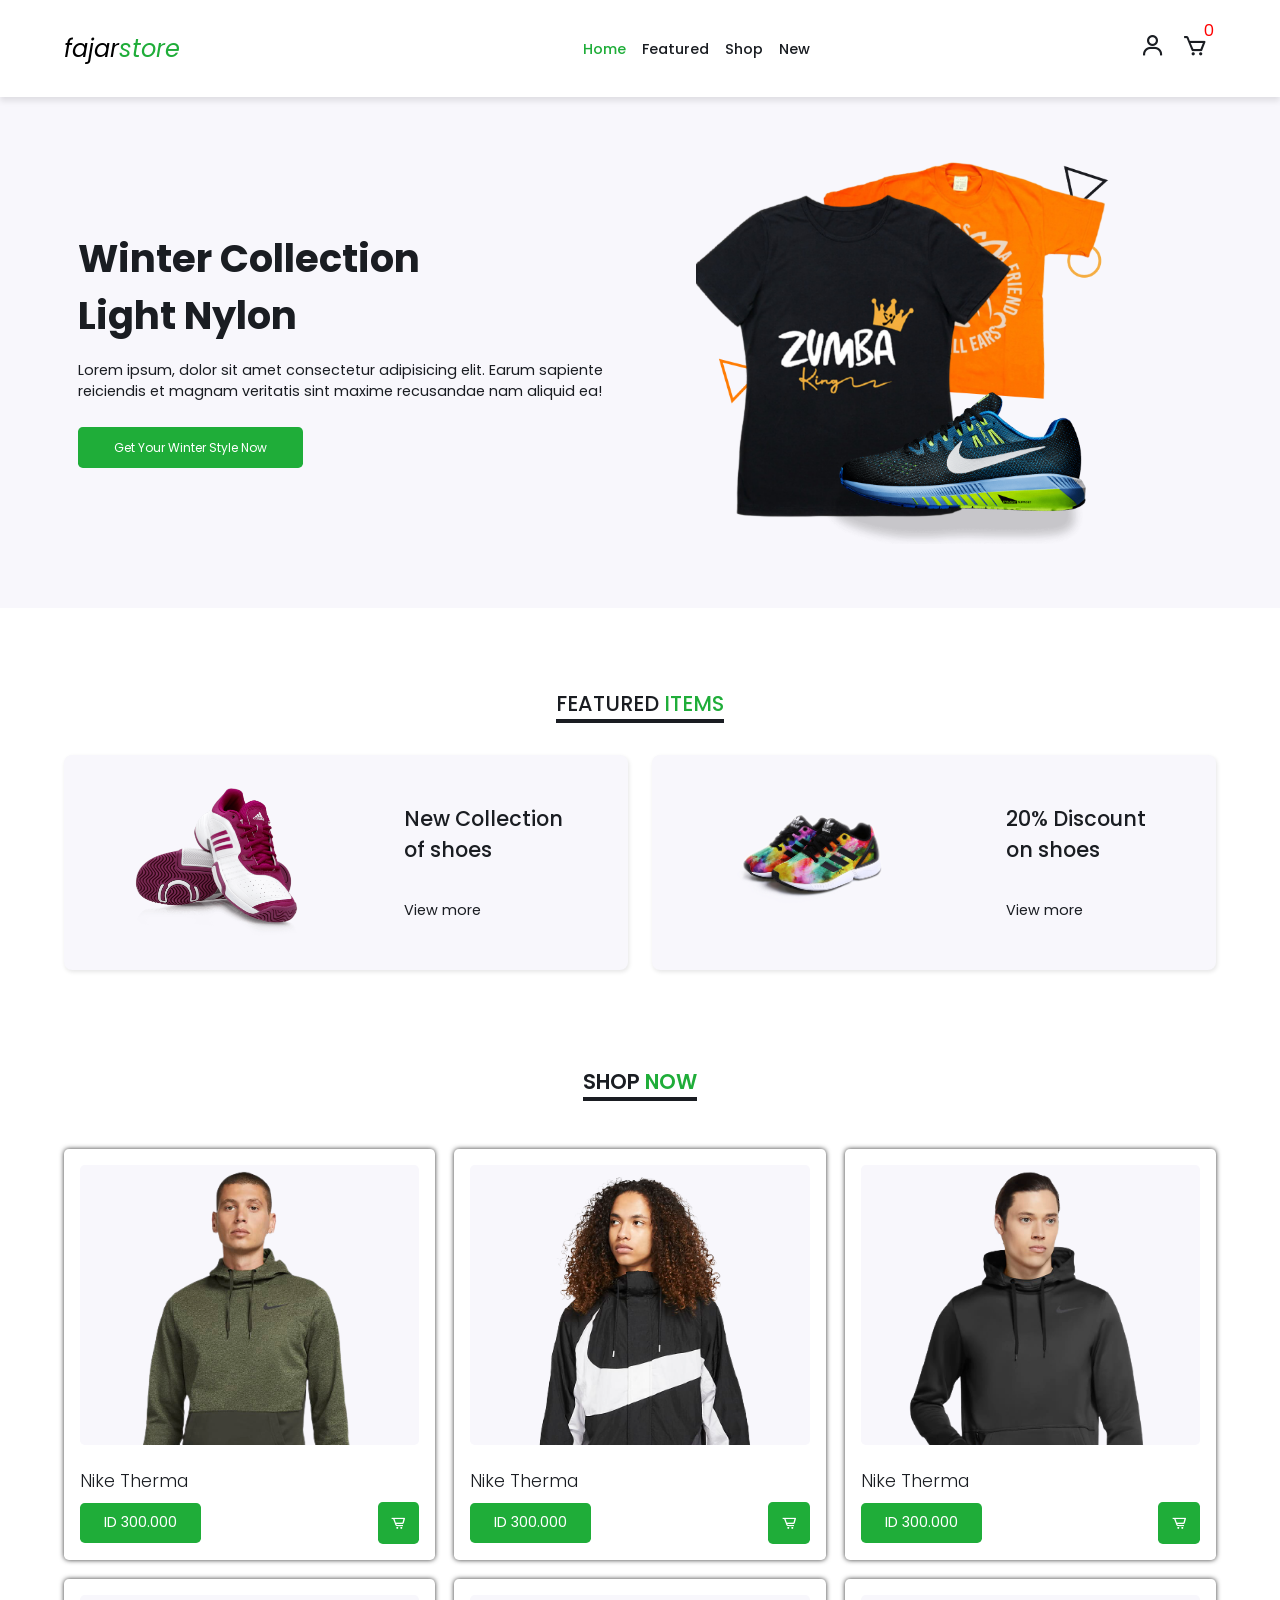
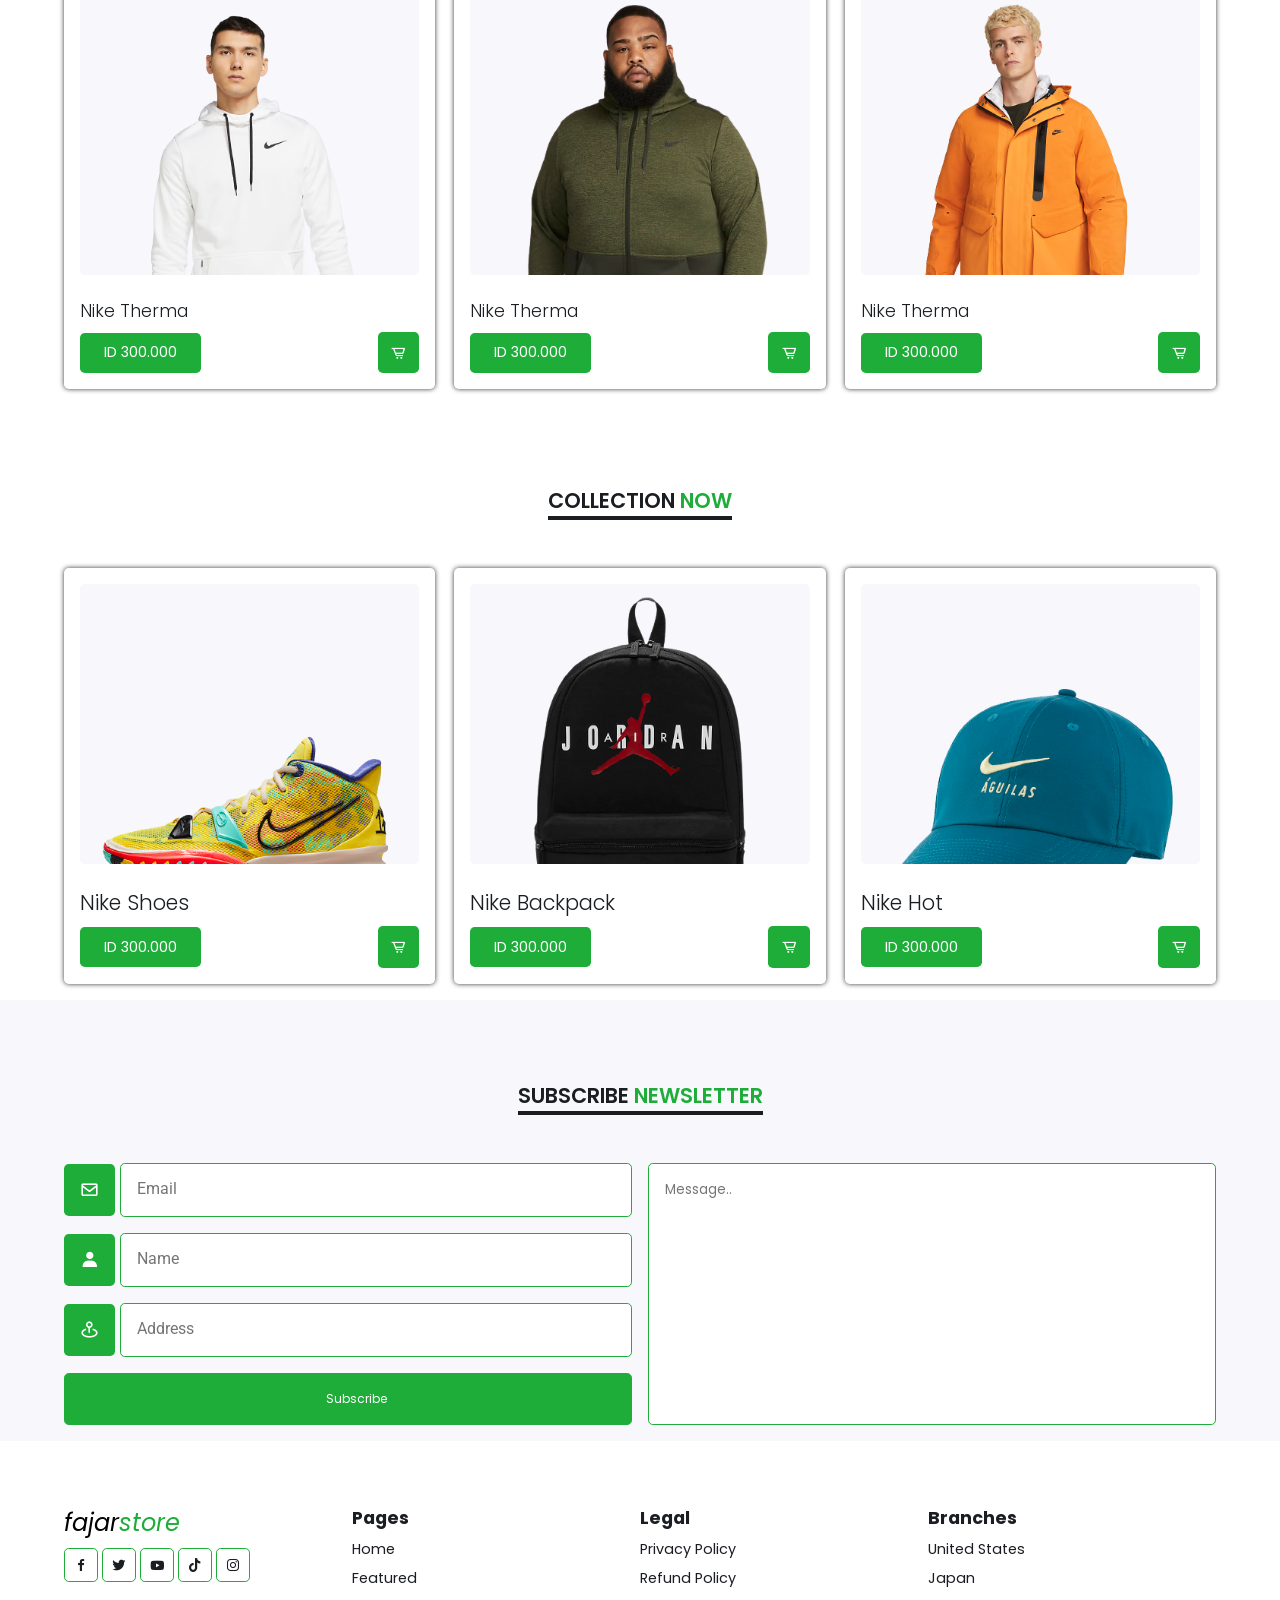
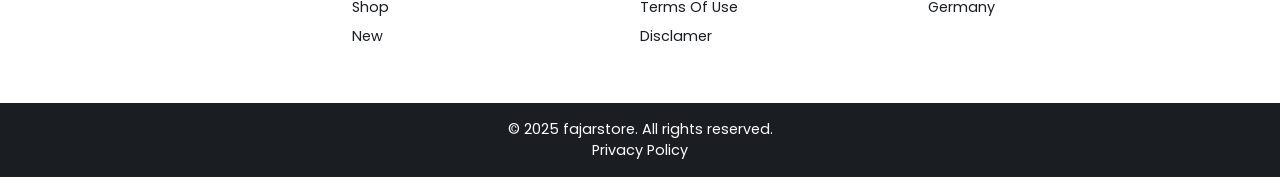
==== commit 63c78ed0: "swap dengan website-commersial-8 feat(website-ecommerce-8): add menu button functionality" ====
--- a/index.html
+++ b/index.html
@@ -49,7 +49,7 @@
                         <p>Lorem ipsum, dolor sit amet consectetur adipisicing elit. Earum sapiente reiciendis et magnam
                             veritatis sint maxime recusandae nam aliquid ea!</p>
                         <!-- home btn -->
-                        <a href="#" class="btn-primary">Get Your Winter Style Now</a>
+                        <a href="#" target="_blank" class="btn-primary">Get Your Winter Style Now</a>
                     </div>
                     <div class="home-img">
                         <figure>
@@ -72,7 +72,7 @@
                         </figure>
                         <div class="text">
                             <h2>New Collection <br>of shoes</h2>
-                            <a href="#">View more</a>
+                            <a href="#" target="_blank">View more</a>
                         </div>
                     </div>
                     <div class="grid-item-1">
@@ -81,7 +81,7 @@
                         </figure>
                         <div class="text">
                             <h2>20% Discount <br>on shoes</h2>
-                            <a href="#">View more</a>
+                            <a href="#" target="_blank">View more</a>
                         </div>
                     </div>
                 </div>
@@ -202,7 +202,7 @@
                             <input type="text" placeholder="Address" name="address" id="address" required
                                 maxlength="25">
                         </label>
-                        <input type="submit" value="Subscribe" class="btn-primary">
+                        <input type="submit" value="Subscribe" class="btn-primary" target="_blank">
                     </div>
                     <div class="form-right">
                         <textarea name="message" id="message" cols="30" rows="10" placeholder="Message.."></textarea>
--- a/css/style.css
+++ b/css/style.css
@@ -9,7 +9,6 @@
     scroll-padding: 2rem;
     list-style: none;
     text-decoration: none;
-    transition: all 0.3s ease-in-out;
 }
 
 a {
@@ -47,7 +46,8 @@
     font-size: 1rem
 }
 
-p,a {
+p,
+a {
     font-size: .75rem;
 }
 
@@ -60,14 +60,14 @@
 
 .grid-container-1 {
     display: grid;
-    grid-template-columns: repeat(1fr, 1fr);
+    grid-template-columns: repeat(1, 1fr);
     gap: 1.5rem;
 }
 
 .grid-container-2 {
     display: grid;
-    grid-template-columns: repeat(auto-fit, minmax(280px, 1fr));
-    gap: 2rem;
+    grid-template-columns: repeat(auto-fit, minmax(200px, 1fr));
+    gap: 1.2rem;
     background-color: var(--bg-color);
 }
 
@@ -132,16 +132,19 @@
 .product-img {
     width: 100%;
     height: 280px;
-    object-fit: contain;
-    border-radius: .3rem;
-    object-position: center;
+    object-fit: cover;
+    object-position: center top;
+    /* Atur agar gambar lebih terfokus pada bagian atas */
+    border-radius: .3rem;
     background-color: var(--container-color);
 }
+
+
 
 .item-title {
     margin: 1rem 0 .5rem;
     font-weight: 300;
-    text-transform:capitalize;
+    text-transform: capitalize;
 }
 
 .detail {
@@ -192,26 +195,25 @@
 
 .navbar {
     display: flex;
-    column-gap: 2rem;
-}
-
-.navbar {
-    display: none;
-}
-
-/* .navbar {
-    display: flex;
     flex-direction: column;
     justify-content: center;
-    align-items: center;
+    padding-left: 5rem;
     gap: 1rem;
     position: absolute;
-    top: 100%;
-    right: 0;
-    background-color: #fff;
+    top: 0;
+    right: -100%;
+    background-color: var(--bg-color);
     width: 30vw;
+    min-width: 280px;
     height: 100vh;
-} */
+    z-index: 9999;
+}
+
+
+.menu-active {
+    right: 0; /* Geser navbar ke posisi terlihat */
+    transition: right 0.3s ease-in-out; /* Tambahkan animasi */
+}
 
 .nav-link {
     border-radius: .2rem;
@@ -275,7 +277,7 @@
     font-size: 2rem;
     cursor: pointer;
     padding: .5rem;
-    z-index: 999;
+    z-index: 99999;
 }
 
 /* home */
@@ -285,12 +287,11 @@
 }
 
 .home-container {
-    display: flex;
-    flex-direction: column;
+    margin-top: 3rem;
+    display: grid;
+    grid-template-columns: repeat(1, 1fr);
     align-items: center;
 }
-
-
 
 .home-container .home-img {
     order: -1;
@@ -415,7 +416,7 @@
 
 .footer-grid {
     display: grid;
-    grid-template-columns: repeat(1fr);
+    grid-template-columns: repeat(1, 1fr);
 }
 
 .footer-grid .footer-item {
@@ -458,13 +459,39 @@
 
 /* MEDIA QUERY */
 /* Small devices (landscape phones, 576px and up) */
-@media (min-width: 576px) {}
+@media (min-width: 576px) {
+
+
+    h1 {
+        font-size: clamp(1.8rem, 3vw, 3.5rem);
+    }
+
+    h3 {
+        font-size: 1.1rem
+    }
+
+    p,
+    a {
+        font-size: .9rem;
+    }
+
+    .home-img img {
+        display: block;
+        width: 80%;
+        margin: 0 auto;
+    }
+}
 
 /* Medium devices (tablets, 768px and up) */
 @media (min-width: 768px) {
-    .home-text h1 {
-        text-transform: uppercase;
-        font-size: clamp(1rem, 3vw, 3.5rem);
+
+
+    .home-container {
+        grid-template-columns: repeat(2, 1fr);
+    }
+
+    .home-container .home-img {
+        order: 1;
     }
 
     .form-newletter {
@@ -475,29 +502,31 @@
         grid-template-columns: repeat(auto-fit, minmax(150px, 1fr));
     }
 
-
     .grid-container-1 {
         display: grid;
-        grid-template-columns: repeat(auto-fit, minmax(150px, 1fr));
-        gap: 1.5rem;
+        grid-template-columns: repeat(auto-fit, minmax(200px, 1fr));
+    }
+
+    .grid-container-2 {
+        grid-template-columns: repeat(auto-fit, minmax(250px, 1fr));
+    }
+
+
+    .navbar {
+        flex-direction: row;
+        position: static;
+        width: inherit;
+        height: inherit;
+    }
+
+    #menu {
+        display: none;
     }
 }
 
 /* Large devices (desktops, 992px and up) */
 @media (min-width: 992px) {
-
-    /* .navbar {
-        flex-direction: row;
-        position: static;
-        width: fit-content;
-        height: fit-content;
-    } */
-    #menu {
-        display: inline-block;
-    }
-}
-
-/* X-Large devices (large desktops, 1200px and up) */
-@media (min-width: 1200px) {
-    ...
+    .grid-container-2 {
+        grid-template-columns: repeat(auto-fit, minmax(280px, 1fr));
+    }
 }
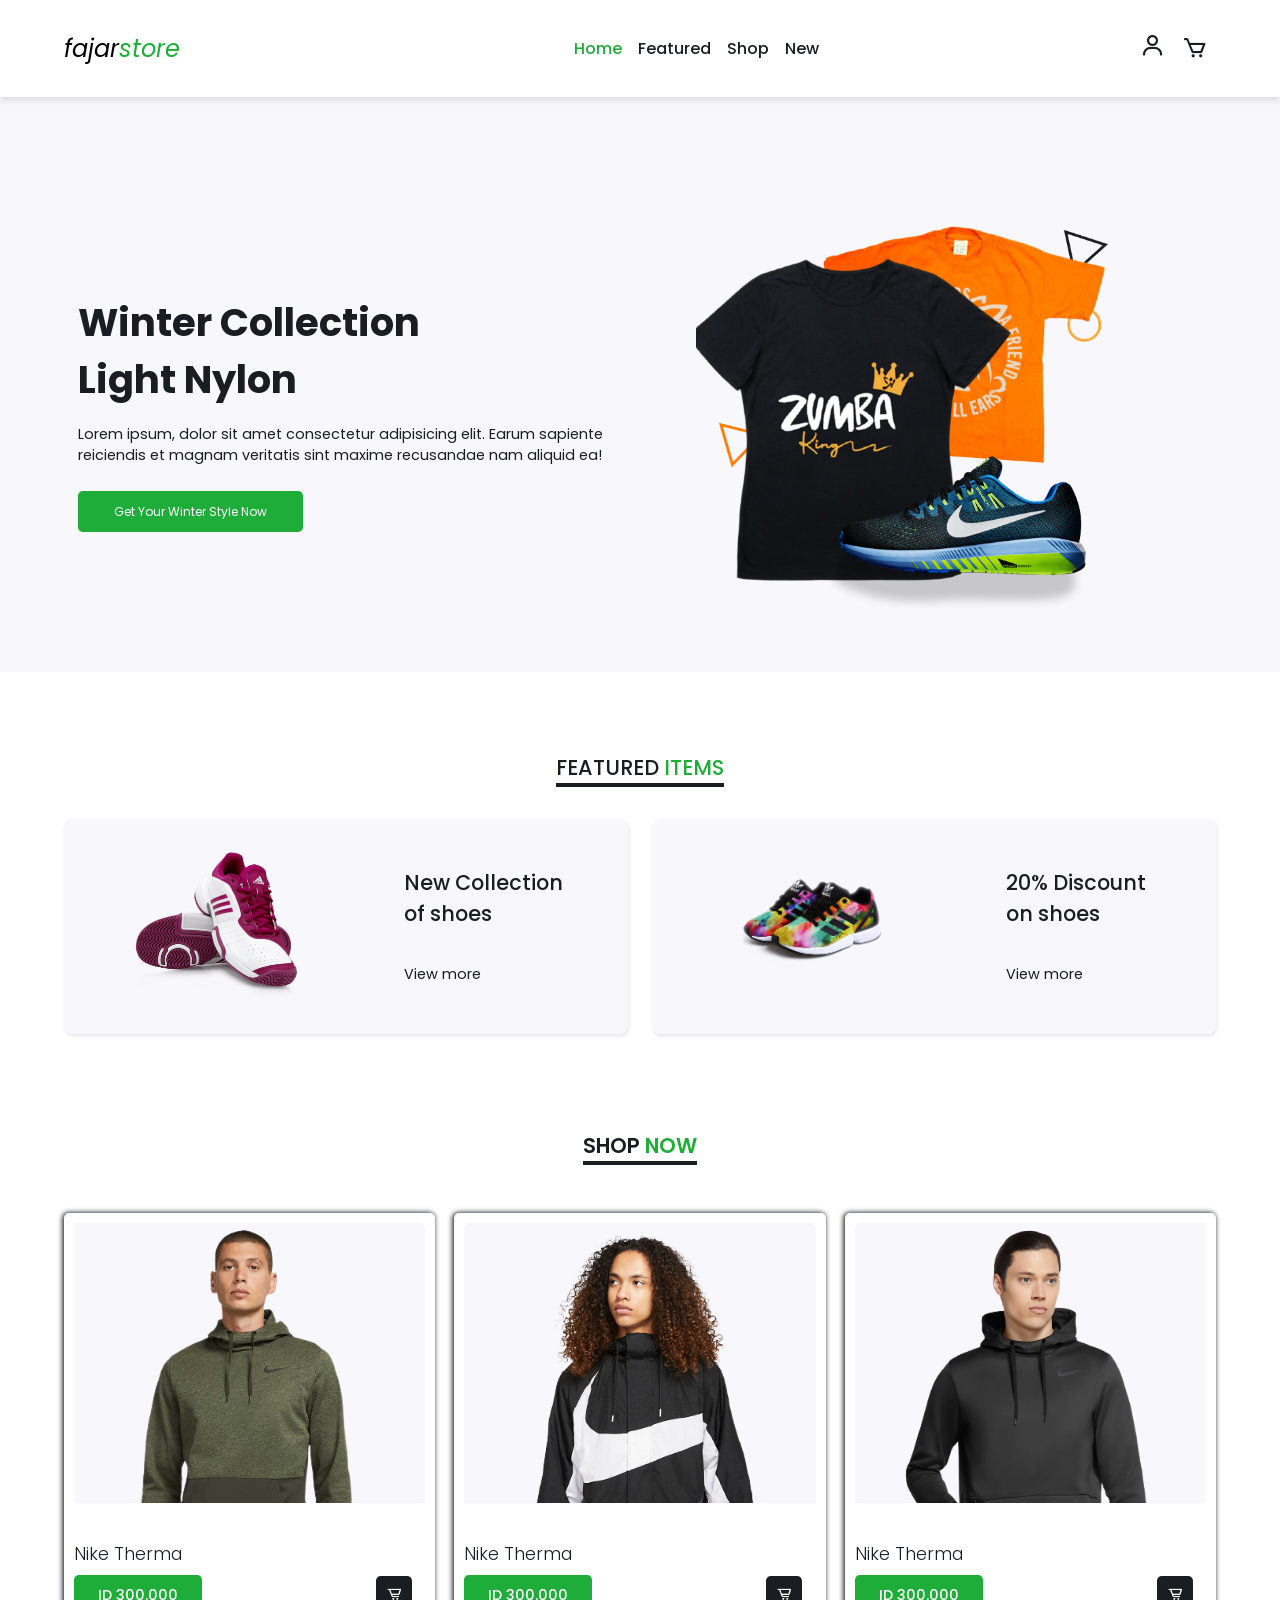
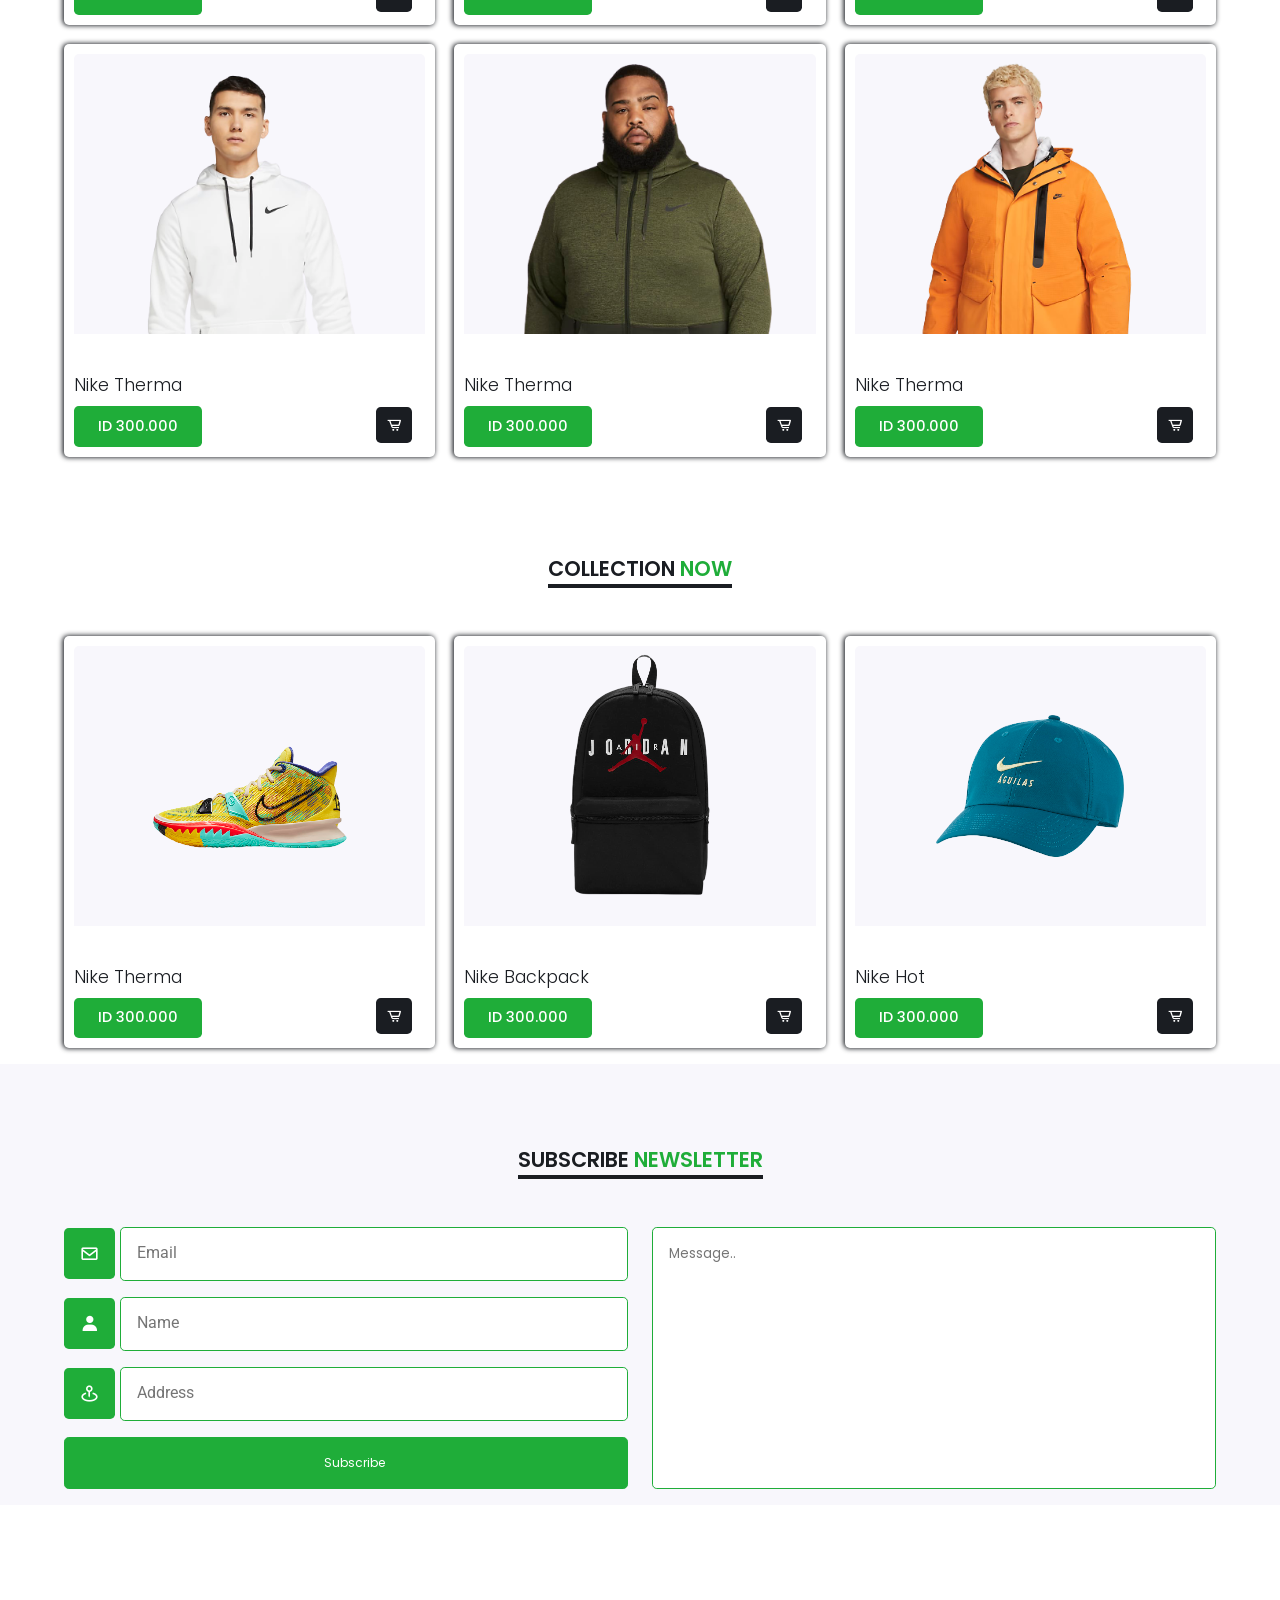
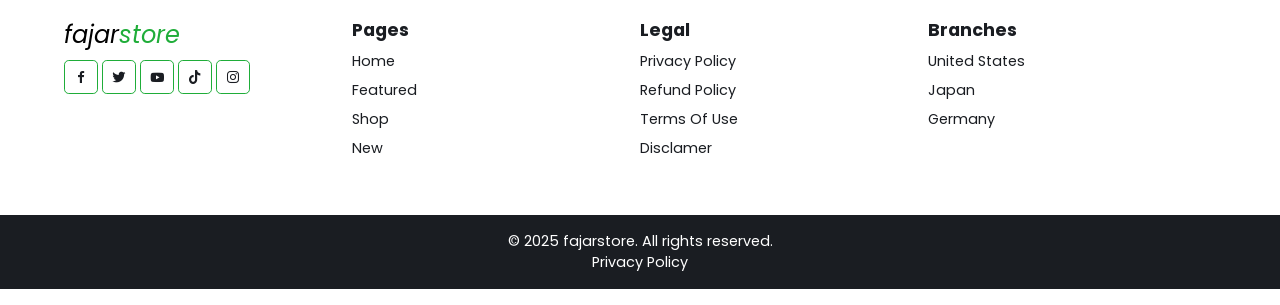
==== commit 317a381f: "feat(complete): website-ecommercial-8" ====
--- a/index.html
+++ b/index.html
@@ -32,7 +32,26 @@
             <!-- icon -->
             <div class="nav-icons">
                 <a href="#" class="user-icon"><i class='bx bx-user'></i></a>
-                <a href="#" class="cart-icon"><i class='bx bx-cart'><span>0</span></i></a>
+
+
+
+                <i class='bx bx-cart' id="cart-icon"></i>
+                <!-- cart -->
+                <div class="cart">
+                    <h2 class="cart-title">Your Cart</h2>
+                    <div class="cart-content">
+                    </div>
+
+                    <!-- total -->
+                    <div class="total">
+                        <div class="total-title">Total</div>
+                        <div class="total-price"> ID 0</div>
+                    </div>
+                    <!-- buy button -->
+                    <button type="button" class="btn-primary">Buy Now!</button>
+                    <!-- cart close -->
+                    <i class='bx bx-x' id="cart-close"></i>
+                </div>
                 <!-- menu -->
                 <i class='bx bx-menu' id="menu"></i>
             </div>
@@ -63,10 +82,8 @@
         <section class="featured" id="featured" aria-label="Featured Items">
             <div class="container">
                 <h2 class="section-title">Featured <span>Items</span></h2>
-
-                <!-- box -->
-                <div class="grid-container-1">
-                    <div class="grid-item-1">
+                <div class="grid-container">
+                    <div class="grid-item">
                         <figure>
                             <img src="image/featured1.png" alt="New Collection of Shoes" />
                         </figure>
@@ -75,7 +92,7 @@
                             <a href="#" target="_blank">View more</a>
                         </div>
                     </div>
-                    <div class="grid-item-1">
+                    <div class="grid-item">
                         <figure>
                             <img src="image/featured2.png" alt="20% Discount on Shoes" />
                         </figure>
@@ -94,54 +111,56 @@
                 <h2 class="section-title">Shop <span>Now</span></h2>
 
                 <div class="grid-container-2">
-                    <div class="grid-item-2">
+
+                    <!-- item 1 -->
+                    <div class="product-box">
                         <img src="image/shop1.png" class="product-img" alt="Nike Therma Image">
-                        <h3 class="item-title">Nike Therma</h3>
-                        <div class="detail">
-                            <p class="price">ID 300.000</p>
-                            <a href="#"><i class='bx bx-cart-alt cart-item'></i></a>
-                        </div>
-                    </div>
-                    <div class="grid-item-2">
+                        <h3 class="product-title">Nike Therma</h3>
+                        <p class="price">ID 300.000</p>
+                        <i class='bx bx-cart-alt add-cart'></i>
+                    </div>
+
+
+                    <!-- item 2 -->
+                    <div class="product-box">
                         <img src="image/shop2.png" class="product-img" alt="Nike Therma Image">
-                        <h3 class="item-title">Nike Therma</h3>
-                        <div class="detail">
-                            <p class="price">ID 300.000</p>
-                            <a href="#"><i class='bx bx-cart-alt cart-item'></i></a>
-                        </div>
-                    </div>
-                    <div class="grid-item-2">
+                        <h3 class="product-title">Nike Therma</h3>
+                        <p class="price">ID 300.000</p>
+                        <i class='bx bx-cart-alt add-cart'></i>
+                    </div>
+
+                    <!-- item 3 -->
+                    <div class="product-box">
                         <img src="image/shop3.png" class="product-img" alt="Nike Therma Image">
-                        <h3 class="item-title">Nike Therma</h3>
-                        <div class="detail">
-                            <p class="price">ID 300.000</p>
-                            <a href="#"><i class='bx bx-cart-alt cart-item'></i></a>
-                        </div>
-                    </div>
-                    <div class="grid-item-2">
+                        <h3 class="product-title">Nike Therma</h3>
+                        <p class="price">ID 300.000</p>
+                        <i class='bx bx-cart-alt add-cart'></i>
+                    </div>
+
+                    <!-- item 4 -->
+                    <div class="product-box">
                         <img src="image/shop4.png" class="product-img" alt="Nike Therma Image">
-                        <h3 class="item-title">Nike Therma</h3>
-                        <div class="detail">
-                            <p class="price">ID 300.000</p>
-                            <a href="#"><i class='bx bx-cart-alt cart-item'></i></a>
-                        </div>
-                    </div>
-                    <div class="grid-item-2">
+                        <h3 class="product-title">Nike Therma</h3>
+                        <p class="price">ID 300.000</p>
+                        <i class='bx bx-cart-alt add-cart'></i>
+                    </div>
+
+                    <!-- item 5 -->
+                    <div class="product-box">
                         <img src="image/shop5.png" class="product-img" alt="Nike Therma Image">
-                        <h3 class="item-title">Nike Therma</h3>
-                        <div class="detail">
-                            <p class="price">ID 300.000</p>
-                            <a href="#"><i class='bx bx-cart-alt cart-item'></i></a>
-                        </div>
-                    </div>
-                    <div class="grid-item-2">
+                        <h3 class="product-title">Nike Therma</h3>
+                        <p class="price">ID 300.000</p>
+                        <i class='bx bx-cart-alt add-cart'></i>
+                    </div>
+
+                    <!-- item 6 -->
+                    <div class="product-box">
                         <img src="image/shop6.png" class="product-img" alt="Nike Therma Image">
-                        <h3 class="item-title">Nike Therma</h3>
-                        <div class="detail">
-                            <p class="price">ID 300.000</p>
-                            <a href="#"><i class='bx bx-cart-alt cart-item'></i></a>
-                        </div>
-                    </div>
+                        <h3 class="product-title">Nike Therma</h3>
+                        <p class="price">ID 300.000</p>
+                        <i class='bx bx-cart-alt add-cart'></i>
+                    </div>
+
                 </div>
             </div>
         </section>
@@ -153,41 +172,42 @@
                 <h2 class="section-title">Collection <span>Now</span></h2>
 
                 <div class="grid-container-2">
-                    <div class="grid-item-2">
-                        <img src="image/new1.png" class="product-img" alt="Nike Shoes Image">
-                        <h2 class="item-title">Nike Shoes</h2>
-                        <div class="detail">
-                            <p class="price">ID 300.000</p>
-                            <a href="#"><i class='bx bx-cart-alt cart-item'></i></a>
-                        </div>
-                    </div>
-                    <div class="grid-item-2">
+
+                    <!-- item 1 -->
+                    <div class="product-box">
+                        <img src="image/new1.png" class="product-img" alt="Nike Therma Image">
+                        <h3 class="product-title">Nike Therma</h3>
+                        <p class="price">ID 300.000</p>
+                        <i class='bx bx-cart-alt add-cart'></i>
+                    </div>
+
+                    <!-- item 2 -->
+                    <div class="product-box">
                         <img src="image/new2.png" class="product-img" alt="Nike Backpack Image">
-                        <h2 class="item-title">Nike Backpack</h2>
-                        <div class="detail">
-                            <p class="price">ID 300.000</p>
-                            <a href="#"><i class='bx bx-cart-alt cart-item'></i></a>
-                        </div>
-                    </div>
-                    <div class="grid-item-2">
+                        <h2 class="product-title">Nike Backpack</h2>
+                        <p class="price">ID 300.000</p>
+                        <i class='bx bx-cart-alt add-cart'></i>
+                    </div>
+
+                    <!-- item 3 -->
+                    <div class="product-box">
                         <img src="image/new3.png" class="product-img" alt="Nike Hot Image">
-                        <h2 class="item-title">Nike Hot</h2>
-                        <div class="detail">
-                            <p class="price">ID 300.000</p>
-                            <a href="#"><i class='bx bx-cart-alt cart-item'></i></a>
-                        </div>
-                    </div>
+                        <h2 class="product-title">Nike Hot</h2>
+                        <p class="price">ID 300.000</p>
+                        <i class='bx bx-cart-alt add-cart'></i>
+                    </div>
+
                 </div>
             </div>
         </section>
         <!-- End New container -->
+
+
         <!-- Newsletter -->
         <section class="newsletter" id="newsletter" aria-label="newsletter">
             <div class="container">
-                <div class="heading">
-                    <h2 class="section-title">Subscribe <span>Newsletter</span></h2>
-                </div>
-                <form action="#" method="post" class="form-newletter">
+                <h2 class="section-title">Subscribe <span>Newsletter</span></h2>
+                <form action="#" method="post" class="grid-container">
                     <div class="form-left">
                         <label for="email">
                             <i class='bx bx-envelope newsletter-icon'></i>
@@ -211,54 +231,54 @@
             </div>
         </section>
         <!-- End Newsletter -->
-        <!-- Footer -->
-        <footer>
-            <div class="container">
-                <div class="footer-grid">
-                    <div class="footer-item">
-                        <!-- logo -->
-                        <a href="#" class="logo">
-                            fajar<span>store</span>
-                        </a>
-                        <div class="social-icons">
-                            <a href="#"><i class='bx bxl-facebook social-icon'></i></a>
-                            <a href="#"><i class='bx bxl-twitter social-icon'></i></a>
-                            <a href="#"><i class='bx bxl-youtube social-icon'></i></a>
-                            <a href="#"><i class='bx bxl-tiktok social-icon'></i></a>
-                            <a href="#"><i class='bx bxl-instagram social-icon'></i></a>
-                        </div>
-                    </div>
-                    <div class="footer-item">
-                        <h3>Pages</h3>
-                        <a href="#home">Home</a>
-                        <a href="#featured">Featured</a>
-                        <a href="#shop">Shop</a>
-                        <a href="#new">New</a>
-                    </div>
-                    <div class="footer-item">
-                        <h3>Legal</h3>
-                        <a href="#">Privacy Policy</a>
-                        <a href="#">Refund Policy</a>
-                        <a href="#">Terms Of Use</a>
-                        <a href="#">Disclamer</a>
-                    </div>
-                    <div class="footer-item">
-                        <h3>Branches</h3>
-                        <p>United States</p>
-                        <p>Japan</p>
-                        <p>Germany</p>
-                    </div>
-                </div>
-            </div>
-            <div class="footer-bottom">
-                <p>&copy; 2025 fajarstore. All rights reserved.</p>
-                <a href="#">Privacy Policy</a>
-            </div>
-        </footer>
-        <!-- End Footer -->
-
-
     </main>
+
+    <!-- Footer -->
+    <footer>
+        <div class="container">
+            <div class="footer-grid">
+                <div class="footer-item">
+                    <!-- logo -->
+                    <a href="#" class="logo">
+                        fajar<span>store</span>
+                    </a>
+                    <div class="social-icons">
+                        <a href="#"><i class='bx bxl-facebook social-icon'></i></a>
+                        <a href="#"><i class='bx bxl-twitter social-icon'></i></a>
+                        <a href="#"><i class='bx bxl-youtube social-icon'></i></a>
+                        <a href="#"><i class='bx bxl-tiktok social-icon'></i></a>
+                        <a href="#"><i class='bx bxl-instagram social-icon'></i></a>
+                    </div>
+                </div>
+                <div class="footer-item">
+                    <h3>Pages</h3>
+                    <a href="#home">Home</a>
+                    <a href="#featured">Featured</a>
+                    <a href="#shop">Shop</a>
+                    <a href="#new">New</a>
+                </div>
+                <div class="footer-item">
+                    <h3>Legal</h3>
+                    <a href="#">Privacy Policy</a>
+                    <a href="#">Refund Policy</a>
+                    <a href="#">Terms Of Use</a>
+                    <a href="#">Disclamer</a>
+                </div>
+                <div class="footer-item">
+                    <h3>Branches</h3>
+                    <p>United States</p>
+                    <p>Japan</p>
+                    <p>Germany</p>
+                </div>
+            </div>
+        </div>
+        <div class="footer-bottom">
+            <p>&copy; 2025 fajarstore. All rights reserved.</p>
+            <a href="#">Privacy Policy</a>
+        </div>
+    </footer>
+    <!-- End Footer -->
+
 
     <!-- Script -->
     <script src="js/script.js"></script>
--- a/css/style.css
+++ b/css/style.css
@@ -51,6 +51,172 @@
     font-size: .75rem;
 }
 
+main {
+    padding: 4rem 0 3rem;
+}
+
+/* .shop-content {
+    display: grid;
+    grid-template-columns: repeat(auto-fill, minmax(200px, 1fr));
+    gap: 1.2rem;
+} */
+
+.cart {
+    position: fixed;
+    top: 0;
+    right: -100%;
+    width: 360px;
+    min-height: 100vh;
+    padding: 20px;
+    background-color: rgba(255, 253, 253, 0.9);
+    box-shadow: -0.0625rem 0px 0.3125rem 0.03125rem var(--text-color);
+    transition: 0.3s cubic-bezier(0.68, 0.01, 0.58, 1);
+    z-index: 9999;
+}
+
+.cart.active {
+    right: 0;
+}
+
+.cart-title {
+    font-weight: 600;
+    font-size: 1.5rem;
+    margin: 2rem 0;
+    text-align: center;
+}
+
+.cart-box {
+    display: grid;
+    grid-template-columns: 32% 50% 18%;
+    align-items: center;
+    gap: 1rem;
+}
+
+.cart-image {
+    width: 100px;
+    height: 100px;
+    object-fit: contain;
+    padding: 10px;
+}
+
+.detail-box {
+    display: grid;
+    row-gap: .5rem;
+}
+
+.detail {
+    display: flex;
+    justify-content: space-between;
+    align-items: center;
+}
+
+.cart-product-title {
+    font-size: 1rem;
+    text-transform: uppercase;
+}
+
+.cart-price {
+    font-weight: 500;
+}
+
+.cart-quantity {
+    border: 1px solid var(--text-color);
+    outline-color: var(--main-color);
+    width: 30%;
+    padding: 2px 4px;
+    text-align: center;
+    font-size: .9rem;
+}
+
+#cart-remove {
+    font-size: 1.5rem;
+    color: var(--text-color);
+    cursor: pointer;
+}
+
+#cart-remove:hover {
+    color: var(--main-color);
+}
+
+.total {
+    display: flex;
+    justify-content: flex-end;
+    gap: 2rem;
+    margin-top: 1.5rem;
+    padding-top: .5rem;
+    border-top: 1px solid var(--text-color);
+}
+
+
+.total-title {
+    font-size: 1rem;
+    font-weight: 600;
+}
+
+#cart-close {
+    position: absolute;
+    top: 1rem;
+    left: 1.5rem;
+    font-size: 2rem;
+    background-color: var(--text-color);
+    color: var(--bg-color);
+    border-radius: 50%;
+    padding: 5px;
+    cursor: pointer;
+    transition: .3s all;
+}
+
+#cart-close:hover {
+    background-color: var(--main-color);
+}
+
+.product-box {
+    position: relative;
+    padding: 0.625rem;
+    border-radius: 0.3125rem;
+    box-shadow: -0.0625rem 0px 0.3125rem 0.03125rem var(--text-color);
+}
+
+.product-box img {
+    height: 280px;
+    width: 100%;
+    margin-bottom: 0.9375rem;
+    border-radius: 0.3125rem 0.3125rem 0 0;
+}
+
+.product-box:hover img {
+    transition: .3s all;
+    transform: scale(0.9);
+}
+
+.product-title {
+    font-size: 1.1rem;
+    margin: 1rem 0 .5rem;
+    font-weight: 300;
+    text-transform: capitalize;
+}
+
+.add-cart {
+    position: absolute;
+    top: 88%;
+    left: 84%;
+    background-color: var(--text-color);
+    color: var(--bg-color);
+    padding: 0.625rem;
+    border-radius: .3rem;
+    cursor: pointer;
+    z-index: 5;
+    transition: .4s all;
+}
+
+.add-cart:hover {
+    color: var(--bg-color);
+    box-shadow: 3px 3px 5px var(--text-color);
+    background-color: var(--main-color);
+}
+
+/* END CART */
+
 /* GLOBAL STYLE */
 .container {
     max-width: 1200px;
@@ -58,7 +224,7 @@
     margin: 0 auto;
 }
 
-.grid-container-1 {
+.grid-container {
     display: grid;
     grid-template-columns: repeat(1, 1fr);
     gap: 1.5rem;
@@ -71,7 +237,7 @@
     background-color: var(--bg-color);
 }
 
-.grid-item-1 {
+.grid-item {
     display: flex;
     justify-content: space-around;
     align-items: center;
@@ -79,12 +245,6 @@
     border-radius: .5rem;
     box-shadow: 1px 2px 4px var(--shadow-color);
     background-color: var(--container-color);
-}
-
-.grid-item-2 {
-    padding: 1rem;
-    border-radius: .3rem;
-    box-shadow: 0 0 5px rgba(0, 0, 0, 0.8);
 }
 
 .section-title {
@@ -119,11 +279,14 @@
     padding: .6rem 1.5rem;
     border-radius: .3rem;
     background-color: var(--main-color);
-}
+    font-weight: 500;
+    width: fit-content;
+}
+
 
 .btn-primary:hover,
 .shop .cart-item:hover,
-.form-newletter .form-left .newsletter-icon:hover {
+.newsletter-icon:hover {
     background-color: var(--main-light);
     box-shadow: 0 0 10px var(--shadow-color);
     color: var(--text-color);
@@ -134,23 +297,8 @@
     height: 280px;
     object-fit: cover;
     object-position: center top;
-    /* Atur agar gambar lebih terfokus pada bagian atas */
     border-radius: .3rem;
     background-color: var(--container-color);
-}
-
-
-
-.item-title {
-    margin: 1rem 0 .5rem;
-    font-weight: 300;
-    text-transform: capitalize;
-}
-
-.detail {
-    display: flex;
-    justify-content: space-between;
-    align-items: center;
 }
 
 .cart-item {
@@ -159,9 +307,11 @@
     background-color: var(--main-color);
     font-size: 1rem;
     color: var(--bg-color);
-}
-
-/* STYLING */
+    position: absolute;
+    bottom: 1rem;
+    right: 1rem;
+}
+
 header {
     box-shadow: 0 4px 6px rgba(0, 0, 0, 0.1);
     position: fixed;
@@ -211,8 +361,8 @@
 
 
 .menu-active {
-    right: 0; /* Geser navbar ke posisi terlihat */
-    transition: right 0.3s ease-in-out; /* Tambahkan animasi */
+    right: 0;
+    transition: right 0.3s ease-in-out;
 }
 
 .nav-link {
@@ -220,6 +370,7 @@
     color: var(--text-color);
     transition: background-color 0.3s, transform .3s ease-in-out;
     font-weight: 500;
+    font-size: 1rem;
     position: relative;
 }
 
@@ -227,7 +378,8 @@
     color: var(--main-color);
 }
 
-.navbar .nav-link::before {
+.navbar .nav-link::before,
+.featured a::before {
     content: '';
     width: 110%;
     height: .2rem;
@@ -240,7 +392,8 @@
     transition: transform .3s ease-in-out, opacity .3s ease-in-out;
 }
 
-.navbar .nav-link:hover::before {
+.navbar .nav-link:hover::before,
+.featured a:hover::before {
     opacity: 1;
     transform: translateX(0) scaleX(1);
 }
@@ -251,18 +404,15 @@
 }
 
 .nav-icons .user-icon,
-.nav-icons .cart-icon {
+#cart-icon {
     font-size: 1.6rem;
     cursor: pointer;
     padding: .5rem;
-}
-
-.nav-icons .cart-icon {
     position: relative;
 }
 
-.nav-icons .cart-icon span {
-    position: absolute;
+#cart-icon span {
+    /* position: absolute; */
     top: 2px;
     right: 2px;
     font-size: 1rem;
@@ -277,7 +427,7 @@
     font-size: 2rem;
     cursor: pointer;
     padding: .5rem;
-    z-index: 99999;
+    z-index: 9999;
 }
 
 /* home */
@@ -301,8 +451,6 @@
 .home-text {
     order: 0;
 }
-
-
 
 .home-text p {
     margin: 1rem 0 2rem;
@@ -332,43 +480,26 @@
     cursor: pointer;
     position: relative;
 }
-
-.featured a::before {
-    content: '';
-    width: 100%;
-    height: .3rem;
-    background-color: var(--main-color);
-    position: absolute;
-    bottom: -.5rem;
-    left: 0;
-    opacity: 0;
-    transform: translateX(-100%) scaleX(0);
-    transition: transform .3s ease-in-out, opacity .3s ease-in-out;
-}
-
-.featured a:hover::before {
-    opacity: 1;
-    transform: translateX(0) scaleX(1);
-}
-
-/* newletter */
+/* NEW */
+
+.new .product-box .product-img {
+    object-fit: contain;
+    object-position: center;
+}
+
+
+/* NEWSLETTER */
 .newsletter {
     background-color: var(--container-color);
 }
 
-.form-newletter {
-    display: grid;
-    grid-template-columns: repeat(1, 1fr);
-    gap: 1rem;
-}
-
-.form-newletter .form-left {
+.newsletter .form-left {
     display: flex;
     flex-direction: column;
     justify-content: flex-start;
 }
 
-.form-newletter .form-left label {
+.newsletter .form-left label {
     display: flex;
     justify-content: space-between;
     align-items: center;
@@ -376,7 +507,7 @@
     margin-bottom: 1rem;
 }
 
-.form-newletter .form-left .newsletter-icon {
+.newsletter .form-left .newsletter-icon {
     padding: 1rem;
     background-color: var(--main-color);
     color: var(--bg-color);
@@ -385,8 +516,8 @@
     border-radius: .3rem;
 }
 
-.form-newletter .form-left input,
-.form-newletter .form-right textarea {
+.newsletter .form-left input,
+.newsletter .form-right textarea {
     width: 100%;
     border-radius: .3rem;
     outline: none;
@@ -394,29 +525,29 @@
     padding: 1rem 0 1rem 1rem;
 }
 
-.form-newletter .form-left input::placeholder {
+.newsletter .form-left input::placeholder {
     font-size: 1rem;
     font-family: 'Roboto', sans-serif;
 }
 
-.form-newletter .form-left input:focus,
-.form-newletter .form-right textarea:focus {
+.newsletter .form-left input:focus,
+.newsletter .form-right textarea:focus {
     box-shadow: 0 0 10px var(--main-color);
 }
 
-.form-newletter .form-right textarea {
+.newsletter .form-right textarea {
     resize: none;
     height: 100%;
 }
 
-/* Footer */
+/* FOOTER */
 footer {
     padding: 4rem 0 1rem;
 }
 
 .footer-grid {
     display: grid;
-    grid-template-columns: repeat(1, 1fr);
+    grid-template-columns: repeat(auto-fit, minmax(200px, 1fr));
 }
 
 .footer-grid .footer-item {
@@ -456,7 +587,6 @@
     color: white;
 }
 
-
 /* MEDIA QUERY */
 /* Small devices (landscape phones, 576px and up) */
 @media (min-width: 576px) {
@@ -494,21 +624,12 @@
         order: 1;
     }
 
-    .form-newletter {
-        grid-template-columns: repeat(2, 1fr);
-    }
-
-    .footer-grid {
-        grid-template-columns: repeat(auto-fit, minmax(150px, 1fr));
-    }
-
-    .grid-container-1 {
-        display: grid;
+    .grid-container{
         grid-template-columns: repeat(auto-fit, minmax(200px, 1fr));
     }
 
     .grid-container-2 {
-        grid-template-columns: repeat(auto-fit, minmax(250px, 1fr));
+        grid-template-columns: repeat(auto-fit, minmax(280px, 1fr));
     }
 
 
@@ -525,8 +646,8 @@
 }
 
 /* Large devices (desktops, 992px and up) */
-@media (min-width: 992px) {
+/* @media (min-width: 992px) {
     .grid-container-2 {
         grid-template-columns: repeat(auto-fit, minmax(280px, 1fr));
     }
-}+} */
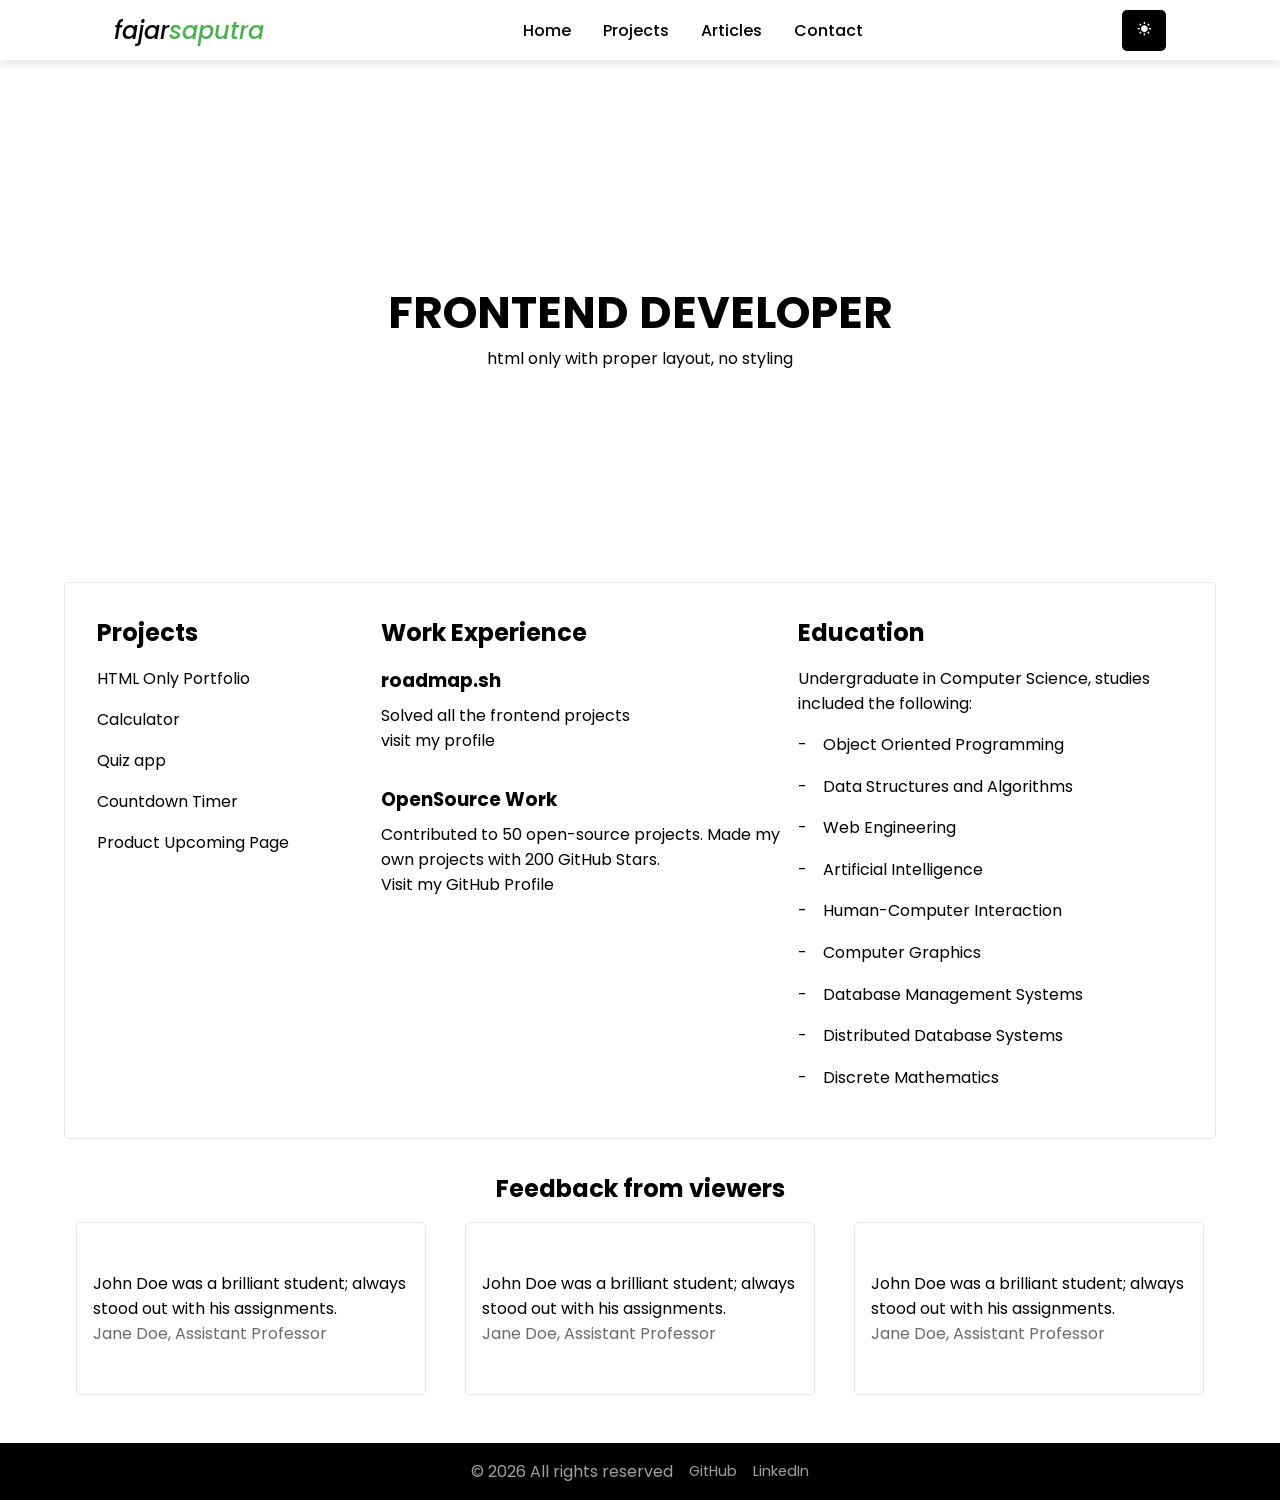
==== commit 0b0fc029: "update(03-porsonal-portfolio): project form roadmap.sh" ====
--- a/index.html
+++ b/index.html
@@ -2,286 +2,113 @@
 <html lang="en">
 
 <head>
-    <meta charset="UTF-8">
-    <meta name="viewport" content="width=device-width, initial-scale=1.0">
-    <title>Fajar Store - Shop for Quality Products at Affordable Prices</title>
-    <meta name="description"
-        content="Belanja online produk berkualitas seperti sepatu, pakaian, dan koleksi musim dingin hanya di Fajar Store. Harga terjangkau dan promosi menarik!">
+	<meta charset="UTF-8">
+	<meta name="viewport" content="width=device-width, initial-scale=1.0">
 
-    <meta name="keywords" content="e-commerce, online shopping, fashion, shoes, winter collection">
-    <!-- Style -->
-    <link rel="stylesheet" href="css/style.css">
-    <!-- Font -->
-    <link href='https://unpkg.com/boxicons@2.1.4/css/boxicons.min.css' rel='stylesheet'>
+	<!-- SEO Meta Tags -->
+	<meta name="description" content="A simple HTML-only website for roadmap.sh frontend" />
+	<meta name="keywords" content="Frontend Project, HTML, Roadmap.sh" />
+	<meta name="author" content="Fajar saputra" />
+	<title>Basic HTML Website</title>
+	<link rel="stylesheet" href="style.css">
+	<link href='https://unpkg.com/boxicons@2.1.4/css/boxicons.min.css' rel='stylesheet'>
 </head>
 
 <body>
-    <header>
-        <nav class="navbar-container container">
-            <!-- logo -->
-            <a href="#" class="logo">
-                fajar<span>store</span>
-            </a>
-            <!-- nav links -->
-            <ul class="navbar">
-                <li><a href="#home" class="nav-link active">Home</a></li>
-                <li><a href="#featured" class="nav-link">Featured</a></li>
-                <li><a href="#shop" class="nav-link">Shop</a></li>
-                <li><a href="#new" class="nav-link">New</a></li>
-            </ul>
-            <!-- icon -->
-            <div class="nav-icons">
-                <a href="#" class="user-icon"><i class='bx bx-user'></i></a>
+	<header class="flexcenter">
+		<i class='bx bx-menu' id="menu-toggle"></i>
+		<div class="logo">fajar<span>saputra</span></div>
+		<nav aria-label="Primary Navigation">
+			<ul class="navbar">
+				<li><a href="index.html">Home</a></li>
+				<li><a href="projects.html">Projects</a></li>
+				<li><a href="articles.html">Articles</a></li>
+				<li><a href="contact.html">Contact</a></li>
+			</ul>
+		</nav>
+		<button class="toggle-theme" onclick="toggleTheme()" id="toggle-theme">
+			<i class='bx bxs-sun' id="sun_icon"></i>
+			<i class='bx bxs-moon ' id="moon_icon" style="display: none;"></i>
+		</button>
+	</header>
 
+	<main class="container">
+		<section class="hero flexcenter">
+			<h1 class="section-title">Frontend Developer</h1>
+			<p>html only with proper layout, no styling</p>
+		</section>
 
+		<section class="main-content">
+			<div class="grid-responsive">
+				<div class="projects-index">
+					<h2>Projects</h2>
+					<ul>
+						<li>HTML Only Portfolio</li>
+						<li>Calculator</li>
+						<li>Quiz app</li>
+						<li>Countdown Timer</li>
+						<li>Product Upcoming Page</li>
+					</ul>
+				</div>
+				<div class="experience">
+					<h2>Work Experience</h2>
+					<article>
+						<h3>roadmap.sh</h3>
+						<p>Solved all the frontend projects</p>
+						<a href="projects.html">visit my profile</a>
+					</article>
+					<article>
+						<h3>OpenSource Work</h3>
+						<p>Contributed to 50 open-source projects. Made my own projects with 200 GitHub Stars.</p>
+						<a href="https://github.com/Fajar-saputra">Visit my GitHub Profile</a>
+					</article>
+				</div>
+				<div class="education">
+					<h2>Education</h2>
+					<p>
+						Undergraduate in Computer Science, studies included the following:
+					</p>
+					<ul>
+						<li>Object Oriented Programming</li>
+						<li>Data Structures and Algorithms</li>
+						<li>Web Engineering</li>
+						<li>Artificial Intelligence</li>
+						<li>Human-Computer Interaction</li>
+						<li>Computer Graphics</li>
+						<li>Database Management Systems</li>
+						<li>Distributed Database Systems</li>
+						<li>Discrete Mathematics</li>
+					</ul>
+				</div>
+			</div>
+		</section>
 
-                <i class='bx bx-cart' id="cart-icon"></i>
-                <!-- cart -->
-                <div class="cart">
-                    <h2 class="cart-title">Your Cart</h2>
-                    <div class="cart-content">
-                    </div>
+		<aside class="reviews">
+			<h2>Feedback from viewers</h2>
+			<div class="grid-responsive">
+				<blockquote>
+					<p>John Doe was a brilliant student; always stood out with his assignments.</p>
+					<footer>Jane Doe, Assistant Professor</footer>
+				</blockquote>
+				<blockquote>
+					<p>John Doe was a brilliant student; always stood out with his assignments.</p>
+					<footer>Jane Doe, Assistant Professor</footer>
+				</blockquote>
+				<blockquote>
+					<p>John Doe was a brilliant student; always stood out with his assignments.</p>
+					<footer>Jane Doe, Assistant Professor</footer>
+				</blockquote>
+			</div>
+		</aside>
+	</main>
 
-                    <!-- total -->
-                    <div class="total">
-                        <div class="total-title">Total</div>
-                        <div class="total-price"> ID 0</div>
-                    </div>
-                    <!-- buy button -->
-                    <button type="button" class="btn-primary">Buy Now!</button>
-                    <!-- cart close -->
-                    <i class='bx bx-x' id="cart-close"></i>
-                </div>
-                <!-- menu -->
-                <i class='bx bx-menu' id="menu"></i>
-            </div>
-        </nav>
-    </header>
+	<footer class="footer-wrapper flexcenter">
+		<p>&copy; <span id="current-year"></span> All rights reserved</p>
+		<a href="https://github.com/Fajar-saputra" target="_blank">GitHub</a>
+		<a href="https://linkedin.com/in/fajar-saputra" target="_blank">LinkedIn</a>
+	</footer>
 
-    <main>
-        <!-- Home -->
-        <section class="home" id="home" aria-label="Home Section">
-            <div class="container">
-                <div class="home-container">
-                    <div class="home-text">
-                        <h1>Winter Collection <br>Light Nylon</h1>
-                        <p>Lorem ipsum, dolor sit amet consectetur adipisicing elit. Earum sapiente reiciendis et magnam
-                            veritatis sint maxime recusandae nam aliquid ea!</p>
-                        <!-- home btn -->
-                        <a href="#" target="_blank" class="btn-primary">Get Your Winter Style Now</a>
-                    </div>
-                    <div class="home-img">
-                        <figure>
-                            <img src="image/home.png" alt="Description of the home image" />
-                        </figure>
-                    </div>
-                </div>
-            </div>
-        </section>
-        <!-- Featured -->
-        <section class="featured" id="featured" aria-label="Featured Items">
-            <div class="container">
-                <h2 class="section-title">Featured <span>Items</span></h2>
-                <div class="grid-container">
-                    <div class="grid-item">
-                        <figure>
-                            <img src="image/featured1.png" alt="New Collection of Shoes" />
-                        </figure>
-                        <div class="text">
-                            <h2>New Collection <br>of shoes</h2>
-                            <a href="#" target="_blank">View more</a>
-                        </div>
-                    </div>
-                    <div class="grid-item">
-                        <figure>
-                            <img src="image/featured2.png" alt="20% Discount on Shoes" />
-                        </figure>
-                        <div class="text">
-                            <h2>20% Discount <br>on shoes</h2>
-                            <a href="#" target="_blank">View more</a>
-                        </div>
-                    </div>
-                </div>
-            </div>
-        </section>
-        <!-- End Featured -->
-        <!-- shop -->
-        <section class="shop" id="shop" aria-label="shop Items">
-            <div class="container">
-                <h2 class="section-title">Shop <span>Now</span></h2>
-
-                <div class="grid-container-2">
-
-                    <!-- item 1 -->
-                    <div class="product-box">
-                        <img src="image/shop1.png" class="product-img" alt="Nike Therma Image">
-                        <h3 class="product-title">Nike Therma</h3>
-                        <p class="price">ID 300.000</p>
-                        <i class='bx bx-cart-alt add-cart'></i>
-                    </div>
-
-
-                    <!-- item 2 -->
-                    <div class="product-box">
-                        <img src="image/shop2.png" class="product-img" alt="Nike Therma Image">
-                        <h3 class="product-title">Nike Therma</h3>
-                        <p class="price">ID 300.000</p>
-                        <i class='bx bx-cart-alt add-cart'></i>
-                    </div>
-
-                    <!-- item 3 -->
-                    <div class="product-box">
-                        <img src="image/shop3.png" class="product-img" alt="Nike Therma Image">
-                        <h3 class="product-title">Nike Therma</h3>
-                        <p class="price">ID 300.000</p>
-                        <i class='bx bx-cart-alt add-cart'></i>
-                    </div>
-
-                    <!-- item 4 -->
-                    <div class="product-box">
-                        <img src="image/shop4.png" class="product-img" alt="Nike Therma Image">
-                        <h3 class="product-title">Nike Therma</h3>
-                        <p class="price">ID 300.000</p>
-                        <i class='bx bx-cart-alt add-cart'></i>
-                    </div>
-
-                    <!-- item 5 -->
-                    <div class="product-box">
-                        <img src="image/shop5.png" class="product-img" alt="Nike Therma Image">
-                        <h3 class="product-title">Nike Therma</h3>
-                        <p class="price">ID 300.000</p>
-                        <i class='bx bx-cart-alt add-cart'></i>
-                    </div>
-
-                    <!-- item 6 -->
-                    <div class="product-box">
-                        <img src="image/shop6.png" class="product-img" alt="Nike Therma Image">
-                        <h3 class="product-title">Nike Therma</h3>
-                        <p class="price">ID 300.000</p>
-                        <i class='bx bx-cart-alt add-cart'></i>
-                    </div>
-
-                </div>
-            </div>
-        </section>
-        <!-- end  -->
-
-        <!-- New container -->
-        <section class="new" id="new" aria-label="new Items">
-            <div class="container">
-                <h2 class="section-title">Collection <span>Now</span></h2>
-
-                <div class="grid-container-2">
-
-                    <!-- item 1 -->
-                    <div class="product-box">
-                        <img src="image/new1.png" class="product-img" alt="Nike Therma Image">
-                        <h3 class="product-title">Nike Therma</h3>
-                        <p class="price">ID 300.000</p>
-                        <i class='bx bx-cart-alt add-cart'></i>
-                    </div>
-
-                    <!-- item 2 -->
-                    <div class="product-box">
-                        <img src="image/new2.png" class="product-img" alt="Nike Backpack Image">
-                        <h2 class="product-title">Nike Backpack</h2>
-                        <p class="price">ID 300.000</p>
-                        <i class='bx bx-cart-alt add-cart'></i>
-                    </div>
-
-                    <!-- item 3 -->
-                    <div class="product-box">
-                        <img src="image/new3.png" class="product-img" alt="Nike Hot Image">
-                        <h2 class="product-title">Nike Hot</h2>
-                        <p class="price">ID 300.000</p>
-                        <i class='bx bx-cart-alt add-cart'></i>
-                    </div>
-
-                </div>
-            </div>
-        </section>
-        <!-- End New container -->
-
-
-        <!-- Newsletter -->
-        <section class="newsletter" id="newsletter" aria-label="newsletter">
-            <div class="container">
-                <h2 class="section-title">Subscribe <span>Newsletter</span></h2>
-                <form action="#" method="post" class="grid-container">
-                    <div class="form-left">
-                        <label for="email">
-                            <i class='bx bx-envelope newsletter-icon'></i>
-                            <input type="email" placeholder="Email" name="email" id="email" required>
-                        </label>
-                        <label for="name">
-                            <i class='bx bxs-user newsletter-icon'></i>
-                            <input type="text" placeholder="Name" name="name" id="name" required maxlength="25">
-                        </label>
-                        <label for="address">
-                            <i class='bx bx-map-pin newsletter-icon'></i>
-                            <input type="text" placeholder="Address" name="address" id="address" required
-                                maxlength="25">
-                        </label>
-                        <input type="submit" value="Subscribe" class="btn-primary" target="_blank">
-                    </div>
-                    <div class="form-right">
-                        <textarea name="message" id="message" cols="30" rows="10" placeholder="Message.."></textarea>
-                    </div>
-                </form>
-            </div>
-        </section>
-        <!-- End Newsletter -->
-    </main>
-
-    <!-- Footer -->
-    <footer>
-        <div class="container">
-            <div class="footer-grid">
-                <div class="footer-item">
-                    <!-- logo -->
-                    <a href="#" class="logo">
-                        fajar<span>store</span>
-                    </a>
-                    <div class="social-icons">
-                        <a href="#"><i class='bx bxl-facebook social-icon'></i></a>
-                        <a href="#"><i class='bx bxl-twitter social-icon'></i></a>
-                        <a href="#"><i class='bx bxl-youtube social-icon'></i></a>
-                        <a href="#"><i class='bx bxl-tiktok social-icon'></i></a>
-                        <a href="#"><i class='bx bxl-instagram social-icon'></i></a>
-                    </div>
-                </div>
-                <div class="footer-item">
-                    <h3>Pages</h3>
-                    <a href="#home">Home</a>
-                    <a href="#featured">Featured</a>
-                    <a href="#shop">Shop</a>
-                    <a href="#new">New</a>
-                </div>
-                <div class="footer-item">
-                    <h3>Legal</h3>
-                    <a href="#">Privacy Policy</a>
-                    <a href="#">Refund Policy</a>
-                    <a href="#">Terms Of Use</a>
-                    <a href="#">Disclamer</a>
-                </div>
-                <div class="footer-item">
-                    <h3>Branches</h3>
-                    <p>United States</p>
-                    <p>Japan</p>
-                    <p>Germany</p>
-                </div>
-            </div>
-        </div>
-        <div class="footer-bottom">
-            <p>&copy; 2025 fajarstore. All rights reserved.</p>
-            <a href="#">Privacy Policy</a>
-        </div>
-    </footer>
-    <!-- End Footer -->
-
-
-    <!-- Script -->
-    <script src="js/script.js"></script>
+	<script src="main.js"></script>
 </body>
 
 </html>
--- a/style.css
+++ b/style.css
@@ -0,0 +1,405 @@
+@import url('https://fonts.googleapis.com/css2?family=Poppins:ital,wght@0,400;0,500;0,600;0,700;1,600;1,700&family=Roboto:ital,wght@0,100..900;1,100..900&display=swap');
+
+/* VARIABLE */
+/* ROOT VARIABLES */
+:root {
+    --background-color: #fff;
+    --primary-text-color: #000;
+    --secondary-text-color: #a0a0a0;
+    --highlight-color: #000;
+
+    --border-radius: 5px;
+    --border-color: rgb(230, 230, 230);
+    --box-shadow: 0px 4px 8px rgba(0, 0, 0, 0.1);
+}
+
+/* DARK THEME VARIABLES */
+[data-theme="dark"] {
+    --background-color: #121212;
+    --primary-text-color: #fff;
+    --secondary-text-color: #a0a0a0;
+    --highlight-color: #00FF00;
+    --border-color: #333;
+}
+
+/* Tambahkan ini di bagian CSS Anda untuk warna default tombol */
+#toggle-theme {
+    background-color: var(--primary-text-color);
+    color: var(--background-color);
+    border: none;
+    padding: .5rem .9rem;
+    border-radius: 5px;
+    cursor: pointer;
+    font-size: 1rem;
+}
+
+/* GLOBAL STYLING */
+* {
+    margin: 0;
+    padding: 0;
+    box-sizing: border-box;
+    font-family: 'Poppins', sans-serif;
+    text-decoration: none;
+}
+
+html,
+body {
+    height: 100%;
+    margin: 0;
+}
+
+body {
+    background-color: var(--background-color);
+    color: var(--primary-text-color);
+}
+
+h1,
+h2,
+h3,
+a {
+    color: var(--highlight-color);
+}
+
+a,
+.btn-submit {
+    color: var(--highlight-color);
+    text-decoration: none;
+}
+
+a:hover,
+.btn-submit:hover {
+    color: var(--primary-text-color);
+    background-color: #4CAF50;
+    transition: all .3s ease-in-out;
+}
+
+p {
+    font-size: .85rem;
+}
+
+
+li {
+    list-style: none;
+    font-size: .85rem;
+}
+
+a {
+    color: var(--primary-text-color);
+    text-decoration: none;
+}
+
+a:focus-visible,
+button:focus-visible {
+    outline: 2px solid #4CAF50;
+    outline-offset: 4px;
+}
+
+.transition {
+    transition: all 0.3s ease-in-out;
+}
+
+.container {
+    width: 90%;
+    max-width: 1200px;
+    margin: 100px auto 0;
+}
+
+#menu-toggle {
+    border: 1px solid var(--highlight-color);
+    padding: .5rem .9rem;
+    border-radius: 5px;
+    cursor: pointer;
+    font-size: 1rem;
+}
+
+section {
+    margin: 2rem 0;
+    min-height: 100%;
+}
+
+.main-content,
+.wrapper-projects ul li,
+.reviews blockquote {
+    border: 1px solid var(--border-color);
+    border-radius: var(--border-radius);
+}
+
+.grid-responsive {
+    display: grid;
+    grid-template-columns: 1fr;
+    gap: 1rem;
+}
+
+.grid-auto {
+    grid-template-columns: repeat(auto-fit, minmax(200px, 350px));
+    justify-content: space-around;
+}
+
+.flexcenter {
+    display: flex;
+    align-items: center;
+}
+
+.flexcolumn {
+    display: flex;
+    flex-direction: column;
+}
+
+/* INDEX */
+header {
+    justify-content: space-around;
+    padding: 1.5rem 0;
+    gap: 1rem;
+    background-color: var(--background-color);
+    z-index: 99;
+    height: 60px;
+}
+
+.logo {
+    font-size: 1.5rem;
+    font-weight: 500;
+    font-style: italic;
+}
+
+.logo span {
+    color: #4CAF50;
+}
+
+nav {
+    display: none;
+}
+
+.navbar {
+    display: flex;
+    list-style: none;
+    font-weight: 500;
+}
+
+.navbar li a {
+    border-radius: var(--border-radius);
+    padding: .5rem 1rem;
+}
+
+.navbar li a:hover,
+.btn-submit:hover {
+    transition: all .3s ease-in-out;
+    color: var(--primary-text-dark);
+    background-color: #4CAF50;
+}
+
+.hero {
+    height: 50vh;
+    justify-content: center;
+    flex-direction: column;
+}
+
+.section-title {
+    font-size: clamp(1.8rem, 2rem + 1vw, 3.5rem);
+    text-transform: uppercase;
+    text-align: center;
+    font-weight: bold;
+}
+
+.main-content {
+    gap: 2rem;
+    padding: 2rem 1rem 2rem 2rem;
+}
+
+h2 {
+    margin-bottom: 1rem;
+}
+
+.projects-index {
+    text-align: center;
+}
+
+.projects-index ul li {
+    margin: 1em 0;
+}
+
+.experience article {
+    margin-bottom: 2rem;
+}
+
+.experience h3 {
+    margin-bottom: .5rem;
+}
+
+.education ul {
+    margin-top: 1rem;
+}
+
+.education ul li {
+    margin-bottom: 1rem;
+    line-height: 1.6;
+}
+
+.education ul li::before {
+    content: '-';
+    margin-right: 1rem;
+}
+
+.reviews h2 {
+    text-align: center;
+}
+
+.reviews .grid-responsive {
+    row-gap: 1rem;
+    margin-bottom: 3rem;
+}
+
+.reviews blockquote {
+    padding: 3rem 1rem;
+}
+
+.reviews blockquote footer {
+    color: rgb(107, 107, 107);
+}
+
+/* END INDEX */
+
+/* PROJECT */
+.wrapper-projects {
+    padding-bottom: 3rem;
+}
+
+.wrapper-projects h1 {
+    margin-bottom: 2rem;
+}
+
+.wrapper-projects ul {
+    gap: 2rem;
+}
+
+.wrapper-projects ul li {
+    padding: 1rem;
+}
+
+.wrapper-projects ul li:nth-child(odd) {
+    background-color: rgb(230, 230, 230);
+}
+
+/* END PROJECT */
+
+/* CONTACT */
+input,
+textarea {
+    padding: 1rem;
+    margin: 1rem 0;
+    background-color: whitesmoke;
+    border: none;
+    outline: none;
+}
+
+input:focus,
+textarea:focus {
+    background-color: white;
+    border: 2px solid #4CAF50;
+    box-shadow: 0 0 15px #4CAF50;
+}
+
+.btn-submit {
+    padding: 1rem 0;
+    border-radius: var(--border-radius);
+    border: none;
+    cursor: pointer;
+    background-color: #96ff99;
+    transition: background-color;
+    margin-bottom: 5rem;
+}
+
+/* ARCTICLES */
+.articles {
+    height: calc(100vh - 10rem);
+}
+
+.articles ul {
+    margin-top: 5rem;
+}
+
+.articles li {
+    margin-bottom: 1rem;
+}
+
+/* FOOTER */
+.footer-wrapper {
+    margin-top: auto;
+    justify-content: center;
+    gap: 1rem;
+    padding: 1rem 0;
+    background-color: var(--primary-text-color);
+    color: var(--secondary-text-color);
+    font-size: .9rem;
+}
+
+.footer-wrapper a {
+    color: var(--secondary-text-color);
+}
+
+
+/* Small devices (landscape phones, 576px and up) */
+@media (min-width: 576px) {}
+
+/* Medium devices (tablets, 768px and up) */
+@media (min-width: 768px) {
+
+    body {
+        padding-top: 0;
+    }
+
+    p,
+    li {
+        font-size: 1rem;
+    }
+
+    .main-content .grid-responsive {
+        grid-template-columns: 1fr 1fr;
+    }
+
+    #menu-toggle {
+        display: block;
+    }
+
+    header {
+        flex-direction: row;
+        justify-content: space-around;
+        position: fixed;
+        top: 0;
+        left: 0;
+        box-shadow: var(--box-shadow);
+        width: 100%;
+    }
+
+    nav {
+        display: block;
+    }
+
+    #menu-toggle {
+        display: none;
+    }
+
+    .projects-index {
+        text-align: left;
+    }
+
+    .reviews .grid-responsive {
+        grid-template-columns: repeat(auto-fit, minmax(200px, 350px));
+        justify-content: space-around;
+    }
+
+    .wrapper-projects .grid-responsive {
+        grid-template-columns: 1fr 1fr;
+    }
+
+    .wrapper-projects ul li:nth-child(odd) {
+        background-color: inherit;
+    }
+
+}
+
+/* Large devices (desktops, 992px and up) */
+@media (min-width: 992px) {
+    .main-content .grid-responsive {
+        grid-template-columns: 1fr 1.5fr 1.5fr;
+    }
+}
